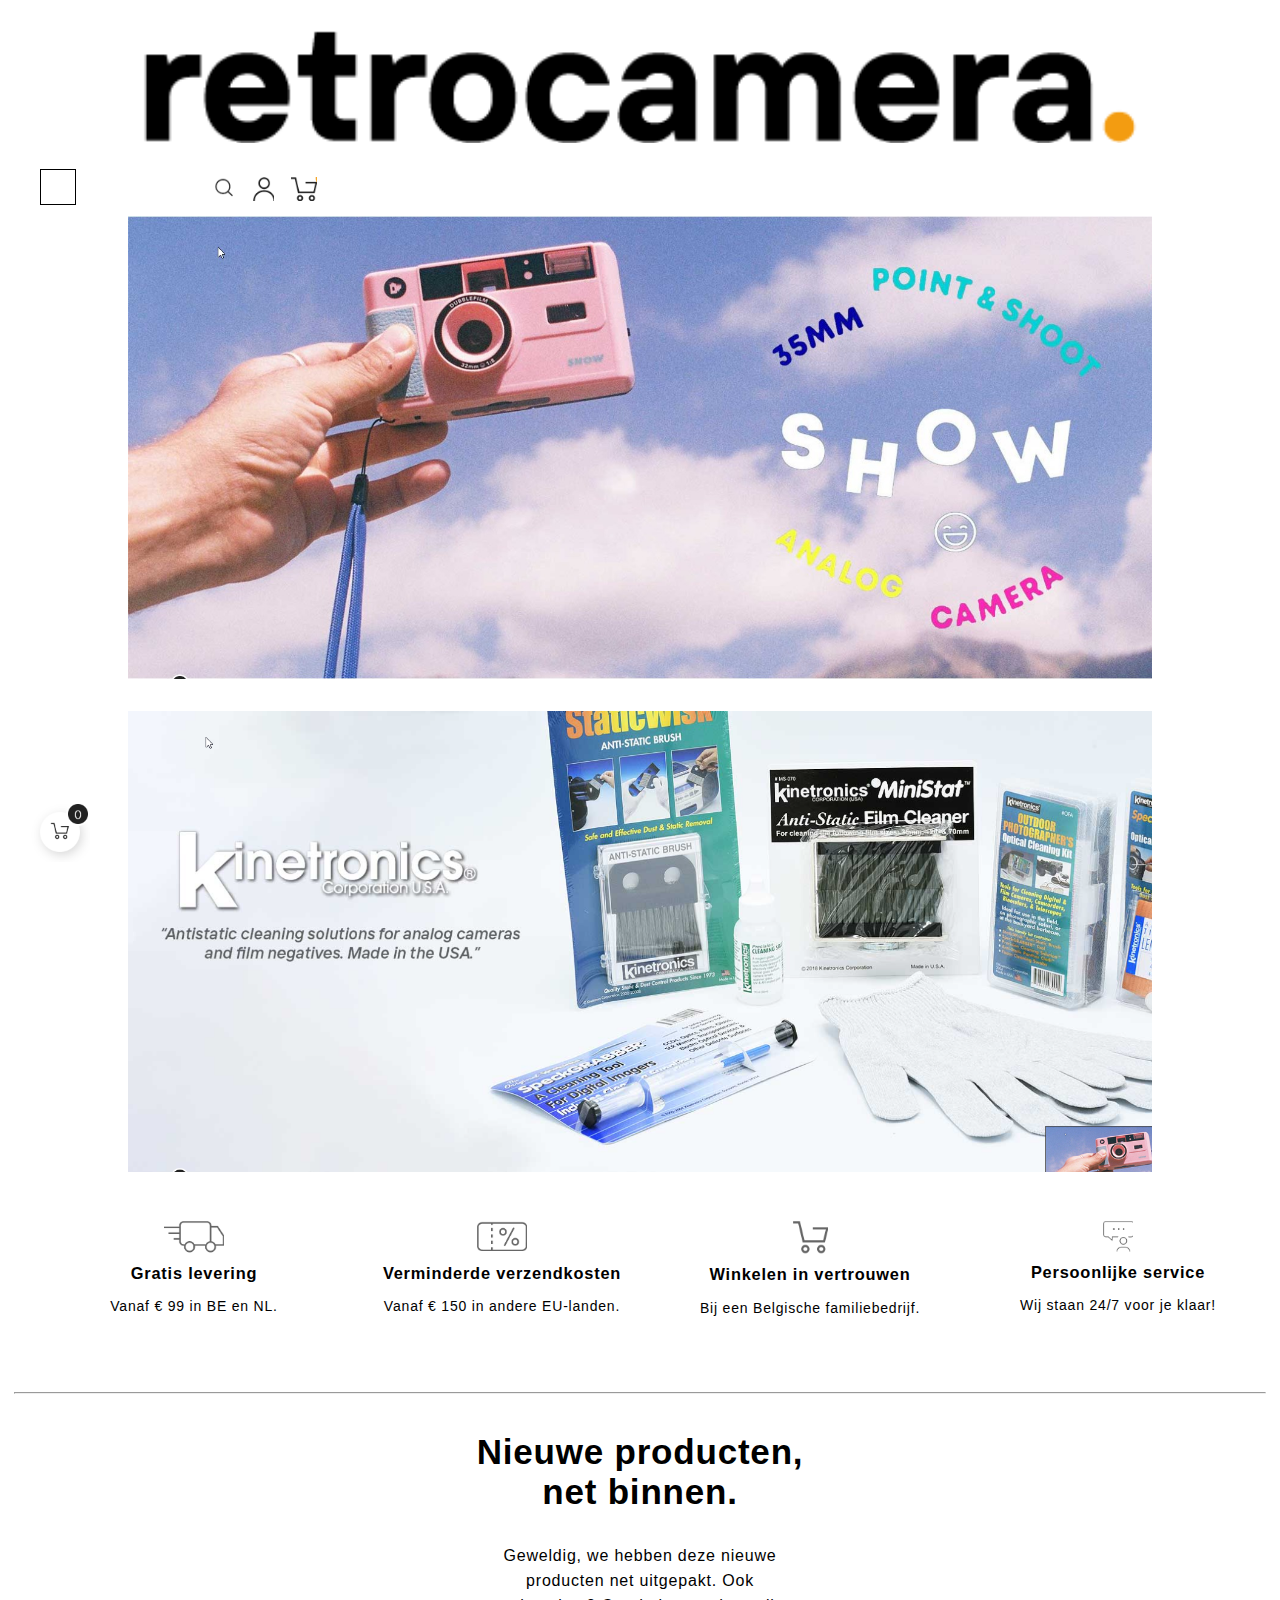
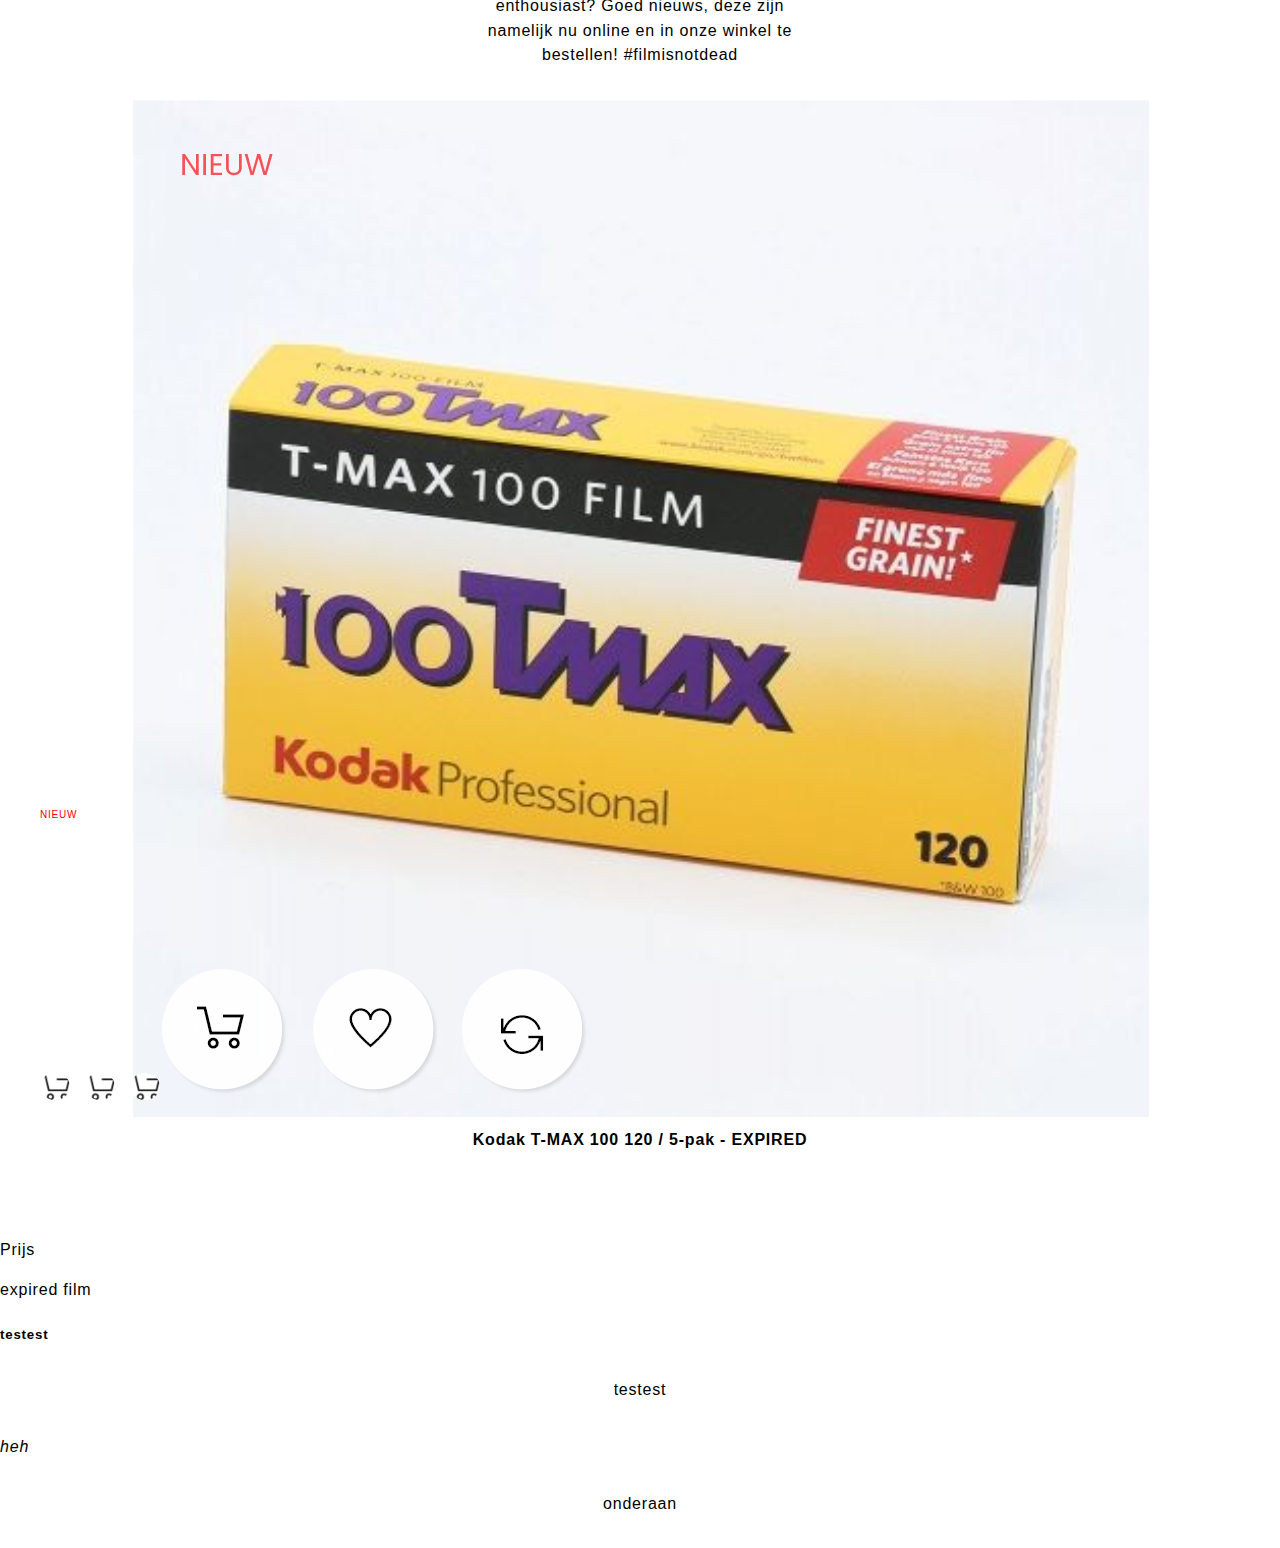
==== index.html @ fef047af "Add files via upload" ====
<!doctype html>
<html lang="nl">
	
<head>
	<meta charset="UTF-8">
	<meta name="author" content="jouw naam">
	<meta name="viewport" content="width=device-width, initial-scale=1">
	
	<title>Retrocamera</title>
	
	<link href="styles/style.css" rel="stylesheet">
</head>

<body>
	<header>
			<a class="home" href="index.html">
				<img src="images/logoretrocamera.jpg" alt="Retro Camera">
			</a>

	<div class="header">
		<button type="menu" class="hamburgermenu"></button>
		<a href=""><img src="images/screenshot/search.png" alt=""></a>
		<a href=""><img class="kleinericon" src="images/screenshot/account.png" alt=""></a>
		<a href=""><img src="images/screenshot/cart.png" alt=""></a>
	</div>
	
		<nav class="navbar">
				<ul class="lijstje">
<!-- Instant camera's begin -->
					<li>
						<div class="">
							<button class="menubutton">INSTANT FILM</button>
							<div class="menuinhoud">
								<a class="menutitel" href="" title="POLAROID">POLAROID</a>
							
								<ul class="">
									<li>
										<a href="" title="Polaroid 600-serie">Polaroid 600-serie</a>
									</li>
									<li>
										<a href="" title="Polaroid SX-70-serie">Polaroid SX-70-serie</a>
									</li>
									<li>
										<a href="" title="Polaroid Image/Spectra-serie">Polaroid Image/Spectra-serie</a>
									</li>
									<li>
										<a href="" title="Polaroid i-type-serie">Polaroid i-type-serie</a>
									</li>
									<li>
										<a href="" title="8x10 cameras">8x10" camera's</a>
									</li>
								</ul>

					

							
								<a class="menutitel" href="" title="FUJIFILM INSTAX">FUJIFILM INSTAX</a>
							
								<ul>
									<li>
										<a href="" title="Mini">Mini</a>
									</li>
									<li>
										<a href="" title="square">Square</a>
									</li>
									<li>
										<a href="" title="Wide">Wide</a>
									</li>
								</ul>
							</div>
						</div>
					</li>
<!-- Instant camera's einde	-->

<!-- 120 film begin -->
					<li>
						<button class="menubutton">120 FILM</button>
						<!-- <a class="tijdelijkoptie" href="">120 FILM</a> -->
						<div class="menuinhoud">
							<a class="menutitel" href="" title="KLEUR NEGATIEF">KLEUR NEGATIEF</a>
							
							<ul>
								<li>
									<a href="" title="Cinestill">Cinestill</a>
								</li>
								<li>
									<a href="" title="Fujifilm">Fujifilm</a>
								</li>
								<li>
									<a href="" title="Kodak">Kodak</a>
								</li>
								<li>
									<a href="" title="Lomography">Lomography</a>
								</li>
							</ul>
						
						
								<a class="menutitel" href="" title="ZWART-WIT NEGATIEF">ZWART-WIT NEGATIEF</a>
							
							<ul>
								<li>
									<a href="" title="Fujifilm">Fujifilm</a>
								</li>
								<li>
									<a href="" title="Ilford">Ilford</a>
								</li>
								<li>
									<a href="" title="Kodak">Kodak</a>
								</li>
							</ul>
						</div>
					</li>
<!-- 120 film einde -->
				</ul>
			
		</nav>

	</header>


	<main>
		<section>
			<div id="slideshow">
				<div class="slidebox">
					<img class="banner" src="images/screenshot/slide1.jpg" alt="">
					<img class="banner" src="images/screenshot/slide2.png" alt="">
				</div>
			</div>
				<!-- <h1>HALLOO</h1> -->
			
			<ul class="service">
				<li>
					<div class="flipbox">
						<div class="flip">
							<img class="flipfoto" src="images/screenshot/service1.png" alt="">
						</div>
					</div>
					<h3 class="yellow">Gratis levering</h3>
					<p>Vanaf € 99 in BE en NL. </p>
				</li>
				<li>
					<div class="flipbox">
						<div class="flip">
							<img class="flipfoto2" src="images/screenshot/service2.png">
						</div>
					</div>
					<h3 class="yellow">Verminderde verzendkosten</h3>
					<p>Vanaf € 150 in andere EU-landen.</p>
				</li>
				<li>
					<div class="flipbox">
						<div class="flip">
							<img class="flipfoto3" src="images/screenshot/service3.png">
						</div>
					</div>
					<h3 class="yellow">Winkelen in vertrouwen</h3>
					<p>Bij een Belgische familiebedrijf.</p>
				</li>
				<li>
					<div class="flipbox">
						<div class="flip">
							<img class="flipfoto4" src="images/screenshot/service4.png">
						</div>
					</div>
					<h3 class="yellow">Persoonlijke service</h3>
					<p>Wij staan 24/7 voor je klaar!</p>
				</li>
			</ul>
		</section>

		<hr>

		<section>
		
			<h2>Nieuwe producten,<br> net binnen.</h2>
			<p>Geweldig, we hebben deze nieuwe producten net uitgepakt. Ook enthousiast? Goed nieuws, deze zijn namelijk nu online en in onze winkel te bestellen! #filmisnotdead</p>
			
		</section>

<!-- Productenlijstje -->
		<section>
			<ul class="articlelist">
				<li>
					<article>
						<div>
							<a href="">
								<img class="articlepic" src="images/producten/1 (15).png" alt="">
								<p class="nieuw">nieuw</p>
								<ul class="producticons">
									<li>
										<i><img class="smallicon" src="images/screenshot/cart.png" alt=""></i>
										<!-- <span>Toevoegen aan winkelmandje</span></li> -->
									</li>
									<li>
										<i><img class="smallicon" src="images/screenshot/cart.png" alt=""></i>
										<!-- <span>Toevoegen an verlanglijst</span></li> -->
									</li>
									<li>
										<i><img class="smallicon" src="images/screenshot/cart.png" alt=""></i>
										<!-- <span>Toevoegen aan vergelijking</span></li> -->
									</li>
								</ul>
							</a>
						</div>
						<div>
							<h4><a href="">Kodak T-MAX 100 120 / 5-pak - EXPIRED</a></h4>
							<span>Prijs</span>
							<!-- <p>De Kinetronics Digital Scanner Cleaning Kit is een niet te missen set voor elke analoge fotograaf die regelmatig zijn negatieven zelf digitaliseert met behulp van een flatbed scanner. De set bevat...
							</p> -->
					</article>
				</li>

				<!-- .... -->
			</ul>
		</section>


		<section>expired film</section>

			<a class="shoppingcart" href="">
				<img  src="images/screenshot/cart2.png" alt="">
				<span></span>
			</a>
			<h5 class="testtest">testest</h5>
			<p class="testtest">testest</p>
			<i class="far fa-user">heh</i>

			<i class="fas fa-camera"></i>
		<p>onderaan</p>


	</main>


	<footer>

	</footer>


	<script src="scripts/script.js"></script>
</body>
	
</html>


<!-- gebruik article voor producten  -->
---- styles/style.css ----
/* CSS Document */
*, *::after, *::before {
  /* box-sizing:border-box;   */
}

/* tijdelijk */
.tijdelijkoptie{
font-weight: bold;
}
}

/* tijdelijk */

img{
  width: 85vw;
}


body{
  margin: 0;
  font-size: 16px;
  line-height: 1.55;
  font-family: sans-serif;
  letter-spacing: .8px;
}
ul{
  list-style-type: none;
}
p{
  display: block;
  margin-block-start: 2em;
  margin-block-end: 2em;
  margin-inline-start: 0px;
  margin-inline-end: 0px;
  max-width: 20em;
  /* padding-left: 9px;
  padding-right: 9px; */
  text-align: center;
  margin-left: auto;
  margin-right: auto;
  width: 20em;
}

.menuinhoud{
  font-size: 12px;
}

.menubutton{
  border: none;
  background-color: white;
  padding: 0;
  font-weight: bold;
  font-size: 16px;
}
.menutitel{
  text-transform: uppercase;
  font-weight: bold;
}

li a{
  text-decoration: none;
  color: black;
}

h2{
  font-size: 35px;
  text-align: center;
  line-height: 40px;
  margin: 0 0 10px;
  padding-top: 30px;
}

h4{
  text-align: center;
  margin: 0 0 5px;
  position: relative;
  bottom: 5em;
}

h4 a{
  text-align: center;
  text-decoration: none;
  color: black;
}

/* bron voor hamburger menu https://dev.to/ljcdev/easy-hamburger-menu-with-js-2do0 */
button.hamburgermenu{
  position: relative;
  z-index: 1001;
  /* maak in menu zindex zelfde als het menu zodat het er 
  onder terecht komt. Vervolgens een kruisje toevoegen rechtsboven om 
  het ooit te kunnensluiten; */
  top: 2em;
  left:3em;
  width: 36px;
  height: 36px;
  border: none;
  cursor: pointer;
  background-color:white ;
  border: solid 1px;
  border-color: black;
  background-image: url("https://ljc-dev.github.io/testing0/ham.svg") ;
  background-size: 100%;
}

.showClose{
  background-image: url("https://ljc-dev.github.io/testing0/ham-close.svg");

}

.lijstje{
  background-color: white;
  height: 100vh;
  width: 60vw;
  margin-top: 0;
  padding: 0px;
  /* transition: background-color 1s ease-in; */
  -webkit-transition: background-color 2s ease-in;
}
.navbar {
  z-index: 1000;
  position: absolute;
  top: 0;
  left: 0;
  background: rgba(0,0,0,.5);


  /* DIT IS NIET DE GOEDE OPLOSSING HIERONDER. PROBEER ANDERS */
  /* background: linear-gradient(to right, white 0%, white 66%,rgba(0,0,0,.5) 66%, rgba(0,0,0,.5) 100%); */
 width: 100vw;
 
  /* width: 60vw; */
  height: 100vh;
  overflow: hidden;
  color: white;
  /* hide the menu above the screen by default */
  transform: translateX(-100%);
  /* transition adds a little animation when sliding in and out the menu */
  transition: transform .5s ease;
}

.showNav{
  transform: translateY(0);
}


/* .dropbtn{
  background-color: red;
  padding: 16px;
  border: none;
}

.dropdown{
  position: relative;
  display: inline-block;
}

.dropdown-content li a{
  padding: 12px 16px;
  text-decoration: none;
  display: block;
}
.dropdown-content li a:hover {background-color: orange;}
.dropdown:hover .dropdown-content {display: block;}
.dropdown:hover .dropbtn{background-color: pink;} */


/* einde van menu */
a.home img{
  padding-top: 30px;
  width: 80vw;
  display: block;
  margin-left: auto;
  margin-right: auto;
}

div.header a img{
  position: relative;
  max-height: 2em;
  width: auto;
  max-height: 24px;
  top: 2em;
  left:10em;
  margin-left: .7em;
  margin-bottom: .5em;
}

/* banner/ */
img.banner{
  max-width: 90vw;
  height: auto;
  display: block;
  margin-top: 2em;
  margin-left: auto;
  margin-right: auto;
  z-index: -1000;
}

#slideshow{
  width: 80vw;
  margin: 0 auto;
  overflow: hidden;
}
.slidebox{
  width:1200px; /* 300 x 4 */
  position:relative;
  -webkit-animation:slide 8s ease-in-out infinite;
  -moz-animation:slide 8s ease-in-out infinite;
  -ms-animation:slide 8s ease-in-out infinite;
  -o-animation:slide 8s ease-in-out infinite;
  animation:slide 8s ease-in-out infinite;
}
.slidebox img{
  /* width:300px; */
  /* height:200px; */
  float:left;
}

@-webkit-keyframes slide {
  0% {left:0;}
  33% {left:-90vw;}
  99% {left:0vw;}
}

/* eerste 4 icons */
ul.service{
  list-style-type: none;
  font-size: 14px;
  padding-top: 30px;
  padding-bottom: 30px;
  display: flex;
  flex-wrap: wrap;
}

ul.service li{
padding-left: 1em;
padding-right: 1em;
margin-bottom: 15px;
}
/* icons flippen */
.flipfoto{
  width: 60px;
}
.flipfoto2{
  width: 50px;
}
.flipfoto3{
  width: 35px;
}
.flipfoto4{
  width: 30px;
  align-items: center;
}

.flip{
  position: relative;
  transition: transform 0.8s;
  transform-style: preserve-3d;
  display: inline-block;
  font-style: normal;
  font-weight: 400;
  line-height: 1;
  text-transform: none;
}

.flipbox {
  /* display: inline-block; */
  font-style: normal;
  line-height: 1;
  text-transform: none;
  position: relative;
  text-align: center;
}

.flipbox:hover .flip{
  transform: rotateY(360deg);
}

.flipbox:hover + .yellow{
  color: rgb(243, 156, 17);
}
ul.service li h3{
  margin-bottom: 10px;
  margin-top: 0;
  max-width: 20em;
  text-align: center;
  text-decoration: none;
}

ul.service li p{
  margin-top: 0;
  margin-bottom: 1em;
}

/* winkelkarretje */
.shoppingcart img{
  /* border-radius: 50%; */
  width: 60px;
  height: auto;
  padding: 0;
}

.shoppingcart{
  position: fixed;
  margin-left: 30px;
  margin-bottom: 30px;
  bottom: 0;
}

hr{
  width: calc(100% - 30px);
}

.articlelist{
padding: 0px;
}

.articlepic{
display: block;
margin-left: auto;
margin-right: auto;
}

.producticons{
  position: relative;
  display: flex;
  top: -100px;

}

.smallicon{
  max-width: 30px;
  margin-right: 15px;
  border-radius: 50%;
}

.nieuw{
  position: relative;
  text-align: left;
  margin-left: 4em;
  bottom: 33em;
  font-size: 10px;
  color: red;
  text-transform: uppercase;
  text-decoration: none;
}




/* overige sites bronnen */
/* https://www.codegrepper.com/code-examples/css/remove+list+markers+from+a+html+list */
/* https://www.w3schools.com/howto/howto_css_style_hr.asp */
/* https://www.w3schools.com/howto/howto_css_flip_image.asp */
/* https://www.w3schools.com/howto/howto_css_display_element_hover.asp */
/* https://codepen.io/tojowe/pen/dFmtA */
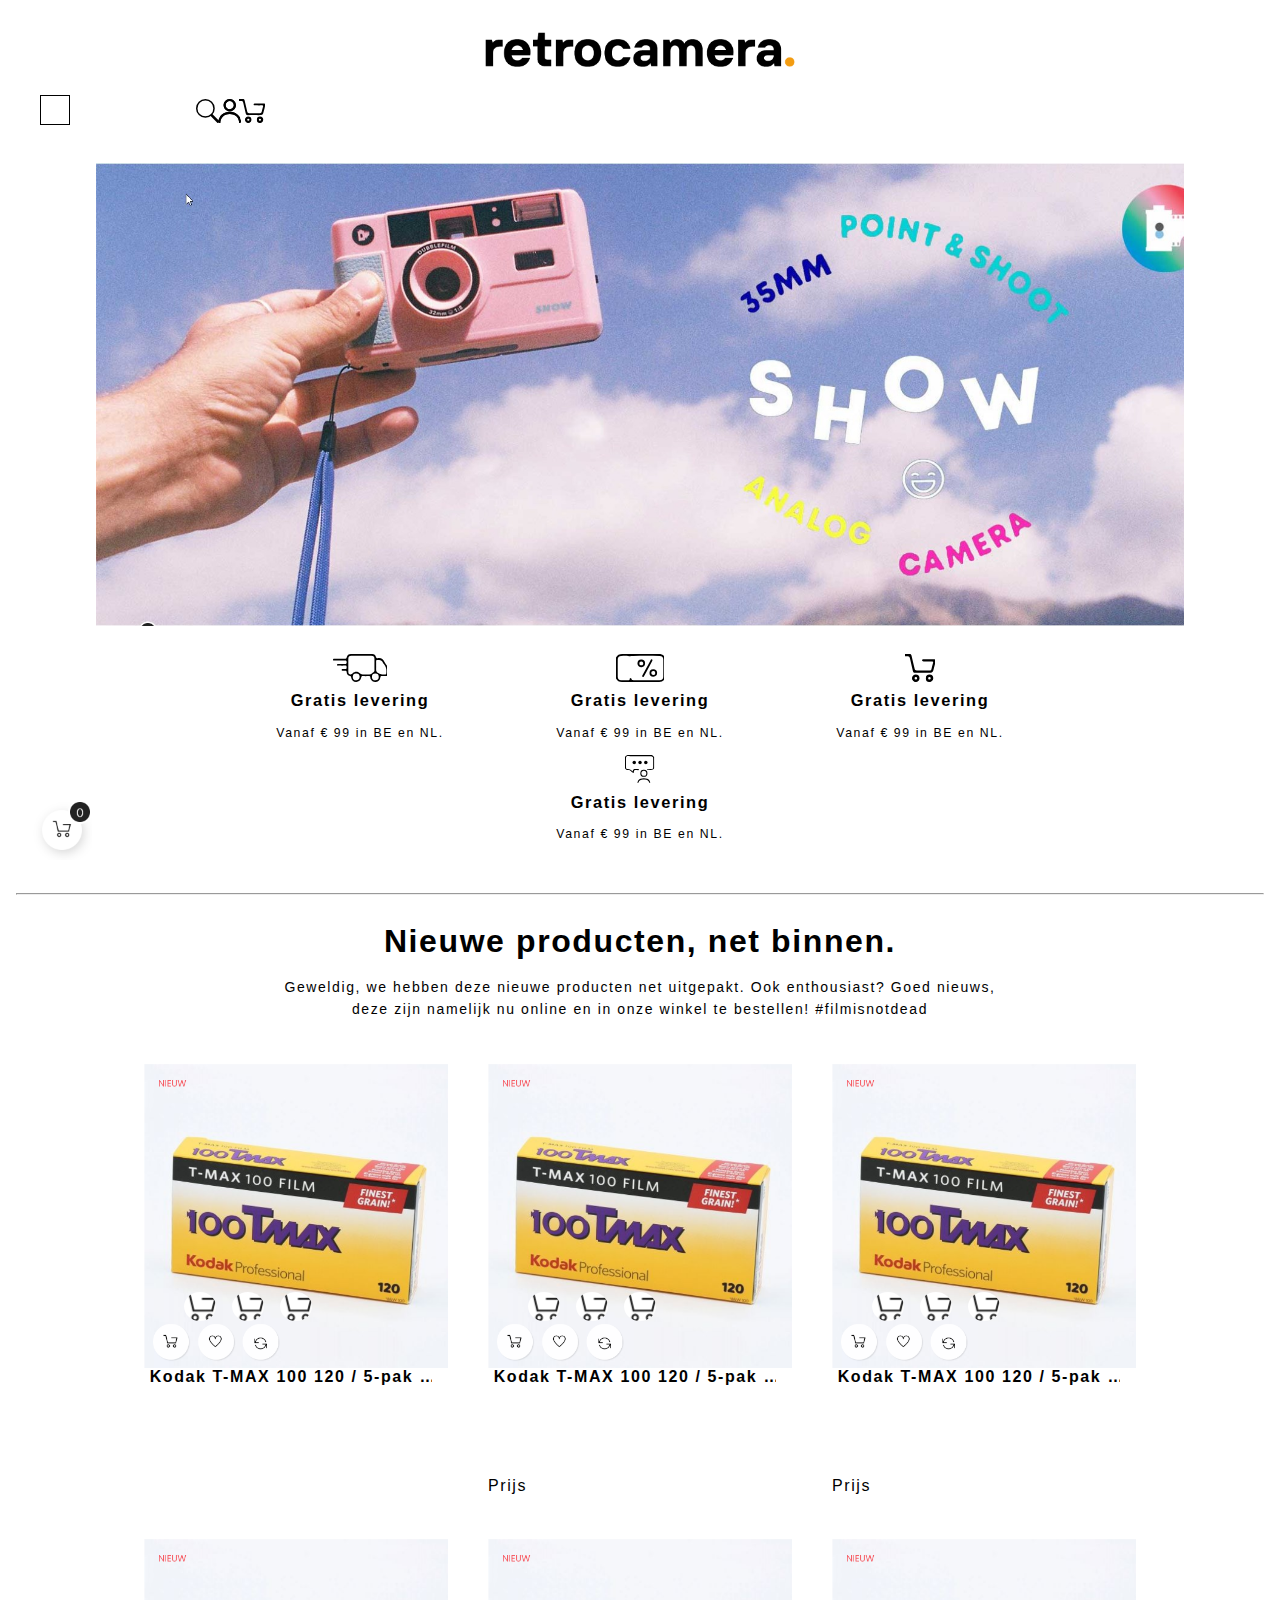
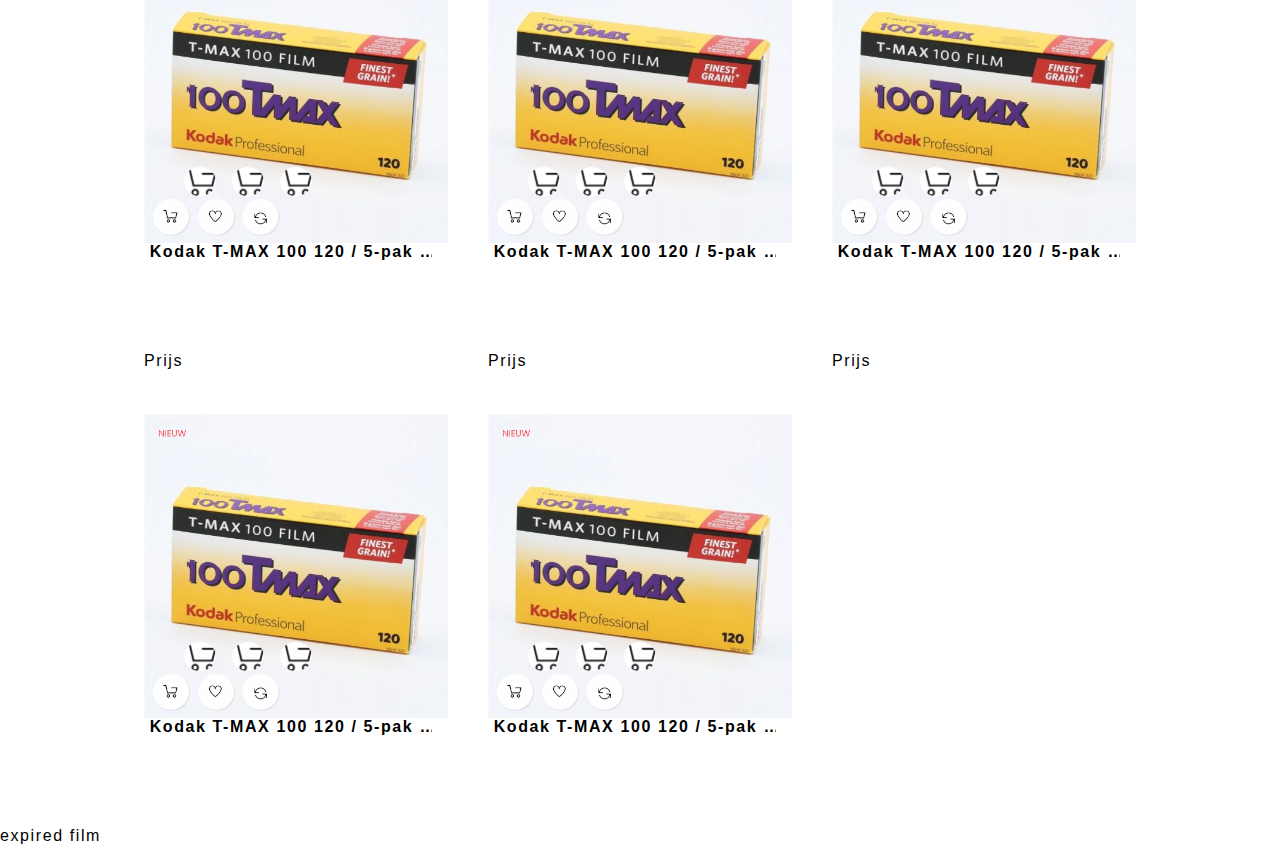
==== commit 0e88f48f: "Add files via upload" ====
--- a/index.html
+++ b/index.html
@@ -13,222 +13,407 @@
 
 <body>
 	<header>
-			<a class="home" href="index.html">
-				<img src="images/logoretrocamera.jpg" alt="Retro Camera">
-			</a>
-
-	<div class="header">
-		<button type="menu" class="hamburgermenu"></button>
-		<a href=""><img src="images/screenshot/search.png" alt=""></a>
-		<a href=""><img class="kleinericon" src="images/screenshot/account.png" alt=""></a>
-		<a href=""><img src="images/screenshot/cart.png" alt=""></a>
-	</div>
+		<a href="index.html">
+			<img src="images/logoretrocamera.jpg" alt="Retro Camera">
+		</a>
+		<button type="menu"></button>
+		<a href="">
+			<svg  data-name="Laag 1" xmlns="http://www.w3.org/2000/svg" viewBox="0 0 94.08 96.29"><defs><style>.cls-1{fill:none;stroke:#000;stroke-miterlimit:10;stroke-width:6px;}</style></defs><rect x="71.77" y="56.87" width="10.68" height="43.37" rx="0.89" transform="translate(-34.73 76.53) rotate(-45)"/><circle class="cls-1" cx="37.69" cy="37.69" r="34.69"/></svg>	
+		</a>
+		<a href="">
+			<svg  data-name="Laag 1" xmlns="http://www.w3.org/2000/svg" viewBox="0 0 94.34 97.36"><path d="M90.12,98.62c-1-16.41-8.32-28.92-24.37-33.73-15.44-4.62-30.55-3.38-42.67,9.33-6.5,6.83-9.22,15.09-9.1,24.4H10.74c-3.62-25.13,4-34.1,25.3-41.95,21.82-8.07,45.87,1.17,56.21,19.75,2.46,4.43,4,9.38,6,14.09Q100.4,100.8,90.12,98.62Z" transform="translate(-4.26 -1.64)"/><path d="M76.27,26.41A24.88,24.88,0,0,1,51.88,51.56C39,51.84,27,40,26.87,26.78,26.72,13.92,38.81,1.61,51.56,1.64A24.88,24.88,0,0,1,76.27,26.41Zm-8,0C68.26,17.67,60.38,10,51.49,10s-16.13,7.76-16,17A16.45,16.45,0,0,0,51.67,42.84C60.54,42.93,68.37,35.2,68.32,26.4Z" transform="translate(-4.26 -1.64)"/><path d="M90.45,98.62c-1.23-22-14.84-35.29-36.51-35.74-24.61-.51-38.5,11.59-41,35.74q-10.47,2.19-8.25-8.11c4.08-12.33,9.9-23.26,22.1-30C50,47.78,75.18,53.42,93.75,75.9c0,6.76-.25,13.54.11,20.28C94,99.52,92.07,98.5,90.45,98.62Z" transform="translate(-4.26 -1.64)"/><path d="M77.32,26.79C77.15,40,64.94,51.85,51.83,51.56A25.09,25.09,0,0,1,27,26.39,25.1,25.1,0,0,1,52.19,1.64C65.2,1.62,77.48,13.91,77.32,26.79ZM68.55,27C68.66,17.77,61.21,10,52.23,10S35.15,17.71,35.1,26.42s7.94,16.52,17,16.42C61,42.74,68.44,35.53,68.55,27Z" transform="translate(-4.26 -1.64)"/></svg>
+		</a>
+		<a href="">
+			<svg  data-name="Laag 1" xmlns="http://www.w3.org/2000/svg" viewBox="0 0 94.49 86.63"><defs><style>.cls-1{fill:#fff;}</style></defs><path d="M3.38,5.25c4.58,0,9.17.16,13.73-.13,4.1-.26,5.75,1.55,6.61,5.4,3,13.26,6.39,26.42,9.29,39.69,1,4.44,2.72,6.25,7.51,6.13,12.9-.33,25.82-.21,38.73-.06,3.57,0,5.34-1.2,6.11-4.74C86.73,45.31,88.3,39.11,90.12,33c1.22-4.11-.1-5.14-4.1-5-8.33.23-16.67.07-25,.05-2.32,0-4.73.08-4.8-3.36s2.2-3.59,4.61-3.6c10.78,0,21.57.06,32.36,0,3.69,0,4.87,1.69,4.67,5.15-.45,7.76-3.1,15-4.87,22.51-3.47,14.58-3.57,14.55-18.49,14.55-12.92,0-25.84-.2-38.74.1-5.09.12-7.19-1.75-8.23-6.65C24.8,43.87,21.38,31.21,18.66,18.4c-1-4.75-3.06-6.83-7.93-6.24a58.17,58.17,0,0,1-7.35,0Z" transform="translate(-3.38 -5.09)"/><path d="M36.51,68.44A11.88,11.88,0,0,1,48.27,79.87c.1,6-5.25,11.58-11.46,11.84C31.06,92,25.14,86.18,25,80.19S30.39,68.59,36.51,68.44Z" transform="translate(-3.38 -5.09)"/><path d="M90.86,80.27c-.11,6.21-5.62,11.6-11.69,11.46A11.49,11.49,0,0,1,68,79.93,11.29,11.29,0,0,1,79.5,68.53,11.84,11.84,0,0,1,90.86,80.27Z" transform="translate(-3.38 -5.09)"/><circle class="cls-1" cx="33.62" cy="74.91" r="7"/><circle class="cls-1" cx="75.62" cy="74.91" r="7"/></svg>
+		</a>
+
 	
-		<nav class="navbar">
-				<ul class="lijstje">
-<!-- Instant camera's begin -->
-					<li>
-						<div class="">
-							<button class="menubutton">INSTANT FILM</button>
-							<div class="menuinhoud">
-								<a class="menutitel" href="" title="POLAROID">POLAROID</a>
-							
-								<ul class="">
-									<li>
-										<a href="" title="Polaroid 600-serie">Polaroid 600-serie</a>
-									</li>
-									<li>
-										<a href="" title="Polaroid SX-70-serie">Polaroid SX-70-serie</a>
-									</li>
-									<li>
-										<a href="" title="Polaroid Image/Spectra-serie">Polaroid Image/Spectra-serie</a>
-									</li>
-									<li>
-										<a href="" title="Polaroid i-type-serie">Polaroid i-type-serie</a>
-									</li>
-									<li>
-										<a href="" title="8x10 cameras">8x10" camera's</a>
-									</li>
-								</ul>
-
+		<nav>
+			<ul>
+				<!-- Instant camera's begin -->
+				<li>
+					<button>INSTANT FILM</button>
+
+					<h3>POLAROID</h3>
+					<ul>
+						<li>
+							<a href="" title="Polaroid 600-serie">Polaroid 600-serie</a>
+						</li>
+						<li>
+							<a href="" title="Polaroid SX-70-serie">Polaroid SX-70-serie</a>
+						</li>
+						<li>
+							<a href="" title="Polaroid Image/Spectra-serie">Polaroid Image/Spectra-serie</a>
+						</li>
+						<li>
+							<a href="" title="Polaroid i-type-serie">Polaroid i-type-serie</a>
+						</li>
+						<li>
+							<a href="" title="8x10 cameras">8x10" camera's</a>
+						</li>
+					</ul>
 					
-
-							
-								<a class="menutitel" href="" title="FUJIFILM INSTAX">FUJIFILM INSTAX</a>
-							
-								<ul>
-									<li>
-										<a href="" title="Mini">Mini</a>
-									</li>
-									<li>
-										<a href="" title="square">Square</a>
-									</li>
-									<li>
-										<a href="" title="Wide">Wide</a>
-									</li>
-								</ul>
-							</div>
-						</div>
-					</li>
-<!-- Instant camera's einde	-->
-
-<!-- 120 film begin -->
-					<li>
-						<button class="menubutton">120 FILM</button>
-						<!-- <a class="tijdelijkoptie" href="">120 FILM</a> -->
-						<div class="menuinhoud">
-							<a class="menutitel" href="" title="KLEUR NEGATIEF">KLEUR NEGATIEF</a>
-							
-							<ul>
-								<li>
-									<a href="" title="Cinestill">Cinestill</a>
-								</li>
-								<li>
-									<a href="" title="Fujifilm">Fujifilm</a>
-								</li>
-								<li>
-									<a href="" title="Kodak">Kodak</a>
-								</li>
-								<li>
-									<a href="" title="Lomography">Lomography</a>
-								</li>
-							</ul>
+					<h3>FUJIFILM INSTAX</h3>
+					<ul>
+						<li>
+							<a href="" title="Mini">Mini</a>
+						</li>
+						<li>
+							<a href="" title="square">Square</a>
+						</li>
+						<li>
+							<a href="" title="Wide">Wide</a>
+						</li>
+					</ul>
+				</li>
+				<!-- Instant camera's einde	-->
+
+				<!-- 120 film begin -->
+				<li>
+					<button>120 FILM</button>
+					
+					<h3>KLEUR NEGATIEF</h3>
+					<ul>
+						<li>
+							<a href="" title="Cinestill">Cinestill</a>
+						</li>
+						<li>
+							<a href="" title="Fujifilm">Fujifilm</a>
+						</li>
+						<li>
+							<a href="" title="Kodak">Kodak</a>
+						</li>
+						<li>
+							<a href="" title="Lomography">Lomography</a>
+						</li>
+					</ul>
 						
-						
-								<a class="menutitel" href="" title="ZWART-WIT NEGATIEF">ZWART-WIT NEGATIEF</a>
-							
-							<ul>
-								<li>
-									<a href="" title="Fujifilm">Fujifilm</a>
-								</li>
-								<li>
-									<a href="" title="Ilford">Ilford</a>
-								</li>
-								<li>
-									<a href="" title="Kodak">Kodak</a>
-								</li>
-							</ul>
-						</div>
-					</li>
-<!-- 120 film einde -->
-				</ul>
-			
+					<h3>ZWART-WIT NEGATIEF</h3>
+					<ul>
+						<li>
+							<a href="" title="Fujifilm">Fujifilm</a>
+						</li>
+						<li>
+							<a href="" title="Ilford">Ilford</a>
+						</li>
+						<li>
+							<a href="" title="Kodak">Kodak</a>
+						</li>
+					</ul>
+				</li>
+				<!-- einde 120 film -->
+			</ul>
 		</nav>
-
 	</header>
 
-
 	<main>
+		<!-- image slider -->
 		<section>
-			<div id="slideshow">
-				<div class="slidebox">
-					<img class="banner" src="images/screenshot/slide1.jpg" alt="">
-					<img class="banner" src="images/screenshot/slide2.png" alt="">
-				</div>
-			</div>
-				<!-- <h1>HALLOO</h1> -->
-			
-			<ul class="service">
-				<li>
-					<div class="flipbox">
-						<div class="flip">
-							<img class="flipfoto" src="images/screenshot/service1.png" alt="">
-						</div>
+			<article>
+				<img src="images/screenshot/slide1.jpg" alt="">
+				<img src="images/screenshot/slide2.png" alt="">
+			</article>
+		</section>
+		<!-- einde image slider -->
+
+		<!-- eerste 4 icons		 -->
+		<section>
+			<figure>
+				<i>
+					<svg data-name="Laag 1" xmlns="http://www.w3.org/2000/svg" viewBox="0 0 95.32 48.91"><path d="M98.56,63.08c-3.16.05-6.33.21-9.48.09-2-.07-2.87.48-3.14,2.67a8.69,8.69,0,0,1-7.74,7.59,9.16,9.16,0,0,1-9.14-5.1,4.22,4.22,0,0,1-.61-1.83c.21-3-1.44-3.47-4-3.32-3.06.17-6.14.09-9.2,0-1.59,0-2.23.55-2.56,2.17-1,5.17-4.65,8.29-9.09,8.15-4.67-.15-7.81-3.11-8.76-8.47A2.07,2.07,0,0,0,33,63.13c-3.71-.9-5.61-3-5.86-6.8-.14-2.13-1-2.72-2.94-2.6-1.48.09-3,0-4.46,0-.84,0-1.44-.41-1.46-1.34S18.87,51,19.68,51c1.67-.08,3.34-.14,5-.1,2.4.06,2.32-1.54,2.35-3.19s-.21-2.9-2.37-2.85c-3.62.1-7.26.11-10.88,0-1.29,0-3.59.93-3.59-1.29S12.58,42.05,14,42c3.43-.13,6.88-.13,10.32,0,2.33.07,2.75-1.1,2.78-3.1s-.54-3-2.83-3c-5.76.12-11.53.1-17.3,0-1.34,0-3.73,1-3.7-1.49C3.26,32.22,5.52,33,6.83,33c5.68-.1,11.35-.09,17,0,1.9,0,3-.32,3.42-2.56.68-3.7,3.36-5.76,7.15-5.78q18.42-.11,36.83,0a6.89,6.89,0,0,1,7.09,5.21c.51,1.76,1.52,2.32,3,2,5.9-1.15,9.34,1.69,11.91,6.63a78.05,78.05,0,0,0,5.28,7.85ZM52.9,27.55c-5.85,0-11.7,0-17.55,0C31.42,27.59,30,29,30,33c0,7.32,0,14.63,0,22,0,2.18.38,4.14,2.6,5.07s3.61-.24,5.11-1.73c3.41-3.35,8.56-3.64,11.78-.34a7.62,7.62,0,0,0,6.67,2.41c1.29-.1,2.6,0,3.9,0,4.63,0,9.56,1,13-3.49a.48.48,0,0,1,.24-.14c1.94-.58,2.39-2,2.37-3.85-.08-6.57,0-13.15,0-19.73,0-4.27-1.32-5.54-5.73-5.56C64.23,27.53,58.57,27.55,52.9,27.55ZM78.61,45.64h0v2.51c0,4-.87,7.88,4.38,10.07,2.16.9,4,2.28,6.48,2.12a38.86,38.86,0,0,1,4.18,0c1.85.07,2.6-.68,2.74-2.59.43-5.8,0-11.28-4.33-15.77a8,8,0,0,1-1.55-2.3C88.85,35.9,86,34.54,82,35.21a4.57,4.57,0,0,1-1.11,0c-1.65-.07-2.35.71-2.32,2.35C78.65,40.27,78.61,43,78.61,45.64ZM37.81,64.58a6.08,6.08,0,0,0,6,6.1,6.45,6.45,0,0,0,6-6.14,6,6,0,0,0-5.91-5.83A5.86,5.86,0,0,0,37.81,64.58Zm33.47.21a6,6,0,0,0,6.11,5.89,6.33,6.33,0,0,0,5.81-6,6,6,0,0,0-6.07-5.94A5.82,5.82,0,0,0,71.28,64.79Z" transform="translate(-3.24 -24.61)"/></svg>						
+				</i>
+				<figcaption>
+					<h3>Gratis levering</h3>
+					<p>Vanaf € 99 in BE en NL.</p>
+				</figcaption>
+			</figure>
+			<figure>
+				<i>
+					<svg data-name="Laag 1" xmlns="http://www.w3.org/2000/svg" viewBox="0 0 99 56.87"><path d="M.7,27.37c2.64-5.25,6.89-7.24,12.81-7.2q37.13.25,74.26,0c5.13,0,9.11,1.53,11.93,5.8V71.24C97,75.39,93.19,77.06,88.14,77q-37.68-.21-75.37,0c-5.7,0-9.63-2.17-12.07-7.18Zm62.05,46v0c8.76,0,17.53.07,26.29,0,5.51-.07,7.66-2.31,7.68-7.66q.06-17,0-34.08c0-5.17-2.26-7.57-7.37-7.59-17.88-.06-35.77-.27-53.64.19-3.5.09-6.75.76-10.43,0-4.49-.92-9.31-.29-14-.19s-7,2.44-7,6.89q-.09,17.73,0,35.47c0,4.35,2.26,6.73,6.61,6.9,4.78.18,9.58.07,14.37.12,1.81,0,3.28-.29,3.36-2.54a1.6,1.6,0,0,1,1.8-1.69,1.54,1.54,0,0,1,1.7,1.42c.2,2.82,2.16,2.82,4.26,2.82C45.22,73.34,54,73.36,62.75,73.36Z" transform="translate(-0.7 -20.17)"/><path d="M55.74,67c-1.86-.37-2.45-1.35-1.58-3,1.08-2.05,2.23-4.06,3.33-6.1l13-24.2c.22-.4.43-.81.66-1.22.62-1.1,1.35-1.93,2.78-1.15s.88,1.93.34,3Q68.88,44.44,63.47,54.55c-1.86,3.47-3.71,7-5.61,10.4C57.37,65.83,56.91,66.83,55.74,67Z" transform="translate(-0.7 -20.17)"/><path d="M59.81,39.11a7.72,7.72,0,0,1-7.31,7.83,7.89,7.89,0,0,1-8.25-7.69,8,8,0,0,1,7.58-7.69A7.77,7.77,0,0,1,59.81,39.11Zm-3.73.13c-.21-2.39-1.57-3.92-4-3.9a3.78,3.78,0,0,0-3.89,4.09A3.57,3.57,0,0,0,52,43.17C54.56,43.22,55.77,41.71,56.08,39.24Z" transform="translate(-0.7 -20.17)"/><path d="M68.72,58.86a7.77,7.77,0,0,1,15.53-.43,8,8,0,0,1-7.6,8A7.79,7.79,0,0,1,68.72,58.86Zm3.7-.07c.29,2.47,1.74,3.84,4.17,3.79a3.63,3.63,0,0,0,3.84-4,3.69,3.69,0,0,0-4.13-3.78C73.78,54.8,72.58,56.37,72.42,58.79Z" transform="translate(-0.7 -20.17)"/></svg>					
+				</i>
+				<figcaption>
+					<h3>Gratis levering</h3>
+					<p>Vanaf € 99 in BE en NL.</p>
+				</figcaption>
+			</figure>
+			<figure>
+				<i>
+					<svg data-name="Laag 1" xmlns="http://www.w3.org/2000/svg" viewBox="0 0 94.49 86.63"><defs><style>.cls-1{fill:#fff;}</style></defs><path d="M3.38,5.25c4.58,0,9.17.16,13.73-.13,4.1-.26,5.75,1.55,6.61,5.4,3,13.26,6.39,26.42,9.29,39.69,1,4.44,2.72,6.25,7.51,6.13,12.9-.33,25.82-.21,38.73-.06,3.57,0,5.34-1.2,6.11-4.74C86.73,45.31,88.3,39.11,90.12,33c1.22-4.11-.1-5.14-4.1-5-8.33.23-16.67.07-25,.05-2.32,0-4.73.08-4.8-3.36s2.2-3.59,4.61-3.6c10.78,0,21.57.06,32.36,0,3.69,0,4.87,1.69,4.67,5.15-.45,7.76-3.1,15-4.87,22.51-3.47,14.58-3.57,14.55-18.49,14.55-12.92,0-25.84-.2-38.74.1-5.09.12-7.19-1.75-8.23-6.65C24.8,43.87,21.38,31.21,18.66,18.4c-1-4.75-3.06-6.83-7.93-6.24a58.17,58.17,0,0,1-7.35,0Z" transform="translate(-3.38 -5.09)"/><path d="M36.51,68.44A11.88,11.88,0,0,1,48.27,79.87c.1,6-5.25,11.58-11.46,11.84C31.06,92,25.14,86.18,25,80.19S30.39,68.59,36.51,68.44Z" transform="translate(-3.38 -5.09)"/><path d="M90.86,80.27c-.11,6.21-5.62,11.6-11.69,11.46A11.49,11.49,0,0,1,68,79.93,11.29,11.29,0,0,1,79.5,68.53,11.84,11.84,0,0,1,90.86,80.27Z" transform="translate(-3.38 -5.09)"/><circle class="cls-1" cx="33.62" cy="74.91" r="7"/><circle class="cls-1" cx="75.62" cy="74.91" r="7"/></svg>
+				</i>
+				<figcaption>
+					<h3>Gratis levering</h3>
+					<p>Vanaf € 99 in BE en NL.</p>
+				</figcaption>
+			</figure>
+			<figure>
+				<i>
+					<svg data-name="Laag 1" xmlns="http://www.w3.org/2000/svg" viewBox="0 0 97.95 94.23"><path d="M1.05,9.5C4,4.49,8.39,2.84,14.12,2.88c23.61.19,47.22.1,70.83.06,3.45,0,6.8.2,9.74,2.26V9.5c-2.18-2.47-5-3.17-8.19-3.16-24.53,0-49,0-73.58,0-6.8,0-8.49,1.79-8.53,8.7-.06,9.3,0,18.61,0,27.92,0,3.61,1.32,7.17,5.09,6.94,7.32-.44,12.62,2.63,17.14,8.15,2.92-7.77,2.93-7.91,12.63-7.69,3,.07,8.74-1.28,8.56,1.23-.29,4.08-5.55,2.15-8.54,2-5.3-.21-8.61.69-8.4,7,.11,3.26-2,3.34-4.21,1.46A32.75,32.75,0,0,1,23,59c-3.24-3.71-7-5.73-12.17-5.32-4.64.36-7.45-2.9-9.77-6.5Z" transform="translate(-1.05 -2.88)"/><path d="M65,52.41A12,12,0,0,1,76.54,64.78a12,12,0,1,1-24-.88A12,12,0,0,1,65,52.41Zm8,11.85c0-4.92-3.36-8.34-8.36-8.39s-8.52,3.31-8.57,8.19,3.33,8.6,8.11,8.78A8.27,8.27,0,0,0,73,64.26Z" transform="translate(-1.05 -2.88)"/><path d="M64.85,85.23c-8.61-.92-15.52,1-18.5,10.07-.34,1-.84,2.19-2.21,1.7S43,95.28,43.3,94.25c1.42-5.38,4.69-9.45,9.94-11.11a36.22,36.22,0,0,1,22.69.06c5.21,1.73,8.39,5.91,9.83,11.25.28,1,.32,2.28-1.08,2.6-1.06.24-1.56-.65-1.84-1.53C79.94,86.52,73.22,84.23,64.85,85.23Z" transform="translate(-1.05 -2.88)"/><path d="M75.32,52.56c7.54,0,21.53,3.22,23.68-4.92V10C96.2,5,92,3.3,86.54,3.35,64,3.53,41.49,3.44,19,3.41c-3.29,0-5.41-1.35-8.22.71,0,1.44,1.08.72,1.08,2.15,2.08-2.47,2.59.52,5.67.53,23.39,0,46.79,0,70.19,0,6.49,0,8.1,1.78,8.14,8.69.06,9.31,0,18.62,0,27.92,0,3.62-1.26,7.17-4.86,6.94-7-.44-11.34-1.07-15.27-.46" transform="translate(-1.05 -2.88)"/><circle cx="31.15" cy="25.31" r="5.84"/><circle cx="50.62" cy="25.31" r="5.84"/><circle cx="70.09" cy="25.31" r="5.84"/></svg>					
+				</i>
+				<figcaption>
+					<h3>Gratis levering</h3>
+					<p>Vanaf € 99 in BE en NL.</p>
+				</figcaption>
+			</figure>
+
+
+			<!-- <ul>
+				<li>
+					<i>
+						<svg data-name="Laag 1" xmlns="http://www.w3.org/2000/svg" viewBox="0 0 95.32 48.91"><path d="M98.56,63.08c-3.16.05-6.33.21-9.48.09-2-.07-2.87.48-3.14,2.67a8.69,8.69,0,0,1-7.74,7.59,9.16,9.16,0,0,1-9.14-5.1,4.22,4.22,0,0,1-.61-1.83c.21-3-1.44-3.47-4-3.32-3.06.17-6.14.09-9.2,0-1.59,0-2.23.55-2.56,2.17-1,5.17-4.65,8.29-9.09,8.15-4.67-.15-7.81-3.11-8.76-8.47A2.07,2.07,0,0,0,33,63.13c-3.71-.9-5.61-3-5.86-6.8-.14-2.13-1-2.72-2.94-2.6-1.48.09-3,0-4.46,0-.84,0-1.44-.41-1.46-1.34S18.87,51,19.68,51c1.67-.08,3.34-.14,5-.1,2.4.06,2.32-1.54,2.35-3.19s-.21-2.9-2.37-2.85c-3.62.1-7.26.11-10.88,0-1.29,0-3.59.93-3.59-1.29S12.58,42.05,14,42c3.43-.13,6.88-.13,10.32,0,2.33.07,2.75-1.1,2.78-3.1s-.54-3-2.83-3c-5.76.12-11.53.1-17.3,0-1.34,0-3.73,1-3.7-1.49C3.26,32.22,5.52,33,6.83,33c5.68-.1,11.35-.09,17,0,1.9,0,3-.32,3.42-2.56.68-3.7,3.36-5.76,7.15-5.78q18.42-.11,36.83,0a6.89,6.89,0,0,1,7.09,5.21c.51,1.76,1.52,2.32,3,2,5.9-1.15,9.34,1.69,11.91,6.63a78.05,78.05,0,0,0,5.28,7.85ZM52.9,27.55c-5.85,0-11.7,0-17.55,0C31.42,27.59,30,29,30,33c0,7.32,0,14.63,0,22,0,2.18.38,4.14,2.6,5.07s3.61-.24,5.11-1.73c3.41-3.35,8.56-3.64,11.78-.34a7.62,7.62,0,0,0,6.67,2.41c1.29-.1,2.6,0,3.9,0,4.63,0,9.56,1,13-3.49a.48.48,0,0,1,.24-.14c1.94-.58,2.39-2,2.37-3.85-.08-6.57,0-13.15,0-19.73,0-4.27-1.32-5.54-5.73-5.56C64.23,27.53,58.57,27.55,52.9,27.55ZM78.61,45.64h0v2.51c0,4-.87,7.88,4.38,10.07,2.16.9,4,2.28,6.48,2.12a38.86,38.86,0,0,1,4.18,0c1.85.07,2.6-.68,2.74-2.59.43-5.8,0-11.28-4.33-15.77a8,8,0,0,1-1.55-2.3C88.85,35.9,86,34.54,82,35.21a4.57,4.57,0,0,1-1.11,0c-1.65-.07-2.35.71-2.32,2.35C78.65,40.27,78.61,43,78.61,45.64ZM37.81,64.58a6.08,6.08,0,0,0,6,6.1,6.45,6.45,0,0,0,6-6.14,6,6,0,0,0-5.91-5.83A5.86,5.86,0,0,0,37.81,64.58Zm33.47.21a6,6,0,0,0,6.11,5.89,6.33,6.33,0,0,0,5.81-6,6,6,0,0,0-6.07-5.94A5.82,5.82,0,0,0,71.28,64.79Z" transform="translate(-3.24 -24.61)"/></svg>					
+					</i>
+					<div>
+						<h3>Gratis levering</h3>
+						<p>Vanaf € 99 in BE en NL. </p>
 					</div>
-					<h3 class="yellow">Gratis levering</h3>
-					<p>Vanaf € 99 in BE en NL. </p>
-				</li>
-				<li>
-					<div class="flipbox">
-						<div class="flip">
-							<img class="flipfoto2" src="images/screenshot/service2.png">
-						</div>
+				</li>
+				<li>
+					<i>
+						<svg data-name="Laag 1" xmlns="http://www.w3.org/2000/svg" viewBox="0 0 99 56.87"><path d="M.7,27.37c2.64-5.25,6.89-7.24,12.81-7.2q37.13.25,74.26,0c5.13,0,9.11,1.53,11.93,5.8V71.24C97,75.39,93.19,77.06,88.14,77q-37.68-.21-75.37,0c-5.7,0-9.63-2.17-12.07-7.18Zm62.05,46v0c8.76,0,17.53.07,26.29,0,5.51-.07,7.66-2.31,7.68-7.66q.06-17,0-34.08c0-5.17-2.26-7.57-7.37-7.59-17.88-.06-35.77-.27-53.64.19-3.5.09-6.75.76-10.43,0-4.49-.92-9.31-.29-14-.19s-7,2.44-7,6.89q-.09,17.73,0,35.47c0,4.35,2.26,6.73,6.61,6.9,4.78.18,9.58.07,14.37.12,1.81,0,3.28-.29,3.36-2.54a1.6,1.6,0,0,1,1.8-1.69,1.54,1.54,0,0,1,1.7,1.42c.2,2.82,2.16,2.82,4.26,2.82C45.22,73.34,54,73.36,62.75,73.36Z" transform="translate(-0.7 -20.17)"/><path d="M55.74,67c-1.86-.37-2.45-1.35-1.58-3,1.08-2.05,2.23-4.06,3.33-6.1l13-24.2c.22-.4.43-.81.66-1.22.62-1.1,1.35-1.93,2.78-1.15s.88,1.93.34,3Q68.88,44.44,63.47,54.55c-1.86,3.47-3.71,7-5.61,10.4C57.37,65.83,56.91,66.83,55.74,67Z" transform="translate(-0.7 -20.17)"/><path d="M59.81,39.11a7.72,7.72,0,0,1-7.31,7.83,7.89,7.89,0,0,1-8.25-7.69,8,8,0,0,1,7.58-7.69A7.77,7.77,0,0,1,59.81,39.11Zm-3.73.13c-.21-2.39-1.57-3.92-4-3.9a3.78,3.78,0,0,0-3.89,4.09A3.57,3.57,0,0,0,52,43.17C54.56,43.22,55.77,41.71,56.08,39.24Z" transform="translate(-0.7 -20.17)"/><path d="M68.72,58.86a7.77,7.77,0,0,1,15.53-.43,8,8,0,0,1-7.6,8A7.79,7.79,0,0,1,68.72,58.86Zm3.7-.07c.29,2.47,1.74,3.84,4.17,3.79a3.63,3.63,0,0,0,3.84-4,3.69,3.69,0,0,0-4.13-3.78C73.78,54.8,72.58,56.37,72.42,58.79Z" transform="translate(-0.7 -20.17)"/></svg>					
+					</i>
+					<div>
+						<h3>Verminderde verzendkosten</h3>
+						<p>Vanaf € 150 in andere EU-landen.</p>
 					</div>
-					<h3 class="yellow">Verminderde verzendkosten</h3>
-					<p>Vanaf € 150 in andere EU-landen.</p>
-				</li>
-				<li>
-					<div class="flipbox">
-						<div class="flip">
-							<img class="flipfoto3" src="images/screenshot/service3.png">
-						</div>
+				</li>
+				<li>
+					<i>
+						<svg data-name="Laag 1" xmlns="http://www.w3.org/2000/svg" viewBox="0 0 94.49 86.63"><defs><style>.cls-1{fill:#fff;}</style></defs><path d="M3.38,5.25c4.58,0,9.17.16,13.73-.13,4.1-.26,5.75,1.55,6.61,5.4,3,13.26,6.39,26.42,9.29,39.69,1,4.44,2.72,6.25,7.51,6.13,12.9-.33,25.82-.21,38.73-.06,3.57,0,5.34-1.2,6.11-4.74C86.73,45.31,88.3,39.11,90.12,33c1.22-4.11-.1-5.14-4.1-5-8.33.23-16.67.07-25,.05-2.32,0-4.73.08-4.8-3.36s2.2-3.59,4.61-3.6c10.78,0,21.57.06,32.36,0,3.69,0,4.87,1.69,4.67,5.15-.45,7.76-3.1,15-4.87,22.51-3.47,14.58-3.57,14.55-18.49,14.55-12.92,0-25.84-.2-38.74.1-5.09.12-7.19-1.75-8.23-6.65C24.8,43.87,21.38,31.21,18.66,18.4c-1-4.75-3.06-6.83-7.93-6.24a58.17,58.17,0,0,1-7.35,0Z" transform="translate(-3.38 -5.09)"/><path d="M36.51,68.44A11.88,11.88,0,0,1,48.27,79.87c.1,6-5.25,11.58-11.46,11.84C31.06,92,25.14,86.18,25,80.19S30.39,68.59,36.51,68.44Z" transform="translate(-3.38 -5.09)"/><path d="M90.86,80.27c-.11,6.21-5.62,11.6-11.69,11.46A11.49,11.49,0,0,1,68,79.93,11.29,11.29,0,0,1,79.5,68.53,11.84,11.84,0,0,1,90.86,80.27Z" transform="translate(-3.38 -5.09)"/><circle class="cls-1" cx="33.62" cy="74.91" r="7"/><circle class="cls-1" cx="75.62" cy="74.91" r="7"/></svg>
+					</i>
+					<div>
+						<h3>Winkelen in vertrouwen</h3>
+						<p>Bij een Belgische familiebedrijf.</p>
 					</div>
-					<h3 class="yellow">Winkelen in vertrouwen</h3>
-					<p>Bij een Belgische familiebedrijf.</p>
-				</li>
-				<li>
-					<div class="flipbox">
-						<div class="flip">
-							<img class="flipfoto4" src="images/screenshot/service4.png">
-						</div>
+				</li>
+				<li>
+					<i>
+						<svg data-name="Laag 1" xmlns="http://www.w3.org/2000/svg" viewBox="0 0 97.95 94.23"><path d="M1.05,9.5C4,4.49,8.39,2.84,14.12,2.88c23.61.19,47.22.1,70.83.06,3.45,0,6.8.2,9.74,2.26V9.5c-2.18-2.47-5-3.17-8.19-3.16-24.53,0-49,0-73.58,0-6.8,0-8.49,1.79-8.53,8.7-.06,9.3,0,18.61,0,27.92,0,3.61,1.32,7.17,5.09,6.94,7.32-.44,12.62,2.63,17.14,8.15,2.92-7.77,2.93-7.91,12.63-7.69,3,.07,8.74-1.28,8.56,1.23-.29,4.08-5.55,2.15-8.54,2-5.3-.21-8.61.69-8.4,7,.11,3.26-2,3.34-4.21,1.46A32.75,32.75,0,0,1,23,59c-3.24-3.71-7-5.73-12.17-5.32-4.64.36-7.45-2.9-9.77-6.5Z" transform="translate(-1.05 -2.88)"/><path d="M65,52.41A12,12,0,0,1,76.54,64.78a12,12,0,1,1-24-.88A12,12,0,0,1,65,52.41Zm8,11.85c0-4.92-3.36-8.34-8.36-8.39s-8.52,3.31-8.57,8.19,3.33,8.6,8.11,8.78A8.27,8.27,0,0,0,73,64.26Z" transform="translate(-1.05 -2.88)"/><path d="M64.85,85.23c-8.61-.92-15.52,1-18.5,10.07-.34,1-.84,2.19-2.21,1.7S43,95.28,43.3,94.25c1.42-5.38,4.69-9.45,9.94-11.11a36.22,36.22,0,0,1,22.69.06c5.21,1.73,8.39,5.91,9.83,11.25.28,1,.32,2.28-1.08,2.6-1.06.24-1.56-.65-1.84-1.53C79.94,86.52,73.22,84.23,64.85,85.23Z" transform="translate(-1.05 -2.88)"/><path d="M75.32,52.56c7.54,0,21.53,3.22,23.68-4.92V10C96.2,5,92,3.3,86.54,3.35,64,3.53,41.49,3.44,19,3.41c-3.29,0-5.41-1.35-8.22.71,0,1.44,1.08.72,1.08,2.15,2.08-2.47,2.59.52,5.67.53,23.39,0,46.79,0,70.19,0,6.49,0,8.1,1.78,8.14,8.69.06,9.31,0,18.62,0,27.92,0,3.62-1.26,7.17-4.86,6.94-7-.44-11.34-1.07-15.27-.46" transform="translate(-1.05 -2.88)"/><circle cx="31.15" cy="25.31" r="5.84"/><circle cx="50.62" cy="25.31" r="5.84"/><circle cx="70.09" cy="25.31" r="5.84"/></svg>					
+					</i>
+					<div>
+						<h3>Persoonlijke service</h3>
+						<p>Wij staan 24/7 voor je klaar!</p>
 					</div>
-					<h3 class="yellow">Persoonlijke service</h3>
-					<p>Wij staan 24/7 voor je klaar!</p>
-				</li>
-			</ul>
+				</li>
+			</ul> -->
 		</section>
+		<!-- einde eerste 4 icons -->
 
 		<hr>
 
+		<!-- Productenlijstje -->
 		<section>
-		
-			<h2>Nieuwe producten,<br> net binnen.</h2>
-			<p>Geweldig, we hebben deze nieuwe producten net uitgepakt. Ook enthousiast? Goed nieuws, deze zijn namelijk nu online en in onze winkel te bestellen! #filmisnotdead</p>
-			
+			<h2>Nieuwe producten, net binnen.</h2>
+			<p>Geweldig, we hebben deze nieuwe producten net uitgepakt. Ook enthousiast? Goed nieuws, deze zijn namelijk nu online en in onze winkel te bestellen! #filmisnotdead</p>	
 		</section>
 
-<!-- Productenlijstje -->
 		<section>
-			<ul class="articlelist">
-				<li>
-					<article>
-						<div>
-							<a href="">
-								<img class="articlepic" src="images/producten/1 (15).png" alt="">
-								<p class="nieuw">nieuw</p>
-								<ul class="producticons">
-									<li>
-										<i><img class="smallicon" src="images/screenshot/cart.png" alt=""></i>
-										<!-- <span>Toevoegen aan winkelmandje</span></li> -->
-									</li>
-									<li>
-										<i><img class="smallicon" src="images/screenshot/cart.png" alt=""></i>
-										<!-- <span>Toevoegen an verlanglijst</span></li> -->
-									</li>
-									<li>
-										<i><img class="smallicon" src="images/screenshot/cart.png" alt=""></i>
-										<!-- <span>Toevoegen aan vergelijking</span></li> -->
-									</li>
-								</ul>
-							</a>
-						</div>
-						<div>
-							<h4><a href="">Kodak T-MAX 100 120 / 5-pak - EXPIRED</a></h4>
-							<span>Prijs</span>
-							<!-- <p>De Kinetronics Digital Scanner Cleaning Kit is een niet te missen set voor elke analoge fotograaf die regelmatig zijn negatieven zelf digitaliseert met behulp van een flatbed scanner. De set bevat...
-							</p> -->
-					</article>
-				</li>
-
-				<!-- .... -->
-			</ul>
+			<article>
+				<a href="">
+					<img src="images/producten/1 (15).png" alt="">
+					<!-- <p>nieuw</p> -->
+					<ul>
+						<li>
+							<i><img src="images/screenshot/cart.png" alt=""></i>
+							<!-- <span>Toevoegen aan winkelmandje</span></li> -->
+						</li>
+						<li>
+							<i><img src="images/screenshot/cart.png" alt=""></i>
+							<!-- <span>Toevoegen an verlanglijst</span></li> -->
+						</li>
+						<li>
+							<i><img src="images/screenshot/cart.png" alt=""></i>
+							<!-- <span>Toevoegen aan vergelijking</span></li> -->
+						</li>
+					</ul>
+					<h4>Kodak T-MAX 100 120 / 5-pak - EXPIRED</h4>
+				</a>
+				<!-- <span>Prijs</span> -->
+				<!-- <p>De Kinetronics Digital Scanner Cleaning Kit is een niet te missen set voor elke analoge fotograaf die regelmatig zijn negatieven zelf digitaliseert met behulp van een flatbed scanner. De set bevat...
+				</p> -->
+			</article>
+			<article>
+				<a href="">
+					<img src="images/producten/1 (15).png" alt="">
+					<!-- <p>nieuw</p> -->
+					<ul>
+						<li>
+							<i><img src="images/screenshot/cart.png" alt=""></i>
+							<!-- <span>Toevoegen aan winkelmandje</span></li> -->
+						</li>
+						<li>
+							<i><img src="images/screenshot/cart.png" alt=""></i>
+							<!-- <span>Toevoegen an verlanglijst</span></li> -->
+						</li>
+						<li>
+							<i><img src="images/screenshot/cart.png" alt=""></i>
+							<!-- <span>Toevoegen aan vergelijking</span></li> -->
+						</li>
+					</ul>
+					<h4>Kodak T-MAX 100 120 / 5-pak - EXPIRED</h4>
+				</a>
+				<span>Prijs</span>
+				<!-- <p>De Kinetronics Digital Scanner Cleaning Kit is een niet te missen set voor elke analoge fotograaf die regelmatig zijn negatieven zelf digitaliseert met behulp van een flatbed scanner. De set bevat...
+				</p> -->
+			</article>
+			<article>
+				<a href="">
+					<img src="images/producten/1 (15).png" alt="">
+					<!-- <p>nieuw</p> -->
+					<ul>
+						<li>
+							<i><img src="images/screenshot/cart.png" alt=""></i>
+							<!-- <span>Toevoegen aan winkelmandje</span></li> -->
+						</li>
+						<li>
+							<i><img src="images/screenshot/cart.png" alt=""></i>
+							<!-- <span>Toevoegen an verlanglijst</span></li> -->
+						</li>
+						<li>
+							<i><img src="images/screenshot/cart.png" alt=""></i>
+							<!-- <span>Toevoegen aan vergelijking</span></li> -->
+						</li>
+					</ul>
+					<h4>Kodak T-MAX 100 120 / 5-pak - EXPIRED</h4>
+				</a>
+				<span>Prijs</span>
+				<!-- <p>De Kinetronics Digital Scanner Cleaning Kit is een niet te missen set voor elke analoge fotograaf die regelmatig zijn negatieven zelf digitaliseert met behulp van een flatbed scanner. De set bevat...
+				</p> -->
+			</article>
+			<article>
+				<a href="">
+					<img src="images/producten/1 (15).png" alt="">
+					<!-- <p>nieuw</p> -->
+					<ul>
+						<li>
+							<i><img src="images/screenshot/cart.png" alt=""></i>
+							<!-- <span>Toevoegen aan winkelmandje</span></li> -->
+						</li>
+						<li>
+							<i><img src="images/screenshot/cart.png" alt=""></i>
+							<!-- <span>Toevoegen an verlanglijst</span></li> -->
+						</li>
+						<li>
+							<i><img src="images/screenshot/cart.png" alt=""></i>
+							<!-- <span>Toevoegen aan vergelijking</span></li> -->
+						</li>
+					</ul>
+					<h4>Kodak T-MAX 100 120 / 5-pak - EXPIRED</h4>
+				</a>
+				<span>Prijs</span>
+				<!-- <p>De Kinetronics Digital Scanner Cleaning Kit is een niet te missen set voor elke analoge fotograaf die regelmatig zijn negatieven zelf digitaliseert met behulp van een flatbed scanner. De set bevat...
+				</p> -->
+			</article>
+			<article>
+				<a href="">
+					<img src="images/producten/1 (15).png" alt="">
+					<!-- <p>nieuw</p> -->
+					<ul>
+						<li>
+							<i><img src="images/screenshot/cart.png" alt=""></i>
+							<!-- <span>Toevoegen aan winkelmandje</span></li> -->
+						</li>
+						<li>
+							<i><img src="images/screenshot/cart.png" alt=""></i>
+							<!-- <span>Toevoegen an verlanglijst</span></li> -->
+						</li>
+						<li>
+							<i><img src="images/screenshot/cart.png" alt=""></i>
+							<!-- <span>Toevoegen aan vergelijking</span></li> -->
+						</li>
+					</ul>
+					<h4>Kodak T-MAX 100 120 / 5-pak - EXPIRED</h4>
+				</a>
+				<span>Prijs</span>
+				<!-- <p>De Kinetronics Digital Scanner Cleaning Kit is een niet te missen set voor elke analoge fotograaf die regelmatig zijn negatieven zelf digitaliseert met behulp van een flatbed scanner. De set bevat...
+				</p> -->
+			</article>
+			<article>
+				<a href="">
+					<img src="images/producten/1 (15).png" alt="">
+					<!-- <p>nieuw</p> -->
+					<ul>
+						<li>
+							<i><img src="images/screenshot/cart.png" alt=""></i>
+							<!-- <span>Toevoegen aan winkelmandje</span></li> -->
+						</li>
+						<li>
+							<i><img src="images/screenshot/cart.png" alt=""></i>
+							<!-- <span>Toevoegen an verlanglijst</span></li> -->
+						</li>
+						<li>
+							<i><img src="images/screenshot/cart.png" alt=""></i>
+							<!-- <span>Toevoegen aan vergelijking</span></li> -->
+						</li>
+					</ul>
+					<h4>Kodak T-MAX 100 120 / 5-pak - EXPIRED</h4>
+				</a>
+				<span>Prijs</span>
+				<!-- <p>De Kinetronics Digital Scanner Cleaning Kit is een niet te missen set voor elke analoge fotograaf die regelmatig zijn negatieven zelf digitaliseert met behulp van een flatbed scanner. De set bevat...
+				</p> -->
+			</article>
+			<article>
+				<a href="">
+					<img src="images/producten/1 (15).png" alt="">
+					<!-- <p>nieuw</p> -->
+					<ul>
+						<li>
+							<i><img src="images/screenshot/cart.png" alt=""></i>
+							<!-- <span>Toevoegen aan winkelmandje</span></li> -->
+						</li>
+						<li>
+							<i><img src="images/screenshot/cart.png" alt=""></i>
+							<!-- <span>Toevoegen an verlanglijst</span></li> -->
+						</li>
+						<li>
+							<i><img src="images/screenshot/cart.png" alt=""></i>
+							<!-- <span>Toevoegen aan vergelijking</span></li> -->
+						</li>
+					</ul>
+					<h4>Kodak T-MAX 100 120 / 5-pak - EXPIRED</h4>
+				</a>
+				<!-- <span>Prijs</span> -->
+				<!-- <p>De Kinetronics Digital Scanner Cleaning Kit is een niet te missen set voor elke analoge fotograaf die regelmatig zijn negatieven zelf digitaliseert met behulp van een flatbed scanner. De set bevat...
+				</p> -->
+			</article>
+			<article>
+				<a href="">
+					<img src="images/producten/1 (15).png" alt="">
+					<!-- <p>nieuw</p> -->
+					<ul>
+						<li>
+							<i><img src="images/screenshot/cart.png" alt=""></i>
+							<!-- <span>Toevoegen aan winkelmandje</span></li> -->
+						</li>
+						<li>
+							<i><img src="images/screenshot/cart.png" alt=""></i>
+							<!-- <span>Toevoegen an verlanglijst</span></li> -->
+						</li>
+						<li>
+							<i><img src="images/screenshot/cart.png" alt=""></i>
+							<!-- <span>Toevoegen aan vergelijking</span></li> -->
+						</li>
+					</ul>
+					<h4>Kodak T-MAX 100 120 / 5-pak - EXPIRED</h4>
+				</a>
+				<!-- <span>Prijs</span> -->
+				<!-- <p>De Kinetronics Digital Scanner Cleaning Kit is een niet te missen set voor elke analoge fotograaf die regelmatig zijn negatieven zelf digitaliseert met behulp van een flatbed scanner. De set bevat...
+				</p> -->
+			</article>
 		</section>
+		<!-- einde van productenlijstje -->
+
+
+
+
 
 
 		<section>expired film</section>
 
-			<a class="shoppingcart" href="">
+		<section>
+			<a href="">
 				<img  src="images/screenshot/cart2.png" alt="">
 				<span></span>
 			</a>
-			<h5 class="testtest">testest</h5>
-			<p class="testtest">testest</p>
-			<i class="far fa-user">heh</i>
-
-			<i class="fas fa-camera"></i>
-		<p>onderaan</p>
-
-
+		</section>
 	</main>
 
 
--- a/styles/style.css
+++ b/styles/style.css
@@ -1,60 +1,94 @@
 /* CSS Document */
 *, *::after, *::before {
-  /* box-sizing:border-box;   */
-}
-
-/* tijdelijk */
-.tijdelijkoptie{
-font-weight: bold;
-}
-}
-
-/* tijdelijk */
-
-img{
-  width: 85vw;
+  box-sizing:border-box;  
 }
 
 
 body{
   margin: 0;
-  font-size: 16px;
+  font-size: 1em;
   line-height: 1.55;
   font-family: sans-serif;
-  letter-spacing: .8px;
-}
+  letter-spacing: .1em;
+}
+
 ul{
   list-style-type: none;
 }
+
+a{
+  text-decoration: none;
+}
+
 p{
   display: block;
   margin-block-start: 2em;
   margin-block-end: 2em;
-  margin-inline-start: 0px;
-  margin-inline-end: 0px;
-  max-width: 20em;
-  /* padding-left: 9px;
-  padding-right: 9px; */
-  text-align: center;
-  margin-left: auto;
-  margin-right: auto;
+  margin-inline-start: 0;
+  margin-inline-end: 0;
+  text-align: center;
+  margin-top: 0em;
+  margin-left: auto;
+  margin-right: auto;
+  padding:1.125em;
+  /* width: 20em; */
+  /* max-width: 90vw; */
+  font-size: 0.875em;
+  max-width: 54em;
+}
+
+h2{
+  font-size: 2em;
+  text-align: center;
+  line-height: 1.25em;
+  /* margin: 0 0 .625em; */
+  /* padding-top: 2em; */
+  max-width: 54em;
+  padding-left:0.5625em;
+  padding-right: 0.5625em;
+  margin-bottom: 0em;
+}
+
+
+header img{
+  padding-top: 2em;
   width: 20em;
-}
-
-.menuinhoud{
-  font-size: 12px;
-}
-
-.menubutton{
+  display: block;
+  margin-left: auto;
+  margin-right: auto;
+}
+
+header a:nth-of-type(n+2){
+  position: relative;
+  top: 2em;
+  left: 10.5em;
+  margin-left: -.5em;
+  text-decoration: none;
+}
+
+header svg{
+  max-height: 1.5em;
+  margin-bottom: 2em;
+  max-width: 3em;
+
+}
+
+header nav ul li{
+  font-size: .75em;
+}
+
+header nav button{
   border: none;
   background-color: white;
   padding: 0;
   font-weight: bold;
-  font-size: 16px;
-}
-.menutitel{
+  font-size: 1em;
+}
+
+header ul li h3{
   text-transform: uppercase;
   font-weight: bold;
+  color: black;
 }
 
 li a{
@@ -62,19 +96,18 @@
   color: black;
 }
 
-h2{
-  font-size: 35px;
-  text-align: center;
-  line-height: 40px;
-  margin: 0 0 10px;
-  padding-top: 30px;
-}
-
 h4{
   text-align: center;
-  margin: 0 0 5px;
+  margin: 0 0 0.3em;
   position: relative;
   bottom: 5em;
+  color: black;
+  width: 18em;
+  overflow: hidden;
+  text-overflow: ellipsis;
+  display: -webkit-box;
+  -webkit-line-clamp: 1;
+  -webkit-box-orient: vertical;
 }
 
 h4 a{
@@ -82,18 +115,27 @@
   text-decoration: none;
   color: black;
 }
+/* h4{
+  text-align: center;
+  margin: 0 0 0.3em;
+  position: relative;
+  bottom: 5em;
+} */
+
+h4:hover{
+  color: rgb(243, 156, 17);
+}
 
 /* bron voor hamburger menu https://dev.to/ljcdev/easy-hamburger-menu-with-js-2do0 */
-button.hamburgermenu{
+header button{
   position: relative;
   z-index: 1001;
   /* maak in menu zindex zelfde als het menu zodat het er 
   onder terecht komt. Vervolgens een kruisje toevoegen rechtsboven om 
   het ooit te kunnensluiten; */
-  top: 2em;
   left:3em;
-  width: 36px;
-  height: 36px;
+  width: 2.25em;
+  height: 2.25em;
   border: none;
   cursor: pointer;
   background-color:white ;
@@ -108,16 +150,7 @@
 
 }
 
-.lijstje{
-  background-color: white;
-  height: 100vh;
-  width: 60vw;
-  margin-top: 0;
-  padding: 0px;
-  /* transition: background-color 1s ease-in; */
-  -webkit-transition: background-color 2s ease-in;
-}
-.navbar {
+header nav {
   z-index: 1000;
   position: absolute;
   top: 0;
@@ -138,71 +171,31 @@
   /* transition adds a little animation when sliding in and out the menu */
   transition: transform .5s ease;
 }
+header nav ul:first-child{
+  background-color: white;
+  height: 100vh;
+  width: 60vw;
+  margin-top: 0;
+  padding: 0;
+  /* transition: background-color 1s ease-in; */
+  /* -webkit-transition: background-color 2s ease-in; */
+}
 
 .showNav{
   transform: translateY(0);
 }
 
-
-/* .dropbtn{
-  background-color: red;
-  padding: 16px;
-  border: none;
-}
-
-.dropdown{
-  position: relative;
-  display: inline-block;
-}
-
-.dropdown-content li a{
-  padding: 12px 16px;
-  text-decoration: none;
-  display: block;
-}
-.dropdown-content li a:hover {background-color: orange;}
-.dropdown:hover .dropdown-content {display: block;}
-.dropdown:hover .dropbtn{background-color: pink;} */
-
-
-/* einde van menu */
-a.home img{
-  padding-top: 30px;
-  width: 80vw;
-  display: block;
-  margin-left: auto;
-  margin-right: auto;
-}
-
-div.header a img{
-  position: relative;
-  max-height: 2em;
-  width: auto;
-  max-height: 24px;
-  top: 2em;
-  left:10em;
-  margin-left: .7em;
-  margin-bottom: .5em;
-}
-
-/* banner/ */
-img.banner{
-  max-width: 90vw;
-  height: auto;
-  display: block;
-  margin-top: 2em;
-  margin-left: auto;
-  margin-right: auto;
-  z-index: -1000;
-}
-
-#slideshow{
-  width: 80vw;
+                                        /* einde van menu */
+
+                                        /* image slider/ */
+main section:nth-of-type(1){
+  width: 85vw;
   margin: 0 auto;
   overflow: hidden;
 }
-.slidebox{
-  width:1200px; /* 300 x 4 */
+
+main section:nth-of-type(1) article{
+  width: 750em; /* 300 x 4 */
   position:relative;
   -webkit-animation:slide 8s ease-in-out infinite;
   -moz-animation:slide 8s ease-in-out infinite;
@@ -210,10 +203,16 @@
   -o-animation:slide 8s ease-in-out infinite;
   animation:slide 8s ease-in-out infinite;
 }
-.slidebox img{
-  /* width:300px; */
-  /* height:200px; */
+
+main section:nth-of-type(1)  img{
   float:left;
+  max-width: 90vw;
+  height: auto;
+  display: block;
+  margin-top: 2em;
+  margin-left: auto;
+  margin-right: auto;
+  z-index: -1000;
 }
 
 @-webkit-keyframes slide {
@@ -221,129 +220,155 @@
   33% {left:-90vw;}
   99% {left:0vw;}
 }
-
-/* eerste 4 icons */
-ul.service{
+                                        /* einde image slider */
+
+                                        /* eerste 4 icons */
+main section:nth-of-type(2) {
   list-style-type: none;
-  font-size: 14px;
-  padding-top: 30px;
-  padding-bottom: 30px;
+  font-size: .875em;
+  padding-top: 2em;
+  padding-bottom: 2em;
   display: flex;
   flex-wrap: wrap;
-}
-
-ul.service li{
+  padding-left: 0em;
+  justify-content: center;
+  margin-left: auto;
+  margin-right: auto;
+  max-width: 85vw;
+}
+
+main section:nth-of-type(2) figure{
 padding-left: 1em;
 padding-right: 1em;
-margin-bottom: 15px;
-}
-/* icons flippen */
-.flipfoto{
-  width: 60px;
-}
-.flipfoto2{
-  width: 50px;
-}
-.flipfoto3{
-  width: 35px;
-}
-.flipfoto4{
-  width: 30px;
-  align-items: center;
-}
-
-.flip{
-  position: relative;
+margin-bottom: 1em;
+text-align: center;
+display: grid;
+grid-template-columns: repeat(auto-fit, minmax(8em, 20em));
+margin: 0;
+padding: 0;
+}
+
+/* @media screen and (min-width: 1200px) {
+  main section:nth-of-type(2) figure{
+    grid-template-columns: 1fr 1fr;
+  }
+  main section:nth-of-type(2) h3 + p{
+    text-align: left;
+  }
+  h3{
+    text-align: left;
+  }
+}
+
+@media screen and (min-width: 900px) {
+  main section:nth-of-type(2) {
+    display: grid;
+    grid-template-columns: 1fr 1fr 1fr 1fr;
+  }
+} */
+
+main section:nth-of-type(2) figure:hover svg{
+  transform: rotateY(360deg);
+  fill:rgb(243, 156, 17);
+}
+
+main section:nth-of-type(2) figure:hover h3{
+  color: rgb(243, 156, 17);
+}
+
+main section:nth-of-type(2) svg{
   transition: transform 0.8s;
   transform-style: preserve-3d;
-  display: inline-block;
   font-style: normal;
   font-weight: 400;
   line-height: 1;
   text-transform: none;
-}
-
-.flipbox {
-  /* display: inline-block; */
-  font-style: normal;
-  line-height: 1;
-  text-transform: none;
-  position: relative;
-  text-align: center;
-}
-
-.flipbox:hover .flip{
-  transform: rotateY(360deg);
-}
-
-.flipbox:hover + .yellow{
-  color: rgb(243, 156, 17);
-}
-ul.service li h3{
-  margin-bottom: 10px;
-  margin-top: 0;
+  max-height: 2em;
+  max-width: auto;
+}
+
+main section:nth-of-type(2) h3{
+  margin-bottom: .625em;
+  margin-top: 0em;
   max-width: 20em;
   text-align: center;
   text-decoration: none;
-}
-
-ul.service li p{
-  margin-top: 0;
+  margin-left: auto;
+  margin-right: auto;
+}
+
+main section:nth-of-type(2) p{
+  margin-top: 0em;
+  padding: 0;
   margin-bottom: 1em;
 }
-
-/* winkelkarretje */
-.shoppingcart img{
-  /* border-radius: 50%; */
-  width: 60px;
-  height: auto;
-  padding: 0;
-}
-
-.shoppingcart{
-  position: fixed;
-  margin-left: 30px;
-  margin-bottom: 30px;
-  bottom: 0;
-}
+                                        /* einde van eerste 4 icons */
 
 hr{
-  width: calc(100% - 30px);
-}
-
-.articlelist{
-padding: 0px;
-}
-
-.articlepic{
-display: block;
-margin-left: auto;
-margin-right: auto;
-}
-
-.producticons{
+  width: calc(100% - 2em);
+}
+
+                                        /* productenlijstje */
+main section:nth-of-type(4){
+  justify-content: center;
+  width: 90vw;
+  margin-right: auto;
+  margin-left: auto;
+  display: grid;
+  grid-template-columns: repeat(auto-fit, minmax(18em, 19em));
+  grid-template-rows: auto;
+  grid-gap:2.5em;
+}
+
+article{
+  width: fit-content;
+  height: fit-content;
+}
+article a img{
+/* display: block; */
+/* margin-left: auto;
+margin-right: auto; */
+width: 100%;
+}
+
+article ul{
   position: relative;
   display: flex;
-  top: -100px;
-
-}
-
-.smallicon{
-  max-width: 30px;
-  margin-right: 15px;
+  top: -6.25em;
+}
+
+article ul li img{
+  max-width: 2em;
+  margin-right: 1em;
   border-radius: 50%;
 }
 
-.nieuw{
+article a p{
   position: relative;
   text-align: left;
   margin-left: 4em;
   bottom: 33em;
-  font-size: 10px;
+  font-size: 0.625em;
   color: red;
   text-transform: uppercase;
   text-decoration: none;
 }
+                                        /* einde productenlijstje */
+
+                                        /* winkelkarretje */
+section:last-of-type a img{
+  width: 3.75em;
+  height: auto;
+  padding: 0em;
+}
+
+main section:last-of-type{
+  position: fixed;
+  margin-left: 2em;
+  margin-bottom: 2em;
+  bottom: 0;
+}
+                                        /* einde winkelkarretje */
 
 
 
@@ -354,5 +379,8 @@
 /* https://www.w3schools.com/howto/howto_css_flip_image.asp */
 /* https://www.w3schools.com/howto/howto_css_display_element_hover.asp */
 /* https://codepen.io/tojowe/pen/dFmtA */
-
-
+/* 
+h1 als logo? 
+https://www.sitepoint.com/community/t/should-i-really-use-h1-element-as-a-logo/246927/3 */
+/* pseudo elementen
+https://drafts.csswg.org/selectors-3/#nth-of-type-pseudo */
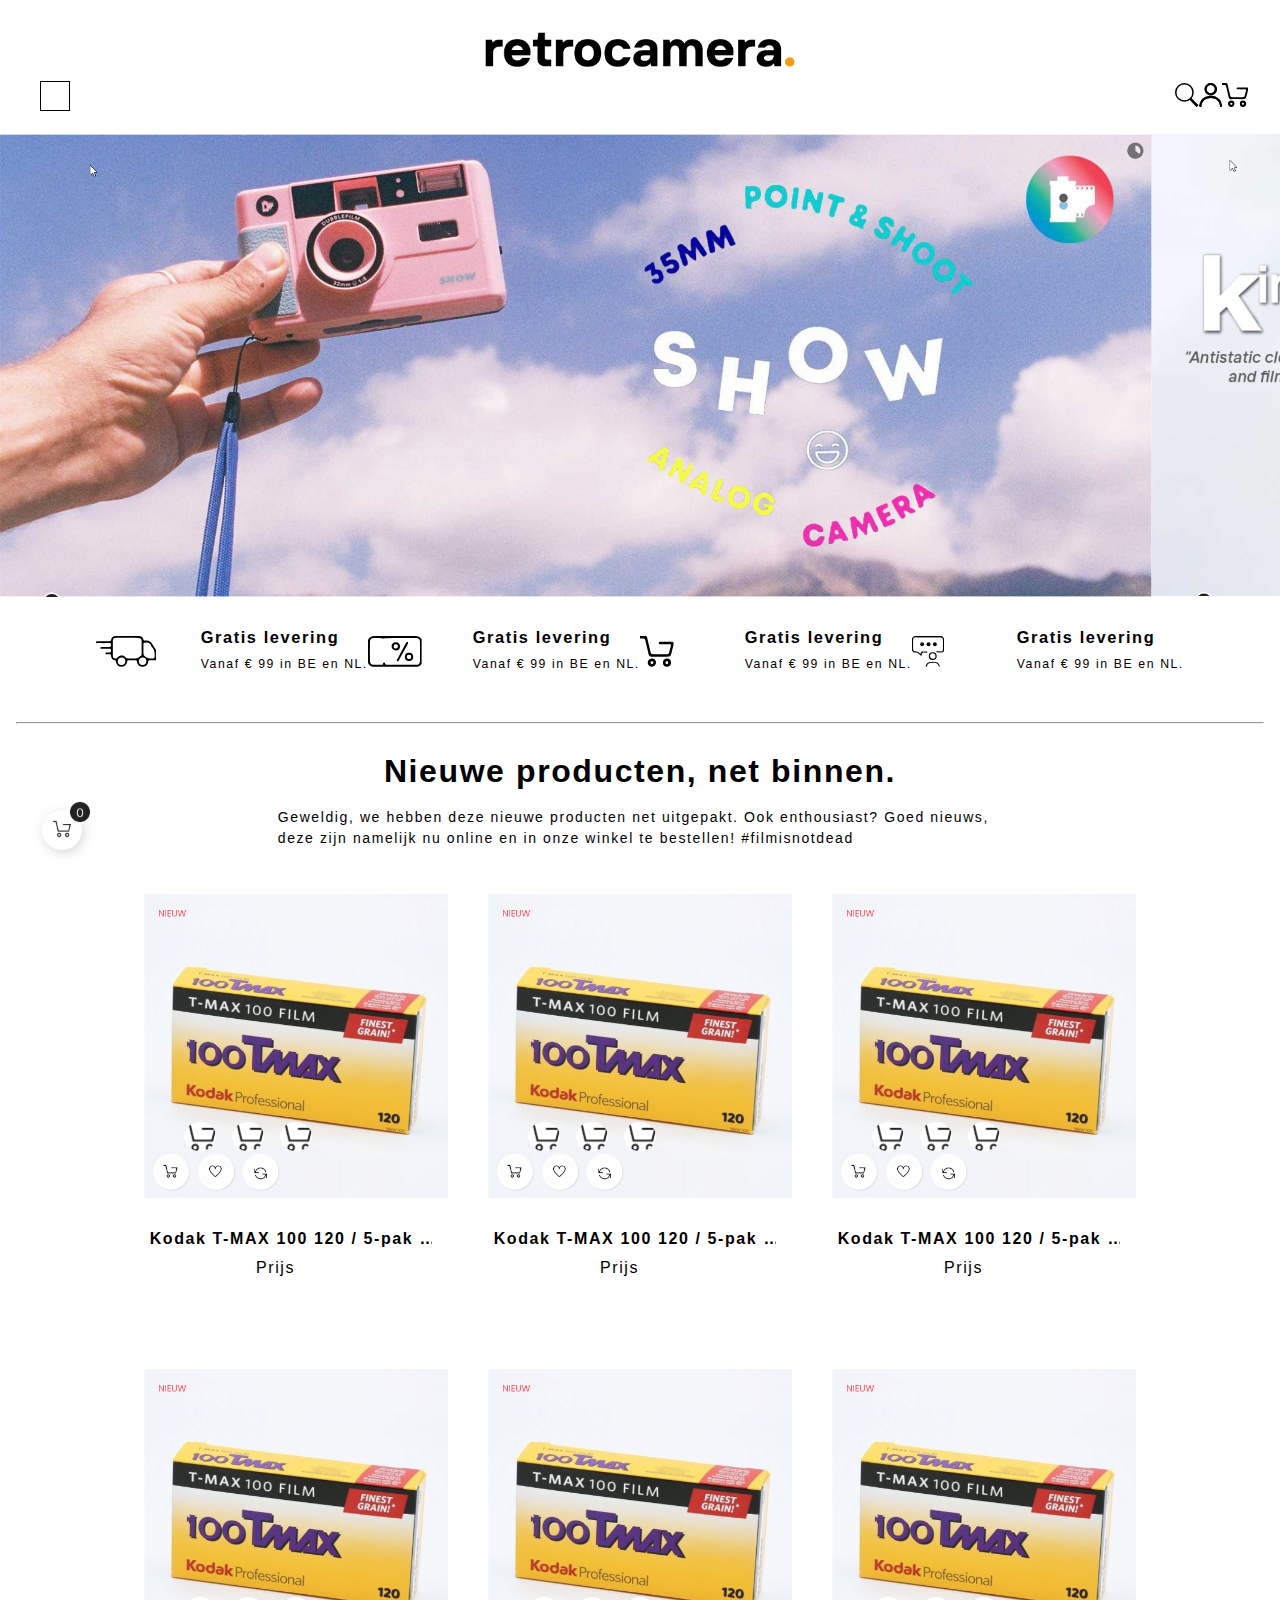
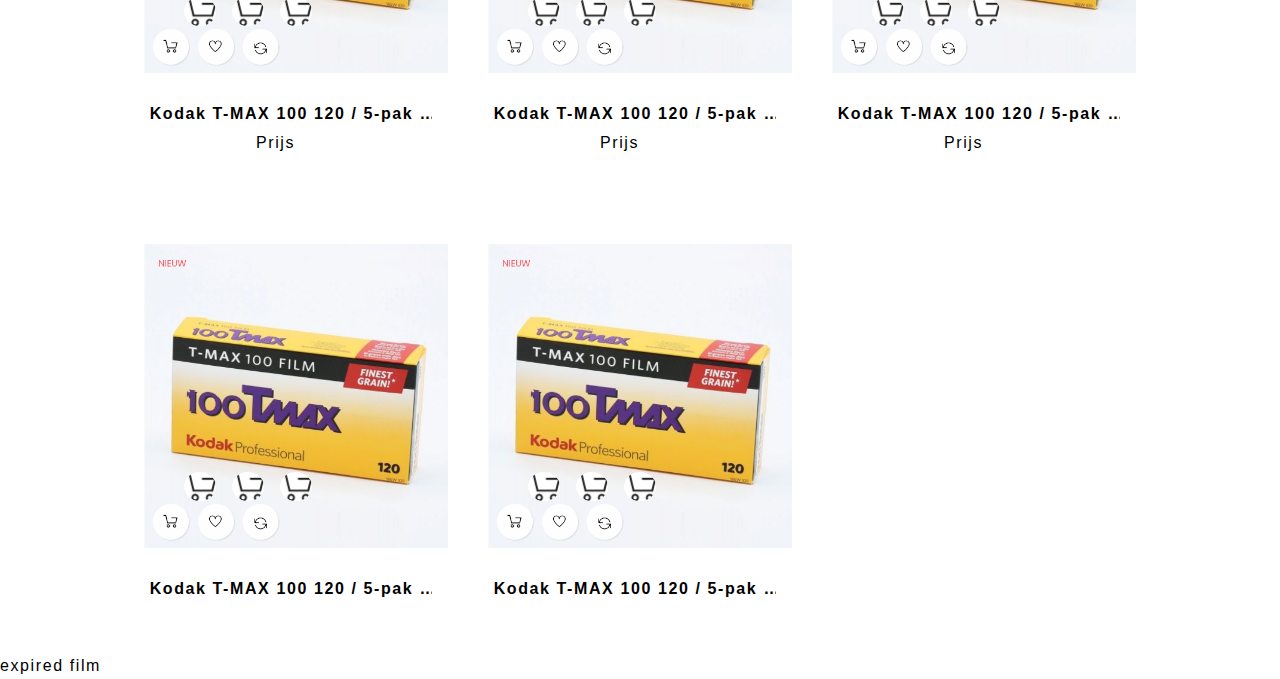
==== commit 4c99f937: "Add files via upload" ====
--- a/index.html
+++ b/index.html
@@ -11,31 +11,35 @@
 	<link href="styles/style.css" rel="stylesheet">
 </head>
 
-<body>
+<body id="paginaEen">
 	<header>
 		<a href="index.html">
 			<img src="images/logoretrocamera.jpg" alt="Retro Camera">
 		</a>
-		<button type="menu"></button>
-		<a href="">
-			<svg  data-name="Laag 1" xmlns="http://www.w3.org/2000/svg" viewBox="0 0 94.08 96.29"><defs><style>.cls-1{fill:none;stroke:#000;stroke-miterlimit:10;stroke-width:6px;}</style></defs><rect x="71.77" y="56.87" width="10.68" height="43.37" rx="0.89" transform="translate(-34.73 76.53) rotate(-45)"/><circle class="cls-1" cx="37.69" cy="37.69" r="34.69"/></svg>	
-		</a>
-		<a href="">
-			<svg  data-name="Laag 1" xmlns="http://www.w3.org/2000/svg" viewBox="0 0 94.34 97.36"><path d="M90.12,98.62c-1-16.41-8.32-28.92-24.37-33.73-15.44-4.62-30.55-3.38-42.67,9.33-6.5,6.83-9.22,15.09-9.1,24.4H10.74c-3.62-25.13,4-34.1,25.3-41.95,21.82-8.07,45.87,1.17,56.21,19.75,2.46,4.43,4,9.38,6,14.09Q100.4,100.8,90.12,98.62Z" transform="translate(-4.26 -1.64)"/><path d="M76.27,26.41A24.88,24.88,0,0,1,51.88,51.56C39,51.84,27,40,26.87,26.78,26.72,13.92,38.81,1.61,51.56,1.64A24.88,24.88,0,0,1,76.27,26.41Zm-8,0C68.26,17.67,60.38,10,51.49,10s-16.13,7.76-16,17A16.45,16.45,0,0,0,51.67,42.84C60.54,42.93,68.37,35.2,68.32,26.4Z" transform="translate(-4.26 -1.64)"/><path d="M90.45,98.62c-1.23-22-14.84-35.29-36.51-35.74-24.61-.51-38.5,11.59-41,35.74q-10.47,2.19-8.25-8.11c4.08-12.33,9.9-23.26,22.1-30C50,47.78,75.18,53.42,93.75,75.9c0,6.76-.25,13.54.11,20.28C94,99.52,92.07,98.5,90.45,98.62Z" transform="translate(-4.26 -1.64)"/><path d="M77.32,26.79C77.15,40,64.94,51.85,51.83,51.56A25.09,25.09,0,0,1,27,26.39,25.1,25.1,0,0,1,52.19,1.64C65.2,1.62,77.48,13.91,77.32,26.79ZM68.55,27C68.66,17.77,61.21,10,52.23,10S35.15,17.71,35.1,26.42s7.94,16.52,17,16.42C61,42.74,68.44,35.53,68.55,27Z" transform="translate(-4.26 -1.64)"/></svg>
-		</a>
-		<a href="">
-			<svg  data-name="Laag 1" xmlns="http://www.w3.org/2000/svg" viewBox="0 0 94.49 86.63"><defs><style>.cls-1{fill:#fff;}</style></defs><path d="M3.38,5.25c4.58,0,9.17.16,13.73-.13,4.1-.26,5.75,1.55,6.61,5.4,3,13.26,6.39,26.42,9.29,39.69,1,4.44,2.72,6.25,7.51,6.13,12.9-.33,25.82-.21,38.73-.06,3.57,0,5.34-1.2,6.11-4.74C86.73,45.31,88.3,39.11,90.12,33c1.22-4.11-.1-5.14-4.1-5-8.33.23-16.67.07-25,.05-2.32,0-4.73.08-4.8-3.36s2.2-3.59,4.61-3.6c10.78,0,21.57.06,32.36,0,3.69,0,4.87,1.69,4.67,5.15-.45,7.76-3.1,15-4.87,22.51-3.47,14.58-3.57,14.55-18.49,14.55-12.92,0-25.84-.2-38.74.1-5.09.12-7.19-1.75-8.23-6.65C24.8,43.87,21.38,31.21,18.66,18.4c-1-4.75-3.06-6.83-7.93-6.24a58.17,58.17,0,0,1-7.35,0Z" transform="translate(-3.38 -5.09)"/><path d="M36.51,68.44A11.88,11.88,0,0,1,48.27,79.87c.1,6-5.25,11.58-11.46,11.84C31.06,92,25.14,86.18,25,80.19S30.39,68.59,36.51,68.44Z" transform="translate(-3.38 -5.09)"/><path d="M90.86,80.27c-.11,6.21-5.62,11.6-11.69,11.46A11.49,11.49,0,0,1,68,79.93,11.29,11.29,0,0,1,79.5,68.53,11.84,11.84,0,0,1,90.86,80.27Z" transform="translate(-3.38 -5.09)"/><circle class="cls-1" cx="33.62" cy="74.91" r="7"/><circle class="cls-1" cx="75.62" cy="74.91" r="7"/></svg>
-		</a>
-
-	
+
+		<button class="hamburger" type="menu"></button>
+
+		<svg  data-name="Laag 1" xmlns="http://www.w3.org/2000/svg" viewBox="0 0 94.49 86.63"><defs><style>.cls-1{fill:#fff;}</style></defs><path d="M3.38,5.25c4.58,0,9.17.16,13.73-.13,4.1-.26,5.75,1.55,6.61,5.4,3,13.26,6.39,26.42,9.29,39.69,1,4.44,2.72,6.25,7.51,6.13,12.9-.33,25.82-.21,38.73-.06,3.57,0,5.34-1.2,6.11-4.74C86.73,45.31,88.3,39.11,90.12,33c1.22-4.11-.1-5.14-4.1-5-8.33.23-16.67.07-25,.05-2.32,0-4.73.08-4.8-3.36s2.2-3.59,4.61-3.6c10.78,0,21.57.06,32.36,0,3.69,0,4.87,1.69,4.67,5.15-.45,7.76-3.1,15-4.87,22.51-3.47,14.58-3.57,14.55-18.49,14.55-12.92,0-25.84-.2-38.74.1-5.09.12-7.19-1.75-8.23-6.65C24.8,43.87,21.38,31.21,18.66,18.4c-1-4.75-3.06-6.83-7.93-6.24a58.17,58.17,0,0,1-7.35,0Z" transform="translate(-3.38 -5.09)"/><path d="M36.51,68.44A11.88,11.88,0,0,1,48.27,79.87c.1,6-5.25,11.58-11.46,11.84C31.06,92,25.14,86.18,25,80.19S30.39,68.59,36.51,68.44Z" transform="translate(-3.38 -5.09)"/><path d="M90.86,80.27c-.11,6.21-5.62,11.6-11.69,11.46A11.49,11.49,0,0,1,68,79.93,11.29,11.29,0,0,1,79.5,68.53,11.84,11.84,0,0,1,90.86,80.27Z" transform="translate(-3.38 -5.09)"/><circle class="cls-1" cx="33.62" cy="74.91" r="7"/><circle class="cls-1" cx="75.62" cy="74.91" r="7"/></svg>
+
+		<svg  data-name="Laag 1" xmlns="http://www.w3.org/2000/svg" viewBox="0 0 94.34 97.36"><path d="M90.12,98.62c-1-16.41-8.32-28.92-24.37-33.73-15.44-4.62-30.55-3.38-42.67,9.33-6.5,6.83-9.22,15.09-9.1,24.4H10.74c-3.62-25.13,4-34.1,25.3-41.95,21.82-8.07,45.87,1.17,56.21,19.75,2.46,4.43,4,9.38,6,14.09Q100.4,100.8,90.12,98.62Z" transform="translate(-4.26 -1.64)"/><path d="M76.27,26.41A24.88,24.88,0,0,1,51.88,51.56C39,51.84,27,40,26.87,26.78,26.72,13.92,38.81,1.61,51.56,1.64A24.88,24.88,0,0,1,76.27,26.41Zm-8,0C68.26,17.67,60.38,10,51.49,10s-16.13,7.76-16,17A16.45,16.45,0,0,0,51.67,42.84C60.54,42.93,68.37,35.2,68.32,26.4Z" transform="translate(-4.26 -1.64)"/><path d="M90.45,98.62c-1.23-22-14.84-35.29-36.51-35.74-24.61-.51-38.5,11.59-41,35.74q-10.47,2.19-8.25-8.11c4.08-12.33,9.9-23.26,22.1-30C50,47.78,75.18,53.42,93.75,75.9c0,6.76-.25,13.54.11,20.28C94,99.52,92.07,98.5,90.45,98.62Z" transform="translate(-4.26 -1.64)"/><path d="M77.32,26.79C77.15,40,64.94,51.85,51.83,51.56A25.09,25.09,0,0,1,27,26.39,25.1,25.1,0,0,1,52.19,1.64C65.2,1.62,77.48,13.91,77.32,26.79ZM68.55,27C68.66,17.77,61.21,10,52.23,10S35.15,17.71,35.1,26.42s7.94,16.52,17,16.42C61,42.74,68.44,35.53,68.55,27Z" transform="translate(-4.26 -1.64)"/></svg>
+
+		<svg  data-name="Laag 1" xmlns="http://www.w3.org/2000/svg" viewBox="0 0 94.08 96.29"><defs><style>.cls-1{fill:none;stroke:#000;stroke-miterlimit:10;stroke-width:6px;}</style></defs><rect x="71.77" y="56.87" width="10.68" height="43.37" rx="0.89" transform="translate(-34.73 76.53) rotate(-45)"/><circle class="cls-1" cx="37.69" cy="37.69" r="34.69"/></svg>	
+
 		<nav>
 			<ul>
 				<!-- Instant camera's begin -->
 				<li>
+					<button class="close" type="menu">
+						<img src="images/icons/close.svg" alt="">				
+					</button>
+				</li>
+				<li>
 					<button>INSTANT FILM</button>
 
-					<h3>POLAROID</h3>
-					<ul>
+					<ul>
+						<li>
+							<h3>POLAROID</h3>
+						</li>
 						<li>
 							<a href="" title="Polaroid 600-serie">Polaroid 600-serie</a>
 						</li>
@@ -53,8 +57,10 @@
 						</li>
 					</ul>
 					
-					<h3>FUJIFILM INSTAX</h3>
-					<ul>
+					<ul>
+						<li>
+							<h3>FUJIFILM INSTAX</h3>
+						</li>
 						<li>
 							<a href="" title="Mini">Mini</a>
 						</li>
@@ -72,8 +78,10 @@
 				<li>
 					<button>120 FILM</button>
 					
-					<h3>KLEUR NEGATIEF</h3>
-					<ul>
+					<ul>
+						<li>
+							<h3>KLEUR NEGATIEF</h3>
+						</li>
 						<li>
 							<a href="" title="Cinestill">Cinestill</a>
 						</li>
@@ -87,9 +95,11 @@
 							<a href="" title="Lomography">Lomography</a>
 						</li>
 					</ul>
-						
-					<h3>ZWART-WIT NEGATIEF</h3>
-					<ul>
+
+					<ul>
+						<li>
+							<h3>ZWART-WIT NEGATIEF</h3>
+						</li>
 						<li>
 							<a href="" title="Fujifilm">Fujifilm</a>
 						</li>
@@ -226,7 +236,7 @@
 					</ul>
 					<h4>Kodak T-MAX 100 120 / 5-pak - EXPIRED</h4>
 				</a>
-				<!-- <span>Prijs</span> -->
+				<span>Prijs</span>
 				<!-- <p>De Kinetronics Digital Scanner Cleaning Kit is een niet te missen set voor elke analoge fotograaf die regelmatig zijn negatieven zelf digitaliseert met behulp van een flatbed scanner. De set bevat...
 				</p> -->
 			</article>
@@ -421,6 +431,7 @@
 
 	</footer>
 
+	<figure id="overlayDing"></figure>
 
 	<script src="scripts/script.js"></script>
 </body>
--- a/styles/style.css
+++ b/styles/style.css
@@ -58,23 +58,18 @@
   margin-right: auto;
 }
 
-header a:nth-of-type(n+2){
-  position: relative;
-  top: 2em;
-  left: 10.5em;
-  margin-left: -.5em;
-  text-decoration: none;
-}
-
-header svg{
-  max-height: 1.5em;
-  margin-bottom: 2em;
-  max-width: 3em;
-
-}
-
 header nav ul li{
-  font-size: .75em;
+  font-size: .85em;
+}
+
+header nav ul li a{
+  margin-left: .5em;
+  font-weight: normal;
+  color: #888;
+}
+
+header nav ul li a:hover{
+  color: rgb(243, 156, 17);
 }
 
 header nav button{
@@ -89,6 +84,7 @@
   text-transform: uppercase;
   font-weight: bold;
   color: black;
+  font-size: .85em;  ;
 }
 
 li a{
@@ -100,7 +96,7 @@
   text-align: center;
   margin: 0 0 0.3em;
   position: relative;
-  bottom: 5em;
+  bottom: 3em;
   color: black;
   width: 18em;
   overflow: hidden;
@@ -109,7 +105,11 @@
   -webkit-line-clamp: 1;
   -webkit-box-orient: vertical;
 }
-
+article span{
+  position: relative;
+  left: 7em;
+  bottom: 3em;
+}
 h4 a{
   text-align: center;
   text-decoration: none;
@@ -125,12 +125,14 @@
 h4:hover{
   color: rgb(243, 156, 17);
 }
-
+header nav button{ 
+  padding: 14px 10px;
+}
 /* bron voor hamburger menu https://dev.to/ljcdev/easy-hamburger-menu-with-js-2do0 */
-header button{
-  position: relative;
-  z-index: 1001;
-  /* maak in menu zindex zelfde als het menu zodat het er 
+header button.hamburger{
+  position: relative;
+  z-index: 1000;
+  /* maak in menu z-index zelfde als het menu zodat het er 
   onder terecht komt. Vervolgens een kruisje toevoegen rechtsboven om 
   het ooit te kunnensluiten; */
   left:3em;
@@ -143,11 +145,14 @@
   border-color: black;
   background-image: url("https://ljc-dev.github.io/testing0/ham.svg") ;
   background-size: 100%;
+  margin-top: 1em;
+}
+header button.hamburger:hover{
+  background-color: rgb(243, 156, 17);
 }
 
 .showClose{
   background-image: url("https://ljc-dev.github.io/testing0/ham-close.svg");
-
 }
 
 header nav {
@@ -155,14 +160,6 @@
   position: absolute;
   top: 0;
   left: 0;
-  background: rgba(0,0,0,.5);
-
-
-  /* DIT IS NIET DE GOEDE OPLOSSING HIERONDER. PROBEER ANDERS */
-  /* background: linear-gradient(to right, white 0%, white 66%,rgba(0,0,0,.5) 66%, rgba(0,0,0,.5) 100%); */
- width: 100vw;
- 
-  /* width: 60vw; */
   height: 100vh;
   overflow: hidden;
   color: white;
@@ -171,10 +168,14 @@
   /* transition adds a little animation when sliding in and out the menu */
   transition: transform .5s ease;
 }
+
+header nav ul{
+  padding-left: 1em;
+}
 header nav ul:first-child{
   background-color: white;
   height: 100vh;
-  width: 60vw;
+  width: 14em;
   margin-top: 0;
   padding: 0;
   /* transition: background-color 1s ease-in; */
@@ -183,9 +184,71 @@
 
 .showNav{
   transform: translateY(0);
-}
+  /* position: absolute;
+  overflow: hidden; */
+}
+
+header nav button img{
+  cursor: pointer;
+  position: relative;
+  max-height: 1em;
+  margin-bottom: 2em;
+  padding: 0;
+  margin-left: 4em;
+  margin-top: 1em;
+  margin-bottom: -1em;
+}
+
+#overlayDing{
+  cursor: pointer;
+  position: absolute;
+  width: 100vw;
+  height: auto;
+  overflow: hidden;
+  margin: 0;
+  top: 0;
+  left: 0;
+  bottom: 0;
+  right: 0;
+  z-index: 999;
+  visibility: visible;
+  /* background-color: #000; */
+  background-color: rgba(0,0,0,.5);
+  zoom: 1;
+  /* background-color: transparent\9; */
+  /* opacity: 0; */
+  filter: alpha(opacity=0);
+  -webkit-transition: all 0.4s ease;
+  -o-transition: all 0.4s ease;
+  transition: opacity 0.6s ease;
+  display: none;
+}
+
+/* @media (max-width: 991px){
+  #overlayDing{
+      opacity: 1;
+      filter: alpha(opacity=100);
+      visibility: visible;
+   }
+  } */
 
                                         /* einde van menu */
+
+                                        /* 3 icons rechtsboven */
+/* header svg:nth-of-type(2), header svg:nth-of-type(3), header svg:nth-of-type(4){ */
+header svg{
+  max-height: 1.5em;
+  margin-bottom: 2em;
+  max-width: 3em;
+  position: relative;
+  align-content: right;
+  cursor: pointer;
+  float: right;
+  right: 2em;
+  margin-bottom: 0;
+  margin-top: 1em;
+  }
+                                        /* einde 3 icons rechtsboven */
 
                                         /* image slider/ */
 main section:nth-of-type(1){
@@ -197,11 +260,11 @@
 main section:nth-of-type(1) article{
   width: 750em; /* 300 x 4 */
   position:relative;
-  -webkit-animation:slide 8s ease-in-out infinite;
+  /* -webkit-animation:slide 20s ease-in-out infinite;
   -moz-animation:slide 8s ease-in-out infinite;
   -ms-animation:slide 8s ease-in-out infinite;
   -o-animation:slide 8s ease-in-out infinite;
-  animation:slide 8s ease-in-out infinite;
+  animation:slide 8s ease-in-out infinite; */
 }
 
 main section:nth-of-type(1)  img{
@@ -209,7 +272,7 @@
   max-width: 90vw;
   height: auto;
   display: block;
-  margin-top: 2em;
+  margin-top: 2vh;
   margin-left: auto;
   margin-right: auto;
   z-index: -1000;
@@ -220,6 +283,20 @@
   33% {left:-90vw;}
   99% {left:0vw;}
 }
+@media screen and (min-width: 1200px){
+  main section:nth-of-type(1){
+  width: 100vw;
+  }
+}
+
+/* originele style van de slider in de site */
+ /* position: relative; 
+ height: 770px; 
+ width: 1920px;
+ transform-origin: 0px 0px; 
+ transform: scale(0.585417); 
+ background: url("/themes/at_auros/assets/img/modules/leoslideshow/Bannerkinetronics.jpg") 0% 0% / 100% no-repeat; */
+
                                         /* einde image slider */
 
                                         /* eerste 4 icons */
@@ -241,22 +318,54 @@
 padding-left: 1em;
 padding-right: 1em;
 margin-bottom: 1em;
-text-align: center;
+/* text-align: center; */
 display: grid;
 grid-template-columns: repeat(auto-fit, minmax(8em, 20em));
 margin: 0;
 padding: 0;
 }
 
-/* @media screen and (min-width: 1200px) {
+main section:nth-of-type(2) figure:hover svg{
+  transform: rotateY(360deg);
+  fill:rgb(243, 156, 17);
+}
+
+main section:nth-of-type(2) figure:hover h3{
+  color: rgb(243, 156, 17);
+}
+
+main section:nth-of-type(2) svg{
+  transition: transform 0.8s;
+  transform-style: preserve-3d;
+  max-height: 2.2em;
+  max-width: auto;
+}
+
+main section:nth-of-type(2) h3{
+  margin-bottom: .3em;
+  margin-top: 0em;
+  max-width: 20em;
+  text-align: center;
+  text-decoration: none;
+  margin-left: auto;
+  margin-right: auto;
+}
+
+main section:nth-of-type(2) p{
+  margin-top: 0em;
+  padding: 0;
+  margin-bottom: 1em;
+}
+
+@media screen and (min-width: 1200px) {
   main section:nth-of-type(2) figure{
     grid-template-columns: 1fr 1fr;
   }
-  main section:nth-of-type(2) h3 + p{
+  main section:nth-of-type(2) h3, p{
     text-align: left;
   }
-  h3{
-    text-align: left;
+  main section:nth-of-type(2) svg{
+    margin-top: .8em;
   }
 }
 
@@ -264,43 +373,8 @@
   main section:nth-of-type(2) {
     display: grid;
     grid-template-columns: 1fr 1fr 1fr 1fr;
-  }
-} */
-
-main section:nth-of-type(2) figure:hover svg{
-  transform: rotateY(360deg);
-  fill:rgb(243, 156, 17);
-}
-
-main section:nth-of-type(2) figure:hover h3{
-  color: rgb(243, 156, 17);
-}
-
-main section:nth-of-type(2) svg{
-  transition: transform 0.8s;
-  transform-style: preserve-3d;
-  font-style: normal;
-  font-weight: 400;
-  line-height: 1;
-  text-transform: none;
-  max-height: 2em;
-  max-width: auto;
-}
-
-main section:nth-of-type(2) h3{
-  margin-bottom: .625em;
-  margin-top: 0em;
-  max-width: 20em;
-  text-align: center;
-  text-decoration: none;
-  margin-left: auto;
-  margin-right: auto;
-}
-
-main section:nth-of-type(2) p{
-  margin-top: 0em;
-  padding: 0;
-  margin-bottom: 1em;
+    white-space: nowrap;
+  }
 }
                                         /* einde van eerste 4 icons */
 
@@ -384,3 +458,6 @@
 https://www.sitepoint.com/community/t/should-i-really-use-h1-element-as-a-logo/246927/3 */
 /* pseudo elementen
 https://drafts.csswg.org/selectors-3/#nth-of-type-pseudo */
+
+/* Hamburger menu achtergrond
+https://www.w3schools.com/howto/howto_js_toggle_hide_show.asp  */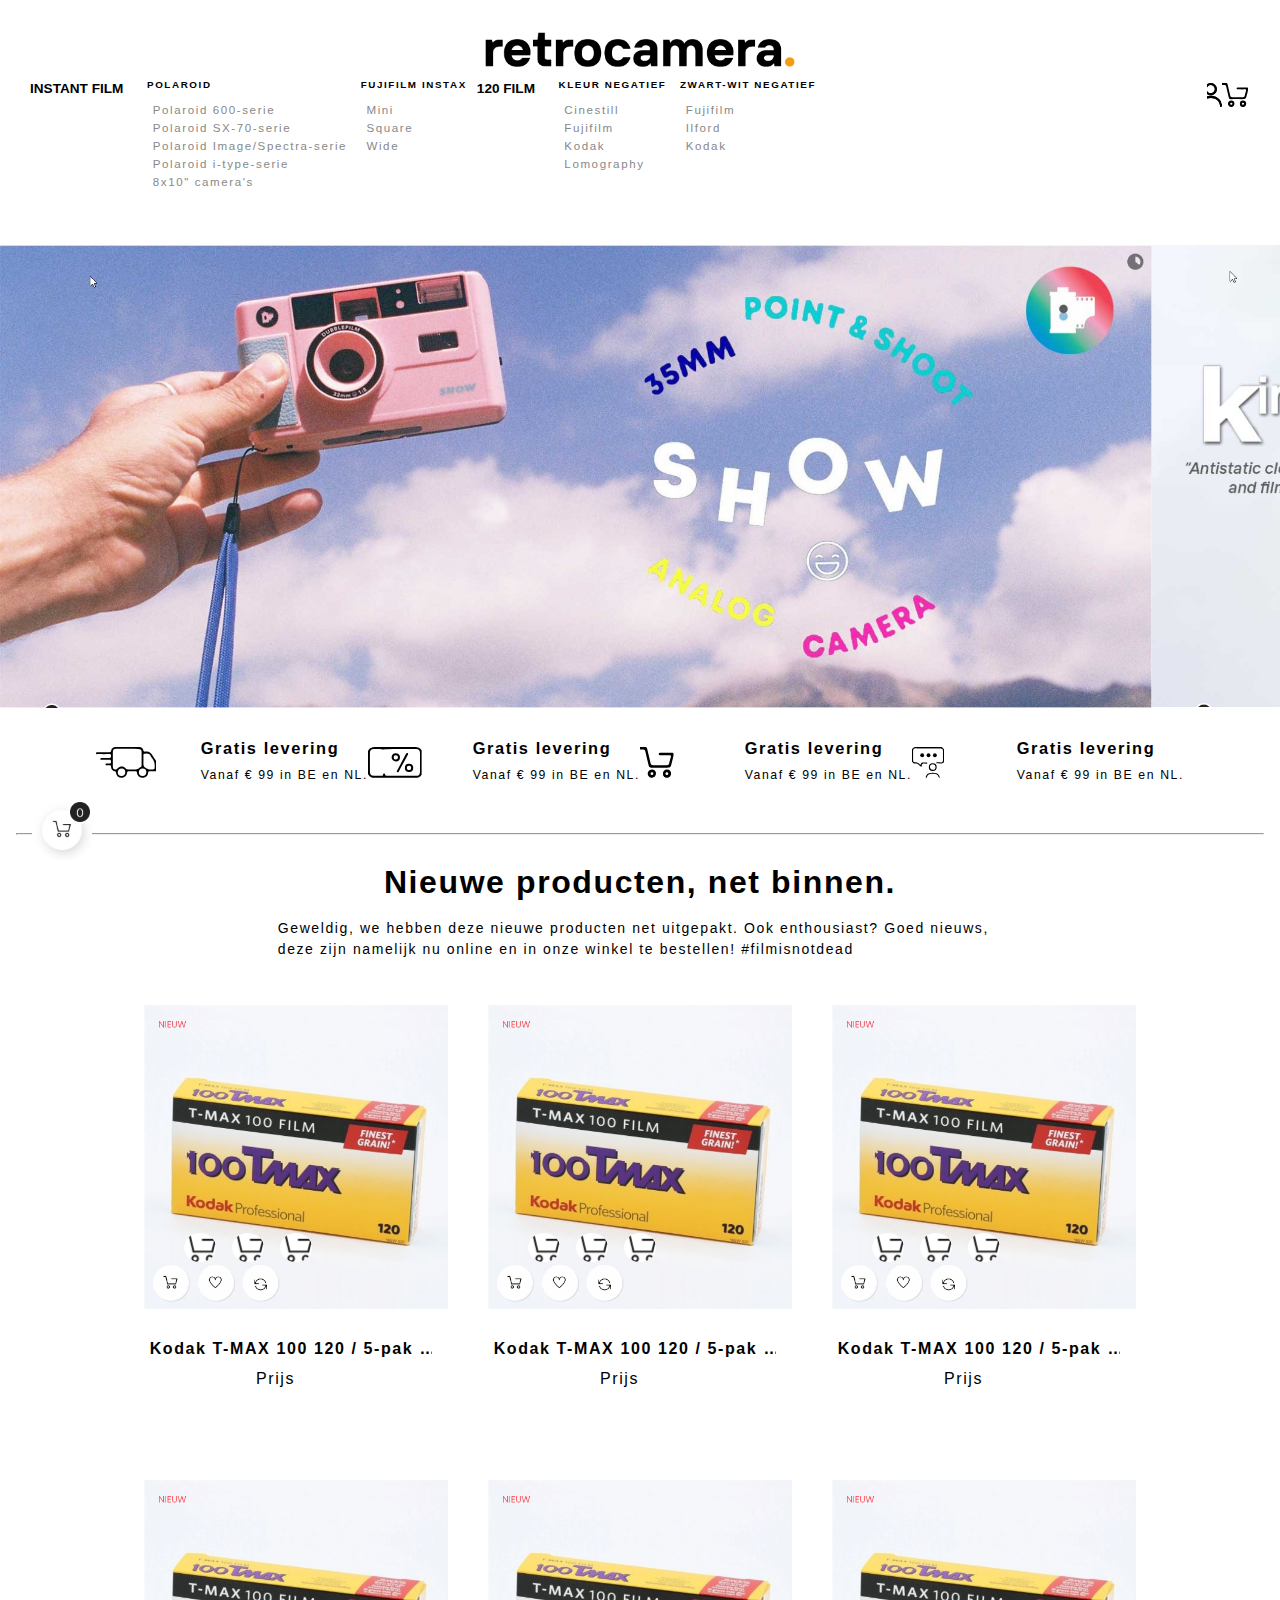
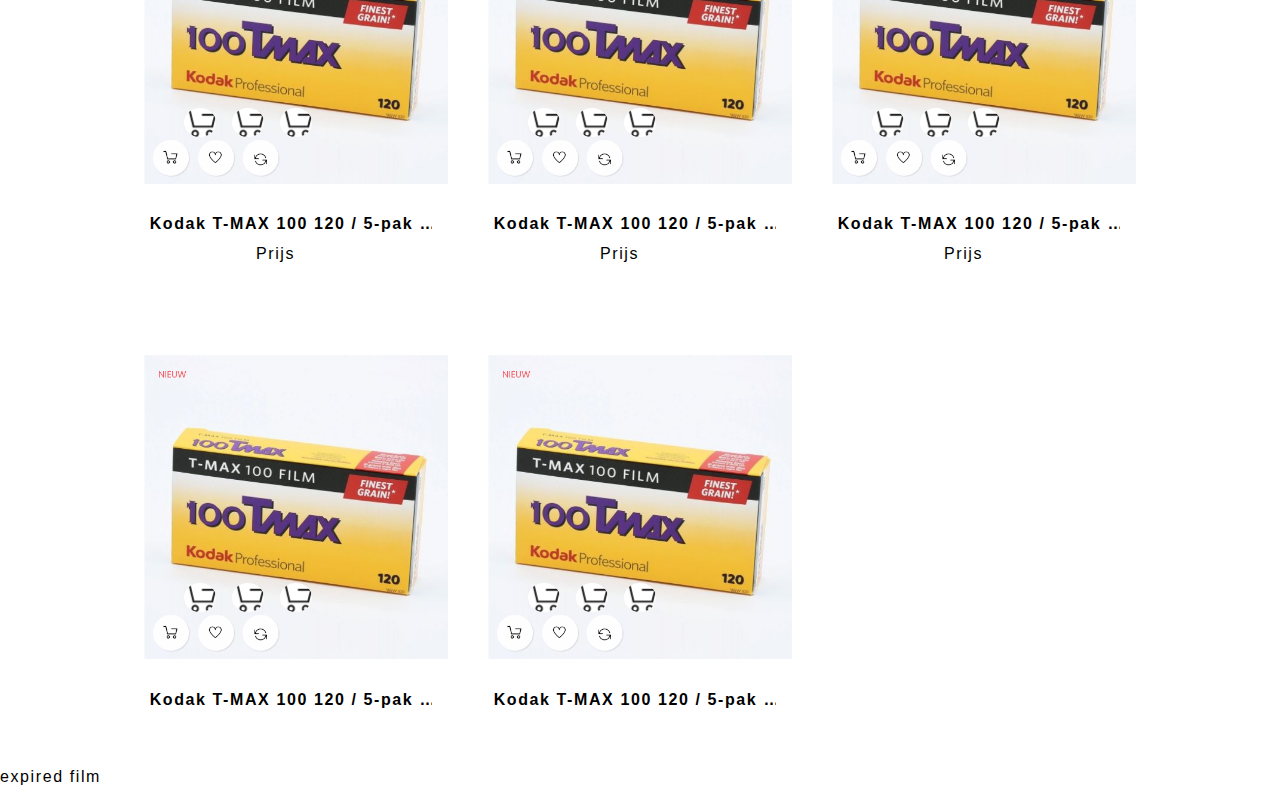
==== commit b46e2b26: "Add files via upload" ====
--- a/index.html
+++ b/index.html
@@ -17,7 +17,7 @@
 			<img src="images/logoretrocamera.jpg" alt="Retro Camera">
 		</a>
 
-		<button class="hamburger" type="menu"></button>
+		<button type="menu"></button>
 
 		<svg  data-name="Laag 1" xmlns="http://www.w3.org/2000/svg" viewBox="0 0 94.49 86.63"><defs><style>.cls-1{fill:#fff;}</style></defs><path d="M3.38,5.25c4.58,0,9.17.16,13.73-.13,4.1-.26,5.75,1.55,6.61,5.4,3,13.26,6.39,26.42,9.29,39.69,1,4.44,2.72,6.25,7.51,6.13,12.9-.33,25.82-.21,38.73-.06,3.57,0,5.34-1.2,6.11-4.74C86.73,45.31,88.3,39.11,90.12,33c1.22-4.11-.1-5.14-4.1-5-8.33.23-16.67.07-25,.05-2.32,0-4.73.08-4.8-3.36s2.2-3.59,4.61-3.6c10.78,0,21.57.06,32.36,0,3.69,0,4.87,1.69,4.67,5.15-.45,7.76-3.1,15-4.87,22.51-3.47,14.58-3.57,14.55-18.49,14.55-12.92,0-25.84-.2-38.74.1-5.09.12-7.19-1.75-8.23-6.65C24.8,43.87,21.38,31.21,18.66,18.4c-1-4.75-3.06-6.83-7.93-6.24a58.17,58.17,0,0,1-7.35,0Z" transform="translate(-3.38 -5.09)"/><path d="M36.51,68.44A11.88,11.88,0,0,1,48.27,79.87c.1,6-5.25,11.58-11.46,11.84C31.06,92,25.14,86.18,25,80.19S30.39,68.59,36.51,68.44Z" transform="translate(-3.38 -5.09)"/><path d="M90.86,80.27c-.11,6.21-5.62,11.6-11.69,11.46A11.49,11.49,0,0,1,68,79.93,11.29,11.29,0,0,1,79.5,68.53,11.84,11.84,0,0,1,90.86,80.27Z" transform="translate(-3.38 -5.09)"/><circle class="cls-1" cx="33.62" cy="74.91" r="7"/><circle class="cls-1" cx="75.62" cy="74.91" r="7"/></svg>
 
@@ -29,7 +29,7 @@
 			<ul>
 				<!-- Instant camera's begin -->
 				<li>
-					<button class="close" type="menu">
+					<button type="menu">
 						<img src="images/icons/close.svg" alt="">				
 					</button>
 				</li>
--- a/styles/style.css
+++ b/styles/style.css
@@ -129,7 +129,7 @@
   padding: 14px 10px;
 }
 /* bron voor hamburger menu https://dev.to/ljcdev/easy-hamburger-menu-with-js-2do0 */
-header button.hamburger{
+header > button{
   position: relative;
   z-index: 1000;
   /* maak in menu z-index zelfde als het menu zodat het er 
@@ -147,7 +147,7 @@
   background-size: 100%;
   margin-top: 1em;
 }
-header button.hamburger:hover{
+header > button:hover{
   background-color: rgb(243, 156, 17);
 }
 
@@ -180,6 +180,33 @@
   padding: 0;
   /* transition: background-color 1s ease-in; */
   /* -webkit-transition: background-color 2s ease-in; */
+}
+@media screen and (min-width: 1200px){
+  header nav ul {
+    float: left;
+    position: relative;
+    color: white;
+  }
+  header nav li button{
+    float:left;
+  }
+  header nav ul:first-child{
+    width: 100vw;
+    height:auto;
+    /* background-color: red; */
+  }
+  header nav{
+    transform: none;
+    position: relative;
+    height: 10em;
+
+  }
+  header > button{
+    display: none;
+  }
+  header button img{
+    display: none;
+  }
 }
 
 .showNav{
@@ -260,11 +287,11 @@
 main section:nth-of-type(1) article{
   width: 750em; /* 300 x 4 */
   position:relative;
-  /* -webkit-animation:slide 20s ease-in-out infinite;
+  -webkit-animation:slide 20s ease-in-out infinite;
   -moz-animation:slide 8s ease-in-out infinite;
   -ms-animation:slide 8s ease-in-out infinite;
   -o-animation:slide 8s ease-in-out infinite;
-  animation:slide 8s ease-in-out infinite; */
+  animation:slide 8s ease-in-out infinite;
 }
 
 main section:nth-of-type(1)  img{
@@ -448,16 +475,18 @@
 
 
 /* overige sites bronnen */
-/* https://www.codegrepper.com/code-examples/css/remove+list+markers+from+a+html+list */
-/* https://www.w3schools.com/howto/howto_css_style_hr.asp */
-/* https://www.w3schools.com/howto/howto_css_flip_image.asp */
-/* https://www.w3schools.com/howto/howto_css_display_element_hover.asp */
-/* https://codepen.io/tojowe/pen/dFmtA */
-/* 
+/* https://www.codegrepper.com/code-examples/css/remove+list+markers+from+a+html+list
+https://www.w3schools.com/howto/howto_css_style_hr.asp
+https://www.w3schools.com/howto/howto_css_flip_image.asp
+https://www.w3schools.com/howto/howto_css_display_element_hover.asp
+https://codepen.io/tojowe/pen/dFmtA
+
 h1 als logo? 
-https://www.sitepoint.com/community/t/should-i-really-use-h1-element-as-a-logo/246927/3 */
-/* pseudo elementen
-https://drafts.csswg.org/selectors-3/#nth-of-type-pseudo */
-
-/* Hamburger menu achtergrond
-https://www.w3schools.com/howto/howto_js_toggle_hide_show.asp  */+https://www.sitepoint.com/community/t/should-i-really-use-h1-element-as-a-logo/246927/3
+pseudo elementen
+https://drafts.csswg.org/selectors-3/#nth-of-type-pseudo
+
+Hamburger menu achtergrond
+https://www.w3schools.com/howto/howto_js_toggle_hide_show.asp 
+
+header > button */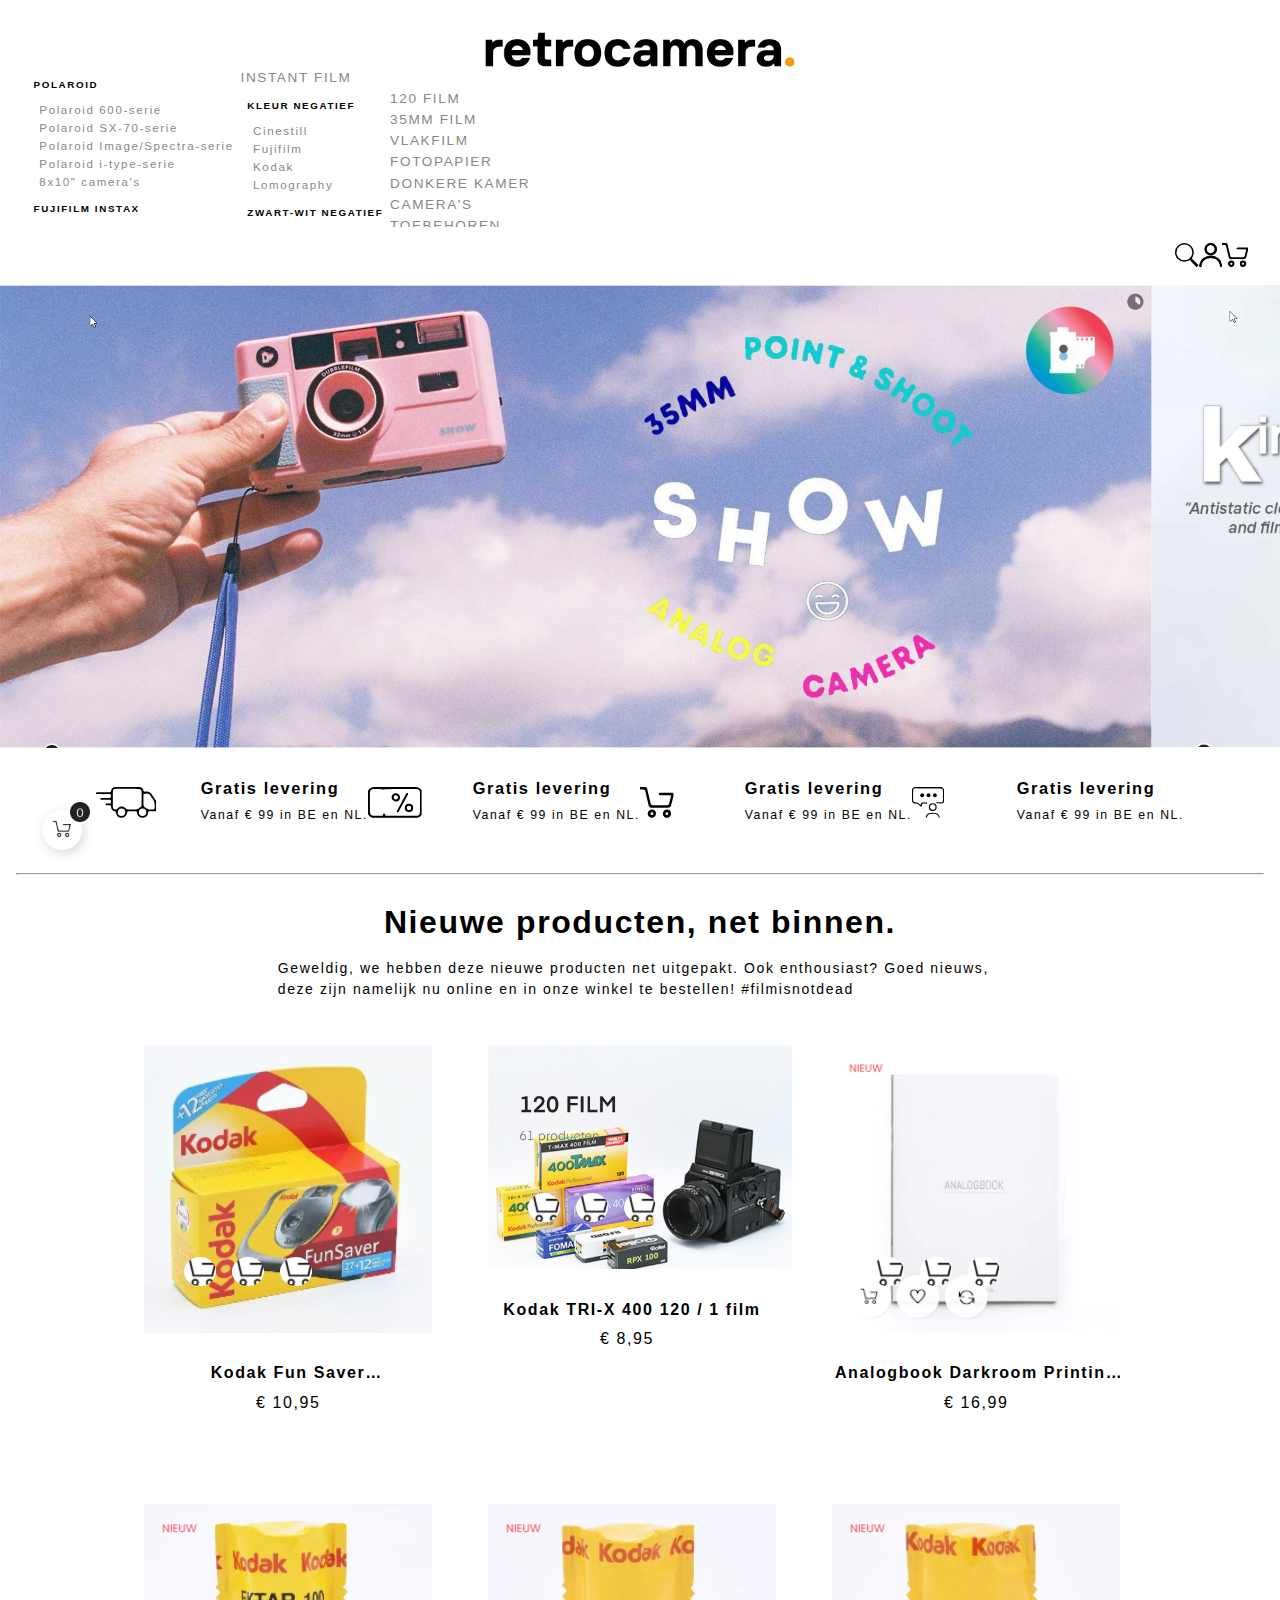
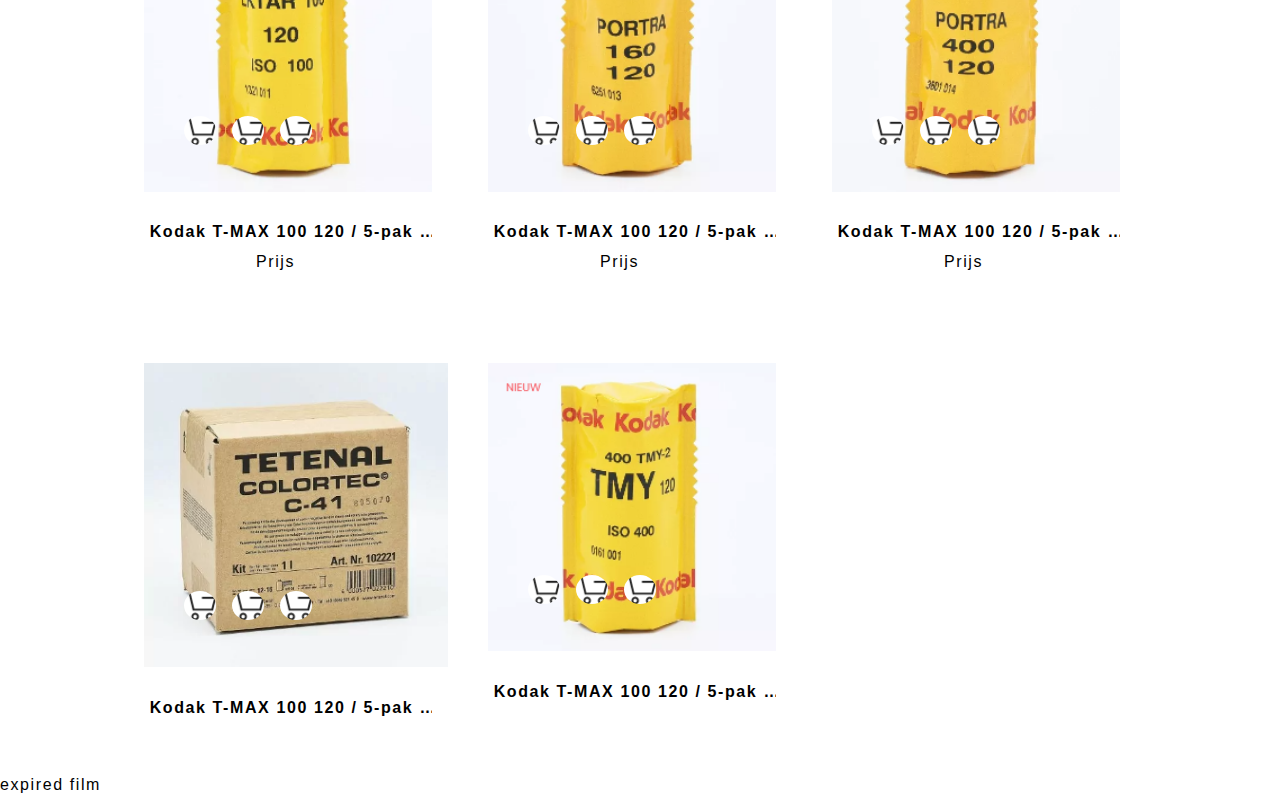
==== commit abc36a29: "Add files via upload" ====
--- a/index.html
+++ b/index.html
@@ -19,14 +19,8 @@
 
 		<button type="menu"></button>
 
-		<svg  data-name="Laag 1" xmlns="http://www.w3.org/2000/svg" viewBox="0 0 94.49 86.63"><defs><style>.cls-1{fill:#fff;}</style></defs><path d="M3.38,5.25c4.58,0,9.17.16,13.73-.13,4.1-.26,5.75,1.55,6.61,5.4,3,13.26,6.39,26.42,9.29,39.69,1,4.44,2.72,6.25,7.51,6.13,12.9-.33,25.82-.21,38.73-.06,3.57,0,5.34-1.2,6.11-4.74C86.73,45.31,88.3,39.11,90.12,33c1.22-4.11-.1-5.14-4.1-5-8.33.23-16.67.07-25,.05-2.32,0-4.73.08-4.8-3.36s2.2-3.59,4.61-3.6c10.78,0,21.57.06,32.36,0,3.69,0,4.87,1.69,4.67,5.15-.45,7.76-3.1,15-4.87,22.51-3.47,14.58-3.57,14.55-18.49,14.55-12.92,0-25.84-.2-38.74.1-5.09.12-7.19-1.75-8.23-6.65C24.8,43.87,21.38,31.21,18.66,18.4c-1-4.75-3.06-6.83-7.93-6.24a58.17,58.17,0,0,1-7.35,0Z" transform="translate(-3.38 -5.09)"/><path d="M36.51,68.44A11.88,11.88,0,0,1,48.27,79.87c.1,6-5.25,11.58-11.46,11.84C31.06,92,25.14,86.18,25,80.19S30.39,68.59,36.51,68.44Z" transform="translate(-3.38 -5.09)"/><path d="M90.86,80.27c-.11,6.21-5.62,11.6-11.69,11.46A11.49,11.49,0,0,1,68,79.93,11.29,11.29,0,0,1,79.5,68.53,11.84,11.84,0,0,1,90.86,80.27Z" transform="translate(-3.38 -5.09)"/><circle class="cls-1" cx="33.62" cy="74.91" r="7"/><circle class="cls-1" cx="75.62" cy="74.91" r="7"/></svg>
-
-		<svg  data-name="Laag 1" xmlns="http://www.w3.org/2000/svg" viewBox="0 0 94.34 97.36"><path d="M90.12,98.62c-1-16.41-8.32-28.92-24.37-33.73-15.44-4.62-30.55-3.38-42.67,9.33-6.5,6.83-9.22,15.09-9.1,24.4H10.74c-3.62-25.13,4-34.1,25.3-41.95,21.82-8.07,45.87,1.17,56.21,19.75,2.46,4.43,4,9.38,6,14.09Q100.4,100.8,90.12,98.62Z" transform="translate(-4.26 -1.64)"/><path d="M76.27,26.41A24.88,24.88,0,0,1,51.88,51.56C39,51.84,27,40,26.87,26.78,26.72,13.92,38.81,1.61,51.56,1.64A24.88,24.88,0,0,1,76.27,26.41Zm-8,0C68.26,17.67,60.38,10,51.49,10s-16.13,7.76-16,17A16.45,16.45,0,0,0,51.67,42.84C60.54,42.93,68.37,35.2,68.32,26.4Z" transform="translate(-4.26 -1.64)"/><path d="M90.45,98.62c-1.23-22-14.84-35.29-36.51-35.74-24.61-.51-38.5,11.59-41,35.74q-10.47,2.19-8.25-8.11c4.08-12.33,9.9-23.26,22.1-30C50,47.78,75.18,53.42,93.75,75.9c0,6.76-.25,13.54.11,20.28C94,99.52,92.07,98.5,90.45,98.62Z" transform="translate(-4.26 -1.64)"/><path d="M77.32,26.79C77.15,40,64.94,51.85,51.83,51.56A25.09,25.09,0,0,1,27,26.39,25.1,25.1,0,0,1,52.19,1.64C65.2,1.62,77.48,13.91,77.32,26.79ZM68.55,27C68.66,17.77,61.21,10,52.23,10S35.15,17.71,35.1,26.42s7.94,16.52,17,16.42C61,42.74,68.44,35.53,68.55,27Z" transform="translate(-4.26 -1.64)"/></svg>
-
-		<svg  data-name="Laag 1" xmlns="http://www.w3.org/2000/svg" viewBox="0 0 94.08 96.29"><defs><style>.cls-1{fill:none;stroke:#000;stroke-miterlimit:10;stroke-width:6px;}</style></defs><rect x="71.77" y="56.87" width="10.68" height="43.37" rx="0.89" transform="translate(-34.73 76.53) rotate(-45)"/><circle class="cls-1" cx="37.69" cy="37.69" r="34.69"/></svg>	
-
 		<nav>
-			<ul>
+			<ul class="class">
 				<!-- Instant camera's begin -->
 				<li>
 					<button type="menu">
@@ -34,12 +28,13 @@
 					</button>
 				</li>
 				<li>
-					<button>INSTANT FILM</button>
-
-					<ul>
+					<a href="" title="">INSTANT FILM</a>
+	
+					<ul class="content" >
 						<li>
 							<h3>POLAROID</h3>
 						</li>
+
 						<li>
 							<a href="" title="Polaroid 600-serie">Polaroid 600-serie</a>
 						</li>
@@ -55,9 +50,7 @@
 						<li>
 							<a href="" title="8x10 cameras">8x10" camera's</a>
 						</li>
-					</ul>
-					
-					<ul>
+
 						<li>
 							<h3>FUJIFILM INSTAX</h3>
 						</li>
@@ -70,18 +63,20 @@
 						<li>
 							<a href="" title="Wide">Wide</a>
 						</li>
+
 					</ul>
 				</li>
 				<!-- Instant camera's einde	-->
 
 				<!-- 120 film begin -->
 				<li>
-					<button>120 FILM</button>
-					
-					<ul>
+					<a href="" title="">120 FILM</a>
+
+					<ul class="content">
 						<li>
 							<h3>KLEUR NEGATIEF</h3>
 						</li>
+
 						<li>
 							<a href="" title="Cinestill">Cinestill</a>
 						</li>
@@ -94,9 +89,7 @@
 						<li>
 							<a href="" title="Lomography">Lomography</a>
 						</li>
-					</ul>
-
-					<ul>
+
 						<li>
 							<h3>ZWART-WIT NEGATIEF</h3>
 						</li>
@@ -112,8 +105,37 @@
 					</ul>
 				</li>
 				<!-- einde 120 film -->
+
+				<!-- overige opties die leeg zijn -->
+				<li>
+					<a href="" title="">35MM FILM </a>
+				</li>
+				<li>
+					<a href="" title="">VLAKFILM</a>
+				</li>
+				<li>
+					<a href="" title="">FOTOPAPIER</a>
+				</li>
+				<li>
+					<a href="" title="">DONKERE KAMER</a>
+				</li>
+				<li>
+					<a href="" title="">CAMERA'S</a>
+				</li>
+				<li>
+					<a href="" title="">TOEBEHOREN</a>
+				</li>
+				<li>
+					<a href="" title="">RARITIES</a>
+				</li>
 			</ul>
 		</nav>
+
+		<svg  data-name="Laag 1" xmlns="http://www.w3.org/2000/svg" viewBox="0 0 94.49 86.63"><defs><style>.cls-1{fill:#fff;}</style></defs><path d="M3.38,5.25c4.58,0,9.17.16,13.73-.13,4.1-.26,5.75,1.55,6.61,5.4,3,13.26,6.39,26.42,9.29,39.69,1,4.44,2.72,6.25,7.51,6.13,12.9-.33,25.82-.21,38.73-.06,3.57,0,5.34-1.2,6.11-4.74C86.73,45.31,88.3,39.11,90.12,33c1.22-4.11-.1-5.14-4.1-5-8.33.23-16.67.07-25,.05-2.32,0-4.73.08-4.8-3.36s2.2-3.59,4.61-3.6c10.78,0,21.57.06,32.36,0,3.69,0,4.87,1.69,4.67,5.15-.45,7.76-3.1,15-4.87,22.51-3.47,14.58-3.57,14.55-18.49,14.55-12.92,0-25.84-.2-38.74.1-5.09.12-7.19-1.75-8.23-6.65C24.8,43.87,21.38,31.21,18.66,18.4c-1-4.75-3.06-6.83-7.93-6.24a58.17,58.17,0,0,1-7.35,0Z" transform="translate(-3.38 -5.09)"/><path d="M36.51,68.44A11.88,11.88,0,0,1,48.27,79.87c.1,6-5.25,11.58-11.46,11.84C31.06,92,25.14,86.18,25,80.19S30.39,68.59,36.51,68.44Z" transform="translate(-3.38 -5.09)"/><path d="M90.86,80.27c-.11,6.21-5.62,11.6-11.69,11.46A11.49,11.49,0,0,1,68,79.93,11.29,11.29,0,0,1,79.5,68.53,11.84,11.84,0,0,1,90.86,80.27Z" transform="translate(-3.38 -5.09)"/><circle class="cls-1" cx="33.62" cy="74.91" r="7"/><circle class="cls-1" cx="75.62" cy="74.91" r="7"/></svg>
+
+		<svg  data-name="Laag 1" xmlns="http://www.w3.org/2000/svg" viewBox="0 0 94.34 97.36"><path d="M90.12,98.62c-1-16.41-8.32-28.92-24.37-33.73-15.44-4.62-30.55-3.38-42.67,9.33-6.5,6.83-9.22,15.09-9.1,24.4H10.74c-3.62-25.13,4-34.1,25.3-41.95,21.82-8.07,45.87,1.17,56.21,19.75,2.46,4.43,4,9.38,6,14.09Q100.4,100.8,90.12,98.62Z" transform="translate(-4.26 -1.64)"/><path d="M76.27,26.41A24.88,24.88,0,0,1,51.88,51.56C39,51.84,27,40,26.87,26.78,26.72,13.92,38.81,1.61,51.56,1.64A24.88,24.88,0,0,1,76.27,26.41Zm-8,0C68.26,17.67,60.38,10,51.49,10s-16.13,7.76-16,17A16.45,16.45,0,0,0,51.67,42.84C60.54,42.93,68.37,35.2,68.32,26.4Z" transform="translate(-4.26 -1.64)"/><path d="M90.45,98.62c-1.23-22-14.84-35.29-36.51-35.74-24.61-.51-38.5,11.59-41,35.74q-10.47,2.19-8.25-8.11c4.08-12.33,9.9-23.26,22.1-30C50,47.78,75.18,53.42,93.75,75.9c0,6.76-.25,13.54.11,20.28C94,99.52,92.07,98.5,90.45,98.62Z" transform="translate(-4.26 -1.64)"/><path d="M77.32,26.79C77.15,40,64.94,51.85,51.83,51.56A25.09,25.09,0,0,1,27,26.39,25.1,25.1,0,0,1,52.19,1.64C65.2,1.62,77.48,13.91,77.32,26.79ZM68.55,27C68.66,17.77,61.21,10,52.23,10S35.15,17.71,35.1,26.42s7.94,16.52,17,16.42C61,42.74,68.44,35.53,68.55,27Z" transform="translate(-4.26 -1.64)"/></svg>
+
+		<svg  data-name="Laag 1" xmlns="http://www.w3.org/2000/svg" viewBox="0 0 94.08 96.29"><defs><style>.cls-1{fill:none;stroke:#000;stroke-miterlimit:10;stroke-width:6px;}</style></defs><rect x="71.77" y="56.87" width="10.68" height="43.37" rx="0.89" transform="translate(-34.73 76.53) rotate(-45)"/><circle class="cls-1" cx="37.69" cy="37.69" r="34.69"/></svg>	
 	</header>
 
 	<main>
@@ -218,7 +240,79 @@
 		<section>
 			<article>
 				<a href="">
-					<img src="images/producten/1 (15).png" alt="">
+					<img src="images/producten/1 (4).png" alt="">
+					<!-- <p>nieuw</p> -->
+					<ul>
+						<li>
+							<i><img src="images/screenshot/cart.png" alt=""></i>
+							<!-- <span>Toevoegen aan winkelmandje</span></li> -->
+						</li>
+						<li>
+							<i><img src="images/screenshot/cart.png" alt=""></i>
+							<!-- <span>Toevoegen an verlanglijst</span></li> -->
+						</li>
+						<li>
+							<i><img src="images/screenshot/cart.png" alt=""></i>
+							<!-- <span>Toevoegen aan vergelijking</span></li> -->
+						</li>
+					</ul>
+					<h4>Kodak Fun Saver Wegwerpcamera / 27+12 opnames</h4>
+				</a>
+				<span>€ 10,95</span>
+				<!-- <p>De Kinetronics Digital Scanner Cleaning Kit is een niet te missen set voor elke analoge fotograaf die regelmatig zijn negatieven zelf digitaliseert met behulp van een flatbed scanner. De set bevat...
+				</p> -->
+			</article>
+			<article>
+				<a href="">
+					<img src="images/producten/1 (5).png" alt="">
+					<!-- <p>nieuw</p> -->
+					<ul>
+						<li>
+							<i><img src="images/screenshot/cart.png" alt=""></i>
+							<!-- <span>Toevoegen aan winkelmandje</span></li> -->
+						</li>
+						<li>
+							<i><img src="images/screenshot/cart.png" alt=""></i>
+							<!-- <span>Toevoegen an verlanglijst</span></li> -->
+						</li>
+						<li>
+							<i><img src="images/screenshot/cart.png" alt=""></i>
+							<!-- <span>Toevoegen aan vergelijking</span></li> -->
+						</li>
+					</ul>
+					<h4>Kodak TRI-X 400 120 / 1 film</h4>
+				</a>
+				<span>€ 8,95</span>
+				<!-- <p>De Kinetronics Digital Scanner Cleaning Kit is een niet te missen set voor elke analoge fotograaf die regelmatig zijn negatieven zelf digitaliseert met behulp van een flatbed scanner. De set bevat...
+				</p> -->
+			</article>
+			<article>
+				<a href="">
+					<img src="images/producten/1 (6).png" alt="">
+					<!-- <p>nieuw</p> -->
+					<ul>
+						<li>
+							<i><img src="images/screenshot/cart.png" alt=""></i>
+							<!-- <span>Toevoegen aan winkelmandje</span></li> -->
+						</li>
+						<li>
+							<i><img src="images/screenshot/cart.png" alt=""></i>
+							<!-- <span>Toevoegen an verlanglijst</span></li> -->
+						</li>
+						<li>
+							<i><img src="images/screenshot/cart.png" alt=""></i>
+							<!-- <span>Toevoegen aan vergelijking</span></li> -->
+						</li>
+					</ul>
+					<h4>Analogbook Darkroom Printing - Notitieboekje voor papierontwikkeling</h4>
+				</a>
+				<span>€ 16,99</span>
+				<!-- <p>De Kinetronics Digital Scanner Cleaning Kit is een niet te missen set voor elke analoge fotograaf die regelmatig zijn negatieven zelf digitaliseert met behulp van een flatbed scanner. De set bevat...
+				</p> -->
+			</article>
+			<article>
+				<a href="">
+					<img src="images/producten/1 (7).png" alt="">
 					<!-- <p>nieuw</p> -->
 					<ul>
 						<li>
@@ -242,7 +336,7 @@
 			</article>
 			<article>
 				<a href="">
-					<img src="images/producten/1 (15).png" alt="">
+					<img src="images/producten/1 (8).png" alt="">
 					<!-- <p>nieuw</p> -->
 					<ul>
 						<li>
@@ -266,7 +360,7 @@
 			</article>
 			<article>
 				<a href="">
-					<img src="images/producten/1 (15).png" alt="">
+					<img src="images/producten/1 (9).png" alt="">
 					<!-- <p>nieuw</p> -->
 					<ul>
 						<li>
@@ -290,7 +384,7 @@
 			</article>
 			<article>
 				<a href="">
-					<img src="images/producten/1 (15).png" alt="">
+					<img src="images/producten/1 (10).png" alt="">
 					<!-- <p>nieuw</p> -->
 					<ul>
 						<li>
@@ -308,85 +402,13 @@
 					</ul>
 					<h4>Kodak T-MAX 100 120 / 5-pak - EXPIRED</h4>
 				</a>
-				<span>Prijs</span>
-				<!-- <p>De Kinetronics Digital Scanner Cleaning Kit is een niet te missen set voor elke analoge fotograaf die regelmatig zijn negatieven zelf digitaliseert met behulp van een flatbed scanner. De set bevat...
-				</p> -->
-			</article>
-			<article>
-				<a href="">
-					<img src="images/producten/1 (15).png" alt="">
-					<!-- <p>nieuw</p> -->
-					<ul>
-						<li>
-							<i><img src="images/screenshot/cart.png" alt=""></i>
-							<!-- <span>Toevoegen aan winkelmandje</span></li> -->
-						</li>
-						<li>
-							<i><img src="images/screenshot/cart.png" alt=""></i>
-							<!-- <span>Toevoegen an verlanglijst</span></li> -->
-						</li>
-						<li>
-							<i><img src="images/screenshot/cart.png" alt=""></i>
-							<!-- <span>Toevoegen aan vergelijking</span></li> -->
-						</li>
-					</ul>
-					<h4>Kodak T-MAX 100 120 / 5-pak - EXPIRED</h4>
-				</a>
-				<span>Prijs</span>
-				<!-- <p>De Kinetronics Digital Scanner Cleaning Kit is een niet te missen set voor elke analoge fotograaf die regelmatig zijn negatieven zelf digitaliseert met behulp van een flatbed scanner. De set bevat...
-				</p> -->
-			</article>
-			<article>
-				<a href="">
-					<img src="images/producten/1 (15).png" alt="">
-					<!-- <p>nieuw</p> -->
-					<ul>
-						<li>
-							<i><img src="images/screenshot/cart.png" alt=""></i>
-							<!-- <span>Toevoegen aan winkelmandje</span></li> -->
-						</li>
-						<li>
-							<i><img src="images/screenshot/cart.png" alt=""></i>
-							<!-- <span>Toevoegen an verlanglijst</span></li> -->
-						</li>
-						<li>
-							<i><img src="images/screenshot/cart.png" alt=""></i>
-							<!-- <span>Toevoegen aan vergelijking</span></li> -->
-						</li>
-					</ul>
-					<h4>Kodak T-MAX 100 120 / 5-pak - EXPIRED</h4>
-				</a>
-				<span>Prijs</span>
-				<!-- <p>De Kinetronics Digital Scanner Cleaning Kit is een niet te missen set voor elke analoge fotograaf die regelmatig zijn negatieven zelf digitaliseert met behulp van een flatbed scanner. De set bevat...
-				</p> -->
-			</article>
-			<article>
-				<a href="">
-					<img src="images/producten/1 (15).png" alt="">
-					<!-- <p>nieuw</p> -->
-					<ul>
-						<li>
-							<i><img src="images/screenshot/cart.png" alt=""></i>
-							<!-- <span>Toevoegen aan winkelmandje</span></li> -->
-						</li>
-						<li>
-							<i><img src="images/screenshot/cart.png" alt=""></i>
-							<!-- <span>Toevoegen an verlanglijst</span></li> -->
-						</li>
-						<li>
-							<i><img src="images/screenshot/cart.png" alt=""></i>
-							<!-- <span>Toevoegen aan vergelijking</span></li> -->
-						</li>
-					</ul>
-					<h4>Kodak T-MAX 100 120 / 5-pak - EXPIRED</h4>
-				</a>
 				<!-- <span>Prijs</span> -->
 				<!-- <p>De Kinetronics Digital Scanner Cleaning Kit is een niet te missen set voor elke analoge fotograaf die regelmatig zijn negatieven zelf digitaliseert met behulp van een flatbed scanner. De set bevat...
 				</p> -->
 			</article>
 			<article>
 				<a href="">
-					<img src="images/producten/1 (15).png" alt="">
+					<img src="images/producten/1 (11).png" alt="">
 					<!-- <p>nieuw</p> -->
 					<ul>
 						<li>
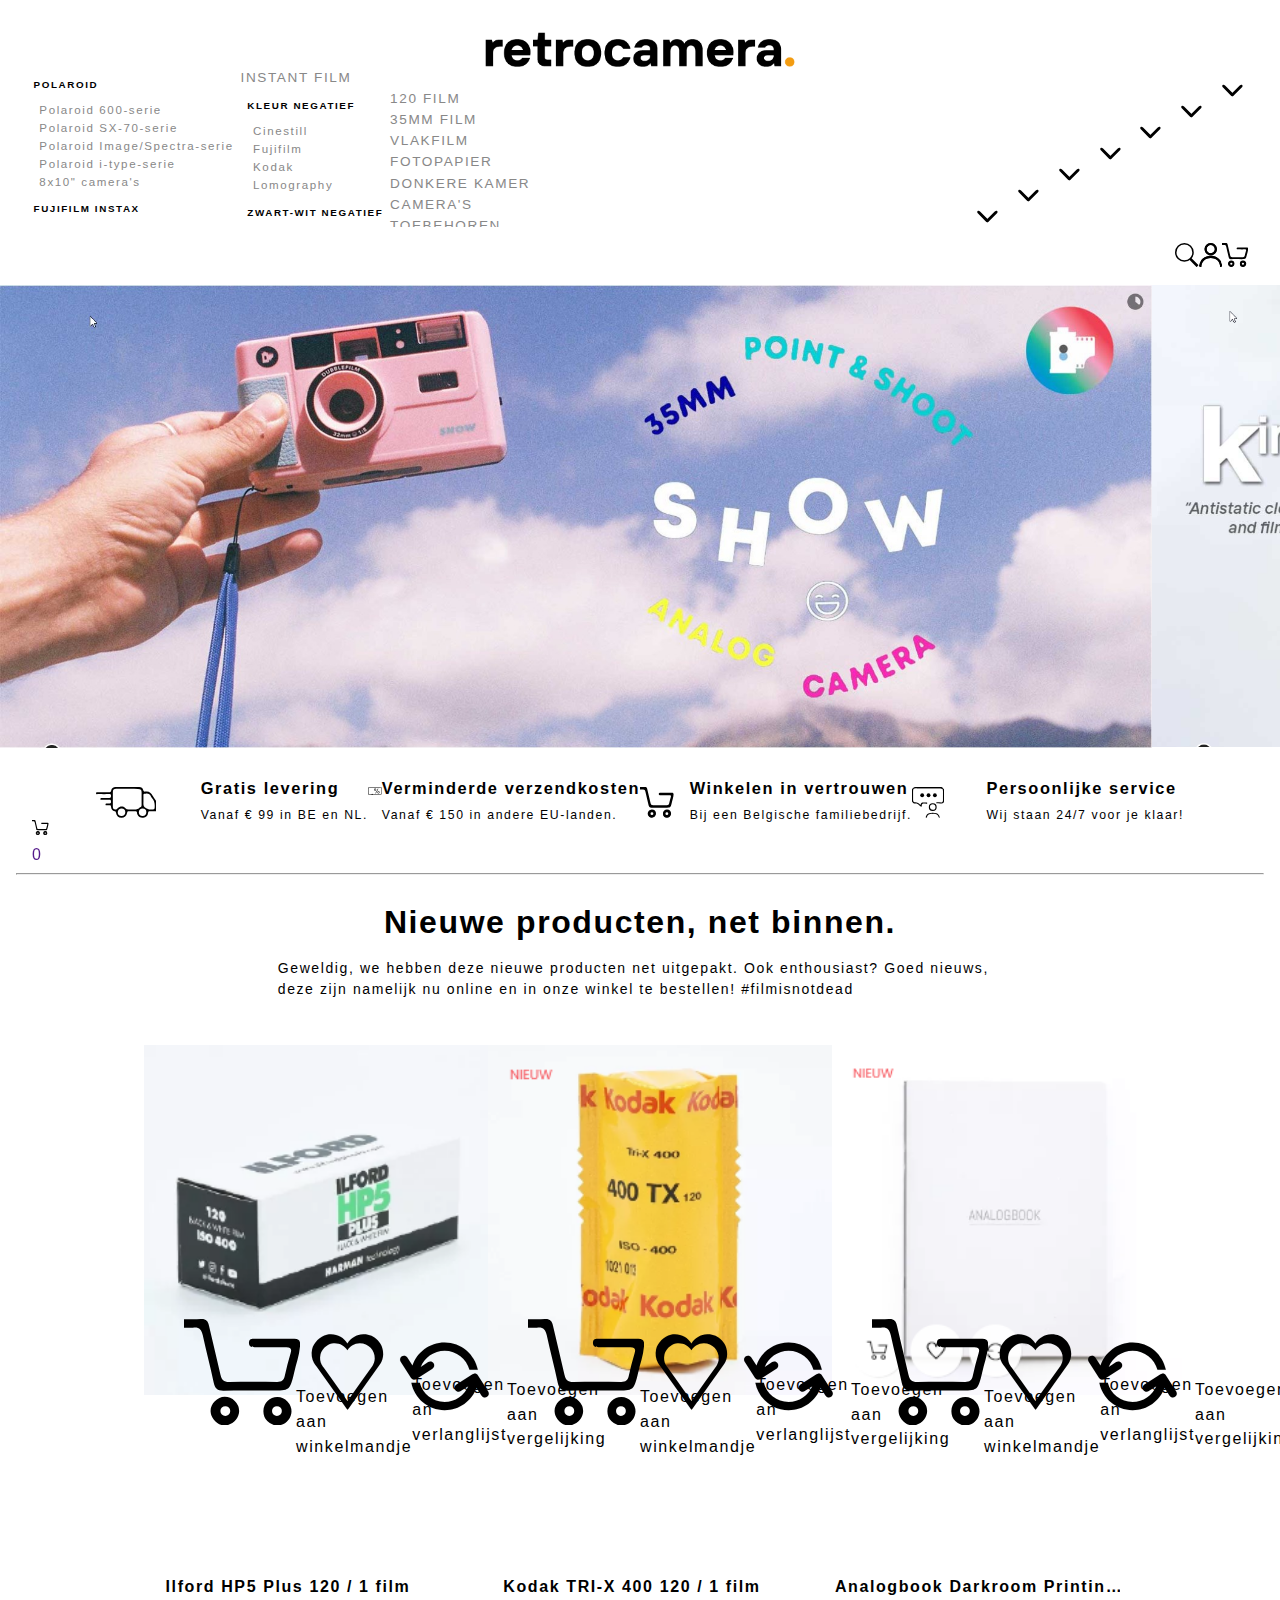
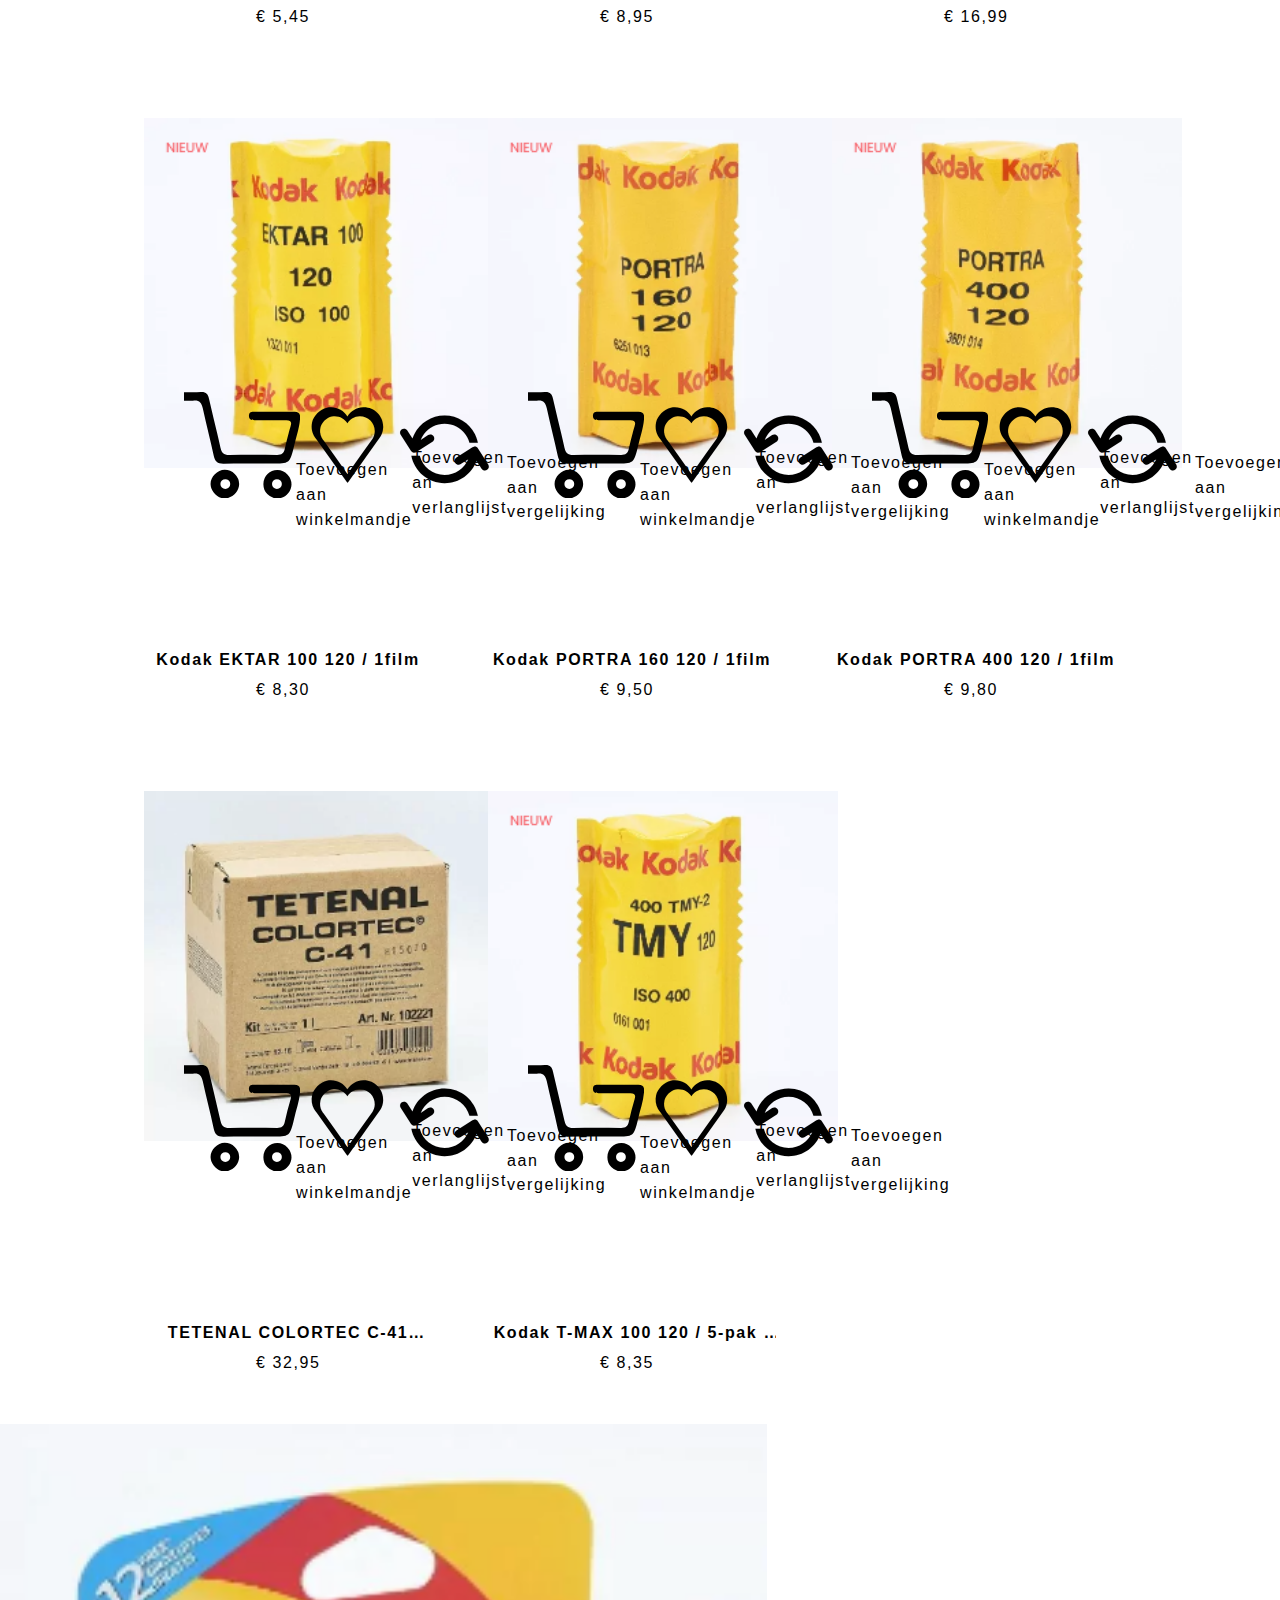
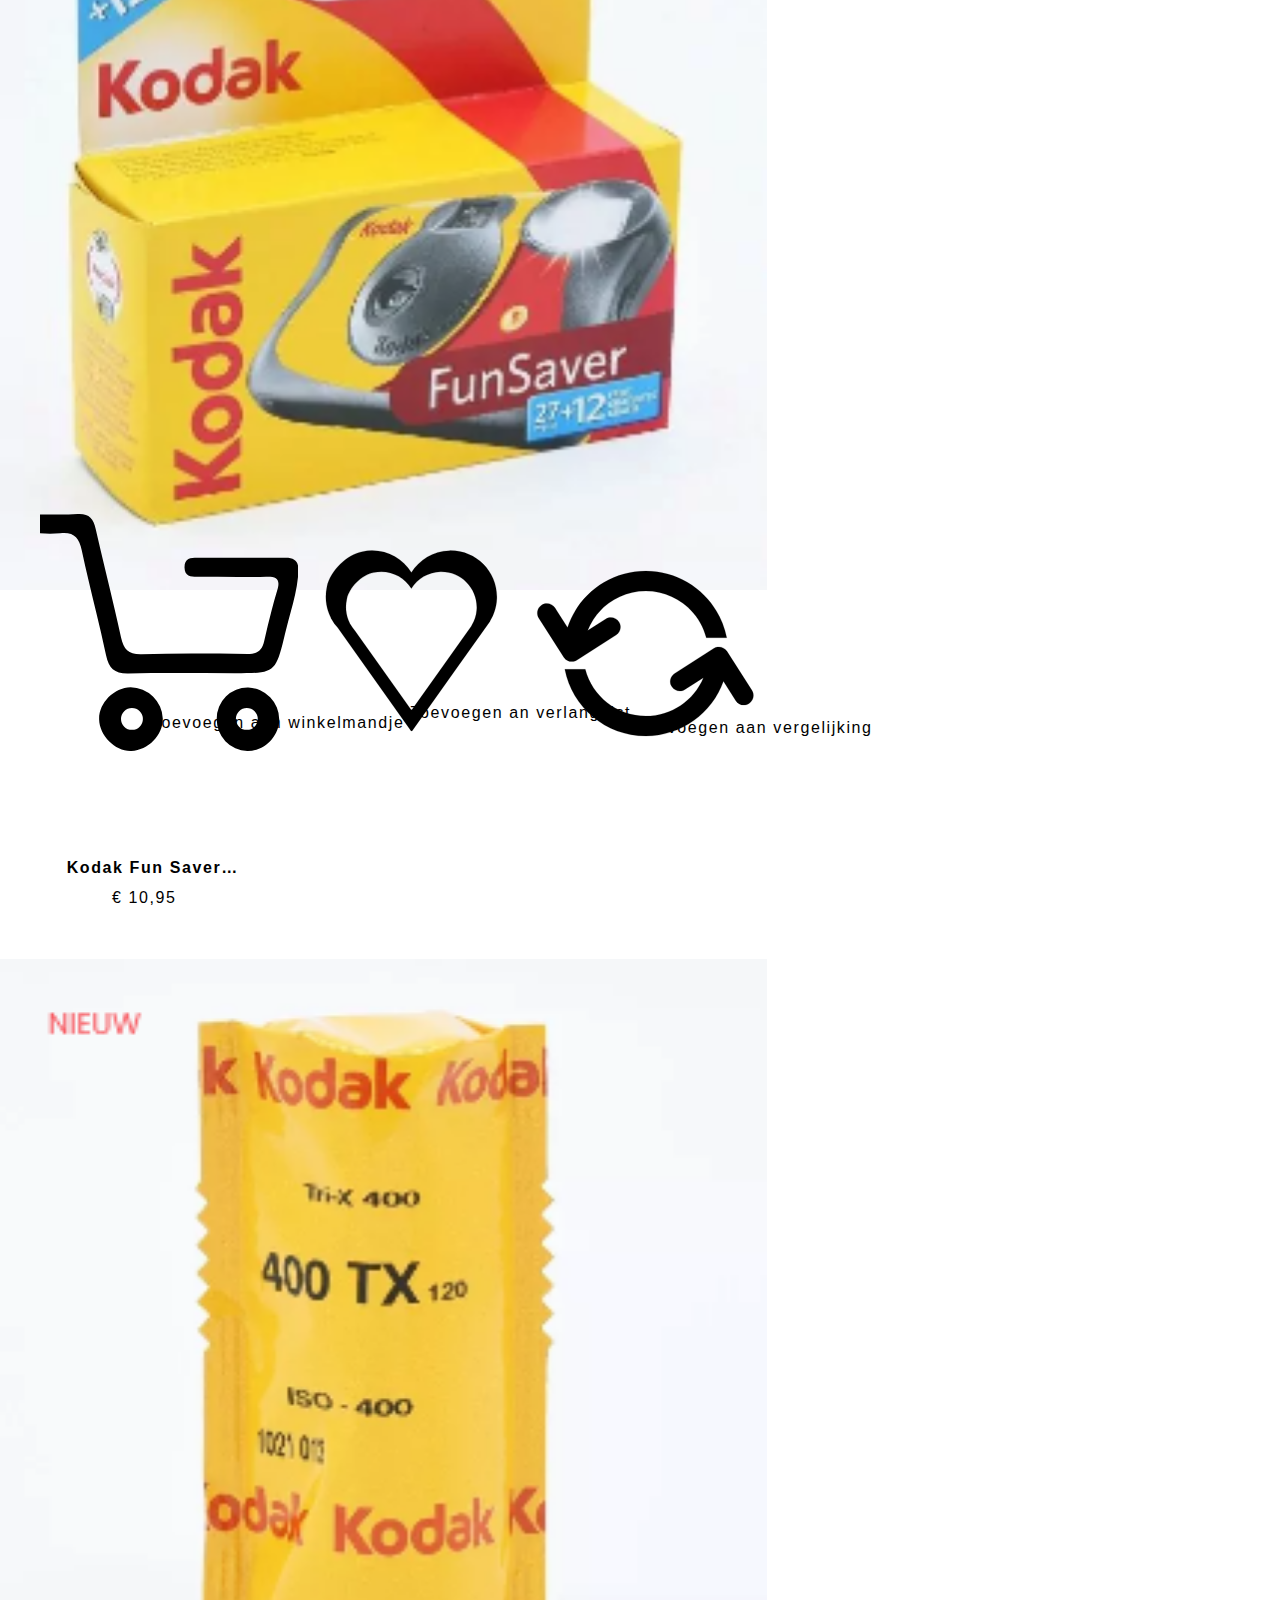
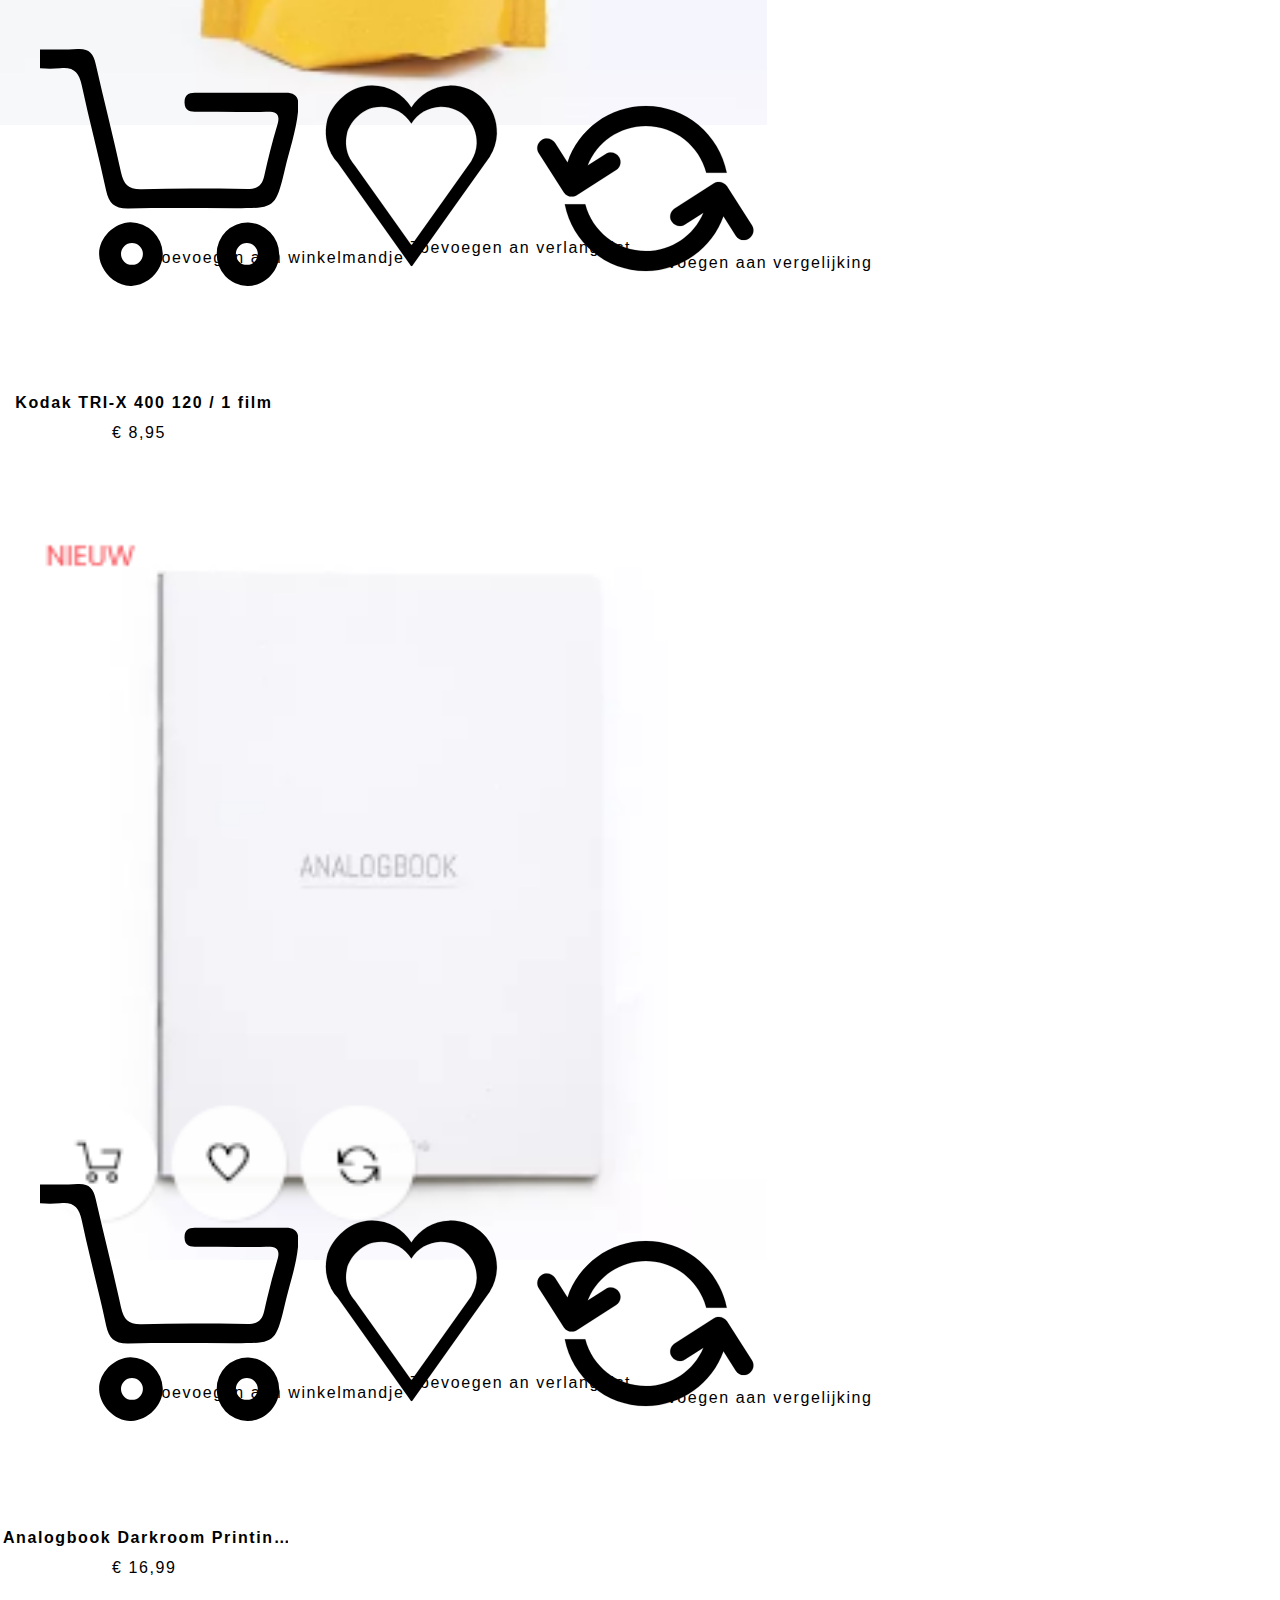
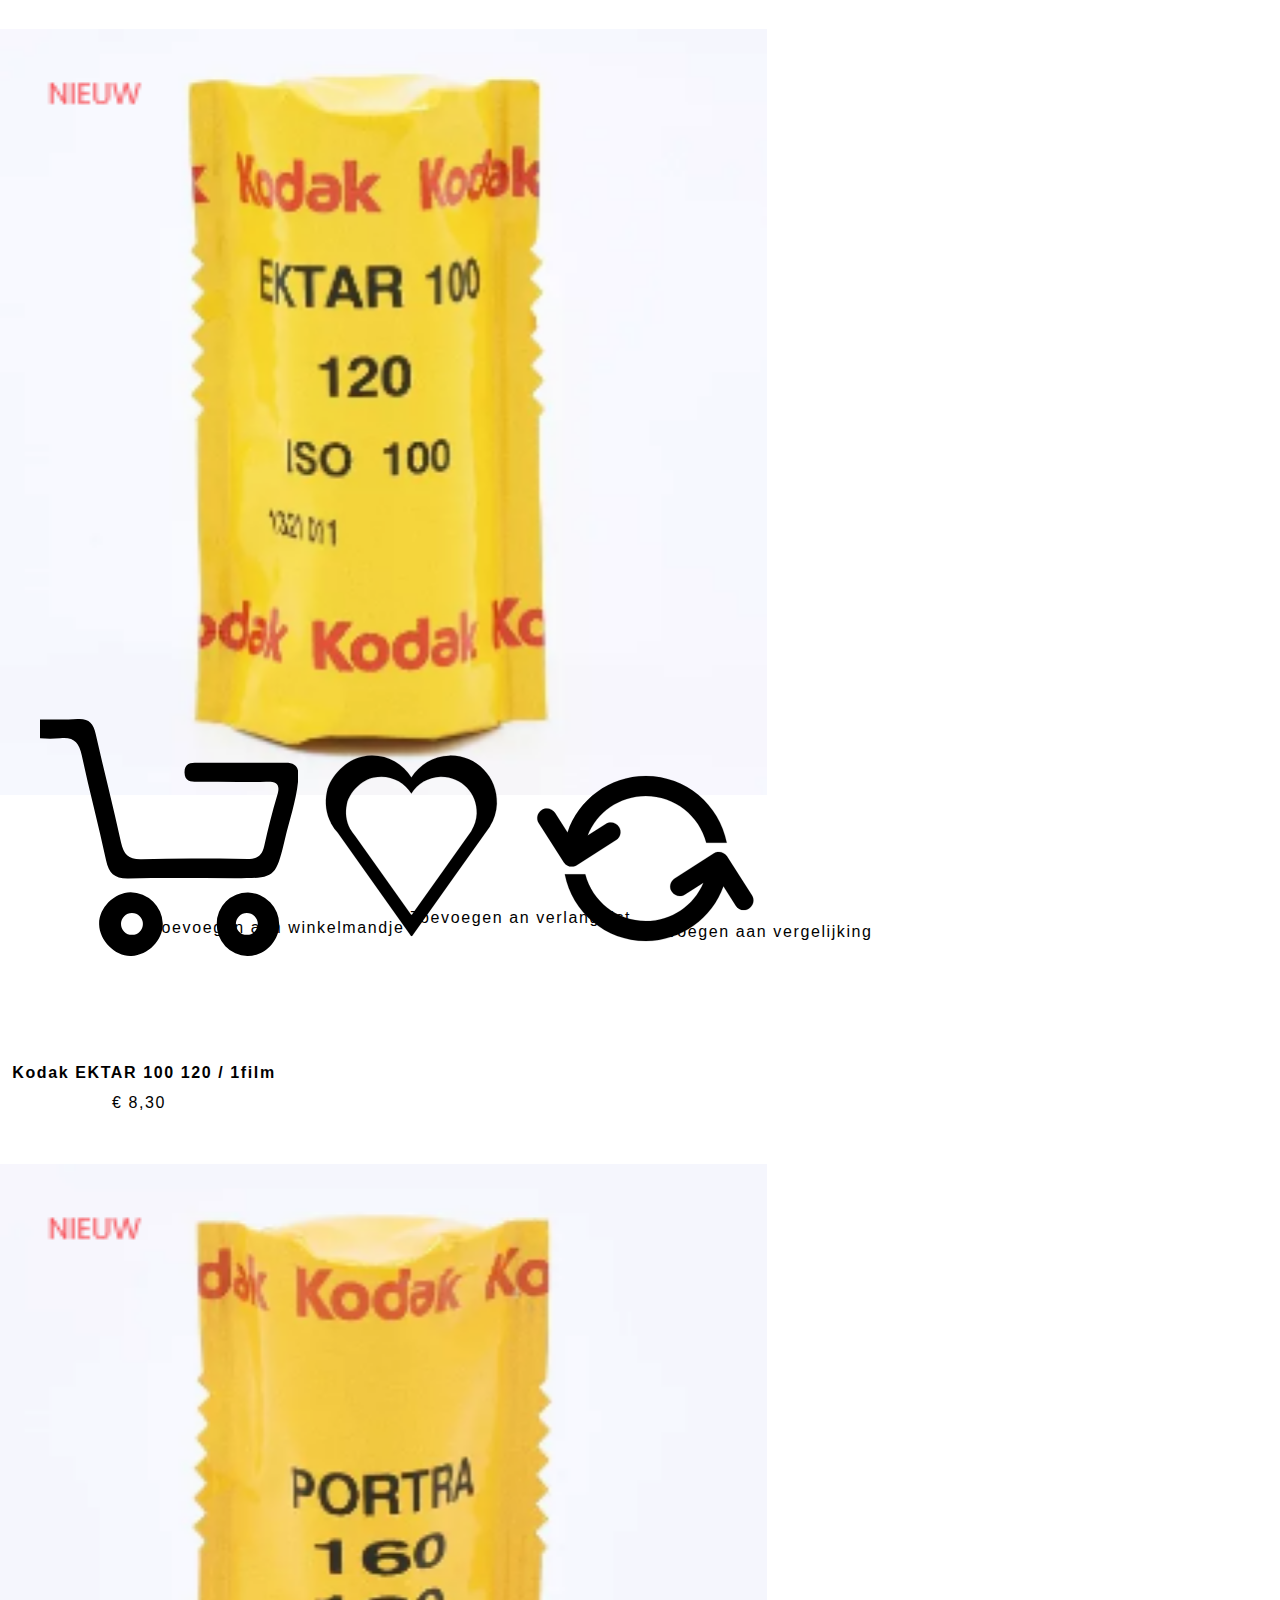
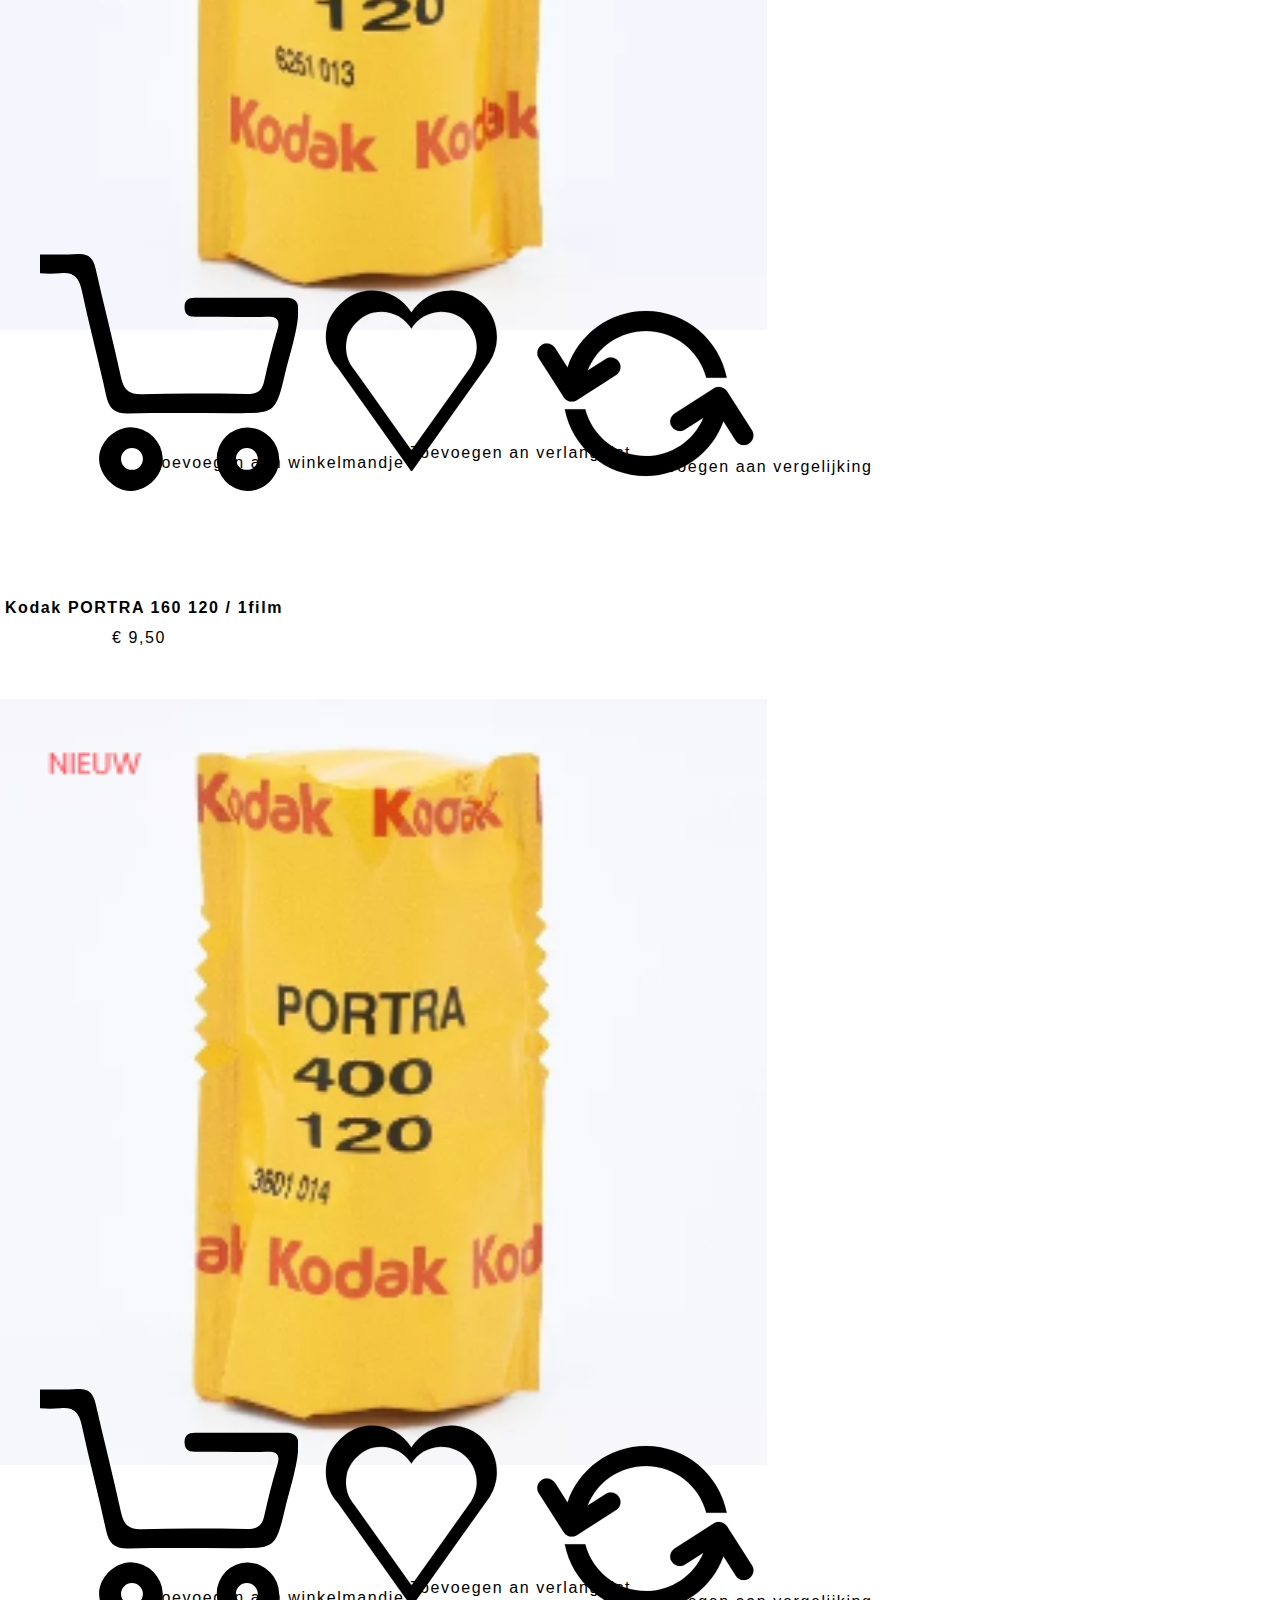
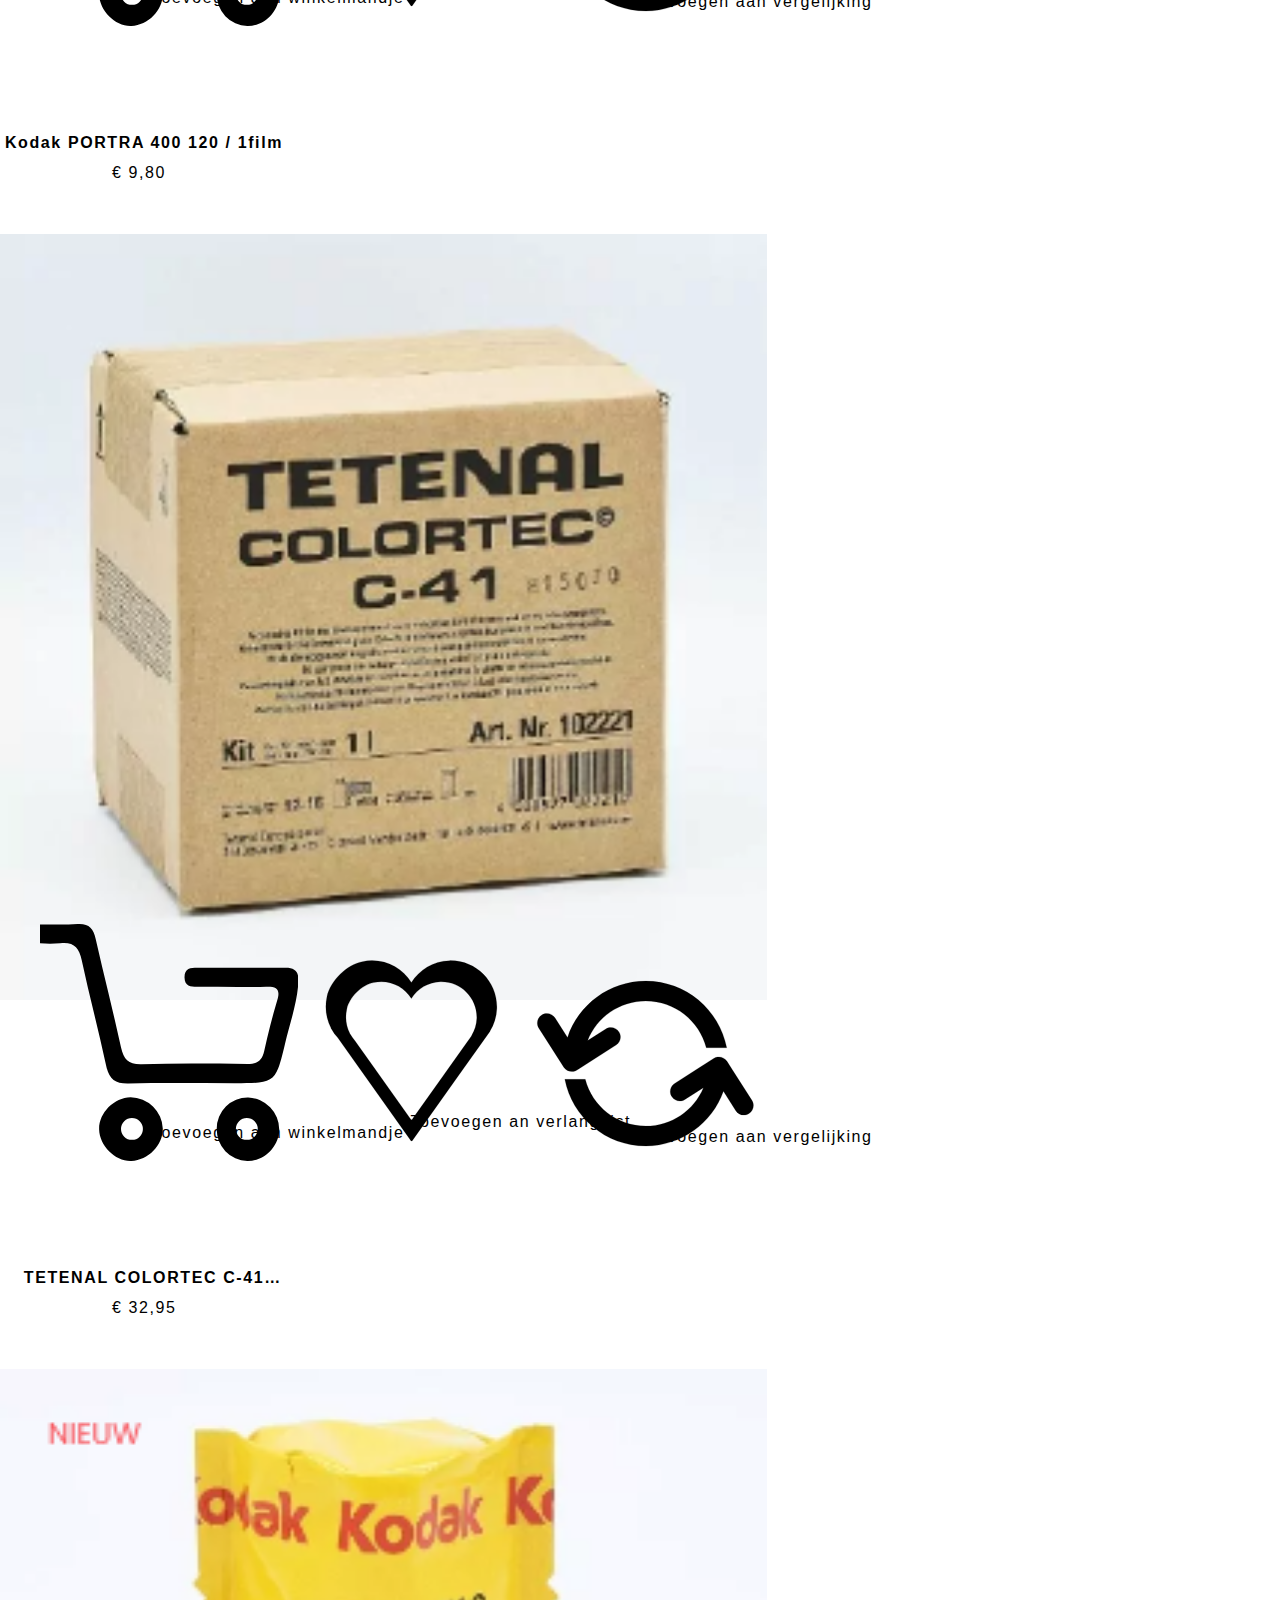
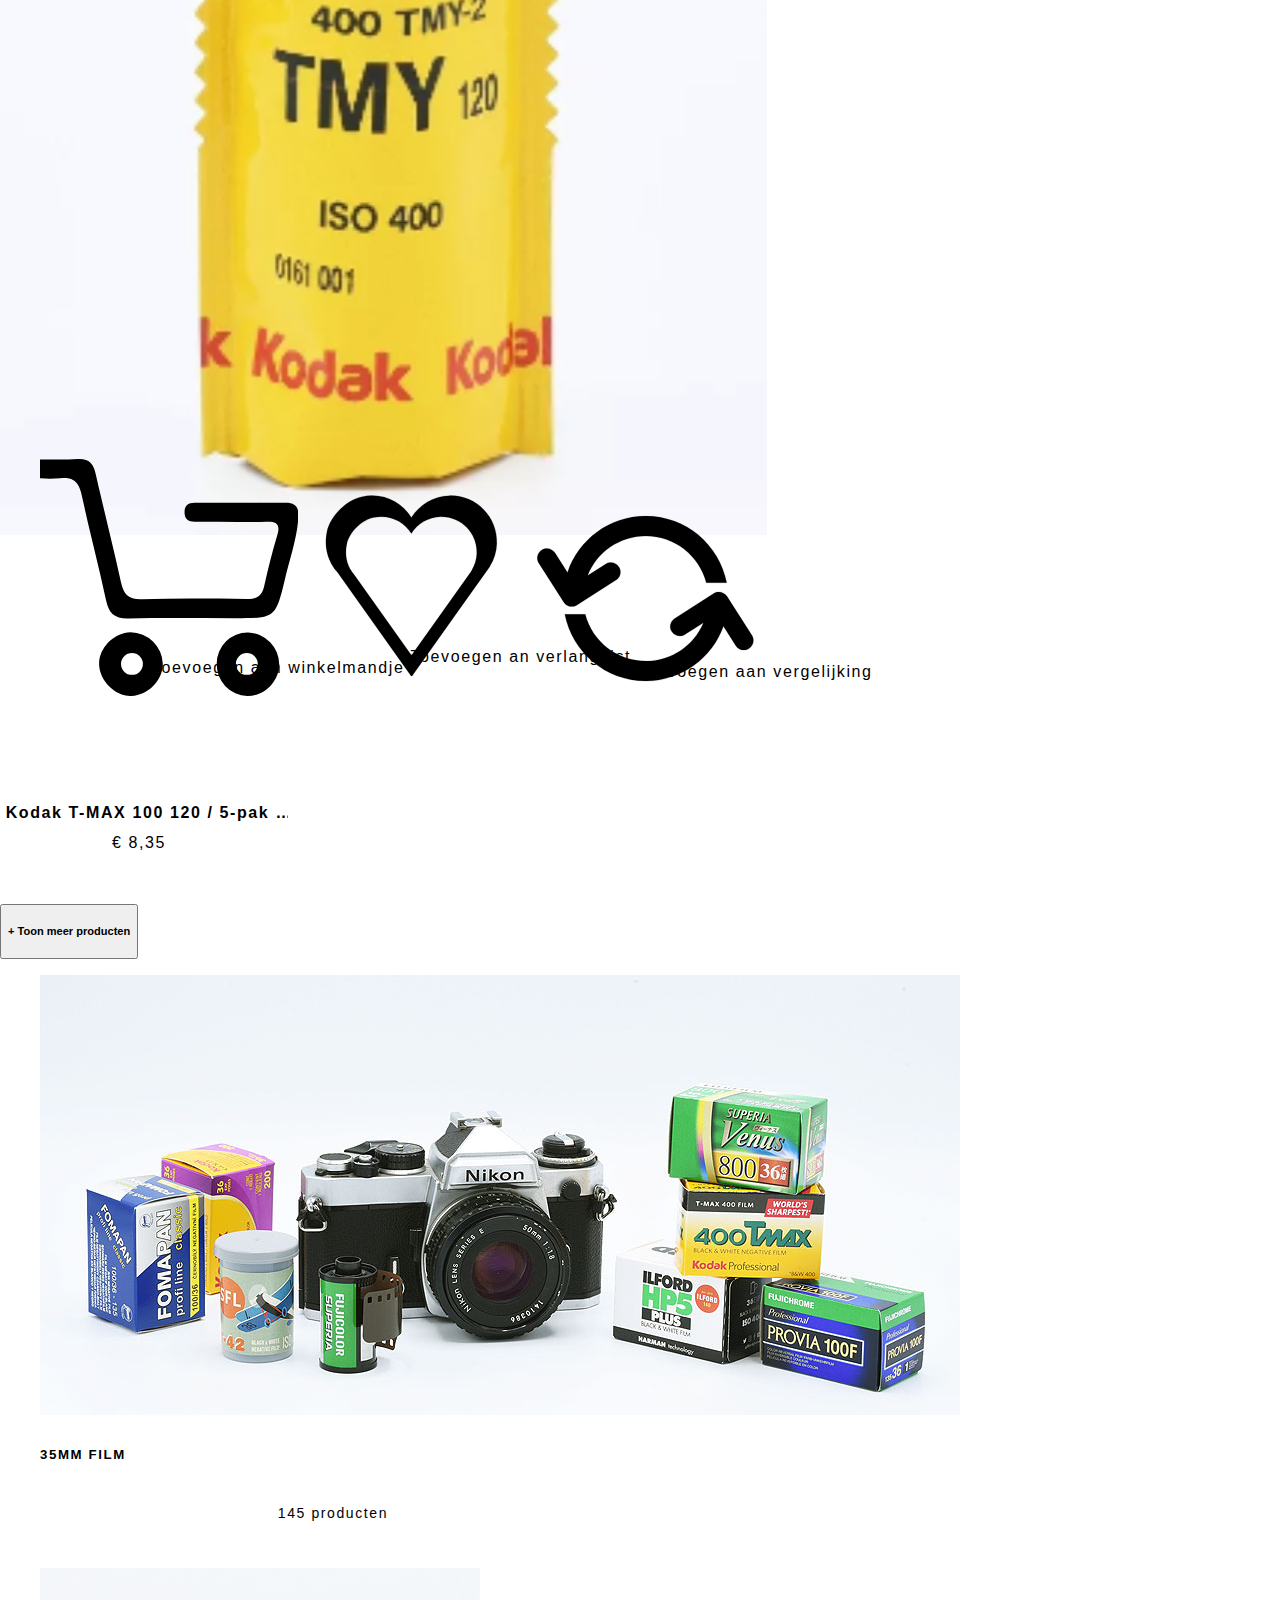
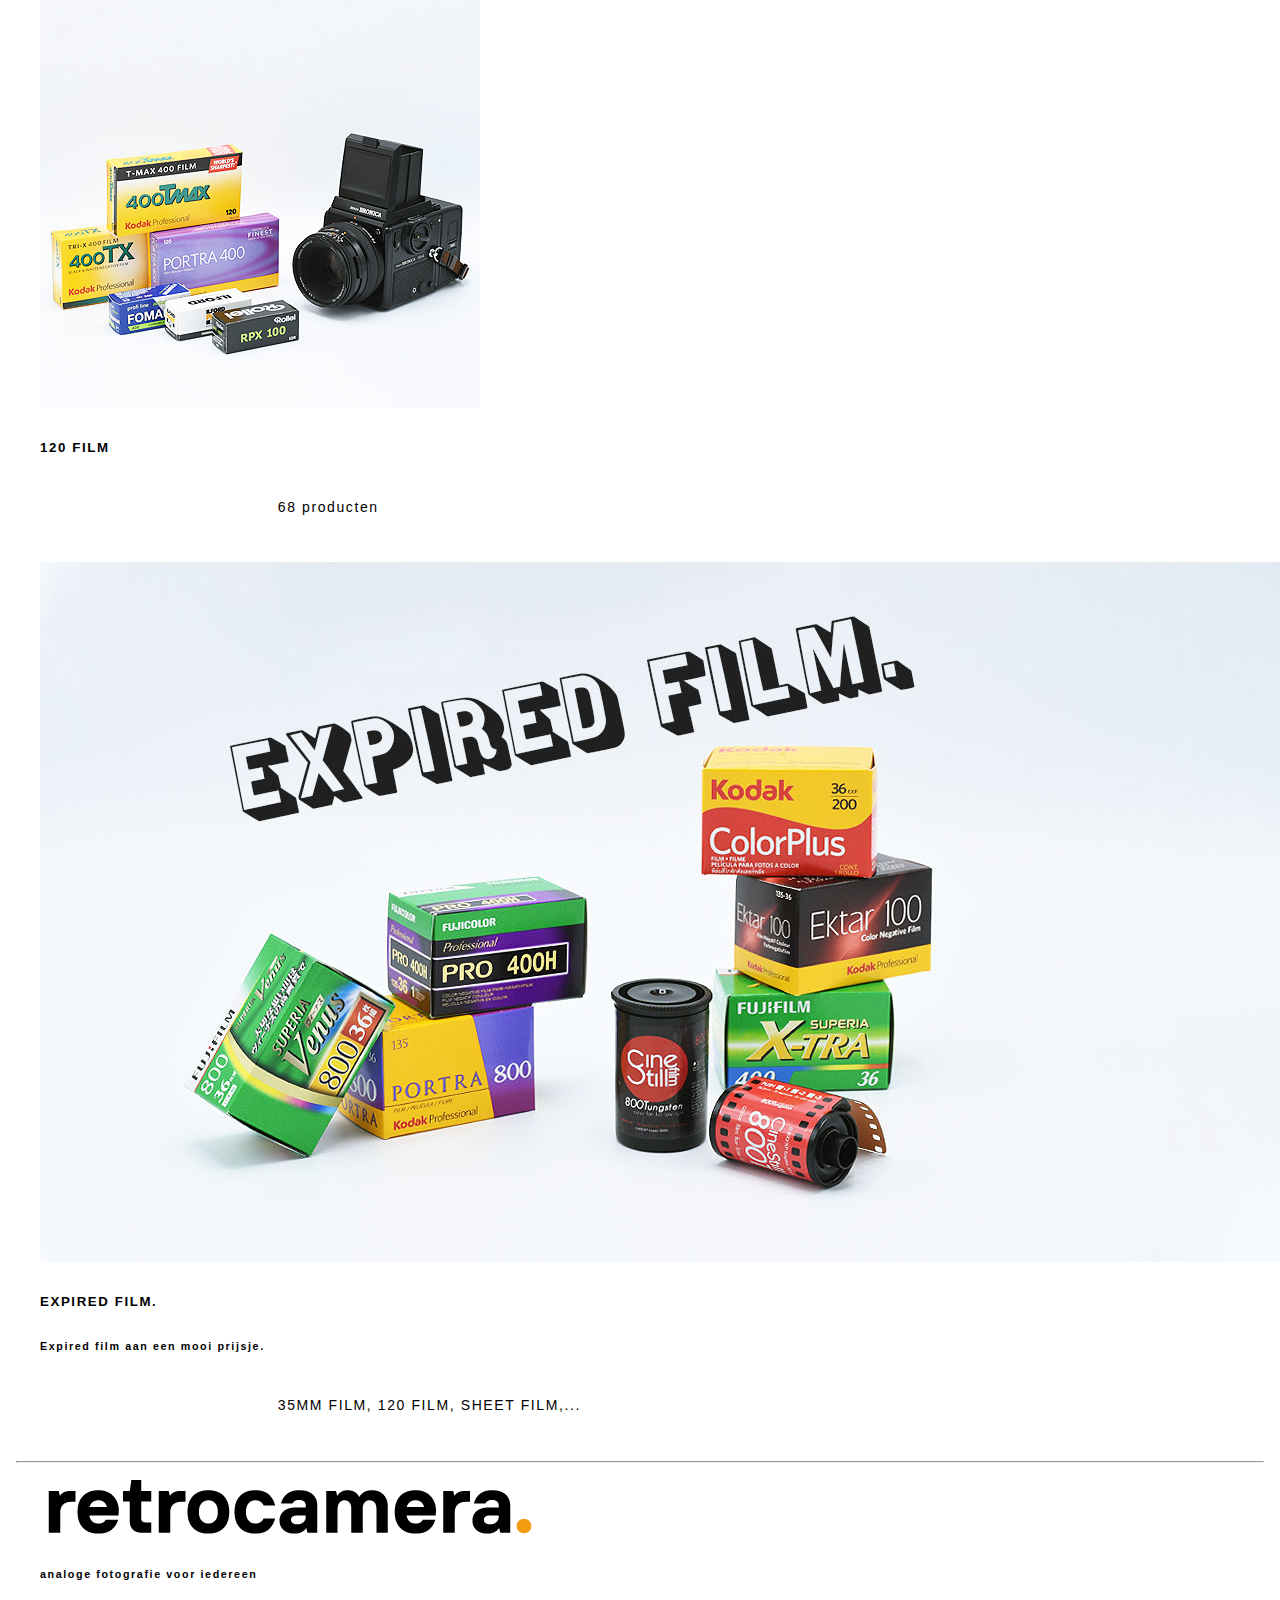
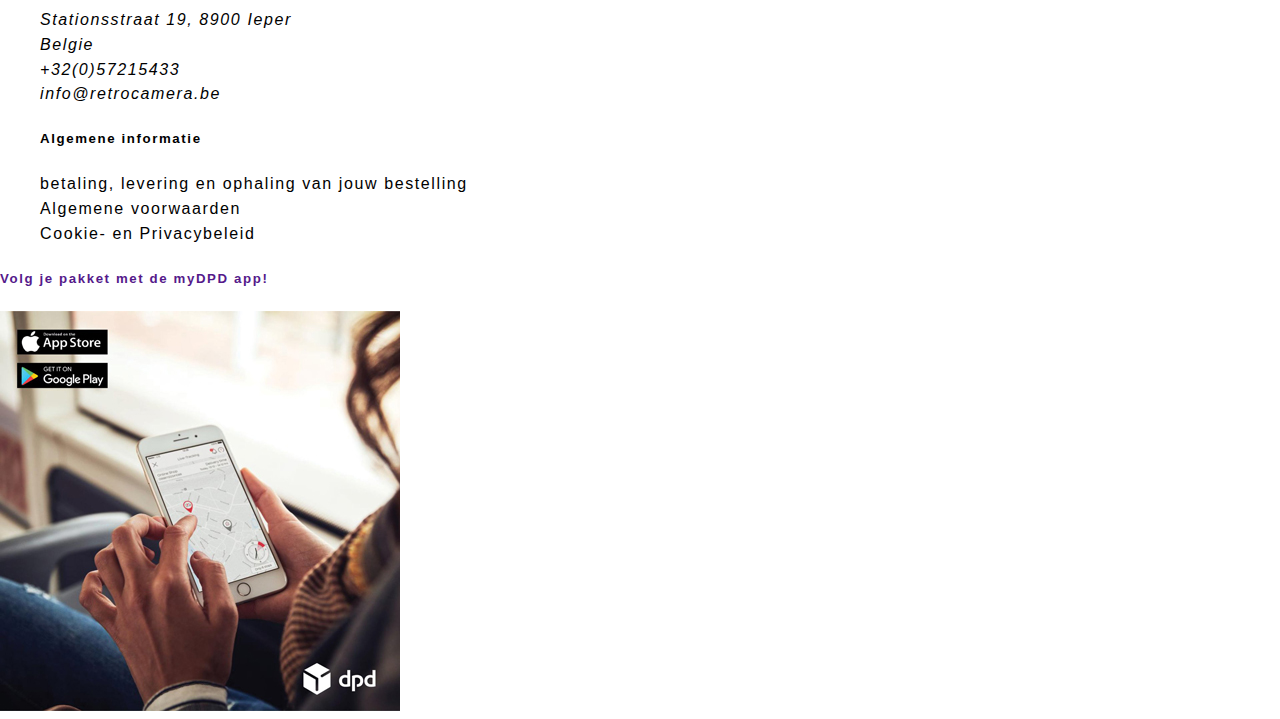
==== commit 07bc69ec: "Add files via upload" ====
--- a/index.html
+++ b/index.html
@@ -17,20 +17,29 @@
 			<img src="images/logoretrocamera.jpg" alt="Retro Camera">
 		</a>
 
-		<button type="menu"></button>
+		<button type="button"></button>
 
 		<nav>
-			<ul class="class">
+			<ul>
 				<!-- Instant camera's begin -->
 				<li>
-					<button type="menu">
+					<button type="button">
 						<img src="images/icons/close.svg" alt="">				
 					</button>
 				</li>
 				<li>
 					<a href="" title="">INSTANT FILM</a>
+						<svg xmlns="http://www.w3.org/2000/svg" width="1375" height="1375" viewBox="0 0 1375 1375">
+							<defs>
+							  <style>
+							  </style>
+							</defs>
+							<path  data-name="Rechthoek 1"  d="M15.782,288.367l19.7-19.692c32.049-32.045,102.252-13.807,156.8,40.735L716.66,833.721c54.549,54.543,72.789,124.735,40.74,156.78l-19.695,19.689c-32.049,32.05-102.252,13.81-156.8-40.731L56.523,445.147C1.973,390.605-16.267,320.412,15.782,288.367Z"/>
+							<path  data-name="Rechthoek 1"  d="M1339.52,268.774l19.69,19.684c32.03,32.033,13.8,102.2-40.72,156.718l-524.153,524.1c-54.525,54.522-124.7,72.752-156.731,40.722L617.92,990.312c-32.035-32.033-13.8-102.2,40.722-156.718l524.148-524.1C1237.32,254.972,1307.49,236.742,1339.52,268.774Z"/>
+						</svg>
+					<!-- </button> -->
 	
-					<ul class="content" >
+					<ul>
 						<li>
 							<h3>POLAROID</h3>
 						</li>
@@ -71,8 +80,17 @@
 				<!-- 120 film begin -->
 				<li>
 					<a href="" title="">120 FILM</a>
-
-					<ul class="content">
+					<svg id="pijlTwee" xmlns="http://www.w3.org/2000/svg" width="1375" height="1375" viewBox="0 0 1375 1375">
+						<defs>
+						  <style>
+						  </style>
+						</defs>
+						<path  data-name="Rechthoek 1"  d="M15.782,288.367l19.7-19.692c32.049-32.045,102.252-13.807,156.8,40.735L716.66,833.721c54.549,54.543,72.789,124.735,40.74,156.78l-19.695,19.689c-32.049,32.05-102.252,13.81-156.8-40.731L56.523,445.147C1.973,390.605-16.267,320.412,15.782,288.367Z"/>
+						<path  data-name="Rechthoek 1"  d="M1339.52,268.774l19.69,19.684c32.03,32.033,13.8,102.2-40.72,156.718l-524.153,524.1c-54.525,54.522-124.7,72.752-156.731,40.722L617.92,990.312c-32.035-32.033-13.8-102.2,40.722-156.718l524.148-524.1C1237.32,254.972,1307.49,236.742,1339.52,268.774Z"/>
+					</svg>
+
+
+					<ul id="lijstTwee">
 						<li>
 							<h3>KLEUR NEGATIEF</h3>
 						</li>
@@ -109,33 +127,92 @@
 				<!-- overige opties die leeg zijn -->
 				<li>
 					<a href="" title="">35MM FILM </a>
+					<svg xmlns="http://www.w3.org/2000/svg" width="1375" height="1375" viewBox="0 0 1375 1375">
+						<defs>
+						  <style>
+						  </style>
+						</defs>
+						<path  data-name="Rechthoek 1"  d="M15.782,288.367l19.7-19.692c32.049-32.045,102.252-13.807,156.8,40.735L716.66,833.721c54.549,54.543,72.789,124.735,40.74,156.78l-19.695,19.689c-32.049,32.05-102.252,13.81-156.8-40.731L56.523,445.147C1.973,390.605-16.267,320.412,15.782,288.367Z"/>
+						<path  data-name="Rechthoek 1"  d="M1339.52,268.774l19.69,19.684c32.03,32.033,13.8,102.2-40.72,156.718l-524.153,524.1c-54.525,54.522-124.7,72.752-156.731,40.722L617.92,990.312c-32.035-32.033-13.8-102.2,40.722-156.718l524.148-524.1C1237.32,254.972,1307.49,236.742,1339.52,268.774Z"/>
+					</svg>
 				</li>
 				<li>
 					<a href="" title="">VLAKFILM</a>
+					<svg xmlns="http://www.w3.org/2000/svg" width="1375" height="1375" viewBox="0 0 1375 1375">
+						<defs>
+						  <style>
+						  </style>
+						</defs>
+						<path  data-name="Rechthoek 1"  d="M15.782,288.367l19.7-19.692c32.049-32.045,102.252-13.807,156.8,40.735L716.66,833.721c54.549,54.543,72.789,124.735,40.74,156.78l-19.695,19.689c-32.049,32.05-102.252,13.81-156.8-40.731L56.523,445.147C1.973,390.605-16.267,320.412,15.782,288.367Z"/>
+						<path  data-name="Rechthoek 1"  d="M1339.52,268.774l19.69,19.684c32.03,32.033,13.8,102.2-40.72,156.718l-524.153,524.1c-54.525,54.522-124.7,72.752-156.731,40.722L617.92,990.312c-32.035-32.033-13.8-102.2,40.722-156.718l524.148-524.1C1237.32,254.972,1307.49,236.742,1339.52,268.774Z"/>
+					</svg>
 				</li>
 				<li>
 					<a href="" title="">FOTOPAPIER</a>
+					<svg xmlns="http://www.w3.org/2000/svg" width="1375" height="1375" viewBox="0 0 1375 1375">
+						<defs>
+						  <style>
+						  </style>
+						</defs>
+						<path  data-name="Rechthoek 1"  d="M15.782,288.367l19.7-19.692c32.049-32.045,102.252-13.807,156.8,40.735L716.66,833.721c54.549,54.543,72.789,124.735,40.74,156.78l-19.695,19.689c-32.049,32.05-102.252,13.81-156.8-40.731L56.523,445.147C1.973,390.605-16.267,320.412,15.782,288.367Z"/>
+						<path  data-name="Rechthoek 1"  d="M1339.52,268.774l19.69,19.684c32.03,32.033,13.8,102.2-40.72,156.718l-524.153,524.1c-54.525,54.522-124.7,72.752-156.731,40.722L617.92,990.312c-32.035-32.033-13.8-102.2,40.722-156.718l524.148-524.1C1237.32,254.972,1307.49,236.742,1339.52,268.774Z"/>
+					</svg>
 				</li>
 				<li>
 					<a href="" title="">DONKERE KAMER</a>
+					<svg xmlns="http://www.w3.org/2000/svg" width="1375" height="1375" viewBox="0 0 1375 1375">
+						<defs>
+						  <style>
+						  </style>
+						</defs>
+						<path  data-name="Rechthoek 1"  d="M15.782,288.367l19.7-19.692c32.049-32.045,102.252-13.807,156.8,40.735L716.66,833.721c54.549,54.543,72.789,124.735,40.74,156.78l-19.695,19.689c-32.049,32.05-102.252,13.81-156.8-40.731L56.523,445.147C1.973,390.605-16.267,320.412,15.782,288.367Z"/>
+						<path  data-name="Rechthoek 1"  d="M1339.52,268.774l19.69,19.684c32.03,32.033,13.8,102.2-40.72,156.718l-524.153,524.1c-54.525,54.522-124.7,72.752-156.731,40.722L617.92,990.312c-32.035-32.033-13.8-102.2,40.722-156.718l524.148-524.1C1237.32,254.972,1307.49,236.742,1339.52,268.774Z"/>
+					</svg>
 				</li>
 				<li>
 					<a href="" title="">CAMERA'S</a>
+					<svg xmlns="http://www.w3.org/2000/svg" width="1375" height="1375" viewBox="0 0 1375 1375">
+						<defs>
+						  <style>
+						  </style>
+						</defs>
+						<path  data-name="Rechthoek 1"  d="M15.782,288.367l19.7-19.692c32.049-32.045,102.252-13.807,156.8,40.735L716.66,833.721c54.549,54.543,72.789,124.735,40.74,156.78l-19.695,19.689c-32.049,32.05-102.252,13.81-156.8-40.731L56.523,445.147C1.973,390.605-16.267,320.412,15.782,288.367Z"/>
+						<path  data-name="Rechthoek 1"  d="M1339.52,268.774l19.69,19.684c32.03,32.033,13.8,102.2-40.72,156.718l-524.153,524.1c-54.525,54.522-124.7,72.752-156.731,40.722L617.92,990.312c-32.035-32.033-13.8-102.2,40.722-156.718l524.148-524.1C1237.32,254.972,1307.49,236.742,1339.52,268.774Z"/>
+					</svg>
 				</li>
 				<li>
 					<a href="" title="">TOEBEHOREN</a>
+					<svg xmlns="http://www.w3.org/2000/svg" width="1375" height="1375" viewBox="0 0 1375 1375">
+						<defs>
+						  <style>
+						  </style>
+						</defs>
+						<path  data-name="Rechthoek 1"  d="M15.782,288.367l19.7-19.692c32.049-32.045,102.252-13.807,156.8,40.735L716.66,833.721c54.549,54.543,72.789,124.735,40.74,156.78l-19.695,19.689c-32.049,32.05-102.252,13.81-156.8-40.731L56.523,445.147C1.973,390.605-16.267,320.412,15.782,288.367Z"/>
+						<path  data-name="Rechthoek 1"  d="M1339.52,268.774l19.69,19.684c32.03,32.033,13.8,102.2-40.72,156.718l-524.153,524.1c-54.525,54.522-124.7,72.752-156.731,40.722L617.92,990.312c-32.035-32.033-13.8-102.2,40.722-156.718l524.148-524.1C1237.32,254.972,1307.49,236.742,1339.52,268.774Z"/>
+					</svg>
 				</li>
 				<li>
 					<a href="" title="">RARITIES</a>
+					<svg xmlns="http://www.w3.org/2000/svg" width="1375" height="1375" viewBox="0 0 1375 1375">
+						<defs>
+						  <style>
+						  </style>
+						</defs>
+						<path  data-name="Rechthoek 1"  d="M15.782,288.367l19.7-19.692c32.049-32.045,102.252-13.807,156.8,40.735L716.66,833.721c54.549,54.543,72.789,124.735,40.74,156.78l-19.695,19.689c-32.049,32.05-102.252,13.81-156.8-40.731L56.523,445.147C1.973,390.605-16.267,320.412,15.782,288.367Z"/>
+						<path  data-name="Rechthoek 1"  d="M1339.52,268.774l19.69,19.684c32.03,32.033,13.8,102.2-40.72,156.718l-524.153,524.1c-54.525,54.522-124.7,72.752-156.731,40.722L617.92,990.312c-32.035-32.033-13.8-102.2,40.722-156.718l524.148-524.1C1237.32,254.972,1307.49,236.742,1339.52,268.774Z"/>
+					</svg>
 				</li>
 			</ul>
 		</nav>
-
+		<!-- einde overige opties die leeg zijn -->
+
+		<!-- 3 iconen shop, account en winkelwagen -->
 		<svg  data-name="Laag 1" xmlns="http://www.w3.org/2000/svg" viewBox="0 0 94.49 86.63"><defs><style>.cls-1{fill:#fff;}</style></defs><path d="M3.38,5.25c4.58,0,9.17.16,13.73-.13,4.1-.26,5.75,1.55,6.61,5.4,3,13.26,6.39,26.42,9.29,39.69,1,4.44,2.72,6.25,7.51,6.13,12.9-.33,25.82-.21,38.73-.06,3.57,0,5.34-1.2,6.11-4.74C86.73,45.31,88.3,39.11,90.12,33c1.22-4.11-.1-5.14-4.1-5-8.33.23-16.67.07-25,.05-2.32,0-4.73.08-4.8-3.36s2.2-3.59,4.61-3.6c10.78,0,21.57.06,32.36,0,3.69,0,4.87,1.69,4.67,5.15-.45,7.76-3.1,15-4.87,22.51-3.47,14.58-3.57,14.55-18.49,14.55-12.92,0-25.84-.2-38.74.1-5.09.12-7.19-1.75-8.23-6.65C24.8,43.87,21.38,31.21,18.66,18.4c-1-4.75-3.06-6.83-7.93-6.24a58.17,58.17,0,0,1-7.35,0Z" transform="translate(-3.38 -5.09)"/><path d="M36.51,68.44A11.88,11.88,0,0,1,48.27,79.87c.1,6-5.25,11.58-11.46,11.84C31.06,92,25.14,86.18,25,80.19S30.39,68.59,36.51,68.44Z" transform="translate(-3.38 -5.09)"/><path d="M90.86,80.27c-.11,6.21-5.62,11.6-11.69,11.46A11.49,11.49,0,0,1,68,79.93,11.29,11.29,0,0,1,79.5,68.53,11.84,11.84,0,0,1,90.86,80.27Z" transform="translate(-3.38 -5.09)"/><circle class="cls-1" cx="33.62" cy="74.91" r="7"/><circle class="cls-1" cx="75.62" cy="74.91" r="7"/></svg>
 
 		<svg  data-name="Laag 1" xmlns="http://www.w3.org/2000/svg" viewBox="0 0 94.34 97.36"><path d="M90.12,98.62c-1-16.41-8.32-28.92-24.37-33.73-15.44-4.62-30.55-3.38-42.67,9.33-6.5,6.83-9.22,15.09-9.1,24.4H10.74c-3.62-25.13,4-34.1,25.3-41.95,21.82-8.07,45.87,1.17,56.21,19.75,2.46,4.43,4,9.38,6,14.09Q100.4,100.8,90.12,98.62Z" transform="translate(-4.26 -1.64)"/><path d="M76.27,26.41A24.88,24.88,0,0,1,51.88,51.56C39,51.84,27,40,26.87,26.78,26.72,13.92,38.81,1.61,51.56,1.64A24.88,24.88,0,0,1,76.27,26.41Zm-8,0C68.26,17.67,60.38,10,51.49,10s-16.13,7.76-16,17A16.45,16.45,0,0,0,51.67,42.84C60.54,42.93,68.37,35.2,68.32,26.4Z" transform="translate(-4.26 -1.64)"/><path d="M90.45,98.62c-1.23-22-14.84-35.29-36.51-35.74-24.61-.51-38.5,11.59-41,35.74q-10.47,2.19-8.25-8.11c4.08-12.33,9.9-23.26,22.1-30C50,47.78,75.18,53.42,93.75,75.9c0,6.76-.25,13.54.11,20.28C94,99.52,92.07,98.5,90.45,98.62Z" transform="translate(-4.26 -1.64)"/><path d="M77.32,26.79C77.15,40,64.94,51.85,51.83,51.56A25.09,25.09,0,0,1,27,26.39,25.1,25.1,0,0,1,52.19,1.64C65.2,1.62,77.48,13.91,77.32,26.79ZM68.55,27C68.66,17.77,61.21,10,52.23,10S35.15,17.71,35.1,26.42s7.94,16.52,17,16.42C61,42.74,68.44,35.53,68.55,27Z" transform="translate(-4.26 -1.64)"/></svg>
 
 		<svg  data-name="Laag 1" xmlns="http://www.w3.org/2000/svg" viewBox="0 0 94.08 96.29"><defs><style>.cls-1{fill:none;stroke:#000;stroke-miterlimit:10;stroke-width:6px;}</style></defs><rect x="71.77" y="56.87" width="10.68" height="43.37" rx="0.89" transform="translate(-34.73 76.53) rotate(-45)"/><circle class="cls-1" cx="37.69" cy="37.69" r="34.69"/></svg>	
+		<!-- einde van 3 iconen -->
 	</header>
 
 	<main>
@@ -148,7 +225,7 @@
 		</section>
 		<!-- einde image slider -->
 
-		<!-- eerste 4 icons		 -->
+		<!--  4 icons		 -->
 		<section>
 			<figure>
 				<i>
@@ -164,8 +241,8 @@
 					<svg data-name="Laag 1" xmlns="http://www.w3.org/2000/svg" viewBox="0 0 99 56.87"><path d="M.7,27.37c2.64-5.25,6.89-7.24,12.81-7.2q37.13.25,74.26,0c5.13,0,9.11,1.53,11.93,5.8V71.24C97,75.39,93.19,77.06,88.14,77q-37.68-.21-75.37,0c-5.7,0-9.63-2.17-12.07-7.18Zm62.05,46v0c8.76,0,17.53.07,26.29,0,5.51-.07,7.66-2.31,7.68-7.66q.06-17,0-34.08c0-5.17-2.26-7.57-7.37-7.59-17.88-.06-35.77-.27-53.64.19-3.5.09-6.75.76-10.43,0-4.49-.92-9.31-.29-14-.19s-7,2.44-7,6.89q-.09,17.73,0,35.47c0,4.35,2.26,6.73,6.61,6.9,4.78.18,9.58.07,14.37.12,1.81,0,3.28-.29,3.36-2.54a1.6,1.6,0,0,1,1.8-1.69,1.54,1.54,0,0,1,1.7,1.42c.2,2.82,2.16,2.82,4.26,2.82C45.22,73.34,54,73.36,62.75,73.36Z" transform="translate(-0.7 -20.17)"/><path d="M55.74,67c-1.86-.37-2.45-1.35-1.58-3,1.08-2.05,2.23-4.06,3.33-6.1l13-24.2c.22-.4.43-.81.66-1.22.62-1.1,1.35-1.93,2.78-1.15s.88,1.93.34,3Q68.88,44.44,63.47,54.55c-1.86,3.47-3.71,7-5.61,10.4C57.37,65.83,56.91,66.83,55.74,67Z" transform="translate(-0.7 -20.17)"/><path d="M59.81,39.11a7.72,7.72,0,0,1-7.31,7.83,7.89,7.89,0,0,1-8.25-7.69,8,8,0,0,1,7.58-7.69A7.77,7.77,0,0,1,59.81,39.11Zm-3.73.13c-.21-2.39-1.57-3.92-4-3.9a3.78,3.78,0,0,0-3.89,4.09A3.57,3.57,0,0,0,52,43.17C54.56,43.22,55.77,41.71,56.08,39.24Z" transform="translate(-0.7 -20.17)"/><path d="M68.72,58.86a7.77,7.77,0,0,1,15.53-.43,8,8,0,0,1-7.6,8A7.79,7.79,0,0,1,68.72,58.86Zm3.7-.07c.29,2.47,1.74,3.84,4.17,3.79a3.63,3.63,0,0,0,3.84-4,3.69,3.69,0,0,0-4.13-3.78C73.78,54.8,72.58,56.37,72.42,58.79Z" transform="translate(-0.7 -20.17)"/></svg>					
 				</i>
 				<figcaption>
-					<h3>Gratis levering</h3>
-					<p>Vanaf € 99 in BE en NL.</p>
+					<h3>Verminderde verzendkosten</h3>
+					<p>Vanaf € 150 in andere EU-landen.</p>
 				</figcaption>
 			</figure>
 			<figure>
@@ -173,8 +250,8 @@
 					<svg data-name="Laag 1" xmlns="http://www.w3.org/2000/svg" viewBox="0 0 94.49 86.63"><defs><style>.cls-1{fill:#fff;}</style></defs><path d="M3.38,5.25c4.58,0,9.17.16,13.73-.13,4.1-.26,5.75,1.55,6.61,5.4,3,13.26,6.39,26.42,9.29,39.69,1,4.44,2.72,6.25,7.51,6.13,12.9-.33,25.82-.21,38.73-.06,3.57,0,5.34-1.2,6.11-4.74C86.73,45.31,88.3,39.11,90.12,33c1.22-4.11-.1-5.14-4.1-5-8.33.23-16.67.07-25,.05-2.32,0-4.73.08-4.8-3.36s2.2-3.59,4.61-3.6c10.78,0,21.57.06,32.36,0,3.69,0,4.87,1.69,4.67,5.15-.45,7.76-3.1,15-4.87,22.51-3.47,14.58-3.57,14.55-18.49,14.55-12.92,0-25.84-.2-38.74.1-5.09.12-7.19-1.75-8.23-6.65C24.8,43.87,21.38,31.21,18.66,18.4c-1-4.75-3.06-6.83-7.93-6.24a58.17,58.17,0,0,1-7.35,0Z" transform="translate(-3.38 -5.09)"/><path d="M36.51,68.44A11.88,11.88,0,0,1,48.27,79.87c.1,6-5.25,11.58-11.46,11.84C31.06,92,25.14,86.18,25,80.19S30.39,68.59,36.51,68.44Z" transform="translate(-3.38 -5.09)"/><path d="M90.86,80.27c-.11,6.21-5.62,11.6-11.69,11.46A11.49,11.49,0,0,1,68,79.93,11.29,11.29,0,0,1,79.5,68.53,11.84,11.84,0,0,1,90.86,80.27Z" transform="translate(-3.38 -5.09)"/><circle class="cls-1" cx="33.62" cy="74.91" r="7"/><circle class="cls-1" cx="75.62" cy="74.91" r="7"/></svg>
 				</i>
 				<figcaption>
-					<h3>Gratis levering</h3>
-					<p>Vanaf € 99 in BE en NL.</p>
+					<h3>Winkelen in vertrouwen</h3>
+					<p>Bij een Belgische familiebedrijf.</p>
 				</figcaption>
 			</figure>
 			<figure>
@@ -182,52 +259,12 @@
 					<svg data-name="Laag 1" xmlns="http://www.w3.org/2000/svg" viewBox="0 0 97.95 94.23"><path d="M1.05,9.5C4,4.49,8.39,2.84,14.12,2.88c23.61.19,47.22.1,70.83.06,3.45,0,6.8.2,9.74,2.26V9.5c-2.18-2.47-5-3.17-8.19-3.16-24.53,0-49,0-73.58,0-6.8,0-8.49,1.79-8.53,8.7-.06,9.3,0,18.61,0,27.92,0,3.61,1.32,7.17,5.09,6.94,7.32-.44,12.62,2.63,17.14,8.15,2.92-7.77,2.93-7.91,12.63-7.69,3,.07,8.74-1.28,8.56,1.23-.29,4.08-5.55,2.15-8.54,2-5.3-.21-8.61.69-8.4,7,.11,3.26-2,3.34-4.21,1.46A32.75,32.75,0,0,1,23,59c-3.24-3.71-7-5.73-12.17-5.32-4.64.36-7.45-2.9-9.77-6.5Z" transform="translate(-1.05 -2.88)"/><path d="M65,52.41A12,12,0,0,1,76.54,64.78a12,12,0,1,1-24-.88A12,12,0,0,1,65,52.41Zm8,11.85c0-4.92-3.36-8.34-8.36-8.39s-8.52,3.31-8.57,8.19,3.33,8.6,8.11,8.78A8.27,8.27,0,0,0,73,64.26Z" transform="translate(-1.05 -2.88)"/><path d="M64.85,85.23c-8.61-.92-15.52,1-18.5,10.07-.34,1-.84,2.19-2.21,1.7S43,95.28,43.3,94.25c1.42-5.38,4.69-9.45,9.94-11.11a36.22,36.22,0,0,1,22.69.06c5.21,1.73,8.39,5.91,9.83,11.25.28,1,.32,2.28-1.08,2.6-1.06.24-1.56-.65-1.84-1.53C79.94,86.52,73.22,84.23,64.85,85.23Z" transform="translate(-1.05 -2.88)"/><path d="M75.32,52.56c7.54,0,21.53,3.22,23.68-4.92V10C96.2,5,92,3.3,86.54,3.35,64,3.53,41.49,3.44,19,3.41c-3.29,0-5.41-1.35-8.22.71,0,1.44,1.08.72,1.08,2.15,2.08-2.47,2.59.52,5.67.53,23.39,0,46.79,0,70.19,0,6.49,0,8.1,1.78,8.14,8.69.06,9.31,0,18.62,0,27.92,0,3.62-1.26,7.17-4.86,6.94-7-.44-11.34-1.07-15.27-.46" transform="translate(-1.05 -2.88)"/><circle cx="31.15" cy="25.31" r="5.84"/><circle cx="50.62" cy="25.31" r="5.84"/><circle cx="70.09" cy="25.31" r="5.84"/></svg>					
 				</i>
 				<figcaption>
-					<h3>Gratis levering</h3>
-					<p>Vanaf € 99 in BE en NL.</p>
+					<h3>Persoonlijke service</h3>
+					<p>Wij staan 24/7 voor je klaar!</p>
 				</figcaption>
 			</figure>
-
-
-			<!-- <ul>
-				<li>
-					<i>
-						<svg data-name="Laag 1" xmlns="http://www.w3.org/2000/svg" viewBox="0 0 95.32 48.91"><path d="M98.56,63.08c-3.16.05-6.33.21-9.48.09-2-.07-2.87.48-3.14,2.67a8.69,8.69,0,0,1-7.74,7.59,9.16,9.16,0,0,1-9.14-5.1,4.22,4.22,0,0,1-.61-1.83c.21-3-1.44-3.47-4-3.32-3.06.17-6.14.09-9.2,0-1.59,0-2.23.55-2.56,2.17-1,5.17-4.65,8.29-9.09,8.15-4.67-.15-7.81-3.11-8.76-8.47A2.07,2.07,0,0,0,33,63.13c-3.71-.9-5.61-3-5.86-6.8-.14-2.13-1-2.72-2.94-2.6-1.48.09-3,0-4.46,0-.84,0-1.44-.41-1.46-1.34S18.87,51,19.68,51c1.67-.08,3.34-.14,5-.1,2.4.06,2.32-1.54,2.35-3.19s-.21-2.9-2.37-2.85c-3.62.1-7.26.11-10.88,0-1.29,0-3.59.93-3.59-1.29S12.58,42.05,14,42c3.43-.13,6.88-.13,10.32,0,2.33.07,2.75-1.1,2.78-3.1s-.54-3-2.83-3c-5.76.12-11.53.1-17.3,0-1.34,0-3.73,1-3.7-1.49C3.26,32.22,5.52,33,6.83,33c5.68-.1,11.35-.09,17,0,1.9,0,3-.32,3.42-2.56.68-3.7,3.36-5.76,7.15-5.78q18.42-.11,36.83,0a6.89,6.89,0,0,1,7.09,5.21c.51,1.76,1.52,2.32,3,2,5.9-1.15,9.34,1.69,11.91,6.63a78.05,78.05,0,0,0,5.28,7.85ZM52.9,27.55c-5.85,0-11.7,0-17.55,0C31.42,27.59,30,29,30,33c0,7.32,0,14.63,0,22,0,2.18.38,4.14,2.6,5.07s3.61-.24,5.11-1.73c3.41-3.35,8.56-3.64,11.78-.34a7.62,7.62,0,0,0,6.67,2.41c1.29-.1,2.6,0,3.9,0,4.63,0,9.56,1,13-3.49a.48.48,0,0,1,.24-.14c1.94-.58,2.39-2,2.37-3.85-.08-6.57,0-13.15,0-19.73,0-4.27-1.32-5.54-5.73-5.56C64.23,27.53,58.57,27.55,52.9,27.55ZM78.61,45.64h0v2.51c0,4-.87,7.88,4.38,10.07,2.16.9,4,2.28,6.48,2.12a38.86,38.86,0,0,1,4.18,0c1.85.07,2.6-.68,2.74-2.59.43-5.8,0-11.28-4.33-15.77a8,8,0,0,1-1.55-2.3C88.85,35.9,86,34.54,82,35.21a4.57,4.57,0,0,1-1.11,0c-1.65-.07-2.35.71-2.32,2.35C78.65,40.27,78.61,43,78.61,45.64ZM37.81,64.58a6.08,6.08,0,0,0,6,6.1,6.45,6.45,0,0,0,6-6.14,6,6,0,0,0-5.91-5.83A5.86,5.86,0,0,0,37.81,64.58Zm33.47.21a6,6,0,0,0,6.11,5.89,6.33,6.33,0,0,0,5.81-6,6,6,0,0,0-6.07-5.94A5.82,5.82,0,0,0,71.28,64.79Z" transform="translate(-3.24 -24.61)"/></svg>					
-					</i>
-					<div>
-						<h3>Gratis levering</h3>
-						<p>Vanaf € 99 in BE en NL. </p>
-					</div>
-				</li>
-				<li>
-					<i>
-						<svg data-name="Laag 1" xmlns="http://www.w3.org/2000/svg" viewBox="0 0 99 56.87"><path d="M.7,27.37c2.64-5.25,6.89-7.24,12.81-7.2q37.13.25,74.26,0c5.13,0,9.11,1.53,11.93,5.8V71.24C97,75.39,93.19,77.06,88.14,77q-37.68-.21-75.37,0c-5.7,0-9.63-2.17-12.07-7.18Zm62.05,46v0c8.76,0,17.53.07,26.29,0,5.51-.07,7.66-2.31,7.68-7.66q.06-17,0-34.08c0-5.17-2.26-7.57-7.37-7.59-17.88-.06-35.77-.27-53.64.19-3.5.09-6.75.76-10.43,0-4.49-.92-9.31-.29-14-.19s-7,2.44-7,6.89q-.09,17.73,0,35.47c0,4.35,2.26,6.73,6.61,6.9,4.78.18,9.58.07,14.37.12,1.81,0,3.28-.29,3.36-2.54a1.6,1.6,0,0,1,1.8-1.69,1.54,1.54,0,0,1,1.7,1.42c.2,2.82,2.16,2.82,4.26,2.82C45.22,73.34,54,73.36,62.75,73.36Z" transform="translate(-0.7 -20.17)"/><path d="M55.74,67c-1.86-.37-2.45-1.35-1.58-3,1.08-2.05,2.23-4.06,3.33-6.1l13-24.2c.22-.4.43-.81.66-1.22.62-1.1,1.35-1.93,2.78-1.15s.88,1.93.34,3Q68.88,44.44,63.47,54.55c-1.86,3.47-3.71,7-5.61,10.4C57.37,65.83,56.91,66.83,55.74,67Z" transform="translate(-0.7 -20.17)"/><path d="M59.81,39.11a7.72,7.72,0,0,1-7.31,7.83,7.89,7.89,0,0,1-8.25-7.69,8,8,0,0,1,7.58-7.69A7.77,7.77,0,0,1,59.81,39.11Zm-3.73.13c-.21-2.39-1.57-3.92-4-3.9a3.78,3.78,0,0,0-3.89,4.09A3.57,3.57,0,0,0,52,43.17C54.56,43.22,55.77,41.71,56.08,39.24Z" transform="translate(-0.7 -20.17)"/><path d="M68.72,58.86a7.77,7.77,0,0,1,15.53-.43,8,8,0,0,1-7.6,8A7.79,7.79,0,0,1,68.72,58.86Zm3.7-.07c.29,2.47,1.74,3.84,4.17,3.79a3.63,3.63,0,0,0,3.84-4,3.69,3.69,0,0,0-4.13-3.78C73.78,54.8,72.58,56.37,72.42,58.79Z" transform="translate(-0.7 -20.17)"/></svg>					
-					</i>
-					<div>
-						<h3>Verminderde verzendkosten</h3>
-						<p>Vanaf € 150 in andere EU-landen.</p>
-					</div>
-				</li>
-				<li>
-					<i>
-						<svg data-name="Laag 1" xmlns="http://www.w3.org/2000/svg" viewBox="0 0 94.49 86.63"><defs><style>.cls-1{fill:#fff;}</style></defs><path d="M3.38,5.25c4.58,0,9.17.16,13.73-.13,4.1-.26,5.75,1.55,6.61,5.4,3,13.26,6.39,26.42,9.29,39.69,1,4.44,2.72,6.25,7.51,6.13,12.9-.33,25.82-.21,38.73-.06,3.57,0,5.34-1.2,6.11-4.74C86.73,45.31,88.3,39.11,90.12,33c1.22-4.11-.1-5.14-4.1-5-8.33.23-16.67.07-25,.05-2.32,0-4.73.08-4.8-3.36s2.2-3.59,4.61-3.6c10.78,0,21.57.06,32.36,0,3.69,0,4.87,1.69,4.67,5.15-.45,7.76-3.1,15-4.87,22.51-3.47,14.58-3.57,14.55-18.49,14.55-12.92,0-25.84-.2-38.74.1-5.09.12-7.19-1.75-8.23-6.65C24.8,43.87,21.38,31.21,18.66,18.4c-1-4.75-3.06-6.83-7.93-6.24a58.17,58.17,0,0,1-7.35,0Z" transform="translate(-3.38 -5.09)"/><path d="M36.51,68.44A11.88,11.88,0,0,1,48.27,79.87c.1,6-5.25,11.58-11.46,11.84C31.06,92,25.14,86.18,25,80.19S30.39,68.59,36.51,68.44Z" transform="translate(-3.38 -5.09)"/><path d="M90.86,80.27c-.11,6.21-5.62,11.6-11.69,11.46A11.49,11.49,0,0,1,68,79.93,11.29,11.29,0,0,1,79.5,68.53,11.84,11.84,0,0,1,90.86,80.27Z" transform="translate(-3.38 -5.09)"/><circle class="cls-1" cx="33.62" cy="74.91" r="7"/><circle class="cls-1" cx="75.62" cy="74.91" r="7"/></svg>
-					</i>
-					<div>
-						<h3>Winkelen in vertrouwen</h3>
-						<p>Bij een Belgische familiebedrijf.</p>
-					</div>
-				</li>
-				<li>
-					<i>
-						<svg data-name="Laag 1" xmlns="http://www.w3.org/2000/svg" viewBox="0 0 97.95 94.23"><path d="M1.05,9.5C4,4.49,8.39,2.84,14.12,2.88c23.61.19,47.22.1,70.83.06,3.45,0,6.8.2,9.74,2.26V9.5c-2.18-2.47-5-3.17-8.19-3.16-24.53,0-49,0-73.58,0-6.8,0-8.49,1.79-8.53,8.7-.06,9.3,0,18.61,0,27.92,0,3.61,1.32,7.17,5.09,6.94,7.32-.44,12.62,2.63,17.14,8.15,2.92-7.77,2.93-7.91,12.63-7.69,3,.07,8.74-1.28,8.56,1.23-.29,4.08-5.55,2.15-8.54,2-5.3-.21-8.61.69-8.4,7,.11,3.26-2,3.34-4.21,1.46A32.75,32.75,0,0,1,23,59c-3.24-3.71-7-5.73-12.17-5.32-4.64.36-7.45-2.9-9.77-6.5Z" transform="translate(-1.05 -2.88)"/><path d="M65,52.41A12,12,0,0,1,76.54,64.78a12,12,0,1,1-24-.88A12,12,0,0,1,65,52.41Zm8,11.85c0-4.92-3.36-8.34-8.36-8.39s-8.52,3.31-8.57,8.19,3.33,8.6,8.11,8.78A8.27,8.27,0,0,0,73,64.26Z" transform="translate(-1.05 -2.88)"/><path d="M64.85,85.23c-8.61-.92-15.52,1-18.5,10.07-.34,1-.84,2.19-2.21,1.7S43,95.28,43.3,94.25c1.42-5.38,4.69-9.45,9.94-11.11a36.22,36.22,0,0,1,22.69.06c5.21,1.73,8.39,5.91,9.83,11.25.28,1,.32,2.28-1.08,2.6-1.06.24-1.56-.65-1.84-1.53C79.94,86.52,73.22,84.23,64.85,85.23Z" transform="translate(-1.05 -2.88)"/><path d="M75.32,52.56c7.54,0,21.53,3.22,23.68-4.92V10C96.2,5,92,3.3,86.54,3.35,64,3.53,41.49,3.44,19,3.41c-3.29,0-5.41-1.35-8.22.71,0,1.44,1.08.72,1.08,2.15,2.08-2.47,2.59.52,5.67.53,23.39,0,46.79,0,70.19,0,6.49,0,8.1,1.78,8.14,8.69.06,9.31,0,18.62,0,27.92,0,3.62-1.26,7.17-4.86,6.94-7-.44-11.34-1.07-15.27-.46" transform="translate(-1.05 -2.88)"/><circle cx="31.15" cy="25.31" r="5.84"/><circle cx="50.62" cy="25.31" r="5.84"/><circle cx="70.09" cy="25.31" r="5.84"/></svg>					
-					</i>
-					<div>
-						<h3>Persoonlijke service</h3>
-						<p>Wij staan 24/7 voor je klaar!</p>
-					</div>
-				</li>
-			</ul> -->
 		</section>
-		<!-- einde eerste 4 icons -->
+		<!-- einde 4 icons -->
 
 		<hr>
 
@@ -238,219 +275,968 @@
 		</section>
 
 		<section>
-			<article>
+			<article title="IlfordHP5">
+				<a href="detailpagina.html">
+					<img src="images/producten/1.png" alt="">
+				</a>
+					<ul>
+						<li>
+							<i>
+								<svg class="inWinkelwagen" data-name="Laag 1" xmlns="http://www.w3.org/2000/svg" viewBox="0 0 94.49 86.63"><defs><style>.cls-1{fill:#fff;}</style></defs><path d="M3.38,5.25c4.58,0,9.17.16,13.73-.13,4.1-.26,5.75,1.55,6.61,5.4,3,13.26,6.39,26.42,9.29,39.69,1,4.44,2.72,6.25,7.51,6.13,12.9-.33,25.82-.21,38.73-.06,3.57,0,5.34-1.2,6.11-4.74C86.73,45.31,88.3,39.11,90.12,33c1.22-4.11-.1-5.14-4.1-5-8.33.23-16.67.07-25,.05-2.32,0-4.73.08-4.8-3.36s2.2-3.59,4.61-3.6c10.78,0,21.57.06,32.36,0,3.69,0,4.87,1.69,4.67,5.15-.45,7.76-3.1,15-4.87,22.51-3.47,14.58-3.57,14.55-18.49,14.55-12.92,0-25.84-.2-38.74.1-5.09.12-7.19-1.75-8.23-6.65C24.8,43.87,21.38,31.21,18.66,18.4c-1-4.75-3.06-6.83-7.93-6.24a58.17,58.17,0,0,1-7.35,0Z" transform="translate(-3.38 -5.09)"/><path d="M36.51,68.44A11.88,11.88,0,0,1,48.27,79.87c.1,6-5.25,11.58-11.46,11.84C31.06,92,25.14,86.18,25,80.19S30.39,68.59,36.51,68.44Z" transform="translate(-3.38 -5.09)"/><path d="M90.86,80.27c-.11,6.21-5.62,11.6-11.69,11.46A11.49,11.49,0,0,1,68,79.93,11.29,11.29,0,0,1,79.5,68.53,11.84,11.84,0,0,1,90.86,80.27Z" transform="translate(-3.38 -5.09)"/><circle class="cls-1" cx="33.62" cy="74.91" r="7"/><circle class="cls-1" cx="75.62" cy="74.91" r="7"/></svg>
+							</i>
+							<span>Toevoegen aan winkelmandje</span>
+						</li>
+						<li>
+							<i>
+								<svg version="1.1" xmlns="http://www.w3.org/2000/svg" xmlns:xlink="http://www.w3.org/1999/xlink" x="0px" y="0px"
+									viewBox="0 0 1440 1440" style="enable-background:new 0 0 1440 1440;" xml:space="preserve">
+							   	<style type="text/css">
+									.st0{stroke:#000000;stroke-miterlimit:10;}
+							   	</style>
+							   	<path class="st0" d="M1263.56,538.27c6.86-169.53-132.39-310.39-301.98-305.43c-101.98,2.98-190.9,58-241.16,139.42
+								   c-0.01,0.01-0.02,0.01-0.03,0c-61.73-100-181.77-160.17-312.72-133.03c-100.46,20.83-201.64,120.79-223.48,221.03
+								   c-15.88,72.9-4.62,142.53,25.57,200.77l-0.68,0.77l4.48,6.29c0,0,0,0,0,0c10.73,19.38,23.58,37.42,38.25,53.8c0,0,0,0,0,0
+								   l194.93,274.17l259.42,365.1l10.99,15.47c2.22,3.13,6.87,3.13,9.09,0l10.13-14.25l260.28-366.32l224.18-314.9c0,0,0-0.01,0-0.01
+								   l-0.22-1.66c0,0,0-0.01,0-0.01C1246.03,638.09,1261.47,589.9,1263.56,538.27z M1136,601.11c-1.6,39.5-13.41,76.38-32.86,108.06
+								   c0,0,0,0.01,0,0.01l0.17,1.27c0,0,0,0.01,0,0.01L931.77,951.4l-199.16,280.29l-7.75,10.91c-1.7,2.39-5.26,2.39-6.96,0l-8.41-11.84
+								   L511,951.4L361.85,741.62c0,0,0,0,0,0c-11.22-12.53-21.06-26.34-29.27-41.16c0,0,0,0,0,0l-3.42-4.82l0.52-0.59
+								   c-23.09-44.57-31.71-97.84-19.56-153.62c16.71-76.7,94.13-153.19,171-169.12c100.19-20.77,192.04,25.27,239.28,101.79
+								   c0.01,0.01,0.02,0.01,0.02,0c38.46-62.3,106.49-104.39,184.52-106.68C1034.7,363.62,1141.25,471.4,1136,601.11z"/>
+							   	</svg>					  
+							</i>
+							<span>Toevoegen an verlanglijst</span>
+						</li>
+						<li>
+							<i>
+								<svg version="1.1" xmlns="http://www.w3.org/2000/svg" xmlns:xlink="http://www.w3.org/1999/xlink" x="0px" y="0px"
+	 								viewBox="0 0 1440 1440" style="enable-background:new 0 0 1440 1440;" xml:space="preserve">
+								<g>
+									<path class="st0" d="M289.04,878.79c7.48-1.21,14.83-3.92,21.62-8.27l232.29-148.57c26.57-16.99,34.33-52.31,17.34-78.88v0
+										c-16.99-26.57-52.31-34.33-78.88-17.34l-107.96,69.05C428.1,556.9,562.66,459.37,720,459.37c173.38,0,319.09,118.41,360.7,278.77
+										h121.91C1158.8,511.56,959.39,340.44,720,340.44c-217.15,0-401.41,140.81-466.46,336.1l-74.87-117.06
+										c-16.99-26.57-52.31-34.33-78.88-17.34l0,0c-26.57,16.99-34.33,52.31-17.34,78.88l148.57,232.29
+										C243.82,873.32,267.02,882.66,289.04,878.79z"/>
+									<path class="st0" d="M1352.72,1051.07l-148.57-232.29c-12.8-20.01-36-29.35-58.02-25.48c-7.48,1.21-14.83,3.92-21.62,8.27
+										L892.22,950.13c-26.57,16.99-34.33,52.31-17.34,78.88h0c16.99,26.57,52.31,34.33,78.88,17.34l110.03-70.37
+										c-56.31,134.31-189.03,228.65-343.79,228.65c-173.38,0-319.09-118.41-360.7-278.77H237.39
+										c43.81,226.59,243.22,397.71,482.61,397.71c213.37,0,394.98-135.95,462.96-325.95l73.55,114.99
+										c16.99,26.57,52.31,34.33,78.88,17.34l0,0C1361.95,1112.95,1369.71,1077.64,1352.72,1051.07z"/>
+								</g>
+								</svg>	
+							</i>
+							<span>Toevoegen aan vergelijking</span>
+						</li>
+					</ul>
+					<h4>Ilford HP5 Plus 120 / 1 film</h4>
+				<span>€ 5,45</span>
+			</article>
+			<article title="kodakTriX">
+				<a href=>
+					<img src="images/producten/1(5).png" alt="">
+				</a>
+					<ul>
+						<li>
+							<i>
+								<svg class="inWinkelwagen" data-name="Laag 1" xmlns="http://www.w3.org/2000/svg" viewBox="0 0 94.49 86.63"><defs><style>.cls-1{fill:#fff;}</style></defs><path d="M3.38,5.25c4.58,0,9.17.16,13.73-.13,4.1-.26,5.75,1.55,6.61,5.4,3,13.26,6.39,26.42,9.29,39.69,1,4.44,2.72,6.25,7.51,6.13,12.9-.33,25.82-.21,38.73-.06,3.57,0,5.34-1.2,6.11-4.74C86.73,45.31,88.3,39.11,90.12,33c1.22-4.11-.1-5.14-4.1-5-8.33.23-16.67.07-25,.05-2.32,0-4.73.08-4.8-3.36s2.2-3.59,4.61-3.6c10.78,0,21.57.06,32.36,0,3.69,0,4.87,1.69,4.67,5.15-.45,7.76-3.1,15-4.87,22.51-3.47,14.58-3.57,14.55-18.49,14.55-12.92,0-25.84-.2-38.74.1-5.09.12-7.19-1.75-8.23-6.65C24.8,43.87,21.38,31.21,18.66,18.4c-1-4.75-3.06-6.83-7.93-6.24a58.17,58.17,0,0,1-7.35,0Z" transform="translate(-3.38 -5.09)"/><path d="M36.51,68.44A11.88,11.88,0,0,1,48.27,79.87c.1,6-5.25,11.58-11.46,11.84C31.06,92,25.14,86.18,25,80.19S30.39,68.59,36.51,68.44Z" transform="translate(-3.38 -5.09)"/><path d="M90.86,80.27c-.11,6.21-5.62,11.6-11.69,11.46A11.49,11.49,0,0,1,68,79.93,11.29,11.29,0,0,1,79.5,68.53,11.84,11.84,0,0,1,90.86,80.27Z" transform="translate(-3.38 -5.09)"/><circle class="cls-1" cx="33.62" cy="74.91" r="7"/><circle class="cls-1" cx="75.62" cy="74.91" r="7"/></svg>
+							</i>
+							<span>Toevoegen aan winkelmandje</span>
+						</li>
+						<li>
+							<i>
+								<svg version="1.1" xmlns="http://www.w3.org/2000/svg" xmlns:xlink="http://www.w3.org/1999/xlink" x="0px" y="0px"
+									viewBox="0 0 1440 1440" style="enable-background:new 0 0 1440 1440;" xml:space="preserve">
+							   	<style type="text/css">
+									.st0{stroke:#000000;stroke-miterlimit:10;}
+							   	</style>
+							   	<path class="st0" d="M1263.56,538.27c6.86-169.53-132.39-310.39-301.98-305.43c-101.98,2.98-190.9,58-241.16,139.42
+								   c-0.01,0.01-0.02,0.01-0.03,0c-61.73-100-181.77-160.17-312.72-133.03c-100.46,20.83-201.64,120.79-223.48,221.03
+								   c-15.88,72.9-4.62,142.53,25.57,200.77l-0.68,0.77l4.48,6.29c0,0,0,0,0,0c10.73,19.38,23.58,37.42,38.25,53.8c0,0,0,0,0,0
+								   l194.93,274.17l259.42,365.1l10.99,15.47c2.22,3.13,6.87,3.13,9.09,0l10.13-14.25l260.28-366.32l224.18-314.9c0,0,0-0.01,0-0.01
+								   l-0.22-1.66c0,0,0-0.01,0-0.01C1246.03,638.09,1261.47,589.9,1263.56,538.27z M1136,601.11c-1.6,39.5-13.41,76.38-32.86,108.06
+								   c0,0,0,0.01,0,0.01l0.17,1.27c0,0,0,0.01,0,0.01L931.77,951.4l-199.16,280.29l-7.75,10.91c-1.7,2.39-5.26,2.39-6.96,0l-8.41-11.84
+								   L511,951.4L361.85,741.62c0,0,0,0,0,0c-11.22-12.53-21.06-26.34-29.27-41.16c0,0,0,0,0,0l-3.42-4.82l0.52-0.59
+								   c-23.09-44.57-31.71-97.84-19.56-153.62c16.71-76.7,94.13-153.19,171-169.12c100.19-20.77,192.04,25.27,239.28,101.79
+								   c0.01,0.01,0.02,0.01,0.02,0c38.46-62.3,106.49-104.39,184.52-106.68C1034.7,363.62,1141.25,471.4,1136,601.11z"/>
+							   	</svg>					  
+							</i>
+							<span>Toevoegen an verlanglijst</span>
+						</li>
+						<li>
+							<i>
+								<svg version="1.1" xmlns="http://www.w3.org/2000/svg" xmlns:xlink="http://www.w3.org/1999/xlink" x="0px" y="0px"
+	 								viewBox="0 0 1440 1440" style="enable-background:new 0 0 1440 1440;" xml:space="preserve">
+								<g>
+									<path class="st0" d="M289.04,878.79c7.48-1.21,14.83-3.92,21.62-8.27l232.29-148.57c26.57-16.99,34.33-52.31,17.34-78.88v0
+										c-16.99-26.57-52.31-34.33-78.88-17.34l-107.96,69.05C428.1,556.9,562.66,459.37,720,459.37c173.38,0,319.09,118.41,360.7,278.77
+										h121.91C1158.8,511.56,959.39,340.44,720,340.44c-217.15,0-401.41,140.81-466.46,336.1l-74.87-117.06
+										c-16.99-26.57-52.31-34.33-78.88-17.34l0,0c-26.57,16.99-34.33,52.31-17.34,78.88l148.57,232.29
+										C243.82,873.32,267.02,882.66,289.04,878.79z"/>
+									<path class="st0" d="M1352.72,1051.07l-148.57-232.29c-12.8-20.01-36-29.35-58.02-25.48c-7.48,1.21-14.83,3.92-21.62,8.27
+										L892.22,950.13c-26.57,16.99-34.33,52.31-17.34,78.88h0c16.99,26.57,52.31,34.33,78.88,17.34l110.03-70.37
+										c-56.31,134.31-189.03,228.65-343.79,228.65c-173.38,0-319.09-118.41-360.7-278.77H237.39
+										c43.81,226.59,243.22,397.71,482.61,397.71c213.37,0,394.98-135.95,462.96-325.95l73.55,114.99
+										c16.99,26.57,52.31,34.33,78.88,17.34l0,0C1361.95,1112.95,1369.71,1077.64,1352.72,1051.07z"/>
+								</g>
+								</svg>	
+							</i>
+							<span>Toevoegen aan vergelijking</span>
+						</li>
+					</ul>
+					<h4>Kodak TRI-X 400 120 / 1 film</h4>
+				<span>€ 8,95</span>
+			</article>
+			<article title="analogBook">
 				<a href="">
-					<img src="images/producten/1 (4).png" alt="">
-					<!-- <p>nieuw</p> -->
-					<ul>
-						<li>
-							<i><img src="images/screenshot/cart.png" alt=""></i>
-							<!-- <span>Toevoegen aan winkelmandje</span></li> -->
-						</li>
-						<li>
-							<i><img src="images/screenshot/cart.png" alt=""></i>
-							<!-- <span>Toevoegen an verlanglijst</span></li> -->
-						</li>
-						<li>
-							<i><img src="images/screenshot/cart.png" alt=""></i>
-							<!-- <span>Toevoegen aan vergelijking</span></li> -->
-						</li>
-					</ul>
-					<h4>Kodak Fun Saver Wegwerpcamera / 27+12 opnames</h4>
-				</a>
-				<span>€ 10,95</span>
-				<!-- <p>De Kinetronics Digital Scanner Cleaning Kit is een niet te missen set voor elke analoge fotograaf die regelmatig zijn negatieven zelf digitaliseert met behulp van een flatbed scanner. De set bevat...
-				</p> -->
-			</article>
-			<article>
+					<img src="images/producten/1(6).png" alt="">
+				</a>
+					<ul>
+						<li>
+							<i>
+								<svg class="inWinkelwagen" data-name="Laag 1" xmlns="http://www.w3.org/2000/svg" viewBox="0 0 94.49 86.63"><defs><style>.cls-1{fill:#fff;}</style></defs><path d="M3.38,5.25c4.58,0,9.17.16,13.73-.13,4.1-.26,5.75,1.55,6.61,5.4,3,13.26,6.39,26.42,9.29,39.69,1,4.44,2.72,6.25,7.51,6.13,12.9-.33,25.82-.21,38.73-.06,3.57,0,5.34-1.2,6.11-4.74C86.73,45.31,88.3,39.11,90.12,33c1.22-4.11-.1-5.14-4.1-5-8.33.23-16.67.07-25,.05-2.32,0-4.73.08-4.8-3.36s2.2-3.59,4.61-3.6c10.78,0,21.57.06,32.36,0,3.69,0,4.87,1.69,4.67,5.15-.45,7.76-3.1,15-4.87,22.51-3.47,14.58-3.57,14.55-18.49,14.55-12.92,0-25.84-.2-38.74.1-5.09.12-7.19-1.75-8.23-6.65C24.8,43.87,21.38,31.21,18.66,18.4c-1-4.75-3.06-6.83-7.93-6.24a58.17,58.17,0,0,1-7.35,0Z" transform="translate(-3.38 -5.09)"/><path d="M36.51,68.44A11.88,11.88,0,0,1,48.27,79.87c.1,6-5.25,11.58-11.46,11.84C31.06,92,25.14,86.18,25,80.19S30.39,68.59,36.51,68.44Z" transform="translate(-3.38 -5.09)"/><path d="M90.86,80.27c-.11,6.21-5.62,11.6-11.69,11.46A11.49,11.49,0,0,1,68,79.93,11.29,11.29,0,0,1,79.5,68.53,11.84,11.84,0,0,1,90.86,80.27Z" transform="translate(-3.38 -5.09)"/><circle class="cls-1" cx="33.62" cy="74.91" r="7"/><circle class="cls-1" cx="75.62" cy="74.91" r="7"/></svg>
+							</i>
+							<span>Toevoegen aan winkelmandje</span>
+						</li>
+						<li>
+							<i>
+								<svg version="1.1" xmlns="http://www.w3.org/2000/svg" xmlns:xlink="http://www.w3.org/1999/xlink" x="0px" y="0px"
+									viewBox="0 0 1440 1440" style="enable-background:new 0 0 1440 1440;" xml:space="preserve">
+							   	<style type="text/css">
+									.st0{stroke:#000000;stroke-miterlimit:10;}
+							   	</style>
+							   	<path class="st0" d="M1263.56,538.27c6.86-169.53-132.39-310.39-301.98-305.43c-101.98,2.98-190.9,58-241.16,139.42
+								   c-0.01,0.01-0.02,0.01-0.03,0c-61.73-100-181.77-160.17-312.72-133.03c-100.46,20.83-201.64,120.79-223.48,221.03
+								   c-15.88,72.9-4.62,142.53,25.57,200.77l-0.68,0.77l4.48,6.29c0,0,0,0,0,0c10.73,19.38,23.58,37.42,38.25,53.8c0,0,0,0,0,0
+								   l194.93,274.17l259.42,365.1l10.99,15.47c2.22,3.13,6.87,3.13,9.09,0l10.13-14.25l260.28-366.32l224.18-314.9c0,0,0-0.01,0-0.01
+								   l-0.22-1.66c0,0,0-0.01,0-0.01C1246.03,638.09,1261.47,589.9,1263.56,538.27z M1136,601.11c-1.6,39.5-13.41,76.38-32.86,108.06
+								   c0,0,0,0.01,0,0.01l0.17,1.27c0,0,0,0.01,0,0.01L931.77,951.4l-199.16,280.29l-7.75,10.91c-1.7,2.39-5.26,2.39-6.96,0l-8.41-11.84
+								   L511,951.4L361.85,741.62c0,0,0,0,0,0c-11.22-12.53-21.06-26.34-29.27-41.16c0,0,0,0,0,0l-3.42-4.82l0.52-0.59
+								   c-23.09-44.57-31.71-97.84-19.56-153.62c16.71-76.7,94.13-153.19,171-169.12c100.19-20.77,192.04,25.27,239.28,101.79
+								   c0.01,0.01,0.02,0.01,0.02,0c38.46-62.3,106.49-104.39,184.52-106.68C1034.7,363.62,1141.25,471.4,1136,601.11z"/>
+							   	</svg>					  
+							</i>
+							<span>Toevoegen an verlanglijst</span>
+						</li>
+						<li>
+							<i>
+								<svg version="1.1" xmlns="http://www.w3.org/2000/svg" xmlns:xlink="http://www.w3.org/1999/xlink" x="0px" y="0px"
+	 								viewBox="0 0 1440 1440" style="enable-background:new 0 0 1440 1440;" xml:space="preserve">
+								<g>
+									<path class="st0" d="M289.04,878.79c7.48-1.21,14.83-3.92,21.62-8.27l232.29-148.57c26.57-16.99,34.33-52.31,17.34-78.88v0
+										c-16.99-26.57-52.31-34.33-78.88-17.34l-107.96,69.05C428.1,556.9,562.66,459.37,720,459.37c173.38,0,319.09,118.41,360.7,278.77
+										h121.91C1158.8,511.56,959.39,340.44,720,340.44c-217.15,0-401.41,140.81-466.46,336.1l-74.87-117.06
+										c-16.99-26.57-52.31-34.33-78.88-17.34l0,0c-26.57,16.99-34.33,52.31-17.34,78.88l148.57,232.29
+										C243.82,873.32,267.02,882.66,289.04,878.79z"/>
+									<path class="st0" d="M1352.72,1051.07l-148.57-232.29c-12.8-20.01-36-29.35-58.02-25.48c-7.48,1.21-14.83,3.92-21.62,8.27
+										L892.22,950.13c-26.57,16.99-34.33,52.31-17.34,78.88h0c16.99,26.57,52.31,34.33,78.88,17.34l110.03-70.37
+										c-56.31,134.31-189.03,228.65-343.79,228.65c-173.38,0-319.09-118.41-360.7-278.77H237.39
+										c43.81,226.59,243.22,397.71,482.61,397.71c213.37,0,394.98-135.95,462.96-325.95l73.55,114.99
+										c16.99,26.57,52.31,34.33,78.88,17.34l0,0C1361.95,1112.95,1369.71,1077.64,1352.72,1051.07z"/>
+								</g>
+								</svg>	
+							</i>
+							<span>Toevoegen aan vergelijking</span>
+						</li>
+					</ul>
+					<h4>Analogbook Darkroom Printing - Notitieboekje voor papierontwikkeling</h4>
+				<span>€ 16,99</span>
+			</article>
+			<article title="kodakEktar">
 				<a href="">
-					<img src="images/producten/1 (5).png" alt="">
-					<!-- <p>nieuw</p> -->
-					<ul>
-						<li>
-							<i><img src="images/screenshot/cart.png" alt=""></i>
-							<!-- <span>Toevoegen aan winkelmandje</span></li> -->
-						</li>
-						<li>
-							<i><img src="images/screenshot/cart.png" alt=""></i>
-							<!-- <span>Toevoegen an verlanglijst</span></li> -->
-						</li>
-						<li>
-							<i><img src="images/screenshot/cart.png" alt=""></i>
-							<!-- <span>Toevoegen aan vergelijking</span></li> -->
-						</li>
-					</ul>
-					<h4>Kodak TRI-X 400 120 / 1 film</h4>
-				</a>
-				<span>€ 8,95</span>
-				<!-- <p>De Kinetronics Digital Scanner Cleaning Kit is een niet te missen set voor elke analoge fotograaf die regelmatig zijn negatieven zelf digitaliseert met behulp van een flatbed scanner. De set bevat...
-				</p> -->
-			</article>
-			<article>
+					<img src="images/producten/1(7).png" alt="">
+				</a>
+					<ul>
+						<li>
+							<i>
+								<svg class="inWinkelwagen" data-name="Laag 1" xmlns="http://www.w3.org/2000/svg" viewBox="0 0 94.49 86.63"><defs><style>.cls-1{fill:#fff;}</style></defs><path d="M3.38,5.25c4.58,0,9.17.16,13.73-.13,4.1-.26,5.75,1.55,6.61,5.4,3,13.26,6.39,26.42,9.29,39.69,1,4.44,2.72,6.25,7.51,6.13,12.9-.33,25.82-.21,38.73-.06,3.57,0,5.34-1.2,6.11-4.74C86.73,45.31,88.3,39.11,90.12,33c1.22-4.11-.1-5.14-4.1-5-8.33.23-16.67.07-25,.05-2.32,0-4.73.08-4.8-3.36s2.2-3.59,4.61-3.6c10.78,0,21.57.06,32.36,0,3.69,0,4.87,1.69,4.67,5.15-.45,7.76-3.1,15-4.87,22.51-3.47,14.58-3.57,14.55-18.49,14.55-12.92,0-25.84-.2-38.74.1-5.09.12-7.19-1.75-8.23-6.65C24.8,43.87,21.38,31.21,18.66,18.4c-1-4.75-3.06-6.83-7.93-6.24a58.17,58.17,0,0,1-7.35,0Z" transform="translate(-3.38 -5.09)"/><path d="M36.51,68.44A11.88,11.88,0,0,1,48.27,79.87c.1,6-5.25,11.58-11.46,11.84C31.06,92,25.14,86.18,25,80.19S30.39,68.59,36.51,68.44Z" transform="translate(-3.38 -5.09)"/><path d="M90.86,80.27c-.11,6.21-5.62,11.6-11.69,11.46A11.49,11.49,0,0,1,68,79.93,11.29,11.29,0,0,1,79.5,68.53,11.84,11.84,0,0,1,90.86,80.27Z" transform="translate(-3.38 -5.09)"/><circle class="cls-1" cx="33.62" cy="74.91" r="7"/><circle class="cls-1" cx="75.62" cy="74.91" r="7"/></svg>
+							</i>
+							<span>Toevoegen aan winkelmandje</span>
+						</li>
+						<li>
+							<i>
+								<svg version="1.1" xmlns="http://www.w3.org/2000/svg" xmlns:xlink="http://www.w3.org/1999/xlink" x="0px" y="0px"
+									viewBox="0 0 1440 1440" style="enable-background:new 0 0 1440 1440;" xml:space="preserve">
+							   	<style type="text/css">
+									.st0{stroke:#000000;stroke-miterlimit:10;}
+							   	</style>
+							   	<path class="st0" d="M1263.56,538.27c6.86-169.53-132.39-310.39-301.98-305.43c-101.98,2.98-190.9,58-241.16,139.42
+								   c-0.01,0.01-0.02,0.01-0.03,0c-61.73-100-181.77-160.17-312.72-133.03c-100.46,20.83-201.64,120.79-223.48,221.03
+								   c-15.88,72.9-4.62,142.53,25.57,200.77l-0.68,0.77l4.48,6.29c0,0,0,0,0,0c10.73,19.38,23.58,37.42,38.25,53.8c0,0,0,0,0,0
+								   l194.93,274.17l259.42,365.1l10.99,15.47c2.22,3.13,6.87,3.13,9.09,0l10.13-14.25l260.28-366.32l224.18-314.9c0,0,0-0.01,0-0.01
+								   l-0.22-1.66c0,0,0-0.01,0-0.01C1246.03,638.09,1261.47,589.9,1263.56,538.27z M1136,601.11c-1.6,39.5-13.41,76.38-32.86,108.06
+								   c0,0,0,0.01,0,0.01l0.17,1.27c0,0,0,0.01,0,0.01L931.77,951.4l-199.16,280.29l-7.75,10.91c-1.7,2.39-5.26,2.39-6.96,0l-8.41-11.84
+								   L511,951.4L361.85,741.62c0,0,0,0,0,0c-11.22-12.53-21.06-26.34-29.27-41.16c0,0,0,0,0,0l-3.42-4.82l0.52-0.59
+								   c-23.09-44.57-31.71-97.84-19.56-153.62c16.71-76.7,94.13-153.19,171-169.12c100.19-20.77,192.04,25.27,239.28,101.79
+								   c0.01,0.01,0.02,0.01,0.02,0c38.46-62.3,106.49-104.39,184.52-106.68C1034.7,363.62,1141.25,471.4,1136,601.11z"/>
+							   	</svg>					  
+							</i>
+							<span>Toevoegen an verlanglijst</span>
+						</li>
+						<li>
+							<i>
+								<svg version="1.1" xmlns="http://www.w3.org/2000/svg" xmlns:xlink="http://www.w3.org/1999/xlink" x="0px" y="0px"
+	 								viewBox="0 0 1440 1440" style="enable-background:new 0 0 1440 1440;" xml:space="preserve">
+								<g>
+									<path class="st0" d="M289.04,878.79c7.48-1.21,14.83-3.92,21.62-8.27l232.29-148.57c26.57-16.99,34.33-52.31,17.34-78.88v0
+										c-16.99-26.57-52.31-34.33-78.88-17.34l-107.96,69.05C428.1,556.9,562.66,459.37,720,459.37c173.38,0,319.09,118.41,360.7,278.77
+										h121.91C1158.8,511.56,959.39,340.44,720,340.44c-217.15,0-401.41,140.81-466.46,336.1l-74.87-117.06
+										c-16.99-26.57-52.31-34.33-78.88-17.34l0,0c-26.57,16.99-34.33,52.31-17.34,78.88l148.57,232.29
+										C243.82,873.32,267.02,882.66,289.04,878.79z"/>
+									<path class="st0" d="M1352.72,1051.07l-148.57-232.29c-12.8-20.01-36-29.35-58.02-25.48c-7.48,1.21-14.83,3.92-21.62,8.27
+										L892.22,950.13c-26.57,16.99-34.33,52.31-17.34,78.88h0c16.99,26.57,52.31,34.33,78.88,17.34l110.03-70.37
+										c-56.31,134.31-189.03,228.65-343.79,228.65c-173.38,0-319.09-118.41-360.7-278.77H237.39
+										c43.81,226.59,243.22,397.71,482.61,397.71c213.37,0,394.98-135.95,462.96-325.95l73.55,114.99
+										c16.99,26.57,52.31,34.33,78.88,17.34l0,0C1361.95,1112.95,1369.71,1077.64,1352.72,1051.07z"/>
+								</g>
+								</svg>	
+							</i>
+							<span>Toevoegen aan vergelijking</span>
+						</li>
+					</ul>
+					<h4>Kodak EKTAR 100 120 / 1film </h4>
+				<span>€ 8,30</span>
+			</article>
+			<article title="kodakPortra">
 				<a href="">
-					<img src="images/producten/1 (6).png" alt="">
-					<!-- <p>nieuw</p> -->
-					<ul>
-						<li>
-							<i><img src="images/screenshot/cart.png" alt=""></i>
-							<!-- <span>Toevoegen aan winkelmandje</span></li> -->
-						</li>
-						<li>
-							<i><img src="images/screenshot/cart.png" alt=""></i>
-							<!-- <span>Toevoegen an verlanglijst</span></li> -->
-						</li>
-						<li>
-							<i><img src="images/screenshot/cart.png" alt=""></i>
-							<!-- <span>Toevoegen aan vergelijking</span></li> -->
-						</li>
-					</ul>
-					<h4>Analogbook Darkroom Printing - Notitieboekje voor papierontwikkeling</h4>
-				</a>
-				<span>€ 16,99</span>
-				<!-- <p>De Kinetronics Digital Scanner Cleaning Kit is een niet te missen set voor elke analoge fotograaf die regelmatig zijn negatieven zelf digitaliseert met behulp van een flatbed scanner. De set bevat...
-				</p> -->
-			</article>
-			<article>
+					<img src="images/producten/1(8).png" alt="">
+				</a>
+					<ul>
+						<li>
+							<i>
+								<svg class="inWinkelwagen" data-name="Laag 1" xmlns="http://www.w3.org/2000/svg" viewBox="0 0 94.49 86.63"><defs><style>.cls-1{fill:#fff;}</style></defs><path d="M3.38,5.25c4.58,0,9.17.16,13.73-.13,4.1-.26,5.75,1.55,6.61,5.4,3,13.26,6.39,26.42,9.29,39.69,1,4.44,2.72,6.25,7.51,6.13,12.9-.33,25.82-.21,38.73-.06,3.57,0,5.34-1.2,6.11-4.74C86.73,45.31,88.3,39.11,90.12,33c1.22-4.11-.1-5.14-4.1-5-8.33.23-16.67.07-25,.05-2.32,0-4.73.08-4.8-3.36s2.2-3.59,4.61-3.6c10.78,0,21.57.06,32.36,0,3.69,0,4.87,1.69,4.67,5.15-.45,7.76-3.1,15-4.87,22.51-3.47,14.58-3.57,14.55-18.49,14.55-12.92,0-25.84-.2-38.74.1-5.09.12-7.19-1.75-8.23-6.65C24.8,43.87,21.38,31.21,18.66,18.4c-1-4.75-3.06-6.83-7.93-6.24a58.17,58.17,0,0,1-7.35,0Z" transform="translate(-3.38 -5.09)"/><path d="M36.51,68.44A11.88,11.88,0,0,1,48.27,79.87c.1,6-5.25,11.58-11.46,11.84C31.06,92,25.14,86.18,25,80.19S30.39,68.59,36.51,68.44Z" transform="translate(-3.38 -5.09)"/><path d="M90.86,80.27c-.11,6.21-5.62,11.6-11.69,11.46A11.49,11.49,0,0,1,68,79.93,11.29,11.29,0,0,1,79.5,68.53,11.84,11.84,0,0,1,90.86,80.27Z" transform="translate(-3.38 -5.09)"/><circle class="cls-1" cx="33.62" cy="74.91" r="7"/><circle class="cls-1" cx="75.62" cy="74.91" r="7"/></svg>
+							</i>
+							<span>Toevoegen aan winkelmandje</span>
+						</li>
+						<li>
+							<i>
+								<svg version="1.1" xmlns="http://www.w3.org/2000/svg" xmlns:xlink="http://www.w3.org/1999/xlink" x="0px" y="0px"
+									viewBox="0 0 1440 1440" style="enable-background:new 0 0 1440 1440;" xml:space="preserve">
+							   	<style type="text/css">
+									.st0{stroke:#000000;stroke-miterlimit:10;}
+							   	</style>
+							   	<path class="st0" d="M1263.56,538.27c6.86-169.53-132.39-310.39-301.98-305.43c-101.98,2.98-190.9,58-241.16,139.42
+								   c-0.01,0.01-0.02,0.01-0.03,0c-61.73-100-181.77-160.17-312.72-133.03c-100.46,20.83-201.64,120.79-223.48,221.03
+								   c-15.88,72.9-4.62,142.53,25.57,200.77l-0.68,0.77l4.48,6.29c0,0,0,0,0,0c10.73,19.38,23.58,37.42,38.25,53.8c0,0,0,0,0,0
+								   l194.93,274.17l259.42,365.1l10.99,15.47c2.22,3.13,6.87,3.13,9.09,0l10.13-14.25l260.28-366.32l224.18-314.9c0,0,0-0.01,0-0.01
+								   l-0.22-1.66c0,0,0-0.01,0-0.01C1246.03,638.09,1261.47,589.9,1263.56,538.27z M1136,601.11c-1.6,39.5-13.41,76.38-32.86,108.06
+								   c0,0,0,0.01,0,0.01l0.17,1.27c0,0,0,0.01,0,0.01L931.77,951.4l-199.16,280.29l-7.75,10.91c-1.7,2.39-5.26,2.39-6.96,0l-8.41-11.84
+								   L511,951.4L361.85,741.62c0,0,0,0,0,0c-11.22-12.53-21.06-26.34-29.27-41.16c0,0,0,0,0,0l-3.42-4.82l0.52-0.59
+								   c-23.09-44.57-31.71-97.84-19.56-153.62c16.71-76.7,94.13-153.19,171-169.12c100.19-20.77,192.04,25.27,239.28,101.79
+								   c0.01,0.01,0.02,0.01,0.02,0c38.46-62.3,106.49-104.39,184.52-106.68C1034.7,363.62,1141.25,471.4,1136,601.11z"/>
+							   	</svg>					  
+							</i>
+							<span>Toevoegen an verlanglijst</span>
+						</li>
+						<li>
+							<i>
+								<svg version="1.1" xmlns="http://www.w3.org/2000/svg" xmlns:xlink="http://www.w3.org/1999/xlink" x="0px" y="0px"
+	 								viewBox="0 0 1440 1440" style="enable-background:new 0 0 1440 1440;" xml:space="preserve">
+								<g>
+									<path class="st0" d="M289.04,878.79c7.48-1.21,14.83-3.92,21.62-8.27l232.29-148.57c26.57-16.99,34.33-52.31,17.34-78.88v0
+										c-16.99-26.57-52.31-34.33-78.88-17.34l-107.96,69.05C428.1,556.9,562.66,459.37,720,459.37c173.38,0,319.09,118.41,360.7,278.77
+										h121.91C1158.8,511.56,959.39,340.44,720,340.44c-217.15,0-401.41,140.81-466.46,336.1l-74.87-117.06
+										c-16.99-26.57-52.31-34.33-78.88-17.34l0,0c-26.57,16.99-34.33,52.31-17.34,78.88l148.57,232.29
+										C243.82,873.32,267.02,882.66,289.04,878.79z"/>
+									<path class="st0" d="M1352.72,1051.07l-148.57-232.29c-12.8-20.01-36-29.35-58.02-25.48c-7.48,1.21-14.83,3.92-21.62,8.27
+										L892.22,950.13c-26.57,16.99-34.33,52.31-17.34,78.88h0c16.99,26.57,52.31,34.33,78.88,17.34l110.03-70.37
+										c-56.31,134.31-189.03,228.65-343.79,228.65c-173.38,0-319.09-118.41-360.7-278.77H237.39
+										c43.81,226.59,243.22,397.71,482.61,397.71c213.37,0,394.98-135.95,462.96-325.95l73.55,114.99
+										c16.99,26.57,52.31,34.33,78.88,17.34l0,0C1361.95,1112.95,1369.71,1077.64,1352.72,1051.07z"/>
+								</g>
+								</svg>	
+							</i>
+							<span>Toevoegen aan vergelijking</span>
+						</li>
+					</ul>
+					<h4>Kodak PORTRA 160 120 / 1film</h4>
+				<span>€ 9,50</span>
+			</article>
+			<article title="kodakPortra">
 				<a href="">
-					<img src="images/producten/1 (7).png" alt="">
-					<!-- <p>nieuw</p> -->
-					<ul>
-						<li>
-							<i><img src="images/screenshot/cart.png" alt=""></i>
-							<!-- <span>Toevoegen aan winkelmandje</span></li> -->
-						</li>
-						<li>
-							<i><img src="images/screenshot/cart.png" alt=""></i>
-							<!-- <span>Toevoegen an verlanglijst</span></li> -->
-						</li>
-						<li>
-							<i><img src="images/screenshot/cart.png" alt=""></i>
-							<!-- <span>Toevoegen aan vergelijking</span></li> -->
+					<img src="images/producten/1(9).png" alt="">
+				</a>
+					<ul>
+						<li>
+							<i>
+								<svg class="inWinkelwagen" data-name="Laag 1" xmlns="http://www.w3.org/2000/svg" viewBox="0 0 94.49 86.63"><defs><style>.cls-1{fill:#fff;}</style></defs><path d="M3.38,5.25c4.58,0,9.17.16,13.73-.13,4.1-.26,5.75,1.55,6.61,5.4,3,13.26,6.39,26.42,9.29,39.69,1,4.44,2.72,6.25,7.51,6.13,12.9-.33,25.82-.21,38.73-.06,3.57,0,5.34-1.2,6.11-4.74C86.73,45.31,88.3,39.11,90.12,33c1.22-4.11-.1-5.14-4.1-5-8.33.23-16.67.07-25,.05-2.32,0-4.73.08-4.8-3.36s2.2-3.59,4.61-3.6c10.78,0,21.57.06,32.36,0,3.69,0,4.87,1.69,4.67,5.15-.45,7.76-3.1,15-4.87,22.51-3.47,14.58-3.57,14.55-18.49,14.55-12.92,0-25.84-.2-38.74.1-5.09.12-7.19-1.75-8.23-6.65C24.8,43.87,21.38,31.21,18.66,18.4c-1-4.75-3.06-6.83-7.93-6.24a58.17,58.17,0,0,1-7.35,0Z" transform="translate(-3.38 -5.09)"/><path d="M36.51,68.44A11.88,11.88,0,0,1,48.27,79.87c.1,6-5.25,11.58-11.46,11.84C31.06,92,25.14,86.18,25,80.19S30.39,68.59,36.51,68.44Z" transform="translate(-3.38 -5.09)"/><path d="M90.86,80.27c-.11,6.21-5.62,11.6-11.69,11.46A11.49,11.49,0,0,1,68,79.93,11.29,11.29,0,0,1,79.5,68.53,11.84,11.84,0,0,1,90.86,80.27Z" transform="translate(-3.38 -5.09)"/><circle class="cls-1" cx="33.62" cy="74.91" r="7"/><circle class="cls-1" cx="75.62" cy="74.91" r="7"/></svg>
+							</i>
+							<span>Toevoegen aan winkelmandje</span>
+						</li>
+						<li>
+							<i>
+								<svg version="1.1" xmlns="http://www.w3.org/2000/svg" xmlns:xlink="http://www.w3.org/1999/xlink" x="0px" y="0px"
+									viewBox="0 0 1440 1440" style="enable-background:new 0 0 1440 1440;" xml:space="preserve">
+							   	<style type="text/css">
+									.st0{stroke:#000000;stroke-miterlimit:10;}
+							   	</style>
+							   	<path class="st0" d="M1263.56,538.27c6.86-169.53-132.39-310.39-301.98-305.43c-101.98,2.98-190.9,58-241.16,139.42
+								   c-0.01,0.01-0.02,0.01-0.03,0c-61.73-100-181.77-160.17-312.72-133.03c-100.46,20.83-201.64,120.79-223.48,221.03
+								   c-15.88,72.9-4.62,142.53,25.57,200.77l-0.68,0.77l4.48,6.29c0,0,0,0,0,0c10.73,19.38,23.58,37.42,38.25,53.8c0,0,0,0,0,0
+								   l194.93,274.17l259.42,365.1l10.99,15.47c2.22,3.13,6.87,3.13,9.09,0l10.13-14.25l260.28-366.32l224.18-314.9c0,0,0-0.01,0-0.01
+								   l-0.22-1.66c0,0,0-0.01,0-0.01C1246.03,638.09,1261.47,589.9,1263.56,538.27z M1136,601.11c-1.6,39.5-13.41,76.38-32.86,108.06
+								   c0,0,0,0.01,0,0.01l0.17,1.27c0,0,0,0.01,0,0.01L931.77,951.4l-199.16,280.29l-7.75,10.91c-1.7,2.39-5.26,2.39-6.96,0l-8.41-11.84
+								   L511,951.4L361.85,741.62c0,0,0,0,0,0c-11.22-12.53-21.06-26.34-29.27-41.16c0,0,0,0,0,0l-3.42-4.82l0.52-0.59
+								   c-23.09-44.57-31.71-97.84-19.56-153.62c16.71-76.7,94.13-153.19,171-169.12c100.19-20.77,192.04,25.27,239.28,101.79
+								   c0.01,0.01,0.02,0.01,0.02,0c38.46-62.3,106.49-104.39,184.52-106.68C1034.7,363.62,1141.25,471.4,1136,601.11z"/>
+							   	</svg>					  
+							</i>
+							<span>Toevoegen an verlanglijst</span>
+						</li>
+						<li>
+							<i>
+								<svg version="1.1" xmlns="http://www.w3.org/2000/svg" xmlns:xlink="http://www.w3.org/1999/xlink" x="0px" y="0px"
+	 								viewBox="0 0 1440 1440" style="enable-background:new 0 0 1440 1440;" xml:space="preserve">
+								<g>
+									<path class="st0" d="M289.04,878.79c7.48-1.21,14.83-3.92,21.62-8.27l232.29-148.57c26.57-16.99,34.33-52.31,17.34-78.88v0
+										c-16.99-26.57-52.31-34.33-78.88-17.34l-107.96,69.05C428.1,556.9,562.66,459.37,720,459.37c173.38,0,319.09,118.41,360.7,278.77
+										h121.91C1158.8,511.56,959.39,340.44,720,340.44c-217.15,0-401.41,140.81-466.46,336.1l-74.87-117.06
+										c-16.99-26.57-52.31-34.33-78.88-17.34l0,0c-26.57,16.99-34.33,52.31-17.34,78.88l148.57,232.29
+										C243.82,873.32,267.02,882.66,289.04,878.79z"/>
+									<path class="st0" d="M1352.72,1051.07l-148.57-232.29c-12.8-20.01-36-29.35-58.02-25.48c-7.48,1.21-14.83,3.92-21.62,8.27
+										L892.22,950.13c-26.57,16.99-34.33,52.31-17.34,78.88h0c16.99,26.57,52.31,34.33,78.88,17.34l110.03-70.37
+										c-56.31,134.31-189.03,228.65-343.79,228.65c-173.38,0-319.09-118.41-360.7-278.77H237.39
+										c43.81,226.59,243.22,397.71,482.61,397.71c213.37,0,394.98-135.95,462.96-325.95l73.55,114.99
+										c16.99,26.57,52.31,34.33,78.88,17.34l0,0C1361.95,1112.95,1369.71,1077.64,1352.72,1051.07z"/>
+								</g>
+								</svg>	
+							</i>
+							<span>Toevoegen aan vergelijking</span>
+						</li>
+					</ul>
+					<h4>Kodak PORTRA 400 120 / 1film</h4>
+				<span>€ 9,80</span>
+			</article>
+			<article title="Tetenal">
+				<a href="">
+					<img src="images/producten/1(10).png" alt="">
+				</a>
+					<ul>
+						<li>
+							<i>
+								<svg class="inWinkelwagen" data-name="Laag 1" xmlns="http://www.w3.org/2000/svg" viewBox="0 0 94.49 86.63"><defs><style>.cls-1{fill:#fff;}</style></defs><path d="M3.38,5.25c4.58,0,9.17.16,13.73-.13,4.1-.26,5.75,1.55,6.61,5.4,3,13.26,6.39,26.42,9.29,39.69,1,4.44,2.72,6.25,7.51,6.13,12.9-.33,25.82-.21,38.73-.06,3.57,0,5.34-1.2,6.11-4.74C86.73,45.31,88.3,39.11,90.12,33c1.22-4.11-.1-5.14-4.1-5-8.33.23-16.67.07-25,.05-2.32,0-4.73.08-4.8-3.36s2.2-3.59,4.61-3.6c10.78,0,21.57.06,32.36,0,3.69,0,4.87,1.69,4.67,5.15-.45,7.76-3.1,15-4.87,22.51-3.47,14.58-3.57,14.55-18.49,14.55-12.92,0-25.84-.2-38.74.1-5.09.12-7.19-1.75-8.23-6.65C24.8,43.87,21.38,31.21,18.66,18.4c-1-4.75-3.06-6.83-7.93-6.24a58.17,58.17,0,0,1-7.35,0Z" transform="translate(-3.38 -5.09)"/><path d="M36.51,68.44A11.88,11.88,0,0,1,48.27,79.87c.1,6-5.25,11.58-11.46,11.84C31.06,92,25.14,86.18,25,80.19S30.39,68.59,36.51,68.44Z" transform="translate(-3.38 -5.09)"/><path d="M90.86,80.27c-.11,6.21-5.62,11.6-11.69,11.46A11.49,11.49,0,0,1,68,79.93,11.29,11.29,0,0,1,79.5,68.53,11.84,11.84,0,0,1,90.86,80.27Z" transform="translate(-3.38 -5.09)"/><circle class="cls-1" cx="33.62" cy="74.91" r="7"/><circle class="cls-1" cx="75.62" cy="74.91" r="7"/></svg>
+							</i>
+							<span>Toevoegen aan winkelmandje</span>
+						</li>
+						<li>
+							<i>
+								<svg version="1.1" xmlns="http://www.w3.org/2000/svg" xmlns:xlink="http://www.w3.org/1999/xlink" x="0px" y="0px"
+									viewBox="0 0 1440 1440" style="enable-background:new 0 0 1440 1440;" xml:space="preserve">
+							   	<style type="text/css">
+									.st0{stroke:#000000;stroke-miterlimit:10;}
+							   	</style>
+							   	<path class="st0" d="M1263.56,538.27c6.86-169.53-132.39-310.39-301.98-305.43c-101.98,2.98-190.9,58-241.16,139.42
+								   c-0.01,0.01-0.02,0.01-0.03,0c-61.73-100-181.77-160.17-312.72-133.03c-100.46,20.83-201.64,120.79-223.48,221.03
+								   c-15.88,72.9-4.62,142.53,25.57,200.77l-0.68,0.77l4.48,6.29c0,0,0,0,0,0c10.73,19.38,23.58,37.42,38.25,53.8c0,0,0,0,0,0
+								   l194.93,274.17l259.42,365.1l10.99,15.47c2.22,3.13,6.87,3.13,9.09,0l10.13-14.25l260.28-366.32l224.18-314.9c0,0,0-0.01,0-0.01
+								   l-0.22-1.66c0,0,0-0.01,0-0.01C1246.03,638.09,1261.47,589.9,1263.56,538.27z M1136,601.11c-1.6,39.5-13.41,76.38-32.86,108.06
+								   c0,0,0,0.01,0,0.01l0.17,1.27c0,0,0,0.01,0,0.01L931.77,951.4l-199.16,280.29l-7.75,10.91c-1.7,2.39-5.26,2.39-6.96,0l-8.41-11.84
+								   L511,951.4L361.85,741.62c0,0,0,0,0,0c-11.22-12.53-21.06-26.34-29.27-41.16c0,0,0,0,0,0l-3.42-4.82l0.52-0.59
+								   c-23.09-44.57-31.71-97.84-19.56-153.62c16.71-76.7,94.13-153.19,171-169.12c100.19-20.77,192.04,25.27,239.28,101.79
+								   c0.01,0.01,0.02,0.01,0.02,0c38.46-62.3,106.49-104.39,184.52-106.68C1034.7,363.62,1141.25,471.4,1136,601.11z"/>
+							   	</svg>					  
+							</i>
+							<span>Toevoegen an verlanglijst</span>
+						</li>
+						<li>
+							<i>
+								<svg version="1.1" xmlns="http://www.w3.org/2000/svg" xmlns:xlink="http://www.w3.org/1999/xlink" x="0px" y="0px"
+	 								viewBox="0 0 1440 1440" style="enable-background:new 0 0 1440 1440;" xml:space="preserve">
+								<g>
+									<path class="st0" d="M289.04,878.79c7.48-1.21,14.83-3.92,21.62-8.27l232.29-148.57c26.57-16.99,34.33-52.31,17.34-78.88v0
+										c-16.99-26.57-52.31-34.33-78.88-17.34l-107.96,69.05C428.1,556.9,562.66,459.37,720,459.37c173.38,0,319.09,118.41,360.7,278.77
+										h121.91C1158.8,511.56,959.39,340.44,720,340.44c-217.15,0-401.41,140.81-466.46,336.1l-74.87-117.06
+										c-16.99-26.57-52.31-34.33-78.88-17.34l0,0c-26.57,16.99-34.33,52.31-17.34,78.88l148.57,232.29
+										C243.82,873.32,267.02,882.66,289.04,878.79z"/>
+									<path class="st0" d="M1352.72,1051.07l-148.57-232.29c-12.8-20.01-36-29.35-58.02-25.48c-7.48,1.21-14.83,3.92-21.62,8.27
+										L892.22,950.13c-26.57,16.99-34.33,52.31-17.34,78.88h0c16.99,26.57,52.31,34.33,78.88,17.34l110.03-70.37
+										c-56.31,134.31-189.03,228.65-343.79,228.65c-173.38,0-319.09-118.41-360.7-278.77H237.39
+										c43.81,226.59,243.22,397.71,482.61,397.71c213.37,0,394.98-135.95,462.96-325.95l73.55,114.99
+										c16.99,26.57,52.31,34.33,78.88,17.34l0,0C1361.95,1112.95,1369.71,1077.64,1352.72,1051.07z"/>
+								</g>
+								</svg>	
+							</i>
+							<span>Toevoegen aan vergelijking</span>
+						</li>
+					</ul>
+					<h4>TETENAL COLORTEC C-41 RAPID COLOR FILM PROCESSING KIT - 1L</h4>
+				<span>€ 32,95</span>
+			</article>
+			<article title="kodakTMax">
+				<a href="">
+					<img src="images/producten/1(11).png" alt="">
+				</a>
+					<ul>
+						<li>
+							<i>
+								<svg class="inWinkelwagen" data-name="Laag 1" xmlns="http://www.w3.org/2000/svg" viewBox="0 0 94.49 86.63"><defs><style>.cls-1{fill:#fff;}</style></defs><path d="M3.38,5.25c4.58,0,9.17.16,13.73-.13,4.1-.26,5.75,1.55,6.61,5.4,3,13.26,6.39,26.42,9.29,39.69,1,4.44,2.72,6.25,7.51,6.13,12.9-.33,25.82-.21,38.73-.06,3.57,0,5.34-1.2,6.11-4.74C86.73,45.31,88.3,39.11,90.12,33c1.22-4.11-.1-5.14-4.1-5-8.33.23-16.67.07-25,.05-2.32,0-4.73.08-4.8-3.36s2.2-3.59,4.61-3.6c10.78,0,21.57.06,32.36,0,3.69,0,4.87,1.69,4.67,5.15-.45,7.76-3.1,15-4.87,22.51-3.47,14.58-3.57,14.55-18.49,14.55-12.92,0-25.84-.2-38.74.1-5.09.12-7.19-1.75-8.23-6.65C24.8,43.87,21.38,31.21,18.66,18.4c-1-4.75-3.06-6.83-7.93-6.24a58.17,58.17,0,0,1-7.35,0Z" transform="translate(-3.38 -5.09)"/><path d="M36.51,68.44A11.88,11.88,0,0,1,48.27,79.87c.1,6-5.25,11.58-11.46,11.84C31.06,92,25.14,86.18,25,80.19S30.39,68.59,36.51,68.44Z" transform="translate(-3.38 -5.09)"/><path d="M90.86,80.27c-.11,6.21-5.62,11.6-11.69,11.46A11.49,11.49,0,0,1,68,79.93,11.29,11.29,0,0,1,79.5,68.53,11.84,11.84,0,0,1,90.86,80.27Z" transform="translate(-3.38 -5.09)"/><circle class="cls-1" cx="33.62" cy="74.91" r="7"/><circle class="cls-1" cx="75.62" cy="74.91" r="7"/></svg>
+							</i>
+							<span>Toevoegen aan winkelmandje</span>
+						</li>
+						<li>
+							<i>
+								<svg version="1.1" xmlns="http://www.w3.org/2000/svg" xmlns:xlink="http://www.w3.org/1999/xlink" x="0px" y="0px"
+									viewBox="0 0 1440 1440" style="enable-background:new 0 0 1440 1440;" xml:space="preserve">
+							   	<style type="text/css">
+									.st0{stroke:#000000;stroke-miterlimit:10;}
+							   	</style>
+							   	<path class="st0" d="M1263.56,538.27c6.86-169.53-132.39-310.39-301.98-305.43c-101.98,2.98-190.9,58-241.16,139.42
+								   c-0.01,0.01-0.02,0.01-0.03,0c-61.73-100-181.77-160.17-312.72-133.03c-100.46,20.83-201.64,120.79-223.48,221.03
+								   c-15.88,72.9-4.62,142.53,25.57,200.77l-0.68,0.77l4.48,6.29c0,0,0,0,0,0c10.73,19.38,23.58,37.42,38.25,53.8c0,0,0,0,0,0
+								   l194.93,274.17l259.42,365.1l10.99,15.47c2.22,3.13,6.87,3.13,9.09,0l10.13-14.25l260.28-366.32l224.18-314.9c0,0,0-0.01,0-0.01
+								   l-0.22-1.66c0,0,0-0.01,0-0.01C1246.03,638.09,1261.47,589.9,1263.56,538.27z M1136,601.11c-1.6,39.5-13.41,76.38-32.86,108.06
+								   c0,0,0,0.01,0,0.01l0.17,1.27c0,0,0,0.01,0,0.01L931.77,951.4l-199.16,280.29l-7.75,10.91c-1.7,2.39-5.26,2.39-6.96,0l-8.41-11.84
+								   L511,951.4L361.85,741.62c0,0,0,0,0,0c-11.22-12.53-21.06-26.34-29.27-41.16c0,0,0,0,0,0l-3.42-4.82l0.52-0.59
+								   c-23.09-44.57-31.71-97.84-19.56-153.62c16.71-76.7,94.13-153.19,171-169.12c100.19-20.77,192.04,25.27,239.28,101.79
+								   c0.01,0.01,0.02,0.01,0.02,0c38.46-62.3,106.49-104.39,184.52-106.68C1034.7,363.62,1141.25,471.4,1136,601.11z"/>
+							   	</svg>					  
+							</i>
+							<span>Toevoegen an verlanglijst</span>
+						</li>
+						<li>
+							<i>
+								<svg version="1.1" xmlns="http://www.w3.org/2000/svg" xmlns:xlink="http://www.w3.org/1999/xlink" x="0px" y="0px"
+	 								viewBox="0 0 1440 1440" style="enable-background:new 0 0 1440 1440;" xml:space="preserve">
+								<g>
+									<path class="st0" d="M289.04,878.79c7.48-1.21,14.83-3.92,21.62-8.27l232.29-148.57c26.57-16.99,34.33-52.31,17.34-78.88v0
+										c-16.99-26.57-52.31-34.33-78.88-17.34l-107.96,69.05C428.1,556.9,562.66,459.37,720,459.37c173.38,0,319.09,118.41,360.7,278.77
+										h121.91C1158.8,511.56,959.39,340.44,720,340.44c-217.15,0-401.41,140.81-466.46,336.1l-74.87-117.06
+										c-16.99-26.57-52.31-34.33-78.88-17.34l0,0c-26.57,16.99-34.33,52.31-17.34,78.88l148.57,232.29
+										C243.82,873.32,267.02,882.66,289.04,878.79z"/>
+									<path class="st0" d="M1352.72,1051.07l-148.57-232.29c-12.8-20.01-36-29.35-58.02-25.48c-7.48,1.21-14.83,3.92-21.62,8.27
+										L892.22,950.13c-26.57,16.99-34.33,52.31-17.34,78.88h0c16.99,26.57,52.31,34.33,78.88,17.34l110.03-70.37
+										c-56.31,134.31-189.03,228.65-343.79,228.65c-173.38,0-319.09-118.41-360.7-278.77H237.39
+										c43.81,226.59,243.22,397.71,482.61,397.71c213.37,0,394.98-135.95,462.96-325.95l73.55,114.99
+										c16.99,26.57,52.31,34.33,78.88,17.34l0,0C1361.95,1112.95,1369.71,1077.64,1352.72,1051.07z"/>
+								</g>
+								</svg>	
+							</i>
+							<span>Toevoegen aan vergelijking</span>
 						</li>
 					</ul>
 					<h4>Kodak T-MAX 100 120 / 5-pak - EXPIRED</h4>
-				</a>
-				<span>Prijs</span>
-				<!-- <p>De Kinetronics Digital Scanner Cleaning Kit is een niet te missen set voor elke analoge fotograaf die regelmatig zijn negatieven zelf digitaliseert met behulp van een flatbed scanner. De set bevat...
-				</p> -->
-			</article>
-			<article>
-				<a href="">
-					<img src="images/producten/1 (8).png" alt="">
-					<!-- <p>nieuw</p> -->
-					<ul>
-						<li>
-							<i><img src="images/screenshot/cart.png" alt=""></i>
-							<!-- <span>Toevoegen aan winkelmandje</span></li> -->
-						</li>
-						<li>
-							<i><img src="images/screenshot/cart.png" alt=""></i>
-							<!-- <span>Toevoegen an verlanglijst</span></li> -->
-						</li>
-						<li>
-							<i><img src="images/screenshot/cart.png" alt=""></i>
-							<!-- <span>Toevoegen aan vergelijking</span></li> -->
-						</li>
-					</ul>
-					<h4>Kodak T-MAX 100 120 / 5-pak - EXPIRED</h4>
-				</a>
-				<span>Prijs</span>
-				<!-- <p>De Kinetronics Digital Scanner Cleaning Kit is een niet te missen set voor elke analoge fotograaf die regelmatig zijn negatieven zelf digitaliseert met behulp van een flatbed scanner. De set bevat...
-				</p> -->
-			</article>
-			<article>
-				<a href="">
-					<img src="images/producten/1 (9).png" alt="">
-					<!-- <p>nieuw</p> -->
-					<ul>
-						<li>
-							<i><img src="images/screenshot/cart.png" alt=""></i>
-							<!-- <span>Toevoegen aan winkelmandje</span></li> -->
-						</li>
-						<li>
-							<i><img src="images/screenshot/cart.png" alt=""></i>
-							<!-- <span>Toevoegen an verlanglijst</span></li> -->
-						</li>
-						<li>
-							<i><img src="images/screenshot/cart.png" alt=""></i>
-							<!-- <span>Toevoegen aan vergelijking</span></li> -->
-						</li>
-					</ul>
-					<h4>Kodak T-MAX 100 120 / 5-pak - EXPIRED</h4>
-				</a>
-				<span>Prijs</span>
-				<!-- <p>De Kinetronics Digital Scanner Cleaning Kit is een niet te missen set voor elke analoge fotograaf die regelmatig zijn negatieven zelf digitaliseert met behulp van een flatbed scanner. De set bevat...
-				</p> -->
-			</article>
-			<article>
-				<a href="">
-					<img src="images/producten/1 (10).png" alt="">
-					<!-- <p>nieuw</p> -->
-					<ul>
-						<li>
-							<i><img src="images/screenshot/cart.png" alt=""></i>
-							<!-- <span>Toevoegen aan winkelmandje</span></li> -->
-						</li>
-						<li>
-							<i><img src="images/screenshot/cart.png" alt=""></i>
-							<!-- <span>Toevoegen an verlanglijst</span></li> -->
-						</li>
-						<li>
-							<i><img src="images/screenshot/cart.png" alt=""></i>
-							<!-- <span>Toevoegen aan vergelijking</span></li> -->
-						</li>
-					</ul>
-					<h4>Kodak T-MAX 100 120 / 5-pak - EXPIRED</h4>
-				</a>
-				<!-- <span>Prijs</span> -->
-				<!-- <p>De Kinetronics Digital Scanner Cleaning Kit is een niet te missen set voor elke analoge fotograaf die regelmatig zijn negatieven zelf digitaliseert met behulp van een flatbed scanner. De set bevat...
-				</p> -->
-			</article>
-			<article>
-				<a href="">
-					<img src="images/producten/1 (11).png" alt="">
-					<!-- <p>nieuw</p> -->
-					<ul>
-						<li>
-							<i><img src="images/screenshot/cart.png" alt=""></i>
-							<!-- <span>Toevoegen aan winkelmandje</span></li> -->
-						</li>
-						<li>
-							<i><img src="images/screenshot/cart.png" alt=""></i>
-							<!-- <span>Toevoegen an verlanglijst</span></li> -->
-						</li>
-						<li>
-							<i><img src="images/screenshot/cart.png" alt=""></i>
-							<!-- <span>Toevoegen aan vergelijking</span></li> -->
-						</li>
-					</ul>
-					<h4>Kodak T-MAX 100 120 / 5-pak - EXPIRED</h4>
-				</a>
-				<!-- <span>Prijs</span> -->
-				<!-- <p>De Kinetronics Digital Scanner Cleaning Kit is een niet te missen set voor elke analoge fotograaf die regelmatig zijn negatieven zelf digitaliseert met behulp van een flatbed scanner. De set bevat...
-				</p> -->
+				<span>€ 8,35</span>
 			</article>
 		</section>
 		<!-- einde van productenlijstje -->
 
-
-
-
-
-
-		<section>expired film</section>
-
+		<!-- uitklapbaar productenlijstje -->
+		<section>
+			<article title="kodakFunSaver">
+				<a href="">
+					<img src="images/producten/1(4).png" alt="">
+				</a>
+					<ul>
+						<li>
+							<i>
+								<svg class="inWinkelwagen" data-name="Laag 1" xmlns="http://www.w3.org/2000/svg" viewBox="0 0 94.49 86.63"><defs><style>.cls-1{fill:#fff;}</style></defs><path d="M3.38,5.25c4.58,0,9.17.16,13.73-.13,4.1-.26,5.75,1.55,6.61,5.4,3,13.26,6.39,26.42,9.29,39.69,1,4.44,2.72,6.25,7.51,6.13,12.9-.33,25.82-.21,38.73-.06,3.57,0,5.34-1.2,6.11-4.74C86.73,45.31,88.3,39.11,90.12,33c1.22-4.11-.1-5.14-4.1-5-8.33.23-16.67.07-25,.05-2.32,0-4.73.08-4.8-3.36s2.2-3.59,4.61-3.6c10.78,0,21.57.06,32.36,0,3.69,0,4.87,1.69,4.67,5.15-.45,7.76-3.1,15-4.87,22.51-3.47,14.58-3.57,14.55-18.49,14.55-12.92,0-25.84-.2-38.74.1-5.09.12-7.19-1.75-8.23-6.65C24.8,43.87,21.38,31.21,18.66,18.4c-1-4.75-3.06-6.83-7.93-6.24a58.17,58.17,0,0,1-7.35,0Z" transform="translate(-3.38 -5.09)"/><path d="M36.51,68.44A11.88,11.88,0,0,1,48.27,79.87c.1,6-5.25,11.58-11.46,11.84C31.06,92,25.14,86.18,25,80.19S30.39,68.59,36.51,68.44Z" transform="translate(-3.38 -5.09)"/><path d="M90.86,80.27c-.11,6.21-5.62,11.6-11.69,11.46A11.49,11.49,0,0,1,68,79.93,11.29,11.29,0,0,1,79.5,68.53,11.84,11.84,0,0,1,90.86,80.27Z" transform="translate(-3.38 -5.09)"/><circle class="cls-1" cx="33.62" cy="74.91" r="7"/><circle class="cls-1" cx="75.62" cy="74.91" r="7"/></svg>
+							</i>
+							<span>Toevoegen aan winkelmandje</span>
+						</li>
+						<li>
+							<i>
+								<svg version="1.1" xmlns="http://www.w3.org/2000/svg" xmlns:xlink="http://www.w3.org/1999/xlink" x="0px" y="0px"
+									viewBox="0 0 1440 1440" style="enable-background:new 0 0 1440 1440;" xml:space="preserve">
+							   	<style type="text/css">
+									.st0{stroke:#000000;stroke-miterlimit:10;}
+							   	</style>
+							   	<path class="st0" d="M1263.56,538.27c6.86-169.53-132.39-310.39-301.98-305.43c-101.98,2.98-190.9,58-241.16,139.42
+								   c-0.01,0.01-0.02,0.01-0.03,0c-61.73-100-181.77-160.17-312.72-133.03c-100.46,20.83-201.64,120.79-223.48,221.03
+								   c-15.88,72.9-4.62,142.53,25.57,200.77l-0.68,0.77l4.48,6.29c0,0,0,0,0,0c10.73,19.38,23.58,37.42,38.25,53.8c0,0,0,0,0,0
+								   l194.93,274.17l259.42,365.1l10.99,15.47c2.22,3.13,6.87,3.13,9.09,0l10.13-14.25l260.28-366.32l224.18-314.9c0,0,0-0.01,0-0.01
+								   l-0.22-1.66c0,0,0-0.01,0-0.01C1246.03,638.09,1261.47,589.9,1263.56,538.27z M1136,601.11c-1.6,39.5-13.41,76.38-32.86,108.06
+								   c0,0,0,0.01,0,0.01l0.17,1.27c0,0,0,0.01,0,0.01L931.77,951.4l-199.16,280.29l-7.75,10.91c-1.7,2.39-5.26,2.39-6.96,0l-8.41-11.84
+								   L511,951.4L361.85,741.62c0,0,0,0,0,0c-11.22-12.53-21.06-26.34-29.27-41.16c0,0,0,0,0,0l-3.42-4.82l0.52-0.59
+								   c-23.09-44.57-31.71-97.84-19.56-153.62c16.71-76.7,94.13-153.19,171-169.12c100.19-20.77,192.04,25.27,239.28,101.79
+								   c0.01,0.01,0.02,0.01,0.02,0c38.46-62.3,106.49-104.39,184.52-106.68C1034.7,363.62,1141.25,471.4,1136,601.11z"/>
+							   	</svg>					  
+							</i>
+							<span>Toevoegen an verlanglijst</span>
+						</li>
+						<li>
+							<i>
+								<svg version="1.1" xmlns="http://www.w3.org/2000/svg" xmlns:xlink="http://www.w3.org/1999/xlink" x="0px" y="0px"
+	 								viewBox="0 0 1440 1440" style="enable-background:new 0 0 1440 1440;" xml:space="preserve">
+								<g>
+									<path class="st0" d="M289.04,878.79c7.48-1.21,14.83-3.92,21.62-8.27l232.29-148.57c26.57-16.99,34.33-52.31,17.34-78.88v0
+										c-16.99-26.57-52.31-34.33-78.88-17.34l-107.96,69.05C428.1,556.9,562.66,459.37,720,459.37c173.38,0,319.09,118.41,360.7,278.77
+										h121.91C1158.8,511.56,959.39,340.44,720,340.44c-217.15,0-401.41,140.81-466.46,336.1l-74.87-117.06
+										c-16.99-26.57-52.31-34.33-78.88-17.34l0,0c-26.57,16.99-34.33,52.31-17.34,78.88l148.57,232.29
+										C243.82,873.32,267.02,882.66,289.04,878.79z"/>
+									<path class="st0" d="M1352.72,1051.07l-148.57-232.29c-12.8-20.01-36-29.35-58.02-25.48c-7.48,1.21-14.83,3.92-21.62,8.27
+										L892.22,950.13c-26.57,16.99-34.33,52.31-17.34,78.88h0c16.99,26.57,52.31,34.33,78.88,17.34l110.03-70.37
+										c-56.31,134.31-189.03,228.65-343.79,228.65c-173.38,0-319.09-118.41-360.7-278.77H237.39
+										c43.81,226.59,243.22,397.71,482.61,397.71c213.37,0,394.98-135.95,462.96-325.95l73.55,114.99
+										c16.99,26.57,52.31,34.33,78.88,17.34l0,0C1361.95,1112.95,1369.71,1077.64,1352.72,1051.07z"/>
+								</g>
+								</svg>	
+							</i>
+							<span>Toevoegen aan vergelijking</span>
+						</li>
+					</ul>
+					<h4>Kodak Fun Saver Wegwerpcamera / 27+12 opnames</h4>
+				<span>€ 10,95</span>
+			</article>
+			<article title="kodakTriX">
+				<a href=>
+					<img src="images/producten/1(5).png" alt="">
+				</a>
+					<ul>
+						<li>
+							<i>
+								<svg class="inWinkelwagen" data-name="Laag 1" xmlns="http://www.w3.org/2000/svg" viewBox="0 0 94.49 86.63"><defs><style>.cls-1{fill:#fff;}</style></defs><path d="M3.38,5.25c4.58,0,9.17.16,13.73-.13,4.1-.26,5.75,1.55,6.61,5.4,3,13.26,6.39,26.42,9.29,39.69,1,4.44,2.72,6.25,7.51,6.13,12.9-.33,25.82-.21,38.73-.06,3.57,0,5.34-1.2,6.11-4.74C86.73,45.31,88.3,39.11,90.12,33c1.22-4.11-.1-5.14-4.1-5-8.33.23-16.67.07-25,.05-2.32,0-4.73.08-4.8-3.36s2.2-3.59,4.61-3.6c10.78,0,21.57.06,32.36,0,3.69,0,4.87,1.69,4.67,5.15-.45,7.76-3.1,15-4.87,22.51-3.47,14.58-3.57,14.55-18.49,14.55-12.92,0-25.84-.2-38.74.1-5.09.12-7.19-1.75-8.23-6.65C24.8,43.87,21.38,31.21,18.66,18.4c-1-4.75-3.06-6.83-7.93-6.24a58.17,58.17,0,0,1-7.35,0Z" transform="translate(-3.38 -5.09)"/><path d="M36.51,68.44A11.88,11.88,0,0,1,48.27,79.87c.1,6-5.25,11.58-11.46,11.84C31.06,92,25.14,86.18,25,80.19S30.39,68.59,36.51,68.44Z" transform="translate(-3.38 -5.09)"/><path d="M90.86,80.27c-.11,6.21-5.62,11.6-11.69,11.46A11.49,11.49,0,0,1,68,79.93,11.29,11.29,0,0,1,79.5,68.53,11.84,11.84,0,0,1,90.86,80.27Z" transform="translate(-3.38 -5.09)"/><circle class="cls-1" cx="33.62" cy="74.91" r="7"/><circle class="cls-1" cx="75.62" cy="74.91" r="7"/></svg>
+							</i>
+							<span>Toevoegen aan winkelmandje</span>
+						</li>
+						<li>
+							<i>
+								<svg version="1.1" xmlns="http://www.w3.org/2000/svg" xmlns:xlink="http://www.w3.org/1999/xlink" x="0px" y="0px"
+									viewBox="0 0 1440 1440" style="enable-background:new 0 0 1440 1440;" xml:space="preserve">
+							   	<style type="text/css">
+									.st0{stroke:#000000;stroke-miterlimit:10;}
+							   	</style>
+							   	<path class="st0" d="M1263.56,538.27c6.86-169.53-132.39-310.39-301.98-305.43c-101.98,2.98-190.9,58-241.16,139.42
+								   c-0.01,0.01-0.02,0.01-0.03,0c-61.73-100-181.77-160.17-312.72-133.03c-100.46,20.83-201.64,120.79-223.48,221.03
+								   c-15.88,72.9-4.62,142.53,25.57,200.77l-0.68,0.77l4.48,6.29c0,0,0,0,0,0c10.73,19.38,23.58,37.42,38.25,53.8c0,0,0,0,0,0
+								   l194.93,274.17l259.42,365.1l10.99,15.47c2.22,3.13,6.87,3.13,9.09,0l10.13-14.25l260.28-366.32l224.18-314.9c0,0,0-0.01,0-0.01
+								   l-0.22-1.66c0,0,0-0.01,0-0.01C1246.03,638.09,1261.47,589.9,1263.56,538.27z M1136,601.11c-1.6,39.5-13.41,76.38-32.86,108.06
+								   c0,0,0,0.01,0,0.01l0.17,1.27c0,0,0,0.01,0,0.01L931.77,951.4l-199.16,280.29l-7.75,10.91c-1.7,2.39-5.26,2.39-6.96,0l-8.41-11.84
+								   L511,951.4L361.85,741.62c0,0,0,0,0,0c-11.22-12.53-21.06-26.34-29.27-41.16c0,0,0,0,0,0l-3.42-4.82l0.52-0.59
+								   c-23.09-44.57-31.71-97.84-19.56-153.62c16.71-76.7,94.13-153.19,171-169.12c100.19-20.77,192.04,25.27,239.28,101.79
+								   c0.01,0.01,0.02,0.01,0.02,0c38.46-62.3,106.49-104.39,184.52-106.68C1034.7,363.62,1141.25,471.4,1136,601.11z"/>
+							   	</svg>					  
+							</i>
+							<span>Toevoegen an verlanglijst</span>
+						</li>
+						<li>
+							<i>
+								<svg version="1.1" xmlns="http://www.w3.org/2000/svg" xmlns:xlink="http://www.w3.org/1999/xlink" x="0px" y="0px"
+	 								viewBox="0 0 1440 1440" style="enable-background:new 0 0 1440 1440;" xml:space="preserve">
+								<g>
+									<path class="st0" d="M289.04,878.79c7.48-1.21,14.83-3.92,21.62-8.27l232.29-148.57c26.57-16.99,34.33-52.31,17.34-78.88v0
+										c-16.99-26.57-52.31-34.33-78.88-17.34l-107.96,69.05C428.1,556.9,562.66,459.37,720,459.37c173.38,0,319.09,118.41,360.7,278.77
+										h121.91C1158.8,511.56,959.39,340.44,720,340.44c-217.15,0-401.41,140.81-466.46,336.1l-74.87-117.06
+										c-16.99-26.57-52.31-34.33-78.88-17.34l0,0c-26.57,16.99-34.33,52.31-17.34,78.88l148.57,232.29
+										C243.82,873.32,267.02,882.66,289.04,878.79z"/>
+									<path class="st0" d="M1352.72,1051.07l-148.57-232.29c-12.8-20.01-36-29.35-58.02-25.48c-7.48,1.21-14.83,3.92-21.62,8.27
+										L892.22,950.13c-26.57,16.99-34.33,52.31-17.34,78.88h0c16.99,26.57,52.31,34.33,78.88,17.34l110.03-70.37
+										c-56.31,134.31-189.03,228.65-343.79,228.65c-173.38,0-319.09-118.41-360.7-278.77H237.39
+										c43.81,226.59,243.22,397.71,482.61,397.71c213.37,0,394.98-135.95,462.96-325.95l73.55,114.99
+										c16.99,26.57,52.31,34.33,78.88,17.34l0,0C1361.95,1112.95,1369.71,1077.64,1352.72,1051.07z"/>
+								</g>
+								</svg>	
+							</i>
+							<span>Toevoegen aan vergelijking</span>
+						</li>
+					</ul>
+					<h4>Kodak TRI-X 400 120 / 1 film</h4>
+				<span>€ 8,95</span>
+			</article>
+			<article title="analogBook">
+				<a href="">
+					<img src="images/producten/1(6).png" alt="">
+				</a>
+					<ul>
+						<li>
+							<i>
+								<svg class="inWinkelwagen" data-name="Laag 1" xmlns="http://www.w3.org/2000/svg" viewBox="0 0 94.49 86.63"><defs><style>.cls-1{fill:#fff;}</style></defs><path d="M3.38,5.25c4.58,0,9.17.16,13.73-.13,4.1-.26,5.75,1.55,6.61,5.4,3,13.26,6.39,26.42,9.29,39.69,1,4.44,2.72,6.25,7.51,6.13,12.9-.33,25.82-.21,38.73-.06,3.57,0,5.34-1.2,6.11-4.74C86.73,45.31,88.3,39.11,90.12,33c1.22-4.11-.1-5.14-4.1-5-8.33.23-16.67.07-25,.05-2.32,0-4.73.08-4.8-3.36s2.2-3.59,4.61-3.6c10.78,0,21.57.06,32.36,0,3.69,0,4.87,1.69,4.67,5.15-.45,7.76-3.1,15-4.87,22.51-3.47,14.58-3.57,14.55-18.49,14.55-12.92,0-25.84-.2-38.74.1-5.09.12-7.19-1.75-8.23-6.65C24.8,43.87,21.38,31.21,18.66,18.4c-1-4.75-3.06-6.83-7.93-6.24a58.17,58.17,0,0,1-7.35,0Z" transform="translate(-3.38 -5.09)"/><path d="M36.51,68.44A11.88,11.88,0,0,1,48.27,79.87c.1,6-5.25,11.58-11.46,11.84C31.06,92,25.14,86.18,25,80.19S30.39,68.59,36.51,68.44Z" transform="translate(-3.38 -5.09)"/><path d="M90.86,80.27c-.11,6.21-5.62,11.6-11.69,11.46A11.49,11.49,0,0,1,68,79.93,11.29,11.29,0,0,1,79.5,68.53,11.84,11.84,0,0,1,90.86,80.27Z" transform="translate(-3.38 -5.09)"/><circle class="cls-1" cx="33.62" cy="74.91" r="7"/><circle class="cls-1" cx="75.62" cy="74.91" r="7"/></svg>
+							</i>
+							<span>Toevoegen aan winkelmandje</span>
+						</li>
+						<li>
+							<i>
+								<svg version="1.1" xmlns="http://www.w3.org/2000/svg" xmlns:xlink="http://www.w3.org/1999/xlink" x="0px" y="0px"
+									viewBox="0 0 1440 1440" style="enable-background:new 0 0 1440 1440;" xml:space="preserve">
+							   	<style type="text/css">
+									.st0{stroke:#000000;stroke-miterlimit:10;}
+							   	</style>
+							   	<path class="st0" d="M1263.56,538.27c6.86-169.53-132.39-310.39-301.98-305.43c-101.98,2.98-190.9,58-241.16,139.42
+								   c-0.01,0.01-0.02,0.01-0.03,0c-61.73-100-181.77-160.17-312.72-133.03c-100.46,20.83-201.64,120.79-223.48,221.03
+								   c-15.88,72.9-4.62,142.53,25.57,200.77l-0.68,0.77l4.48,6.29c0,0,0,0,0,0c10.73,19.38,23.58,37.42,38.25,53.8c0,0,0,0,0,0
+								   l194.93,274.17l259.42,365.1l10.99,15.47c2.22,3.13,6.87,3.13,9.09,0l10.13-14.25l260.28-366.32l224.18-314.9c0,0,0-0.01,0-0.01
+								   l-0.22-1.66c0,0,0-0.01,0-0.01C1246.03,638.09,1261.47,589.9,1263.56,538.27z M1136,601.11c-1.6,39.5-13.41,76.38-32.86,108.06
+								   c0,0,0,0.01,0,0.01l0.17,1.27c0,0,0,0.01,0,0.01L931.77,951.4l-199.16,280.29l-7.75,10.91c-1.7,2.39-5.26,2.39-6.96,0l-8.41-11.84
+								   L511,951.4L361.85,741.62c0,0,0,0,0,0c-11.22-12.53-21.06-26.34-29.27-41.16c0,0,0,0,0,0l-3.42-4.82l0.52-0.59
+								   c-23.09-44.57-31.71-97.84-19.56-153.62c16.71-76.7,94.13-153.19,171-169.12c100.19-20.77,192.04,25.27,239.28,101.79
+								   c0.01,0.01,0.02,0.01,0.02,0c38.46-62.3,106.49-104.39,184.52-106.68C1034.7,363.62,1141.25,471.4,1136,601.11z"/>
+							   	</svg>					  
+							</i>
+							<span>Toevoegen an verlanglijst</span>
+						</li>
+						<li>
+							<i>
+								<svg version="1.1" xmlns="http://www.w3.org/2000/svg" xmlns:xlink="http://www.w3.org/1999/xlink" x="0px" y="0px"
+	 								viewBox="0 0 1440 1440" style="enable-background:new 0 0 1440 1440;" xml:space="preserve">
+								<g>
+									<path class="st0" d="M289.04,878.79c7.48-1.21,14.83-3.92,21.62-8.27l232.29-148.57c26.57-16.99,34.33-52.31,17.34-78.88v0
+										c-16.99-26.57-52.31-34.33-78.88-17.34l-107.96,69.05C428.1,556.9,562.66,459.37,720,459.37c173.38,0,319.09,118.41,360.7,278.77
+										h121.91C1158.8,511.56,959.39,340.44,720,340.44c-217.15,0-401.41,140.81-466.46,336.1l-74.87-117.06
+										c-16.99-26.57-52.31-34.33-78.88-17.34l0,0c-26.57,16.99-34.33,52.31-17.34,78.88l148.57,232.29
+										C243.82,873.32,267.02,882.66,289.04,878.79z"/>
+									<path class="st0" d="M1352.72,1051.07l-148.57-232.29c-12.8-20.01-36-29.35-58.02-25.48c-7.48,1.21-14.83,3.92-21.62,8.27
+										L892.22,950.13c-26.57,16.99-34.33,52.31-17.34,78.88h0c16.99,26.57,52.31,34.33,78.88,17.34l110.03-70.37
+										c-56.31,134.31-189.03,228.65-343.79,228.65c-173.38,0-319.09-118.41-360.7-278.77H237.39
+										c43.81,226.59,243.22,397.71,482.61,397.71c213.37,0,394.98-135.95,462.96-325.95l73.55,114.99
+										c16.99,26.57,52.31,34.33,78.88,17.34l0,0C1361.95,1112.95,1369.71,1077.64,1352.72,1051.07z"/>
+								</g>
+								</svg>	
+							</i>
+							<span>Toevoegen aan vergelijking</span>
+						</li>
+					</ul>
+					<h4>Analogbook Darkroom Printing - Notitieboekje voor papierontwikkeling</h4>
+				<span>€ 16,99</span>
+			</article>
+			<article title="kodakEktar">
+				<a href="">
+					<img src="images/producten/1(7).png" alt="">
+				</a>
+					<ul>
+						<li>
+							<i>
+								<svg class="inWinkelwagen" data-name="Laag 1" xmlns="http://www.w3.org/2000/svg" viewBox="0 0 94.49 86.63"><defs><style>.cls-1{fill:#fff;}</style></defs><path d="M3.38,5.25c4.58,0,9.17.16,13.73-.13,4.1-.26,5.75,1.55,6.61,5.4,3,13.26,6.39,26.42,9.29,39.69,1,4.44,2.72,6.25,7.51,6.13,12.9-.33,25.82-.21,38.73-.06,3.57,0,5.34-1.2,6.11-4.74C86.73,45.31,88.3,39.11,90.12,33c1.22-4.11-.1-5.14-4.1-5-8.33.23-16.67.07-25,.05-2.32,0-4.73.08-4.8-3.36s2.2-3.59,4.61-3.6c10.78,0,21.57.06,32.36,0,3.69,0,4.87,1.69,4.67,5.15-.45,7.76-3.1,15-4.87,22.51-3.47,14.58-3.57,14.55-18.49,14.55-12.92,0-25.84-.2-38.74.1-5.09.12-7.19-1.75-8.23-6.65C24.8,43.87,21.38,31.21,18.66,18.4c-1-4.75-3.06-6.83-7.93-6.24a58.17,58.17,0,0,1-7.35,0Z" transform="translate(-3.38 -5.09)"/><path d="M36.51,68.44A11.88,11.88,0,0,1,48.27,79.87c.1,6-5.25,11.58-11.46,11.84C31.06,92,25.14,86.18,25,80.19S30.39,68.59,36.51,68.44Z" transform="translate(-3.38 -5.09)"/><path d="M90.86,80.27c-.11,6.21-5.62,11.6-11.69,11.46A11.49,11.49,0,0,1,68,79.93,11.29,11.29,0,0,1,79.5,68.53,11.84,11.84,0,0,1,90.86,80.27Z" transform="translate(-3.38 -5.09)"/><circle class="cls-1" cx="33.62" cy="74.91" r="7"/><circle class="cls-1" cx="75.62" cy="74.91" r="7"/></svg>
+							</i>
+							<span>Toevoegen aan winkelmandje</span>
+						</li>
+						<li>
+							<i>
+								<svg version="1.1" xmlns="http://www.w3.org/2000/svg" xmlns:xlink="http://www.w3.org/1999/xlink" x="0px" y="0px"
+									viewBox="0 0 1440 1440" style="enable-background:new 0 0 1440 1440;" xml:space="preserve">
+							   	<style type="text/css">
+									.st0{stroke:#000000;stroke-miterlimit:10;}
+							   	</style>
+							   	<path class="st0" d="M1263.56,538.27c6.86-169.53-132.39-310.39-301.98-305.43c-101.98,2.98-190.9,58-241.16,139.42
+								   c-0.01,0.01-0.02,0.01-0.03,0c-61.73-100-181.77-160.17-312.72-133.03c-100.46,20.83-201.64,120.79-223.48,221.03
+								   c-15.88,72.9-4.62,142.53,25.57,200.77l-0.68,0.77l4.48,6.29c0,0,0,0,0,0c10.73,19.38,23.58,37.42,38.25,53.8c0,0,0,0,0,0
+								   l194.93,274.17l259.42,365.1l10.99,15.47c2.22,3.13,6.87,3.13,9.09,0l10.13-14.25l260.28-366.32l224.18-314.9c0,0,0-0.01,0-0.01
+								   l-0.22-1.66c0,0,0-0.01,0-0.01C1246.03,638.09,1261.47,589.9,1263.56,538.27z M1136,601.11c-1.6,39.5-13.41,76.38-32.86,108.06
+								   c0,0,0,0.01,0,0.01l0.17,1.27c0,0,0,0.01,0,0.01L931.77,951.4l-199.16,280.29l-7.75,10.91c-1.7,2.39-5.26,2.39-6.96,0l-8.41-11.84
+								   L511,951.4L361.85,741.62c0,0,0,0,0,0c-11.22-12.53-21.06-26.34-29.27-41.16c0,0,0,0,0,0l-3.42-4.82l0.52-0.59
+								   c-23.09-44.57-31.71-97.84-19.56-153.62c16.71-76.7,94.13-153.19,171-169.12c100.19-20.77,192.04,25.27,239.28,101.79
+								   c0.01,0.01,0.02,0.01,0.02,0c38.46-62.3,106.49-104.39,184.52-106.68C1034.7,363.62,1141.25,471.4,1136,601.11z"/>
+							   	</svg>					  
+							</i>
+							<span>Toevoegen an verlanglijst</span>
+						</li>
+						<li>
+							<i>
+								<svg version="1.1" xmlns="http://www.w3.org/2000/svg" xmlns:xlink="http://www.w3.org/1999/xlink" x="0px" y="0px"
+	 								viewBox="0 0 1440 1440" style="enable-background:new 0 0 1440 1440;" xml:space="preserve">
+								<g>
+									<path class="st0" d="M289.04,878.79c7.48-1.21,14.83-3.92,21.62-8.27l232.29-148.57c26.57-16.99,34.33-52.31,17.34-78.88v0
+										c-16.99-26.57-52.31-34.33-78.88-17.34l-107.96,69.05C428.1,556.9,562.66,459.37,720,459.37c173.38,0,319.09,118.41,360.7,278.77
+										h121.91C1158.8,511.56,959.39,340.44,720,340.44c-217.15,0-401.41,140.81-466.46,336.1l-74.87-117.06
+										c-16.99-26.57-52.31-34.33-78.88-17.34l0,0c-26.57,16.99-34.33,52.31-17.34,78.88l148.57,232.29
+										C243.82,873.32,267.02,882.66,289.04,878.79z"/>
+									<path class="st0" d="M1352.72,1051.07l-148.57-232.29c-12.8-20.01-36-29.35-58.02-25.48c-7.48,1.21-14.83,3.92-21.62,8.27
+										L892.22,950.13c-26.57,16.99-34.33,52.31-17.34,78.88h0c16.99,26.57,52.31,34.33,78.88,17.34l110.03-70.37
+										c-56.31,134.31-189.03,228.65-343.79,228.65c-173.38,0-319.09-118.41-360.7-278.77H237.39
+										c43.81,226.59,243.22,397.71,482.61,397.71c213.37,0,394.98-135.95,462.96-325.95l73.55,114.99
+										c16.99,26.57,52.31,34.33,78.88,17.34l0,0C1361.95,1112.95,1369.71,1077.64,1352.72,1051.07z"/>
+								</g>
+								</svg>	
+							</i>
+							<span>Toevoegen aan vergelijking</span>
+						</li>
+					</ul>
+					<h4>Kodak EKTAR 100 120 / 1film </h4>
+				<span>€ 8,30</span>
+			</article>
+			<article title="kodakPortra">
+				<a href="">
+					<img src="images/producten/1(8).png" alt="">
+				</a>
+					<ul>
+						<li>
+							<i>
+								<svg class="inWinkelwagen" data-name="Laag 1" xmlns="http://www.w3.org/2000/svg" viewBox="0 0 94.49 86.63"><defs><style>.cls-1{fill:#fff;}</style></defs><path d="M3.38,5.25c4.58,0,9.17.16,13.73-.13,4.1-.26,5.75,1.55,6.61,5.4,3,13.26,6.39,26.42,9.29,39.69,1,4.44,2.72,6.25,7.51,6.13,12.9-.33,25.82-.21,38.73-.06,3.57,0,5.34-1.2,6.11-4.74C86.73,45.31,88.3,39.11,90.12,33c1.22-4.11-.1-5.14-4.1-5-8.33.23-16.67.07-25,.05-2.32,0-4.73.08-4.8-3.36s2.2-3.59,4.61-3.6c10.78,0,21.57.06,32.36,0,3.69,0,4.87,1.69,4.67,5.15-.45,7.76-3.1,15-4.87,22.51-3.47,14.58-3.57,14.55-18.49,14.55-12.92,0-25.84-.2-38.74.1-5.09.12-7.19-1.75-8.23-6.65C24.8,43.87,21.38,31.21,18.66,18.4c-1-4.75-3.06-6.83-7.93-6.24a58.17,58.17,0,0,1-7.35,0Z" transform="translate(-3.38 -5.09)"/><path d="M36.51,68.44A11.88,11.88,0,0,1,48.27,79.87c.1,6-5.25,11.58-11.46,11.84C31.06,92,25.14,86.18,25,80.19S30.39,68.59,36.51,68.44Z" transform="translate(-3.38 -5.09)"/><path d="M90.86,80.27c-.11,6.21-5.62,11.6-11.69,11.46A11.49,11.49,0,0,1,68,79.93,11.29,11.29,0,0,1,79.5,68.53,11.84,11.84,0,0,1,90.86,80.27Z" transform="translate(-3.38 -5.09)"/><circle class="cls-1" cx="33.62" cy="74.91" r="7"/><circle class="cls-1" cx="75.62" cy="74.91" r="7"/></svg>
+							</i>
+							<span>Toevoegen aan winkelmandje</span>
+						</li>
+						<li>
+							<i>
+								<svg version="1.1" xmlns="http://www.w3.org/2000/svg" xmlns:xlink="http://www.w3.org/1999/xlink" x="0px" y="0px"
+									viewBox="0 0 1440 1440" style="enable-background:new 0 0 1440 1440;" xml:space="preserve">
+							   	<style type="text/css">
+									.st0{stroke:#000000;stroke-miterlimit:10;}
+							   	</style>
+							   	<path class="st0" d="M1263.56,538.27c6.86-169.53-132.39-310.39-301.98-305.43c-101.98,2.98-190.9,58-241.16,139.42
+								   c-0.01,0.01-0.02,0.01-0.03,0c-61.73-100-181.77-160.17-312.72-133.03c-100.46,20.83-201.64,120.79-223.48,221.03
+								   c-15.88,72.9-4.62,142.53,25.57,200.77l-0.68,0.77l4.48,6.29c0,0,0,0,0,0c10.73,19.38,23.58,37.42,38.25,53.8c0,0,0,0,0,0
+								   l194.93,274.17l259.42,365.1l10.99,15.47c2.22,3.13,6.87,3.13,9.09,0l10.13-14.25l260.28-366.32l224.18-314.9c0,0,0-0.01,0-0.01
+								   l-0.22-1.66c0,0,0-0.01,0-0.01C1246.03,638.09,1261.47,589.9,1263.56,538.27z M1136,601.11c-1.6,39.5-13.41,76.38-32.86,108.06
+								   c0,0,0,0.01,0,0.01l0.17,1.27c0,0,0,0.01,0,0.01L931.77,951.4l-199.16,280.29l-7.75,10.91c-1.7,2.39-5.26,2.39-6.96,0l-8.41-11.84
+								   L511,951.4L361.85,741.62c0,0,0,0,0,0c-11.22-12.53-21.06-26.34-29.27-41.16c0,0,0,0,0,0l-3.42-4.82l0.52-0.59
+								   c-23.09-44.57-31.71-97.84-19.56-153.62c16.71-76.7,94.13-153.19,171-169.12c100.19-20.77,192.04,25.27,239.28,101.79
+								   c0.01,0.01,0.02,0.01,0.02,0c38.46-62.3,106.49-104.39,184.52-106.68C1034.7,363.62,1141.25,471.4,1136,601.11z"/>
+							   	</svg>					  
+							</i>
+							<span>Toevoegen an verlanglijst</span>
+						</li>
+						<li>
+							<i>
+								<svg version="1.1" xmlns="http://www.w3.org/2000/svg" xmlns:xlink="http://www.w3.org/1999/xlink" x="0px" y="0px"
+	 								viewBox="0 0 1440 1440" style="enable-background:new 0 0 1440 1440;" xml:space="preserve">
+								<g>
+									<path class="st0" d="M289.04,878.79c7.48-1.21,14.83-3.92,21.62-8.27l232.29-148.57c26.57-16.99,34.33-52.31,17.34-78.88v0
+										c-16.99-26.57-52.31-34.33-78.88-17.34l-107.96,69.05C428.1,556.9,562.66,459.37,720,459.37c173.38,0,319.09,118.41,360.7,278.77
+										h121.91C1158.8,511.56,959.39,340.44,720,340.44c-217.15,0-401.41,140.81-466.46,336.1l-74.87-117.06
+										c-16.99-26.57-52.31-34.33-78.88-17.34l0,0c-26.57,16.99-34.33,52.31-17.34,78.88l148.57,232.29
+										C243.82,873.32,267.02,882.66,289.04,878.79z"/>
+									<path class="st0" d="M1352.72,1051.07l-148.57-232.29c-12.8-20.01-36-29.35-58.02-25.48c-7.48,1.21-14.83,3.92-21.62,8.27
+										L892.22,950.13c-26.57,16.99-34.33,52.31-17.34,78.88h0c16.99,26.57,52.31,34.33,78.88,17.34l110.03-70.37
+										c-56.31,134.31-189.03,228.65-343.79,228.65c-173.38,0-319.09-118.41-360.7-278.77H237.39
+										c43.81,226.59,243.22,397.71,482.61,397.71c213.37,0,394.98-135.95,462.96-325.95l73.55,114.99
+										c16.99,26.57,52.31,34.33,78.88,17.34l0,0C1361.95,1112.95,1369.71,1077.64,1352.72,1051.07z"/>
+								</g>
+								</svg>	
+							</i>
+							<span>Toevoegen aan vergelijking</span>
+						</li>
+					</ul>
+					<h4>Kodak PORTRA 160 120 / 1film</h4>
+				<span>€ 9,50</span>
+			</article>
+			<article title="kodakPortra">
+				<a href="">
+					<img src="images/producten/1(9).png" alt="">
+				</a>
+					<ul>
+						<li>
+							<i>
+								<svg class="inWinkelwagen" data-name="Laag 1" xmlns="http://www.w3.org/2000/svg" viewBox="0 0 94.49 86.63"><defs><style>.cls-1{fill:#fff;}</style></defs><path d="M3.38,5.25c4.58,0,9.17.16,13.73-.13,4.1-.26,5.75,1.55,6.61,5.4,3,13.26,6.39,26.42,9.29,39.69,1,4.44,2.72,6.25,7.51,6.13,12.9-.33,25.82-.21,38.73-.06,3.57,0,5.34-1.2,6.11-4.74C86.73,45.31,88.3,39.11,90.12,33c1.22-4.11-.1-5.14-4.1-5-8.33.23-16.67.07-25,.05-2.32,0-4.73.08-4.8-3.36s2.2-3.59,4.61-3.6c10.78,0,21.57.06,32.36,0,3.69,0,4.87,1.69,4.67,5.15-.45,7.76-3.1,15-4.87,22.51-3.47,14.58-3.57,14.55-18.49,14.55-12.92,0-25.84-.2-38.74.1-5.09.12-7.19-1.75-8.23-6.65C24.8,43.87,21.38,31.21,18.66,18.4c-1-4.75-3.06-6.83-7.93-6.24a58.17,58.17,0,0,1-7.35,0Z" transform="translate(-3.38 -5.09)"/><path d="M36.51,68.44A11.88,11.88,0,0,1,48.27,79.87c.1,6-5.25,11.58-11.46,11.84C31.06,92,25.14,86.18,25,80.19S30.39,68.59,36.51,68.44Z" transform="translate(-3.38 -5.09)"/><path d="M90.86,80.27c-.11,6.21-5.62,11.6-11.69,11.46A11.49,11.49,0,0,1,68,79.93,11.29,11.29,0,0,1,79.5,68.53,11.84,11.84,0,0,1,90.86,80.27Z" transform="translate(-3.38 -5.09)"/><circle class="cls-1" cx="33.62" cy="74.91" r="7"/><circle class="cls-1" cx="75.62" cy="74.91" r="7"/></svg>
+							</i>
+							<span>Toevoegen aan winkelmandje</span>
+						</li>
+						<li>
+							<i>
+								<svg version="1.1" xmlns="http://www.w3.org/2000/svg" xmlns:xlink="http://www.w3.org/1999/xlink" x="0px" y="0px"
+									viewBox="0 0 1440 1440" style="enable-background:new 0 0 1440 1440;" xml:space="preserve">
+							   	<style type="text/css">
+									.st0{stroke:#000000;stroke-miterlimit:10;}
+							   	</style>
+							   	<path class="st0" d="M1263.56,538.27c6.86-169.53-132.39-310.39-301.98-305.43c-101.98,2.98-190.9,58-241.16,139.42
+								   c-0.01,0.01-0.02,0.01-0.03,0c-61.73-100-181.77-160.17-312.72-133.03c-100.46,20.83-201.64,120.79-223.48,221.03
+								   c-15.88,72.9-4.62,142.53,25.57,200.77l-0.68,0.77l4.48,6.29c0,0,0,0,0,0c10.73,19.38,23.58,37.42,38.25,53.8c0,0,0,0,0,0
+								   l194.93,274.17l259.42,365.1l10.99,15.47c2.22,3.13,6.87,3.13,9.09,0l10.13-14.25l260.28-366.32l224.18-314.9c0,0,0-0.01,0-0.01
+								   l-0.22-1.66c0,0,0-0.01,0-0.01C1246.03,638.09,1261.47,589.9,1263.56,538.27z M1136,601.11c-1.6,39.5-13.41,76.38-32.86,108.06
+								   c0,0,0,0.01,0,0.01l0.17,1.27c0,0,0,0.01,0,0.01L931.77,951.4l-199.16,280.29l-7.75,10.91c-1.7,2.39-5.26,2.39-6.96,0l-8.41-11.84
+								   L511,951.4L361.85,741.62c0,0,0,0,0,0c-11.22-12.53-21.06-26.34-29.27-41.16c0,0,0,0,0,0l-3.42-4.82l0.52-0.59
+								   c-23.09-44.57-31.71-97.84-19.56-153.62c16.71-76.7,94.13-153.19,171-169.12c100.19-20.77,192.04,25.27,239.28,101.79
+								   c0.01,0.01,0.02,0.01,0.02,0c38.46-62.3,106.49-104.39,184.52-106.68C1034.7,363.62,1141.25,471.4,1136,601.11z"/>
+							   	</svg>					  
+							</i>
+							<span>Toevoegen an verlanglijst</span>
+						</li>
+						<li>
+							<i>
+								<svg version="1.1" xmlns="http://www.w3.org/2000/svg" xmlns:xlink="http://www.w3.org/1999/xlink" x="0px" y="0px"
+	 								viewBox="0 0 1440 1440" style="enable-background:new 0 0 1440 1440;" xml:space="preserve">
+								<g>
+									<path class="st0" d="M289.04,878.79c7.48-1.21,14.83-3.92,21.62-8.27l232.29-148.57c26.57-16.99,34.33-52.31,17.34-78.88v0
+										c-16.99-26.57-52.31-34.33-78.88-17.34l-107.96,69.05C428.1,556.9,562.66,459.37,720,459.37c173.38,0,319.09,118.41,360.7,278.77
+										h121.91C1158.8,511.56,959.39,340.44,720,340.44c-217.15,0-401.41,140.81-466.46,336.1l-74.87-117.06
+										c-16.99-26.57-52.31-34.33-78.88-17.34l0,0c-26.57,16.99-34.33,52.31-17.34,78.88l148.57,232.29
+										C243.82,873.32,267.02,882.66,289.04,878.79z"/>
+									<path class="st0" d="M1352.72,1051.07l-148.57-232.29c-12.8-20.01-36-29.35-58.02-25.48c-7.48,1.21-14.83,3.92-21.62,8.27
+										L892.22,950.13c-26.57,16.99-34.33,52.31-17.34,78.88h0c16.99,26.57,52.31,34.33,78.88,17.34l110.03-70.37
+										c-56.31,134.31-189.03,228.65-343.79,228.65c-173.38,0-319.09-118.41-360.7-278.77H237.39
+										c43.81,226.59,243.22,397.71,482.61,397.71c213.37,0,394.98-135.95,462.96-325.95l73.55,114.99
+										c16.99,26.57,52.31,34.33,78.88,17.34l0,0C1361.95,1112.95,1369.71,1077.64,1352.72,1051.07z"/>
+								</g>
+								</svg>	
+							</i>
+							<span>Toevoegen aan vergelijking</span>
+						</li>
+					</ul>
+					<h4>Kodak PORTRA 400 120 / 1film</h4>
+				<span>€ 9,80</span>
+			</article>
+			<article title="Tetenal">
+				<a href="">
+					<img src="images/producten/1(10).png" alt="">
+				</a>
+					<ul>
+						<li>
+							<i>
+								<svg class="inWinkelwagen" data-name="Laag 1" xmlns="http://www.w3.org/2000/svg" viewBox="0 0 94.49 86.63"><defs><style>.cls-1{fill:#fff;}</style></defs><path d="M3.38,5.25c4.58,0,9.17.16,13.73-.13,4.1-.26,5.75,1.55,6.61,5.4,3,13.26,6.39,26.42,9.29,39.69,1,4.44,2.72,6.25,7.51,6.13,12.9-.33,25.82-.21,38.73-.06,3.57,0,5.34-1.2,6.11-4.74C86.73,45.31,88.3,39.11,90.12,33c1.22-4.11-.1-5.14-4.1-5-8.33.23-16.67.07-25,.05-2.32,0-4.73.08-4.8-3.36s2.2-3.59,4.61-3.6c10.78,0,21.57.06,32.36,0,3.69,0,4.87,1.69,4.67,5.15-.45,7.76-3.1,15-4.87,22.51-3.47,14.58-3.57,14.55-18.49,14.55-12.92,0-25.84-.2-38.74.1-5.09.12-7.19-1.75-8.23-6.65C24.8,43.87,21.38,31.21,18.66,18.4c-1-4.75-3.06-6.83-7.93-6.24a58.17,58.17,0,0,1-7.35,0Z" transform="translate(-3.38 -5.09)"/><path d="M36.51,68.44A11.88,11.88,0,0,1,48.27,79.87c.1,6-5.25,11.58-11.46,11.84C31.06,92,25.14,86.18,25,80.19S30.39,68.59,36.51,68.44Z" transform="translate(-3.38 -5.09)"/><path d="M90.86,80.27c-.11,6.21-5.62,11.6-11.69,11.46A11.49,11.49,0,0,1,68,79.93,11.29,11.29,0,0,1,79.5,68.53,11.84,11.84,0,0,1,90.86,80.27Z" transform="translate(-3.38 -5.09)"/><circle class="cls-1" cx="33.62" cy="74.91" r="7"/><circle class="cls-1" cx="75.62" cy="74.91" r="7"/></svg>
+							</i>
+							<span>Toevoegen aan winkelmandje</span>
+						</li>
+						<li>
+							<i>
+								<svg version="1.1" xmlns="http://www.w3.org/2000/svg" xmlns:xlink="http://www.w3.org/1999/xlink" x="0px" y="0px"
+									viewBox="0 0 1440 1440" style="enable-background:new 0 0 1440 1440;" xml:space="preserve">
+							   	<style type="text/css">
+									.st0{stroke:#000000;stroke-miterlimit:10;}
+							   	</style>
+							   	<path class="st0" d="M1263.56,538.27c6.86-169.53-132.39-310.39-301.98-305.43c-101.98,2.98-190.9,58-241.16,139.42
+								   c-0.01,0.01-0.02,0.01-0.03,0c-61.73-100-181.77-160.17-312.72-133.03c-100.46,20.83-201.64,120.79-223.48,221.03
+								   c-15.88,72.9-4.62,142.53,25.57,200.77l-0.68,0.77l4.48,6.29c0,0,0,0,0,0c10.73,19.38,23.58,37.42,38.25,53.8c0,0,0,0,0,0
+								   l194.93,274.17l259.42,365.1l10.99,15.47c2.22,3.13,6.87,3.13,9.09,0l10.13-14.25l260.28-366.32l224.18-314.9c0,0,0-0.01,0-0.01
+								   l-0.22-1.66c0,0,0-0.01,0-0.01C1246.03,638.09,1261.47,589.9,1263.56,538.27z M1136,601.11c-1.6,39.5-13.41,76.38-32.86,108.06
+								   c0,0,0,0.01,0,0.01l0.17,1.27c0,0,0,0.01,0,0.01L931.77,951.4l-199.16,280.29l-7.75,10.91c-1.7,2.39-5.26,2.39-6.96,0l-8.41-11.84
+								   L511,951.4L361.85,741.62c0,0,0,0,0,0c-11.22-12.53-21.06-26.34-29.27-41.16c0,0,0,0,0,0l-3.42-4.82l0.52-0.59
+								   c-23.09-44.57-31.71-97.84-19.56-153.62c16.71-76.7,94.13-153.19,171-169.12c100.19-20.77,192.04,25.27,239.28,101.79
+								   c0.01,0.01,0.02,0.01,0.02,0c38.46-62.3,106.49-104.39,184.52-106.68C1034.7,363.62,1141.25,471.4,1136,601.11z"/>
+							   	</svg>					  
+							</i>
+							<span>Toevoegen an verlanglijst</span>
+						</li>
+						<li>
+							<i>
+								<svg version="1.1" xmlns="http://www.w3.org/2000/svg" xmlns:xlink="http://www.w3.org/1999/xlink" x="0px" y="0px"
+	 								viewBox="0 0 1440 1440" style="enable-background:new 0 0 1440 1440;" xml:space="preserve">
+								<g>
+									<path class="st0" d="M289.04,878.79c7.48-1.21,14.83-3.92,21.62-8.27l232.29-148.57c26.57-16.99,34.33-52.31,17.34-78.88v0
+										c-16.99-26.57-52.31-34.33-78.88-17.34l-107.96,69.05C428.1,556.9,562.66,459.37,720,459.37c173.38,0,319.09,118.41,360.7,278.77
+										h121.91C1158.8,511.56,959.39,340.44,720,340.44c-217.15,0-401.41,140.81-466.46,336.1l-74.87-117.06
+										c-16.99-26.57-52.31-34.33-78.88-17.34l0,0c-26.57,16.99-34.33,52.31-17.34,78.88l148.57,232.29
+										C243.82,873.32,267.02,882.66,289.04,878.79z"/>
+									<path class="st0" d="M1352.72,1051.07l-148.57-232.29c-12.8-20.01-36-29.35-58.02-25.48c-7.48,1.21-14.83,3.92-21.62,8.27
+										L892.22,950.13c-26.57,16.99-34.33,52.31-17.34,78.88h0c16.99,26.57,52.31,34.33,78.88,17.34l110.03-70.37
+										c-56.31,134.31-189.03,228.65-343.79,228.65c-173.38,0-319.09-118.41-360.7-278.77H237.39
+										c43.81,226.59,243.22,397.71,482.61,397.71c213.37,0,394.98-135.95,462.96-325.95l73.55,114.99
+										c16.99,26.57,52.31,34.33,78.88,17.34l0,0C1361.95,1112.95,1369.71,1077.64,1352.72,1051.07z"/>
+								</g>
+								</svg>	
+							</i>
+							<span>Toevoegen aan vergelijking</span>
+						</li>
+					</ul>
+					<h4>TETENAL COLORTEC C-41 RAPID COLOR FILM PROCESSING KIT - 1L</h4>
+				<span>€ 32,95</span>
+			</article>
+			<article title="kodakTMax">
+				<a href="">
+					<img src="images/producten/1(11).png" alt="">
+				</a>
+					<ul>
+						<li>
+							<i>
+								<svg class="inWinkelwagen" data-name="Laag 1" xmlns="http://www.w3.org/2000/svg" viewBox="0 0 94.49 86.63"><defs><style>.cls-1{fill:#fff;}</style></defs><path d="M3.38,5.25c4.58,0,9.17.16,13.73-.13,4.1-.26,5.75,1.55,6.61,5.4,3,13.26,6.39,26.42,9.29,39.69,1,4.44,2.72,6.25,7.51,6.13,12.9-.33,25.82-.21,38.73-.06,3.57,0,5.34-1.2,6.11-4.74C86.73,45.31,88.3,39.11,90.12,33c1.22-4.11-.1-5.14-4.1-5-8.33.23-16.67.07-25,.05-2.32,0-4.73.08-4.8-3.36s2.2-3.59,4.61-3.6c10.78,0,21.57.06,32.36,0,3.69,0,4.87,1.69,4.67,5.15-.45,7.76-3.1,15-4.87,22.51-3.47,14.58-3.57,14.55-18.49,14.55-12.92,0-25.84-.2-38.74.1-5.09.12-7.19-1.75-8.23-6.65C24.8,43.87,21.38,31.21,18.66,18.4c-1-4.75-3.06-6.83-7.93-6.24a58.17,58.17,0,0,1-7.35,0Z" transform="translate(-3.38 -5.09)"/><path d="M36.51,68.44A11.88,11.88,0,0,1,48.27,79.87c.1,6-5.25,11.58-11.46,11.84C31.06,92,25.14,86.18,25,80.19S30.39,68.59,36.51,68.44Z" transform="translate(-3.38 -5.09)"/><path d="M90.86,80.27c-.11,6.21-5.62,11.6-11.69,11.46A11.49,11.49,0,0,1,68,79.93,11.29,11.29,0,0,1,79.5,68.53,11.84,11.84,0,0,1,90.86,80.27Z" transform="translate(-3.38 -5.09)"/><circle class="cls-1" cx="33.62" cy="74.91" r="7"/><circle class="cls-1" cx="75.62" cy="74.91" r="7"/></svg>
+							</i>
+							<span>Toevoegen aan winkelmandje</span>
+						</li>
+						<li>
+							<i>
+								<svg version="1.1" xmlns="http://www.w3.org/2000/svg" xmlns:xlink="http://www.w3.org/1999/xlink" x="0px" y="0px"
+									viewBox="0 0 1440 1440" style="enable-background:new 0 0 1440 1440;" xml:space="preserve">
+							   	<style type="text/css">
+									.st0{stroke:#000000;stroke-miterlimit:10;}
+							   	</style>
+							   	<path class="st0" d="M1263.56,538.27c6.86-169.53-132.39-310.39-301.98-305.43c-101.98,2.98-190.9,58-241.16,139.42
+								   c-0.01,0.01-0.02,0.01-0.03,0c-61.73-100-181.77-160.17-312.72-133.03c-100.46,20.83-201.64,120.79-223.48,221.03
+								   c-15.88,72.9-4.62,142.53,25.57,200.77l-0.68,0.77l4.48,6.29c0,0,0,0,0,0c10.73,19.38,23.58,37.42,38.25,53.8c0,0,0,0,0,0
+								   l194.93,274.17l259.42,365.1l10.99,15.47c2.22,3.13,6.87,3.13,9.09,0l10.13-14.25l260.28-366.32l224.18-314.9c0,0,0-0.01,0-0.01
+								   l-0.22-1.66c0,0,0-0.01,0-0.01C1246.03,638.09,1261.47,589.9,1263.56,538.27z M1136,601.11c-1.6,39.5-13.41,76.38-32.86,108.06
+								   c0,0,0,0.01,0,0.01l0.17,1.27c0,0,0,0.01,0,0.01L931.77,951.4l-199.16,280.29l-7.75,10.91c-1.7,2.39-5.26,2.39-6.96,0l-8.41-11.84
+								   L511,951.4L361.85,741.62c0,0,0,0,0,0c-11.22-12.53-21.06-26.34-29.27-41.16c0,0,0,0,0,0l-3.42-4.82l0.52-0.59
+								   c-23.09-44.57-31.71-97.84-19.56-153.62c16.71-76.7,94.13-153.19,171-169.12c100.19-20.77,192.04,25.27,239.28,101.79
+								   c0.01,0.01,0.02,0.01,0.02,0c38.46-62.3,106.49-104.39,184.52-106.68C1034.7,363.62,1141.25,471.4,1136,601.11z"/>
+							   	</svg>					  
+							</i>
+							<span>Toevoegen an verlanglijst</span>
+						</li>
+						<li>
+							<i>
+								<svg version="1.1" xmlns="http://www.w3.org/2000/svg" xmlns:xlink="http://www.w3.org/1999/xlink" x="0px" y="0px"
+	 								viewBox="0 0 1440 1440" style="enable-background:new 0 0 1440 1440;" xml:space="preserve">
+								<g>
+									<path class="st0" d="M289.04,878.79c7.48-1.21,14.83-3.92,21.62-8.27l232.29-148.57c26.57-16.99,34.33-52.31,17.34-78.88v0
+										c-16.99-26.57-52.31-34.33-78.88-17.34l-107.96,69.05C428.1,556.9,562.66,459.37,720,459.37c173.38,0,319.09,118.41,360.7,278.77
+										h121.91C1158.8,511.56,959.39,340.44,720,340.44c-217.15,0-401.41,140.81-466.46,336.1l-74.87-117.06
+										c-16.99-26.57-52.31-34.33-78.88-17.34l0,0c-26.57,16.99-34.33,52.31-17.34,78.88l148.57,232.29
+										C243.82,873.32,267.02,882.66,289.04,878.79z"/>
+									<path class="st0" d="M1352.72,1051.07l-148.57-232.29c-12.8-20.01-36-29.35-58.02-25.48c-7.48,1.21-14.83,3.92-21.62,8.27
+										L892.22,950.13c-26.57,16.99-34.33,52.31-17.34,78.88h0c16.99,26.57,52.31,34.33,78.88,17.34l110.03-70.37
+										c-56.31,134.31-189.03,228.65-343.79,228.65c-173.38,0-319.09-118.41-360.7-278.77H237.39
+										c43.81,226.59,243.22,397.71,482.61,397.71c213.37,0,394.98-135.95,462.96-325.95l73.55,114.99
+										c16.99,26.57,52.31,34.33,78.88,17.34l0,0C1361.95,1112.95,1369.71,1077.64,1352.72,1051.07z"/>
+								</g>
+								</svg>	
+							</i>
+							<span>Toevoegen aan vergelijking</span>
+						</li>
+					</ul>
+					<h4>Kodak T-MAX 100 120 / 5-pak - EXPIRED</h4>
+				<span>€ 8,35</span>
+			</article>
+		</section>
+		<button type="button">
+			<h5>+ Toon meer producten</h5>
+		</button>
+		<!-- einde uitklapbaar productenlijstje -->
+
+		<!-- 35 en 120 film -->
+		<section>
+			<figure>
+				<img src="images/screenshot/banner35mm.jpg" alt="">
+				<h5>35MM FILM</h5>
+				<p>145 producten</p>
+			</figure>
+			<figure>
+				<img src="images/screenshot/banner120.jpg" alt="">
+				<h5>120 FILM</h5>
+				<p>68 producten</p>
+			</figure>
+		</section>
+		<!-- einde 35 en 120 film -->
+
+		<!-- expired film -->
+		<section>
+			<figure>
+				<img src="images/screenshot/expiredfilm.jpg" alt="">
+				<h5>EXPIRED FILM.</h5>
+				<h6>Expired film aan een mooi prijsje.</h6>
+				<p>35MM FILM, 120 FILM, SHEET FILM,...</p>
+			</figure>
+		</section>
+		<!-- einde expired film -->
+		<hr>
+		<!-- winkelwagen -->
 		<section>
 			<a href="">
-				<img  src="images/screenshot/cart2.png" alt="">
-				<span></span>
+				<svg  data-name="Laag 1" xmlns="http://www.w3.org/2000/svg" viewBox="0 0 94.49 86.63"><defs><style>.cls-1{fill:#fff;}</style></defs><path d="M3.38,5.25c4.58,0,9.17.16,13.73-.13,4.1-.26,5.75,1.55,6.61,5.4,3,13.26,6.39,26.42,9.29,39.69,1,4.44,2.72,6.25,7.51,6.13,12.9-.33,25.82-.21,38.73-.06,3.57,0,5.34-1.2,6.11-4.74C86.73,45.31,88.3,39.11,90.12,33c1.22-4.11-.1-5.14-4.1-5-8.33.23-16.67.07-25,.05-2.32,0-4.73.08-4.8-3.36s2.2-3.59,4.61-3.6c10.78,0,21.57.06,32.36,0,3.69,0,4.87,1.69,4.67,5.15-.45,7.76-3.1,15-4.87,22.51-3.47,14.58-3.57,14.55-18.49,14.55-12.92,0-25.84-.2-38.74.1-5.09.12-7.19-1.75-8.23-6.65C24.8,43.87,21.38,31.21,18.66,18.4c-1-4.75-3.06-6.83-7.93-6.24a58.17,58.17,0,0,1-7.35,0Z" transform="translate(-3.38 -5.09)"/><path d="M36.51,68.44A11.88,11.88,0,0,1,48.27,79.87c.1,6-5.25,11.58-11.46,11.84C31.06,92,25.14,86.18,25,80.19S30.39,68.59,36.51,68.44Z" transform="translate(-3.38 -5.09)"/><path d="M90.86,80.27c-.11,6.21-5.62,11.6-11.69,11.46A11.49,11.49,0,0,1,68,79.93,11.29,11.29,0,0,1,79.5,68.53,11.84,11.84,0,0,1,90.86,80.27Z" transform="translate(-3.38 -5.09)"/><circle class="cls-1" cx="33.62" cy="74.91" r="7"/><circle class="cls-1" cx="75.62" cy="74.91" r="7"/></svg>
+				<span>0</span>
 			</a>
 		</section>
+		<!-- einde winkelwagen -->
 	</main>
 
 
 	<footer>
-
+		<ul>
+			<li>
+				<img src="images/logoretrocamera.jpg" alt="">
+				<h6>analoge fotografie voor iedereen</h6>
+			</li>
+			<li>
+				<address>Stationsstraat 19, 8900 Ieper<br>Belgie</address>
+			</li>
+			<li>
+				<address>+32(0)57215433</address>
+			</li>
+			<li>
+				<address>info@retrocamera.be</address>
+			</li>
+		</ul>
+		<ul>
+			<li>
+				<h5>Algemene informatie</h5>
+			</li>
+			<li>
+				<a href="">betaling, levering en ophaling van jouw bestelling</a>
+			</li>
+			<li>
+				<a href="">Algemene voorwaarden</a>
+			</li>
+			<li>
+				<a href="">Cookie- en Privacybeleid</a>
+			</li>
+		</ul>
+		<a href="">
+			<h5>Volg je pakket met de myDPD app!</h5>
+			<img src="images/screenshot/dpdbanner.jpg" alt="">
+		</a>
 	</footer>
 
 	<figure id="overlayDing"></figure>
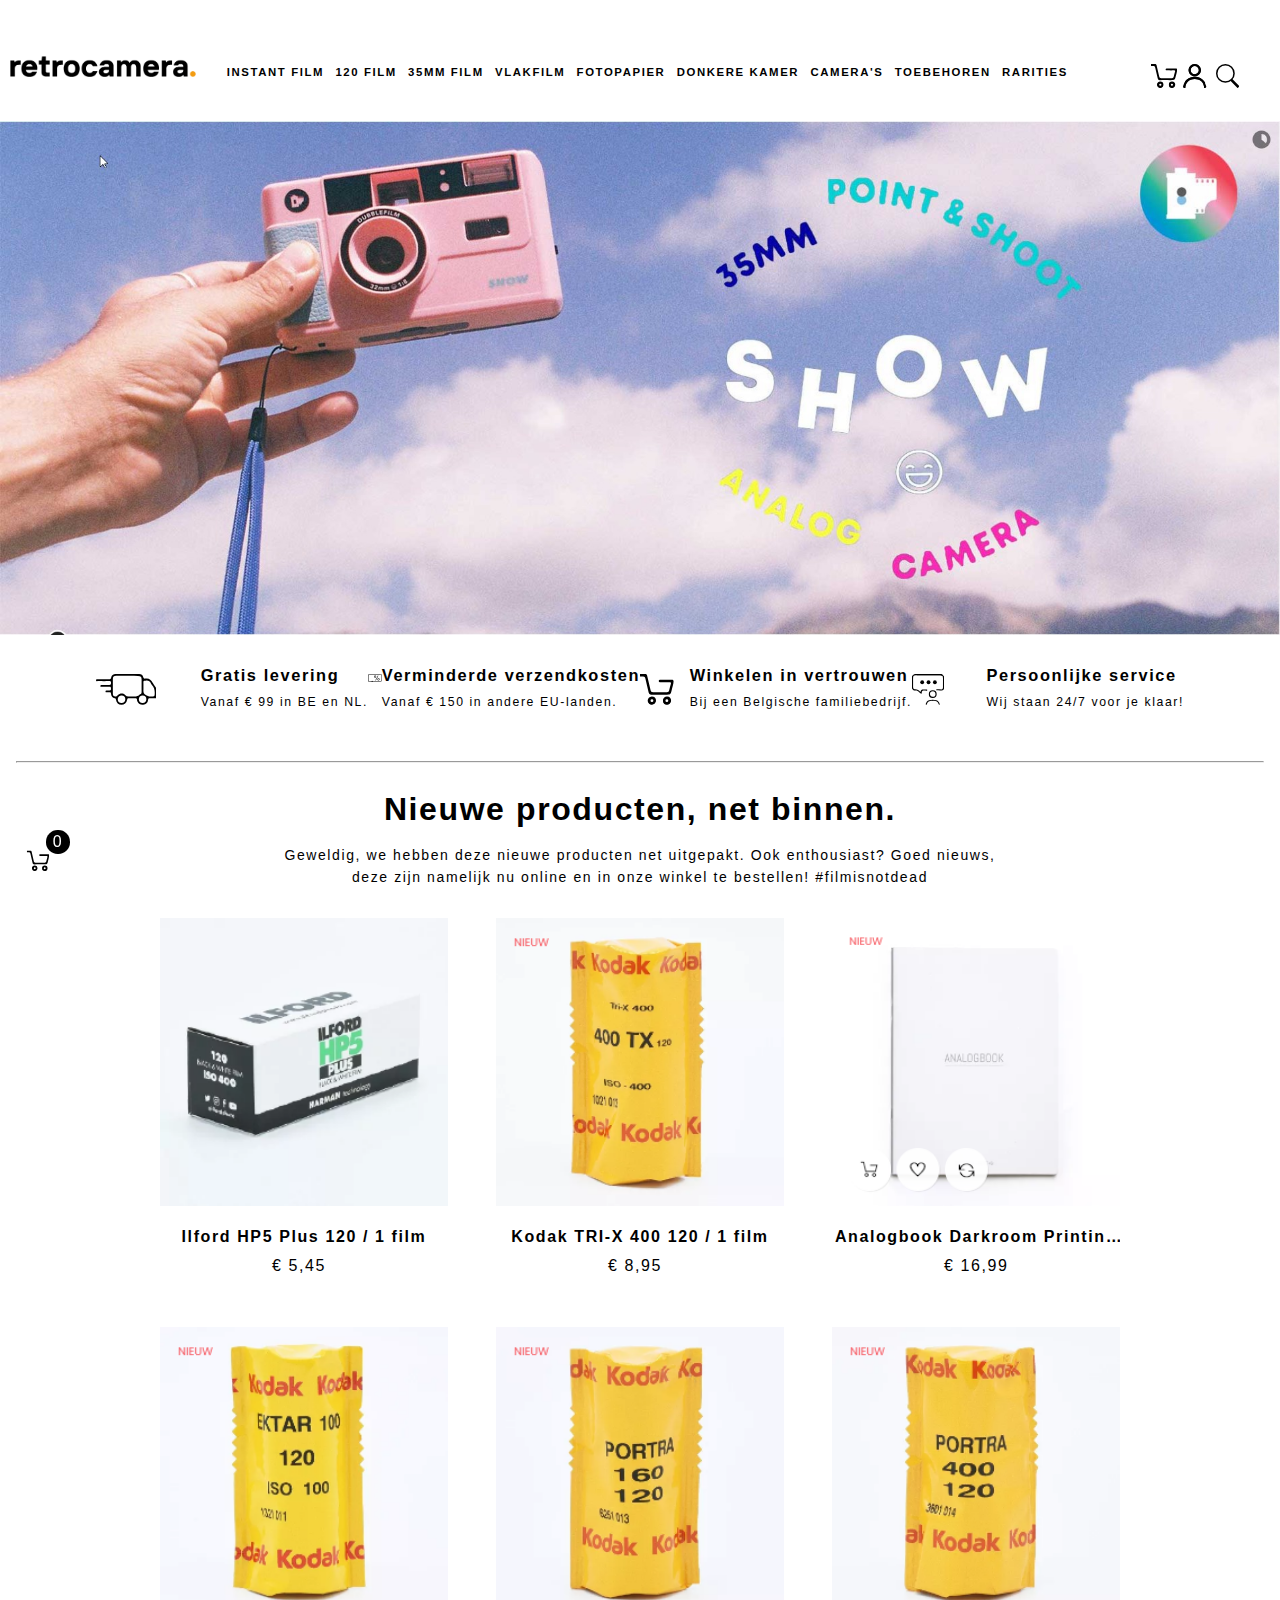
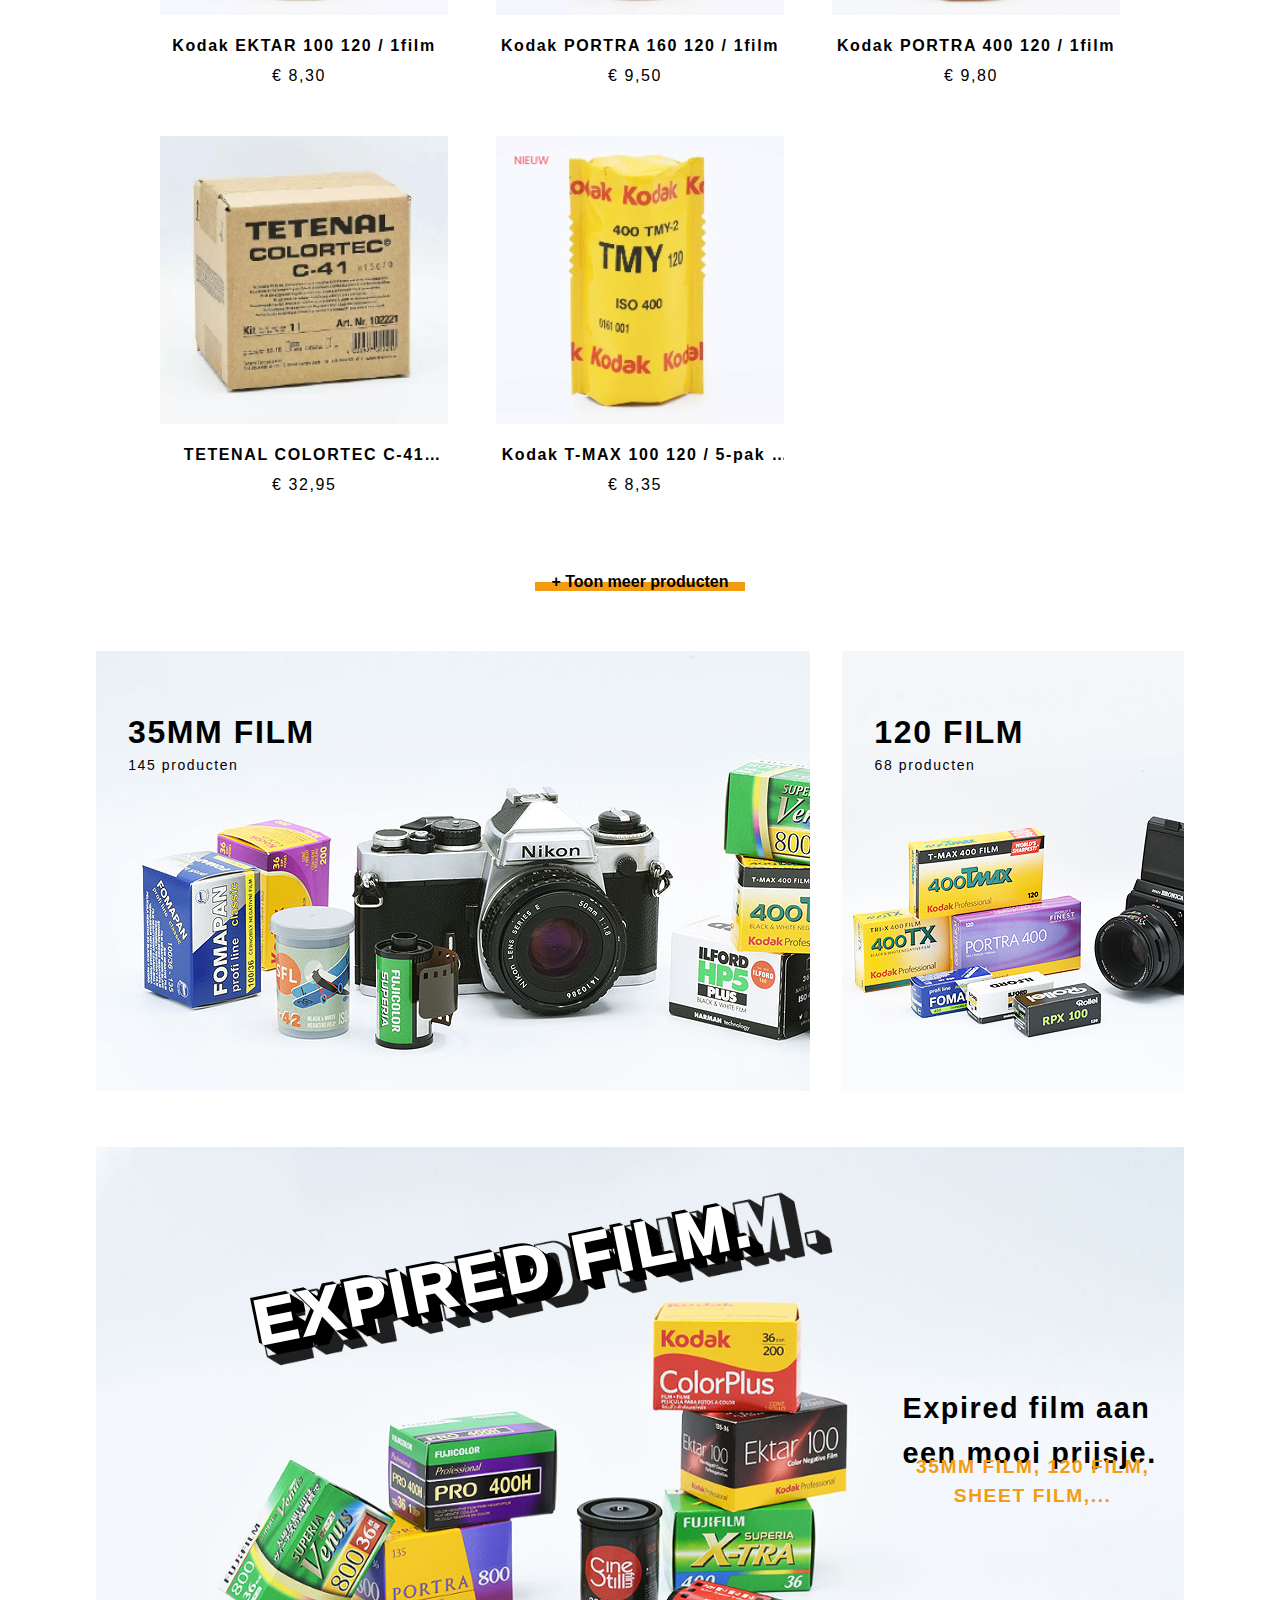
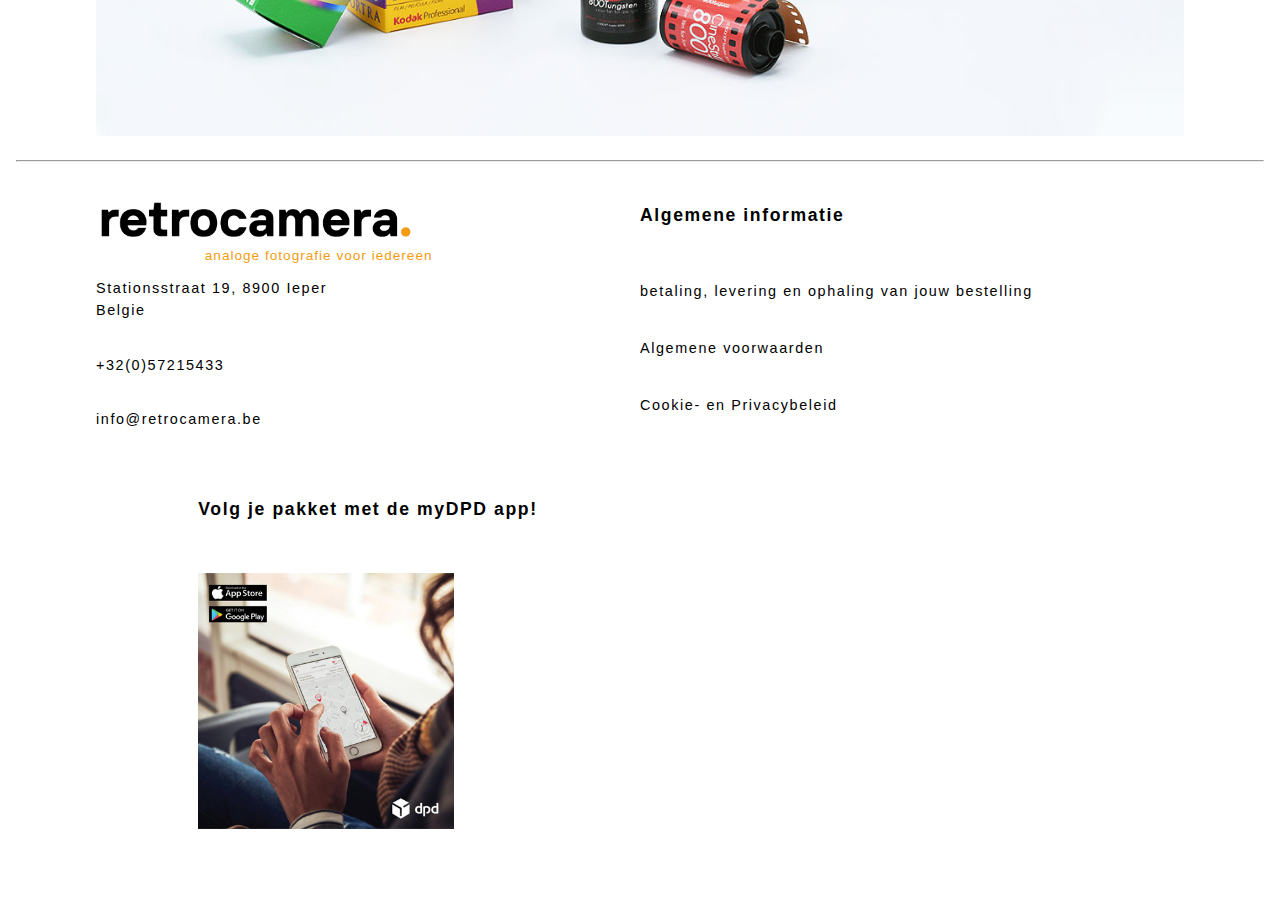
==== commit 5583e03a: "Add files via upload" ====
--- a/index.html
+++ b/index.html
@@ -1246,5 +1246,3 @@
 	
 </html>
 
-
-<!-- gebruik article voor producten  -->--- a/styles/style.css
+++ b/styles/style.css
@@ -1,492 +1,1246 @@
 /* CSS Document */
-*, *::after, *::before {
-  box-sizing:border-box;  
-}
-
-
-body{
-  margin: 0;
-  font-size: 1em;
-  line-height: 1.55;
-  font-family: sans-serif;
-  letter-spacing: .1em;
-}
-
-ul{
-  list-style-type: none;
-}
-
-a{
-  text-decoration: none;
-}
-
-p{
-  display: block;
-  margin-block-start: 2em;
-  margin-block-end: 2em;
-  margin-inline-start: 0;
-  margin-inline-end: 0;
-  text-align: center;
-  margin-top: 0em;
-  margin-left: auto;
-  margin-right: auto;
-  padding:1.125em;
-  /* width: 20em; */
-  /* max-width: 90vw; */
-  font-size: 0.875em;
-  max-width: 54em;
-}
-
-h2{
-  font-size: 2em;
-  text-align: center;
-  line-height: 1.25em;
-  /* margin: 0 0 .625em; */
-  /* padding-top: 2em; */
-  max-width: 54em;
-  padding-left:0.5625em;
-  padding-right: 0.5625em;
-  margin-bottom: 0em;
-}
-
-
-header img{
-  padding-top: 2em;
-  width: 20em;
-  display: block;
-  margin-left: auto;
-  margin-right: auto;
-}
-
-header nav ul li{
-  font-size: .85em;
-}
-
-header nav ul li a{
-  margin-left: .5em;
-  font-weight: normal;
-  color: #888;
-}
-
-header nav ul li a:hover{
-  color: rgb(243, 156, 17);
-}
-
-header nav button{
-  border: none;
-  background-color: white;
-  padding: 0;
-  font-weight: bold;
-  font-size: 1em;
-}
-
-header ul li h3{
-  text-transform: uppercase;
-  font-weight: bold;
-  color: black;
-  font-size: .85em;  ;
-}
-
-li a{
-  text-decoration: none;
-  color: black;
-}
-
-h4{
-  text-align: center;
-  margin: 0 0 0.3em;
-  position: relative;
-  bottom: 3em;
-  color: black;
-  width: 18em;
-  overflow: hidden;
-  text-overflow: ellipsis;
-  display: -webkit-box;
-  -webkit-line-clamp: 1;
-  -webkit-box-orient: vertical;
-}
-article span{
-  position: relative;
-  left: 7em;
-  bottom: 3em;
-}
-h4 a{
-  text-align: center;
-  text-decoration: none;
-  color: black;
-}
-/* h4{
-  text-align: center;
-  margin: 0 0 0.3em;
-  position: relative;
-  bottom: 5em;
-} */
-
-h4:hover{
-  color: rgb(243, 156, 17);
-}
-header nav button{ 
-  padding: 14px 10px;
-}
-/* bron voor hamburger menu https://dev.to/ljcdev/easy-hamburger-menu-with-js-2do0 */
-header > button{
-  position: relative;
-  z-index: 1000;
-  /* maak in menu z-index zelfde als het menu zodat het er 
-  onder terecht komt. Vervolgens een kruisje toevoegen rechtsboven om 
-  het ooit te kunnensluiten; */
-  left:3em;
-  width: 2.25em;
-  height: 2.25em;
-  border: none;
-  cursor: pointer;
-  background-color:white ;
-  border: solid 1px;
-  border-color: black;
-  background-image: url("https://ljc-dev.github.io/testing0/ham.svg") ;
-  background-size: 100%;
-  margin-top: 1em;
-}
-header > button:hover{
-  background-color: rgb(243, 156, 17);
-}
-
-.showClose{
-  background-image: url("https://ljc-dev.github.io/testing0/ham-close.svg");
+
+*,
+*::after,
+*::before {
+	box-sizing: border-box;
+}
+/* algemeen */
+
+html {
+	overflow-y: scroll;
+}
+
+body {
+	margin: 0;
+	font-size: 1em;
+	line-height: 1.55;
+	font-family: sans-serif;
+	letter-spacing: .1em;
+}
+
+button {
+	cursor: pointer;
+}
+
+ul {
+	list-style-type: none;
+}
+
+a {
+	text-decoration: none;
+}
+
+p {
+	display: block;
+	text-align: center;
+	margin-top: 0em;
+	margin-left: auto;
+	margin-right: auto;
+	padding: 1.125em;
+	font-size: 0.875em;
+	max-width: 54em;
+}
+
+h2 {
+	font-size: 2em;
+	text-align: center;
+	line-height: 1.25em;
+	max-width: 54em;
+	padding-left: 0.5625em;
+	padding-right: 0.5625em;
+	margin-bottom: 0em;
+}
+
+/* Header  */
+
+header img {
+	padding-top: 2em;
+	width: 20em;
+	display: block;
+	margin-left: auto;
+	margin-right: auto;
+}
+
+header nav ul li {
+	font-size: .85em;
+}
+
+@media screen and (min-width: 1200px) {
+	header nav ul li {
+		font-size: .71em;
+	}
+}
+
+@media screen and (min-width: 1400px) {
+	header nav ul li {
+		font-size: .85em;
+	}
+}
+
+header nav ul li a {
+	margin-left: .5em;
+	font-weight: 600;
+	color: black;
+	transition: .2s;
+}
+
+header nav ul li a:hover {
+	color: rgb(243, 156, 17);
+	transition: .2s;
+}
+
+header nav button {
+	border: none;
+	background-color: white;
+	padding: 0;
+	font-weight: bold;
+	font-size: 1em;
+}
+
+header ul li h3 {
+	text-transform: uppercase;
+	font-weight: bold;
+	color: black;
+	font-size: .85em;
+	;
+}
+
+#paginaEen h4,
+#detailPagina section:nth-of-type(6) article h4 {
+	text-align: center;
+	margin: 0 0 0.3em;
+	position: relative;
+	bottom: 3em;
+	color: black;
+	width: 18em;
+	overflow: hidden;
+	display: -webkit-box;
+	-webkit-line-clamp: 1;
+	-webkit-box-orient: vertical;
+	transition: .2s;
+}
+
+#paginaEen article:hover h4,
+#detailPagina section:nth-of-type(6) article:hover h4 {
+	color: rgb(243, 156, 17);
+	transition: .4s;
+}
+
+/* menu */
+
+h4 a {
+	text-align: center;
+	text-decoration: none;
+	color: black;
+}
+
+header nav button {
+	padding: 14px 10px;
+}
+
+header>button {
+	position: relative;
+	z-index: 1000;
+	left: 3em;
+	width: 2.25em;
+	height: 2.25em;
+	border: none;
+	cursor: pointer;
+	background-color: white;
+	border: solid 1px;
+	border-color: black;
+	background-image: url("https://ljc-dev.github.io/testing0/ham.svg");
+	background-size: 100%;
+	margin-top: 1em;
+	transition: .2s;
+}
+
+header>button:hover {
+	background-color: rgb(243, 156, 17);
+	transition: .2s;
+}
+
+.showClose {
+	background-image: url("https://ljc-dev.github.io/testing0/ham-close.svg");
 }
 
 header nav {
-  z-index: 1000;
-  position: absolute;
-  top: 0;
-  left: 0;
-  height: 100vh;
-  overflow: hidden;
-  color: white;
-  /* hide the menu above the screen by default */
-  transform: translateX(-100%);
-  /* transition adds a little animation when sliding in and out the menu */
-  transition: transform .5s ease;
-}
-
-header nav ul{
-  padding-left: 1em;
-}
-header nav ul:first-child{
-  background-color: white;
-  height: 100vh;
-  width: 14em;
-  margin-top: 0;
-  padding: 0;
-  /* transition: background-color 1s ease-in; */
-  /* -webkit-transition: background-color 2s ease-in; */
-}
-@media screen and (min-width: 1200px){
-  header nav ul {
-    float: left;
-    position: relative;
-    color: white;
-  }
-  header nav li button{
-    float:left;
-  }
-  header nav ul:first-child{
-    width: 100vw;
-    height:auto;
-    /* background-color: red; */
-  }
-  header nav{
-    transform: none;
-    position: relative;
-    height: 10em;
-
-  }
-  header > button{
-    display: none;
-  }
-  header button img{
-    display: none;
-  }
-}
-
-.showNav{
-  transform: translateY(0);
-  /* position: absolute;
-  overflow: hidden; */
-}
-
-header nav button img{
-  cursor: pointer;
-  position: relative;
-  max-height: 1em;
-  margin-bottom: 2em;
-  padding: 0;
-  margin-left: 4em;
-  margin-top: 1em;
-  margin-bottom: -1em;
-}
-
-#overlayDing{
-  cursor: pointer;
-  position: absolute;
-  width: 100vw;
-  height: auto;
-  overflow: hidden;
-  margin: 0;
-  top: 0;
-  left: 0;
-  bottom: 0;
-  right: 0;
-  z-index: 999;
-  visibility: visible;
-  /* background-color: #000; */
-  background-color: rgba(0,0,0,.5);
-  zoom: 1;
-  /* background-color: transparent\9; */
-  /* opacity: 0; */
-  filter: alpha(opacity=0);
-  -webkit-transition: all 0.4s ease;
-  -o-transition: all 0.4s ease;
-  transition: opacity 0.6s ease;
-  display: none;
-}
-
-/* @media (max-width: 991px){
-  #overlayDing{
-      opacity: 1;
-      filter: alpha(opacity=100);
-      visibility: visible;
-   }
-  } */
-
-                                        /* einde van menu */
-
-                                        /* 3 icons rechtsboven */
-/* header svg:nth-of-type(2), header svg:nth-of-type(3), header svg:nth-of-type(4){ */
-header svg{
-  max-height: 1.5em;
-  margin-bottom: 2em;
-  max-width: 3em;
-  position: relative;
-  align-content: right;
-  cursor: pointer;
-  float: right;
-  right: 2em;
-  margin-bottom: 0;
-  margin-top: 1em;
-  }
-                                        /* einde 3 icons rechtsboven */
-
-                                        /* image slider/ */
-main section:nth-of-type(1){
-  width: 85vw;
-  margin: 0 auto;
-  overflow: hidden;
-}
-
-main section:nth-of-type(1) article{
-  width: 750em; /* 300 x 4 */
-  position:relative;
-  -webkit-animation:slide 20s ease-in-out infinite;
-  -moz-animation:slide 8s ease-in-out infinite;
-  -ms-animation:slide 8s ease-in-out infinite;
-  -o-animation:slide 8s ease-in-out infinite;
-  animation:slide 8s ease-in-out infinite;
-}
-
-main section:nth-of-type(1)  img{
-  float:left;
-  max-width: 90vw;
-  height: auto;
-  display: block;
-  margin-top: 2vh;
-  margin-left: auto;
-  margin-right: auto;
-  z-index: -1000;
-}
-
-@-webkit-keyframes slide {
-  0% {left:0;}
-  33% {left:-90vw;}
-  99% {left:0vw;}
-}
-@media screen and (min-width: 1200px){
-  main section:nth-of-type(1){
-  width: 100vw;
-  }
-}
-
-/* originele style van de slider in de site */
- /* position: relative; 
- height: 770px; 
- width: 1920px;
- transform-origin: 0px 0px; 
- transform: scale(0.585417); 
- background: url("/themes/at_auros/assets/img/modules/leoslideshow/Bannerkinetronics.jpg") 0% 0% / 100% no-repeat; */
-
-                                        /* einde image slider */
-
-                                        /* eerste 4 icons */
-main section:nth-of-type(2) {
-  list-style-type: none;
-  font-size: .875em;
-  padding-top: 2em;
-  padding-bottom: 2em;
-  display: flex;
-  flex-wrap: wrap;
-  padding-left: 0em;
-  justify-content: center;
-  margin-left: auto;
-  margin-right: auto;
-  max-width: 85vw;
-}
-
-main section:nth-of-type(2) figure{
-padding-left: 1em;
-padding-right: 1em;
-margin-bottom: 1em;
-/* text-align: center; */
-display: grid;
-grid-template-columns: repeat(auto-fit, minmax(8em, 20em));
-margin: 0;
-padding: 0;
-}
-
-main section:nth-of-type(2) figure:hover svg{
-  transform: rotateY(360deg);
-  fill:rgb(243, 156, 17);
-}
-
-main section:nth-of-type(2) figure:hover h3{
-  color: rgb(243, 156, 17);
-}
-
-main section:nth-of-type(2) svg{
-  transition: transform 0.8s;
-  transform-style: preserve-3d;
-  max-height: 2.2em;
-  max-width: auto;
-}
-
-main section:nth-of-type(2) h3{
-  margin-bottom: .3em;
-  margin-top: 0em;
-  max-width: 20em;
-  text-align: center;
-  text-decoration: none;
-  margin-left: auto;
-  margin-right: auto;
-}
-
-main section:nth-of-type(2) p{
-  margin-top: 0em;
-  padding: 0;
-  margin-bottom: 1em;
+	z-index: 1000;
+	position: absolute;
+	top: 0;
+	left: 0;
+	height: 100vh;
+	overflow: hidden;
+	color: white;
+	transform: translateX(-100%);
+	transition: transform .5s ease;
+}
+
+header nav ul {
+	padding-left: .2em;
+}
+
+header nav {
+	background-color: white;
+	height: 100vh;
+	width: 14em;
+	margin-top: 0;
+	padding: 0;
+}
+
+nav ul>li {
+	position: relative;
+	float: left;
+	padding-left: .25em;
+	padding-right: .25em;
+}
+
+nav li {
+	width: 20em;
+	border-bottom: 1px solid #eee;
+	line-height: 3em;
+}
+
+nav ul ul {
+	display: none;
+	position: relative;
+}
+
+nav ul li li {
+	border-bottom: none;
+	line-height: 1.5em;
+}
+
+nav ul ul a {
+	font-size: .85em;
+	font-style: normal;
+	font-weight: 200;
+	display: block;
+}
+
+nav svg {
+	margin-right: 2.5em;
+	height: .8em;
+	width: auto;
 }
 
 @media screen and (min-width: 1200px) {
-  main section:nth-of-type(2) figure{
-    grid-template-columns: 1fr 1fr;
-  }
-  main section:nth-of-type(2) h3, p{
-    text-align: left;
-  }
-  main section:nth-of-type(2) svg{
-    margin-top: .8em;
-  }
+	header {
+		width: 100vw;
+		padding-top: 3em;
+		display: grid;
+		grid-template-columns: .8fr 3.6fr .12fr .12fr .12fr;
+		position: relative;
+		margin-left: auto;
+		margin-right: auto;
+		justify-content: center;
+	}
+	header img {
+		padding-top: .5em;
+		height: auto;
+		width: 12em;
+		margin-right: 1em;
+	}
+	header svg {
+		display: block;
+	}
+	.dropDown {
+		display: none;
+	}
+	header nav {
+		transform: none;
+		position: relative;
+		height: 4em;
+		width: auto;
+		z-index: 100;
+		margin-right: 3em;
+	}
+	header button {
+		display: none;
+	}
+	nav ul li {
+		width: auto;
+		border-bottom: none;
+		line-height: 1.5em;
+	}
+	nav li {
+		width: fit-content;
+	}
+	nav svg {
+		display: none;
+	}
+}
+
+.showNav {
+	transform: translateY(0);
+}
+
+header nav button img {
+	cursor: pointer;
+	position: relative;
+	max-height: 1em;
+	margin-bottom: 2em;
+	padding: 0;
+	margin-left: 4em;
+	margin-top: 1em;
+	margin-bottom: -1em;
+}
+
+#overlayDing {
+	cursor: pointer;
+	position: absolute;
+	width: 100vw;
+	height: auto;
+	overflow: hidden;
+	margin: 0;
+	top: 0;
+	left: 0;
+	bottom: 0;
+	right: 0;
+	z-index: 999;
+	visibility: visible;
+	background-color: rgba(0, 0, 0, .5);
+	zoom: 1;
+	filter: alpha(opacity=0);
+	-webkit-transition: all 0.4s ease;
+	-o-transition: all 0.4s ease;
+	transition: opacity 0.6s ease;
+	display: none;
+}
+
+/* einde van menu */
+
+/* 3 icons rechtsboven */
+
+header svg {
+	max-height: 1.5em;
+	margin-bottom: 2em;
+	max-width: 3em;
+	position: relative;
+	cursor: pointer;
+	float: right;
+	right: 2em;
+	margin-bottom: 0;
+	margin-top: 1em;
+}
+
+/* einde 3 icons rechtsboven */
+
+/* image slider/ */
+
+main section:nth-of-type(1) article {
+	position: relative;
+}
+
+main section:nth-of-type(1) img {
+	width: 90vw;
+	height: auto;
+	display: block;
+	margin-top: 1vh;
+	margin-left: auto;
+	margin-right: auto;
+}
+
+main section:nth-of-type(1) img:last-of-type {
+	position: absolute;
+	bottom: 0em;
+	opacity: 0;
+	transition: 2s;
+}
+
+@media screen and (min-width: 1200px) {
+	main section:nth-of-type(1) img {
+		width: 100vw;
+	}
+}
+
+/* einde image slider */
+
+/* eerste 4 icons */
+
+#paginaEen main section:nth-of-type(2) {
+	list-style-type: none;
+	font-size: .875em;
+	padding-top: 2em;
+	padding-bottom: 2em;
+	display: flex;
+	flex-wrap: wrap;
+	padding-left: 0em;
+	justify-content: center;
+	margin-left: auto;
+	margin-right: auto;
+	max-width: 85vw;
+}
+
+main section:nth-of-type(2) figure {
+	padding-left: 1em;
+	padding-right: 1em;
+	margin-bottom: 1em;
+	display: grid;
+	grid-template-columns: repeat(auto-fit, minmax(8em, 20em));
+	margin: 0;
+	padding: 0;
+}
+
+main section:nth-of-type(2) figure:hover svg {
+	transform: rotateY(360deg);
+	fill: rgb(243, 156, 17);
+}
+
+main section:nth-of-type(2) figure:hover h3 {
+	color: rgb(243, 156, 17);
+	transition: .3s;
+}
+
+main section:nth-of-type(2) svg {
+	transition: transform 0.8s;
+	transform-style: preserve-3d;
+	max-height: 2.2em;
+}
+
+main section:nth-of-type(2) h3 {
+	margin-bottom: .3em;
+	margin-top: 0em;
+	max-width: 20em;
+	text-align: center;
+	text-decoration: none;
+	margin-left: auto;
+	margin-right: auto;
+	transition: .3s;
+}
+
+main section:nth-of-type(2) p {
+	margin-top: 0em;
+	padding: 0;
+	margin-bottom: 1em;
+}
+
+@media screen and (min-width: 1200px) {
+	main section:nth-of-type(2) figure {
+		grid-template-columns: 1fr 1fr;
+	}
+	main section:nth-of-type(2) h3,
+	main section:nth-of-type(2) p {
+		text-align: left;
+	}
+	main section:nth-of-type(2) svg {
+		margin-top: .8em;
+	}
 }
 
 @media screen and (min-width: 900px) {
-  main section:nth-of-type(2) {
-    display: grid;
-    grid-template-columns: 1fr 1fr 1fr 1fr;
-    white-space: nowrap;
-  }
-}
-                                        /* einde van eerste 4 icons */
-
-hr{
-  width: calc(100% - 2em);
-}
-
-                                        /* productenlijstje */
-main section:nth-of-type(4){
-  justify-content: center;
-  width: 90vw;
-  margin-right: auto;
-  margin-left: auto;
-  display: grid;
-  grid-template-columns: repeat(auto-fit, minmax(18em, 19em));
-  grid-template-rows: auto;
-  grid-gap:2.5em;
-}
-
-article{
-  width: fit-content;
-  height: fit-content;
-}
-article a img{
-/* display: block; */
-/* margin-left: auto;
-margin-right: auto; */
-width: 100%;
-}
-
-article ul{
-  position: relative;
-  display: flex;
-  top: -6.25em;
-}
-
-article ul li img{
-  max-width: 2em;
-  margin-right: 1em;
-  border-radius: 50%;
-}
-
-article a p{
-  position: relative;
-  text-align: left;
-  margin-left: 4em;
-  bottom: 33em;
-  font-size: 0.625em;
-  color: red;
-  text-transform: uppercase;
-  text-decoration: none;
-}
-                                        /* einde productenlijstje */
-
-                                        /* winkelkarretje */
-section:last-of-type a img{
-  width: 3.75em;
-  height: auto;
-  padding: 0em;
-}
-
-main section:last-of-type{
-  position: fixed;
-  margin-left: 2em;
-  margin-bottom: 2em;
-  bottom: 0;
-}
-                                        /* einde winkelkarretje */
-
-
-
-
-/* overige sites bronnen */
-/* https://www.codegrepper.com/code-examples/css/remove+list+markers+from+a+html+list
-https://www.w3schools.com/howto/howto_css_style_hr.asp
-https://www.w3schools.com/howto/howto_css_flip_image.asp
-https://www.w3schools.com/howto/howto_css_display_element_hover.asp
-https://codepen.io/tojowe/pen/dFmtA
-
-h1 als logo? 
-https://www.sitepoint.com/community/t/should-i-really-use-h1-element-as-a-logo/246927/3
-pseudo elementen
-https://drafts.csswg.org/selectors-3/#nth-of-type-pseudo
-
-Hamburger menu achtergrond
-https://www.w3schools.com/howto/howto_js_toggle_hide_show.asp 
-
-header > button */+	#paginaEen main section:nth-of-type(2) {
+		display: grid;
+		grid-template-columns: 1fr 1fr 1fr 1fr;
+		white-space: nowrap;
+	}
+}
+
+/* einde van eerste 4 icons */
+
+hr {
+	width: calc(100% - 2em);
+}
+
+/* productenlijstje */
+
+main section:nth-of-type(4),
+main section:nth-of-type(5),
+#detailPagina main section:nth-of-type(6) {
+	justify-content: center;
+	width: 90vw;
+	margin-right: auto;
+	margin-left: auto;
+	display: grid;
+	grid-template-columns: repeat(auto-fit, minmax(18em, 21em));
+	grid-template-rows: auto;
+}
+
+#paginaEen article,
+#detailPagina section:nth-of-type(6) article {
+	width: fit-content;
+	height: fit-content;
+	margin-right: auto;
+	margin-left: auto;
+}
+
+article ul {
+	opacity: 100;
+	visibility: visible;
+	position: relative;
+	display: flex;
+	top: -4.25em;
+	left: -1.5em;
+}
+
+@media screen and (min-width: 1200px) {
+	#paginaEen article ul,
+	#detailPagina section:nth-of-type(6) article ul {
+		opacity: 0;
+		visibility: hidden;
+		transition: .5s;
+	}
+	#paginaEen article:hover ul,
+	#detailPagina section:nth-of-type(6) article:hover ul {
+		opacity: 1;
+		visibility: visible;
+		transition: .5s;
+	}
+}
+
+article ul li svg {
+	max-width: 1.2em;
+	background-color: white;
+	transition: .5s;
+}
+
+article i {
+	margin-right: 1.5em;
+	padding: .8em;
+	border-radius: 50%;
+	background-color: white;
+	transition: .5s;
+	cursor: pointer;
+}
+
+article ul li svg:hover {
+	fill: white;
+	background-color: rgb(180, 180, 180);
+	transition: .5s;
+}
+
+article i:hover svg {
+	background-color: rgb(180, 180, 180);
+	fill: white;
+	transition: .5s;
+}
+
+#paginaEen article i:hover,
+#detailPagina section:nth-of-type(6) article i:hover {
+	background-color: rgb(180, 180, 180);
+	transition: .5s;
+}
+
+article li span {
+	display: flex;
+	position: absolute;
+	font-size: .7em;
+	width: fit-content;
+	background-color: gray;
+	color: white;
+	border-radius: 11px;
+	white-space: nowrap;
+	padding: .4em;
+	transform: translateX(-35%);
+	margin-bottom: 1em;
+	letter-spacing: 1px;
+	bottom: 100%;
+	pointer-events: none;
+	opacity: 0;
+	visibility: hidden;
+	transition: .5s;
+}
+
+article li i:hover+span {
+	opacity: 100;
+	visibility: visible;
+	transition: .5s;
+}
+
+article:hover h4 {
+	color: rgb(243, 156, 17);
+	transition: .2s;
+	cursor: pointer;
+}
+
+#paginaEen article>span,
+#detailPagina section:nth-of-type(6) article>span {
+	position: relative;
+	left: 7em;
+	bottom: 3em;
+}
+
+article img {
+	width: 100%;
+	height: auto;
+}
+
+/* einde productenlijstje */
+
+/* uitklapbaar productenlijstje */
+
+main section:nth-of-type(5) {
+	display: none;
+}
+
+main button h5 {
+	font-size: 1.2em;
+	padding: 0em 1em;
+	width: fit-content;
+	background: linear-gradient( to top, rgb(243, 156, 17) 0%, rgb(243, 156, 17) 50%, white 50%, white 100%);
+	transition: .5s;
+}
+
+main>button {
+	border: none;
+	outline: none;
+	background-color: white;
+	display: flex;
+	margin-left: auto;
+	margin-right: auto;
+	margin-bottom: auto;
+	cursor: pointer;
+}
+
+main>button:hover h5 {
+	transform: scale(1.1);
+	transition: .5s;
+}
+
+/* einde uitklapbaarproductenlijstje */
+
+/* 35 en 120 film */
+
+main section:nth-of-type(6),
+section:nth-of-type(7) {
+	max-width: 85vw;
+	justify-content: center;
+	margin-top: 2em;
+	margin-right: auto;
+	margin-left: auto;
+}
+
+main section:nth-of-type(6) figure,
+section:nth-of-type(7) figure {
+	margin: 0;
+	overflow: hidden;
+	position: relative;
+	cursor: pointer;
+	margin-bottom: 1em;
+	height: 25vh;
+}
+
+main section:nth-of-type(6) h5,
+main section:nth-of-type(6) p {
+	position: absolute;
+}
+
+main section:nth-of-type(6) h5 {
+	left: 1em;
+	bottom: 3em;
+	font-size: 2em;
+	font-weight: 800;
+	transition: .5s;
+}
+
+main section:nth-of-type(6) p {
+	padding: 0;
+	bottom: 9em;
+	left: 2.3em;
+}
+
+main section:nth-of-type(6) figure img {
+	-webkit-transform: scale(.75) translateX(-20%) translateY(-30%);
+	transform: scale(.75) translateX(-20%) translateY(-30%);
+	transition: .5s;
+}
+
+main section:nth-of-type(6) figure:first-child img {
+	-webkit-transform: scale(.5) translateX(-60%) translateY(-50%);
+	transform: scale(.5) translateX(-60%) translateY(-50%);
+}
+
+/* einde 35 en 120 film  */
+
+/* expired */
+
+main section:nth-of-type(7) img {
+	max-width: 85vw;
+	cursor: pointer;
+}
+
+main section:nth-of-type(7) h5 {
+	font-size: 1.2em;
+	font-weight: 1000;
+	position: absolute;
+	bottom: 6.6em;
+	left: .8em;
+	transform: rotate(-11.5deg) scale(1) translateX(0%) translatey(0%);
+	letter-spacing: .05em;
+	color: white;
+	text-shadow: -3px -3px black, -1px -1px black, 0px 0px black, 1px 1px black, 2px 2px black, 3px 3px black, 4px 4px black, 5px 5px black;
+	transition: .5s;
+}
+
+section:nth-of-type(7) figure:hover h5 {
+	transform: rotate(-11.5deg) scale(1.12) translateX(-4%) translatey(-20%);
+	color: rgb(243, 156, 17);
+	transition: .5s;
+}
+
+section:nth-of-type(7) figure:hover img {
+	-webkit-filter: blur(2px);
+	filter: blur(2px);
+	transition: .5s;
+}
+
+main section:nth-of-type(7) h6 {
+	position: absolute;
+	font-size: 1.8em;
+	bottom: 7em;
+	left: 28em;
+	display: none;
+}
+
+main section:nth-of-type(7) p {
+	position: absolute;
+	font-size: 1.2em;
+	font-weight: 550;
+	bottom: 10em;
+	left: 40.9em;
+	color: rgb(243, 156, 17);
+	display: none;
+}
+
+/* mediaquery van 35 120 & expired film  */
+
+@media screen and (min-width: 780px) {
+	main section:nth-of-type(6) {
+		display: flex;
+	}
+	main section:nth-of-type(6) figure,
+	section:nth-of-type(7) figure {
+		height: 100%;
+	}
+	main section:nth-of-type(6) figure img,
+	section:nth-of-type(7) img {
+		-webkit-transform: scale(1) translateX(0%) translateY(0%);
+		transform: scale(1) translateX(0%) translateY(0%);
+		transition: .5s;
+	}
+	main section:nth-of-type(6) figure:first-child img {
+		-webkit-transform: scale(1) translateX(0%) translateY(0%);
+		transform: scale(1) translateX(0%) translateY(0%);
+	}
+	main section:nth-of-type(6) figure:first-child {
+		margin-right: 1em;
+	}
+	main section:nth-of-type(6) figure:last-child {
+		margin-left: 1em;
+	}
+	main section:nth-of-type(6) figure:hover img {
+		-webkit-transform: scale(1.1);
+		transform: scale(1.1);
+		-webkit-filter: blur(2px);
+		filter: blur(2px);
+		transition: .5s;
+	}
+	main section:nth-of-type(6) figure:hover h5 {
+		color: rgb(243, 156, 17);
+		transition: .5s;
+	}
+	main section:nth-of-type(6) h5 {
+		left: 1em;
+		bottom: 9em;
+	}
+	main section:nth-of-type(6) p {
+		bottom: 22em;
+		left: 2.3em;
+	}
+	main section:nth-of-type(7) img {
+		max-width: 90em;
+	}
+	main section:nth-of-type(7) h5 {
+		font-size: 4em;
+		bottom: 4.9em;
+		left: 2.4em;
+		text-shadow: -3px -3px black, -2px -2px black, -1px -1px black, 0px 0px black, 1px 1px black, 2px 2px black, 3px 3px black, 4px 4px black, 5px 5px black, 6px 6px black, 7px 7px black, 8px 8px black, 9px 9px black, 10px 10px black, 11px 11px black, 12px 12px black;
+	}
+	main section:nth-of-type(7) h6,
+	main section:nth-of-type(7) p {
+		display: block;
+	}
+}
+
+/* einde mediaquery */
+/* Einde expired */
+
+/* winkelkarretje */
+
+section:last-of-type a svg {
+	width: 3.75em;
+	height: auto;
+	transform: scale(.8);
+	padding: 1em;
+	position: absolute;
+}
+
+section:last-of-type a span {
+	width: 3.75em;
+	height: auto;
+	padding: .2em .4em;
+	position: relative;
+	bottom: .1em;
+	left: 2.4em;
+	background-color: black;
+	border-radius: 50%;
+	color: white;
+}
+
+main section:last-of-type {
+	width: 3.75em;
+	height: 3.75em;
+	background-color: white;
+	border-radius: 50%;
+	position: fixed;
+	left: .5em;
+	bottom: .5em;
+}
+
+/* einde winkelkarretje */
+
+/* footer */
+
+footer {
+	display: grid;
+	grid-template-columns: repeat(auto-fit, minmax(85vw, 1fr));
+	max-width: 85vw;
+	margin-right: auto;
+	margin-left: auto;
+	margin-bottom: 5em;
+}
+
+footer ul {
+	padding-left: 0em;
+	margin: 0;
+}
+
+footer ul li {
+	margin: 2em 0em
+}
+
+footer ul img {
+	max-width: 85vw;
+	position: relative;
+}
+
+footer ul h6 {
+	position: absolute;
+	font-size: .85em;
+	left: 27vw;
+	letter-spacing: 1px;
+	margin: 0;
+	font-weight: 300;
+	color: rgb(243, 156, 17);
+}
+
+footer ul address {
+	font-style: normal;
+	font-size: .9em;
+}
+
+footer ul a {
+	font-size: .9em;
+	color: black;
+	transition: .5s;
+}
+
+footer h5 {
+	font-size: 1.1em;
+	margin-bottom: 2.85em;
+	margin-top: 1em;
+}
+
+footer ul a:hover {
+	color: rgb(243, 156, 17);
+	transition: .5s;
+}
+
+footer>a h5 {
+	color: black;
+}
+
+footer>a img {
+	width: 20em;
+}
+
+@media screen and (min-width: 1200px) {
+	footer {
+		grid-template-columns: repeat(auto-fit, minmax(24em, 1fr));
+	}
+	footer ul img {
+		max-width: 25vw;
+	}
+	footer ul h6 {
+		left: 16vw;
+	}
+	footer>a img {
+		width: 20vw;
+	}
+	footer>a {
+		margin-top: 1em;
+		margin-right: auto;
+		margin-left: auto;
+	}
+}
+
+/* einde footer  */
+
+
+/* detailpagina  */
+
+#detailPagina main {
+	width: 90vw;
+	margin-left: auto;
+	margin-right: auto;
+	overflow-x: hidden;
+}
+
+/* aantal artikelen form en p */
+#detailPagina p,
+#detailPagina form label {
+	text-align: left;
+	font-size: .8em;
+	padding-top: 0;
+	color: rgb(48, 48, 48);
+	font-weight: 400;
+}
+/* einde aantal artikelen form en en p  */
+
+
+/* afbeeldingen  */
+
+#detailPagina section:first-of-type img {
+	display: block;
+	opacity: 100;
+	bottom: auto;
+	position: relative;
+	width: 85vw;
+}
+
+#detailPagina section:first-of-type ul {
+	display: flex;
+	padding: 0em;
+	margin-top: 0;
+}
+
+#detailPagina section:first-of-type ul li {
+	position: relative;
+	margin: .5em;
+}
+
+#detailPagina section:first-of-type ul img {
+	width: 9em;
+	height: auto;
+	cursor: pointer;
+}
+
+#detailPagina section:first-of-type ul img:hover {
+	border: 1px black solid;
+}
+
+.eersteFoto {
+	border: 1px black solid;
+}
+
+/* einde afbeeldingen  */
+
+/* tekst  */
+
+#detailPagina h2 {
+	text-align: left;
+}
+
+#detailPagina main>h2 {
+	text-align: center;
+}
+
+#detailPagina section:nth-of-type(2) a p:hover {
+	color: rgb(243, 156, 17);
+}
+
+#detailPagina section:nth-of-type(2)>p:last-of-type {
+	margin-top: 4em;
+}
+
+#detailPagina section:nth-of-type(2) {
+	margin-top: 6em;
+}
+
+#detailPagina section:nth-of-type(2) h2 {
+	font-size: 1.2em;
+	margin-bottom: 1em;
+}
+
+#detailPagina section:nth-of-type(2) ul:first-of-type {
+	display: grid;
+	width: 8em;
+	grid-template-columns: 1fr 1fr 1fr;
+	padding: 0;
+}
+
+#detailPagina section:nth-of-type(2) ul:first-of-type li {
+	width: 1em;
+}
+
+#detailPagina main section:nth-of-type(2) svg {
+	transform: scale(.9);
+	fill: rgb(175, 175, 175);
+	transition: .4s;
+	background: none;
+	cursor: pointer;
+}
+
+#detailPagina main section:nth-of-type(2) i:hover svg {
+	transform: scale(1.1);
+	fill: rgb(243, 156, 17);
+	transition: .4s;
+}
+
+#detailPagina main section:nth-of-type(2) span {
+	font-weight: 600;
+	font-size: 1.5em;
+}
+
+#detailPagina main section:nth-of-type(2) ul:nth-of-type(2) {
+	padding: 0;
+}
+
+#detailPagina table td h3 {
+	width: fit-content;
+	margin: 0;
+}
+
+/* einde tekst  */
+
+/* aantal kopen met knop  */
+
+#detailPagina section:nth-of-type(4) {
+	height: 8em;
+}
+
+#detailPagina section:nth-of-type(4) input {
+	height: 4em;
+	padding: .3em .95em;
+	width: 6em;
+	text-align: center;
+}
+
+#detailPagina section:nth-of-type(4) label {
+	position: relative;
+	top: 1em;
+}
+
+fieldset:first-of-type button {
+	background: none;
+	outline: none;
+}
+
+fieldset:first-of-type {
+	display: grid;
+	grid-template-columns: 1fr 1fr 1fr;
+	width: fit-content;
+	border: none;
+}
+
+#detailPagina section:nth-of-type(4) span {
+	display: grid;
+	grid-template-rows: 2;
+	width: 1em;
+}
+
+#detailPagina span button:first-of-type svg:first-of-type {
+	transform: rotate(180deg);
+}
+
+form>button {
+	margin-top: 1em;
+	height: 3.5em;
+	width: 27em;
+	background-color: black;
+	color: white;
+}
+
+#detailPagina span button svg {
+	width: 1em;
+	height: auto;
+}
+
+#detailPagina input::-webkit-inner-spin-button {
+	-webkit-appearance: none;
+	margin: 0;
+}
+
+input[type=number] {
+	-moz-appearance: textfield;
+}
+
+/* einde aantal kopen met knop */
+
+/* productkenmerken  */
+
+#detailPagina main section:nth-of-type(5) {
+	margin: 0em;
+}
+
+#detailPagina main section:nth-of-type(5) table h4 {
+	color: black;
+	cursor: default;
+}
+
+#detailPagina main section:nth-of-type(5) {
+	display: block;
+	position: relative;
+}
+
+#detailPagina main section:nth-of-type(5) table p {
+	background: #ebebeb;
+	margin: 0;
+	padding: 10px;
+	min-height: 40px;
+	min-width: 20vw;
+	max-width: 50vw;
+	font-size: .8em;
+	word-break: break-all;
+}
+
+#detailPagina main section:nth-of-type(5) tr:nth-child(odd) p {
+	background: #f6f6f6;
+}
+
+#detailPagina section:nth-of-type(5) {
+	position: relative;
+	padding-top: 4em;
+}
+
+#detailPagina section:nth-of-type(5) table {
+	padding-top: 0em;
+}
+
+#detailPagina section:nth-of-type(5) article,
+#detailPagina section:nth-of-type(5)>a {
+	display: none;
+}
+
+#detailPagina section:nth-of-type(5)>a:hover {
+	color: rgb(243, 156, 17);
+	cursor: pointer;
+}
+
+#detailPagina section:nth-of-type(5) ul li:first-of-type {
+	border-right: white solid 1px;
+	border-left: rgb(243, 156, 17) solid 8px;
+	color: rgb(243, 156, 17);
+}
+
+#detailPagina section:nth-of-type(5) article p,
+#detailPagina section:nth-of-type(5) div h5 {
+	font-weight: 600;
+	margin: 0;
+	width: fit-content;
+}
+
+#detailPagina section:nth-of-type(5) ul li {
+	padding: 1em 10em 1em 1em;
+	border: black solid 1px;
+	background-color: white;
+	cursor: pointer;
+}
+
+#detailPagina section:nth-of-type(5) article h5,
+#detailPagina section:nth-of-type(5) article p {
+	margin: 0em;
+	padding: 0em;
+}
+
+#detailPagina section:nth-of-type(6) article {
+	margin-bottom: 4em;
+}
+
+#detailPagina section:nth-of-type(5) ul {
+	padding-left: 0;
+}
+
+/* einde productkenmerken  */
+
+/* aaanbevolen artikelen  */
+
+#detailPagina>section {
+	display: none;
+}
+
+#detailPagina main section:nth-of-type(6) {
+	width: 95vw;
+	grid-template-columns: repeat(auto-fit, minmax(18em, 20em));
+}
+
+/* einde aanbevolen artikelen  */
+
+/* detailpagina responsive  */
+
+@media screen and (min-width: 780px) {
+	#detailPagina main section:first-of-type {
+		position: absolute;
+	}
+	#detailPagina main section:nth-of-type(2) {
+		position: relative;
+		left: 45vw;
+	}
+	#detailPagina main section:first-of-type>img {
+		width: 40vw;
+	}
+	#detailPagina main section:nth-of-type(2) p {
+		margin-left: 0;
+		max-width: 45vw;
+	}
+	#detailPagina main section:nth-of-type(2) table {
+		margin-left: 0;
+	}
+	#detailPagina main section:nth-of-type(4) {
+		position: relative;
+		left: 45vw;
+		justify-content: left;
+	}
+	#detailPagina h2 {
+		margin-top: -4em;
+	}
+	#detailPagina section:nth-of-type(5) table,
+	#detailPagina section:nth-of-type(5) article,
+	#detailPagina section:nth-of-type(5)>a {
+		border: black solid 1px;
+		padding: 2em;
+		transform: translateX(25.9em) translateY(-12em);
+	}
+	#detailPagina section:nth-of-type(5) ul {
+		padding: 0;
+		z-index: 1;
+		width: 21em;
+		position: relative;
+		margin-left: 2em;
+		margin-top: 0em;
+		transform: translateX(3em);
+	}
+	#detailPagina section:nth-of-type(5) article {
+		padding-bottom: 5.05em;
+		width: 50vw;
+	}
+	#detailPagina section:nth-of-type(5) article a:hover p {
+		cursor: pointer;
+		color: rgb(243, 156, 17);
+	}
+	#detailPagina section:nth-of-type(5)>a {
+		padding-bottom: 7.4em;
+		width: 50vw;
+	}
+	#detailPagina>section {
+		display: block;
+	}
+	#detailPagina>section img {
+		margin-right: auto;
+		margin-left: auto;
+		margin-bottom: 2em;
+	}
+}
+
+/* einde detailpagina  */